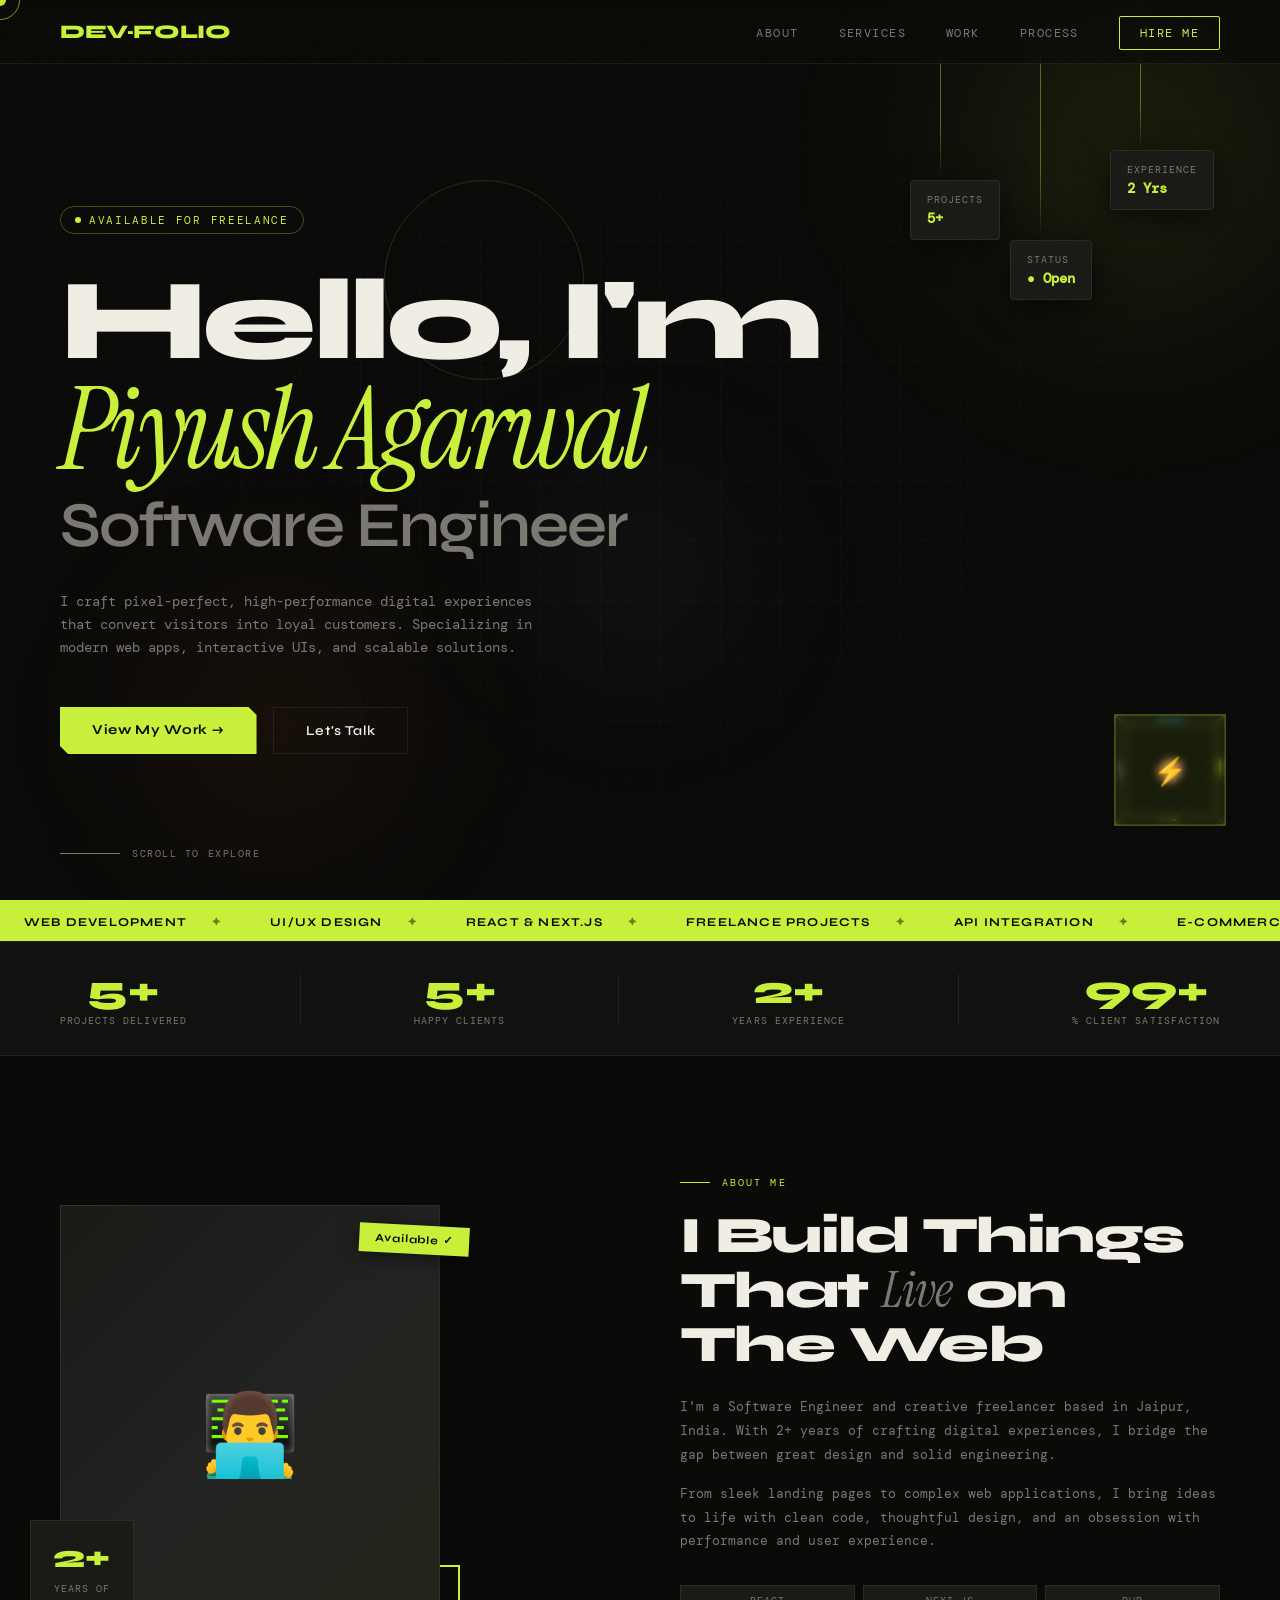
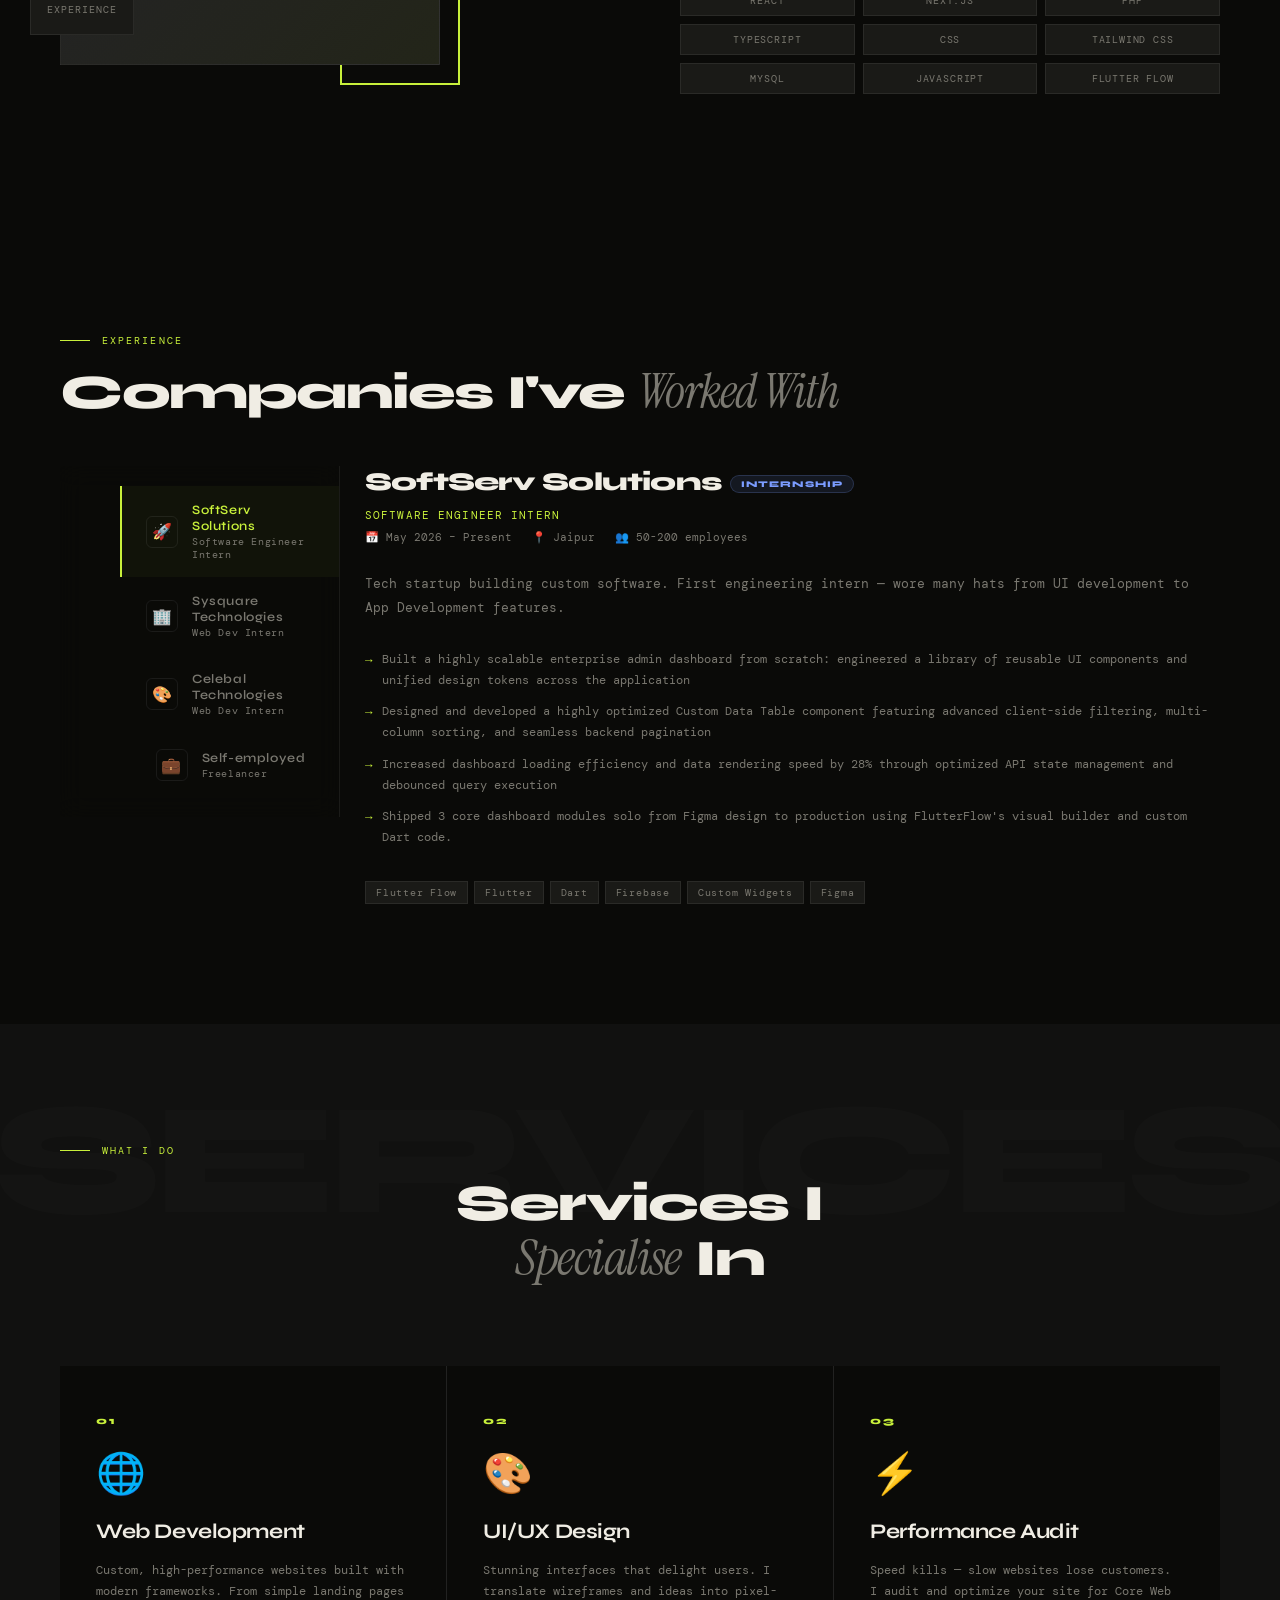
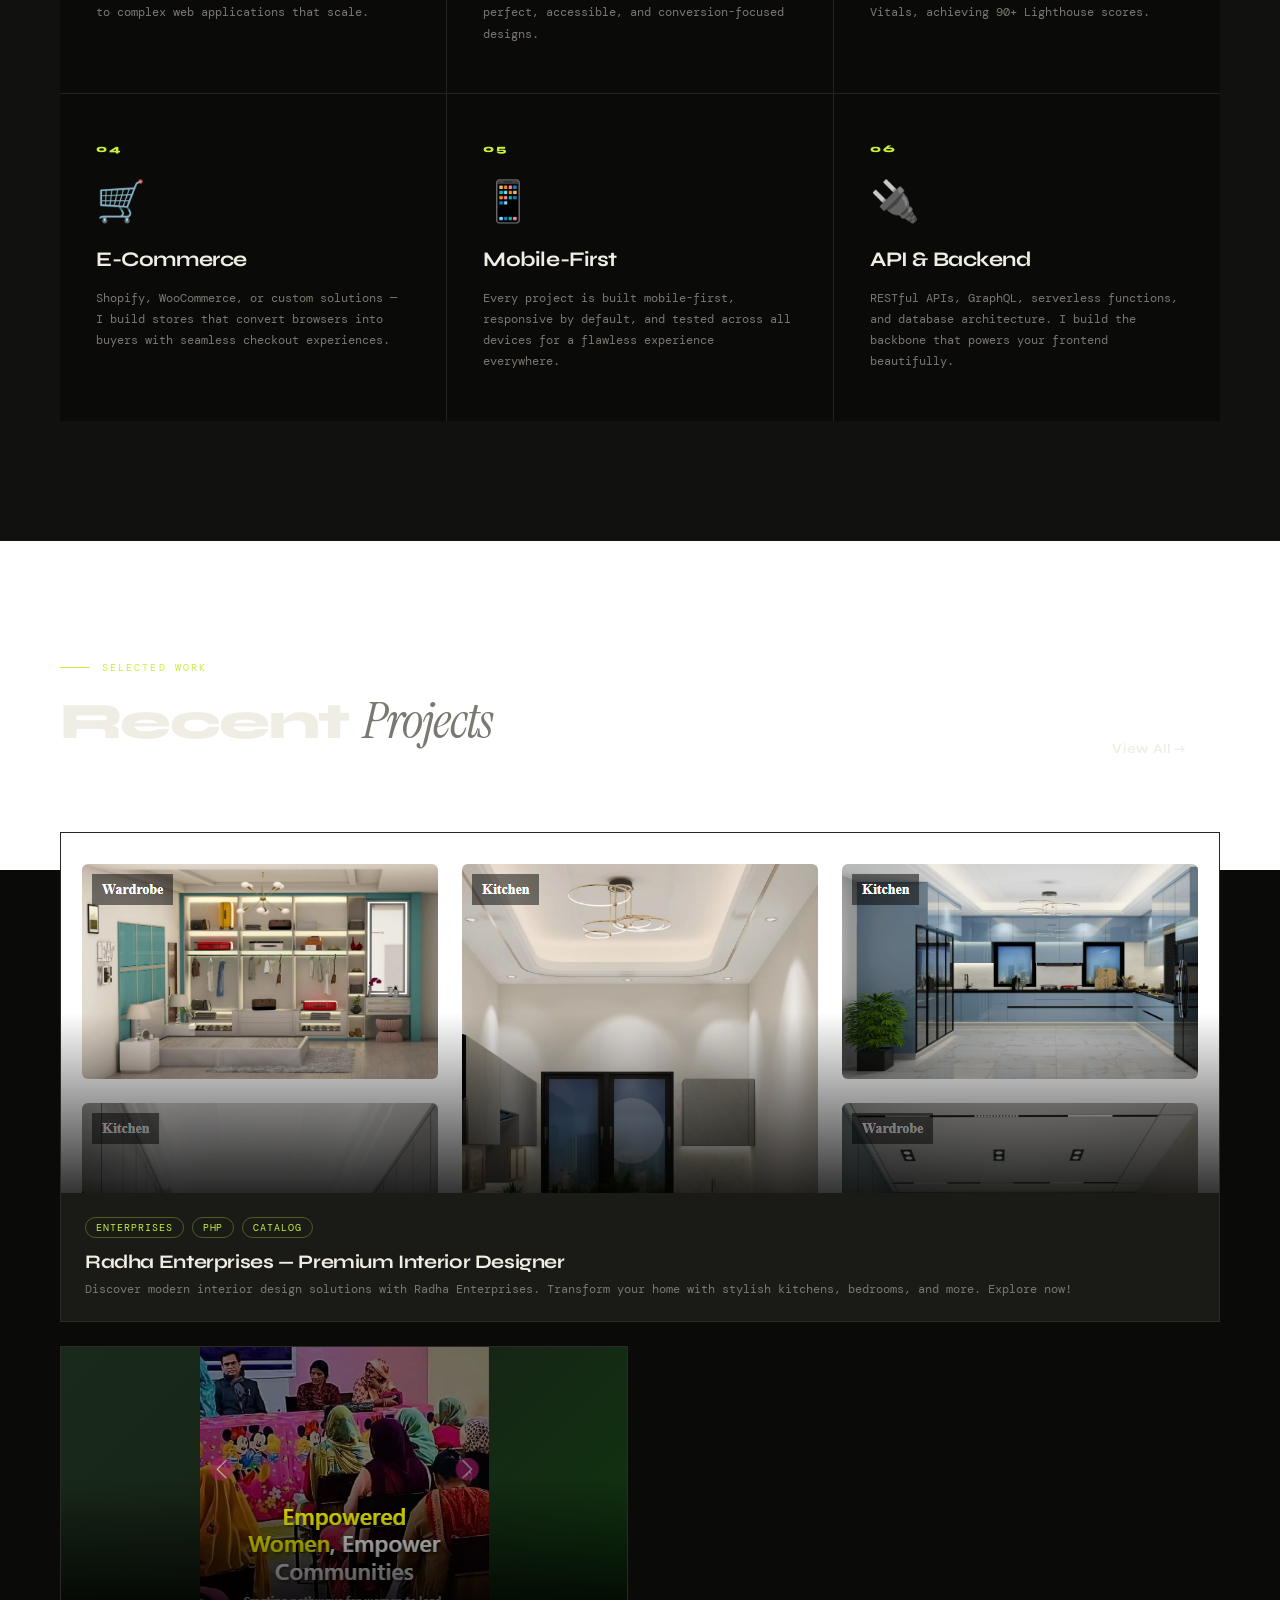
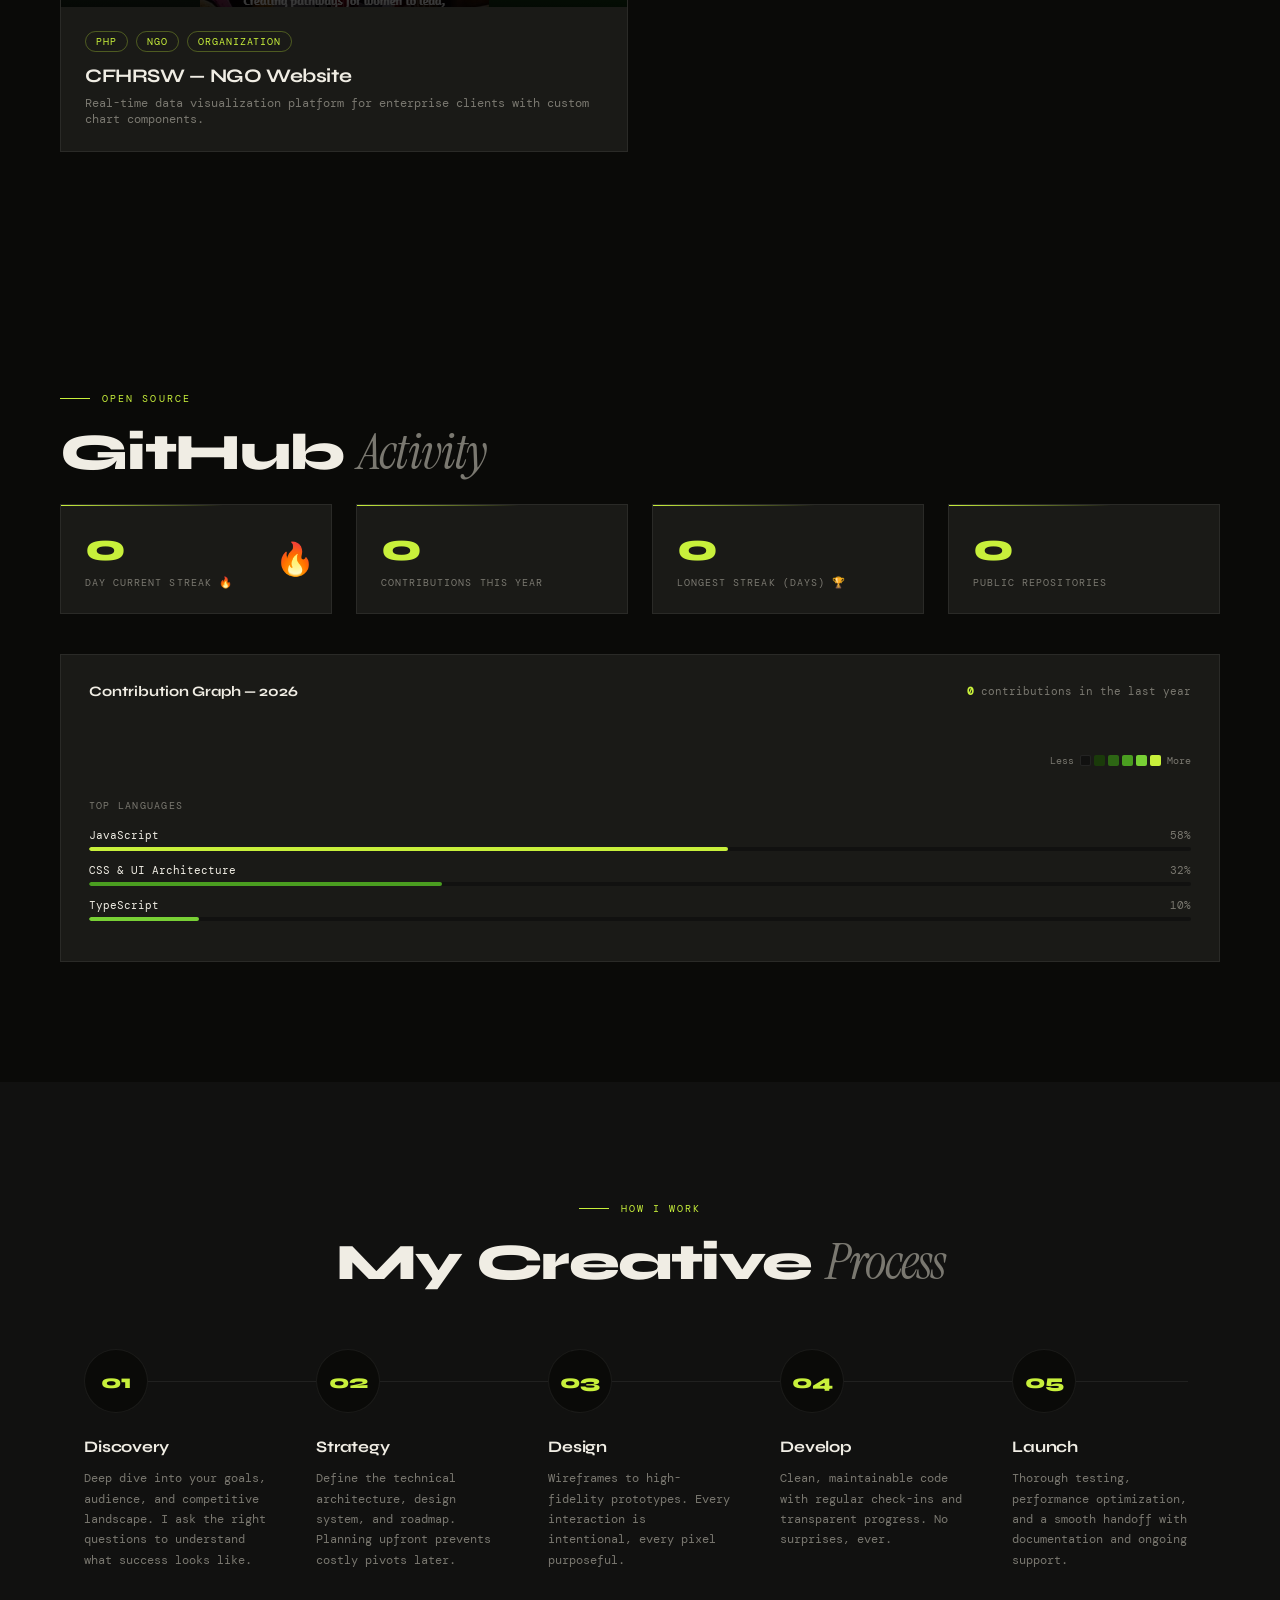
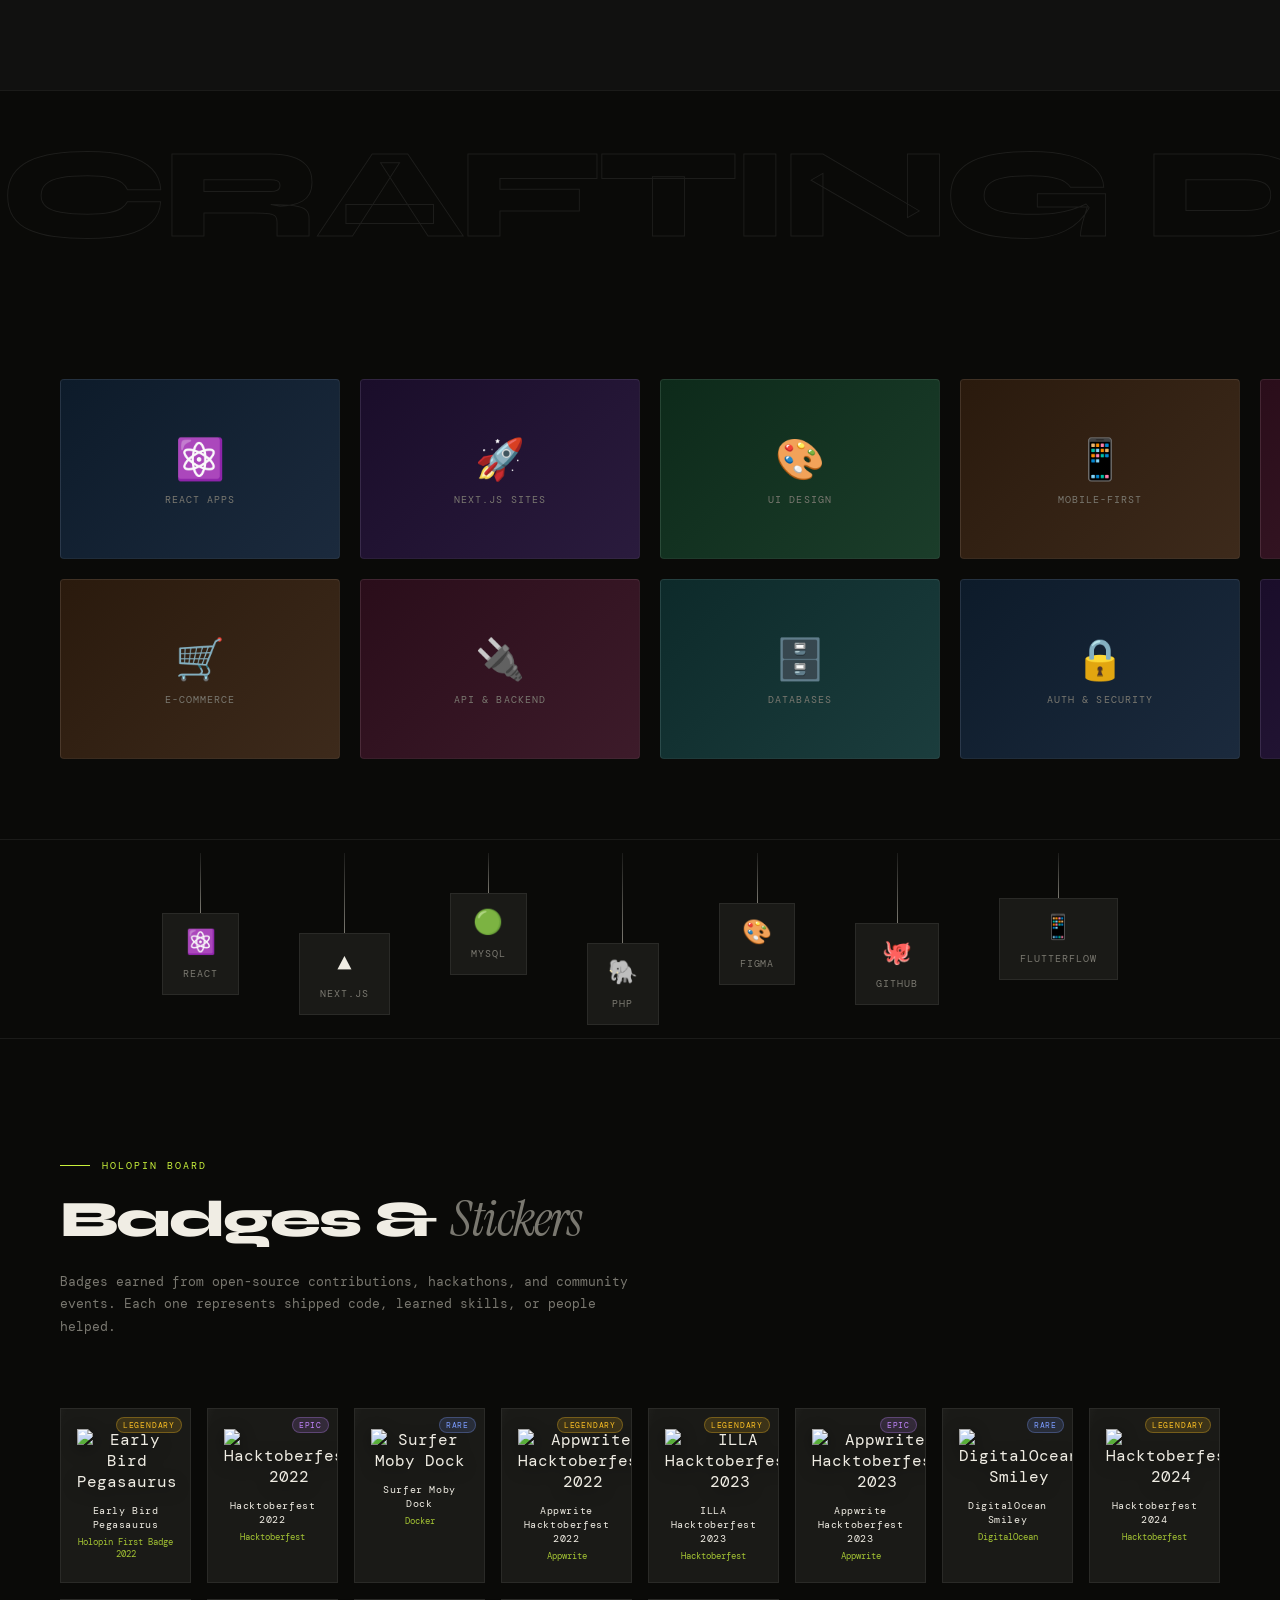
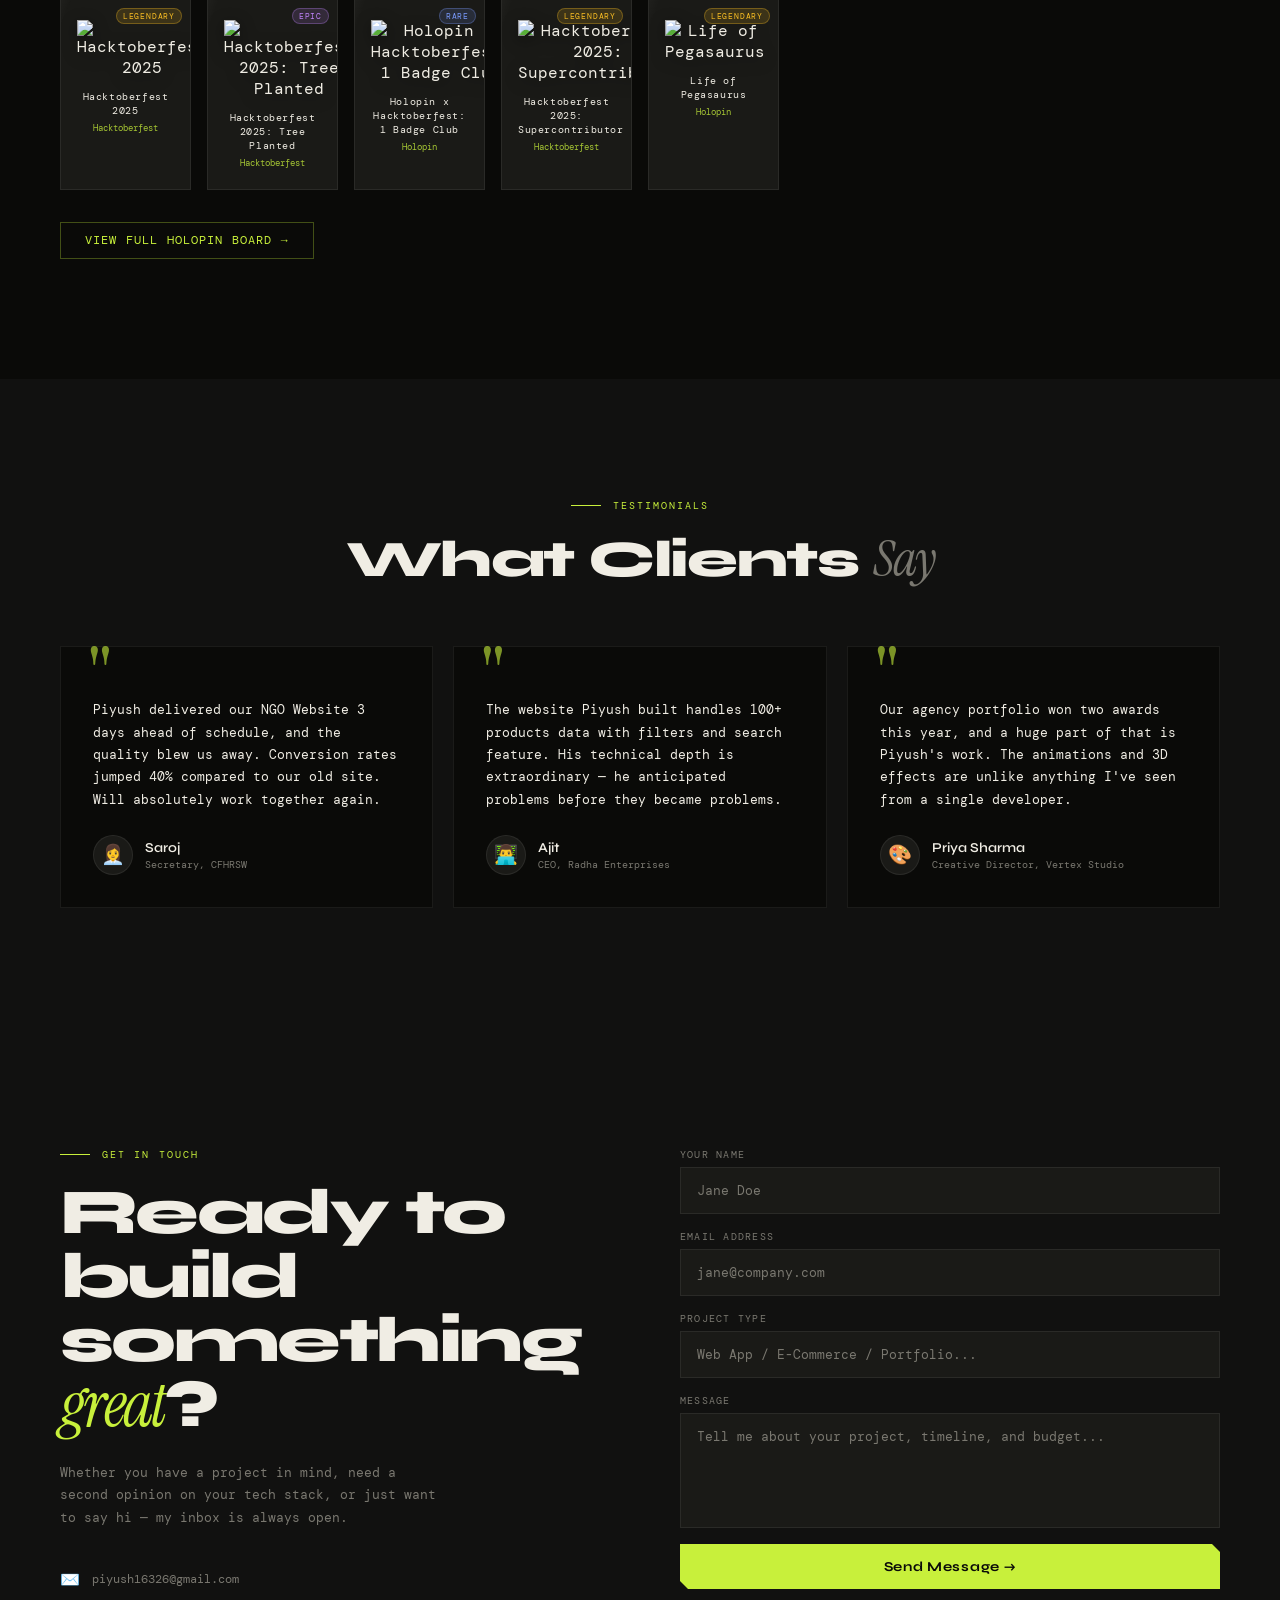
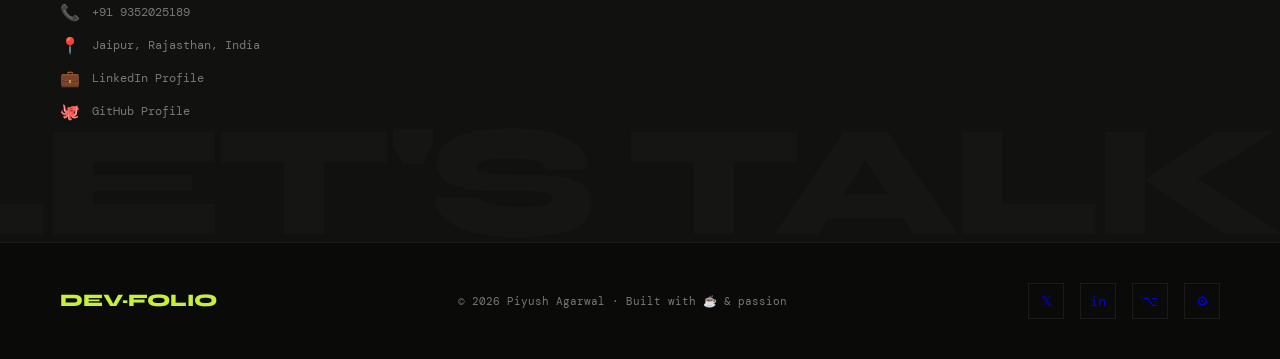
==== piyush/index.html @ 048ce0f9 "Update index.html" ====
<!DOCTYPE html>
<html lang="en">
<head>
<meta charset="UTF-8">
<meta name="viewport" content="width=device-width, initial-scale=1.0">
<title>Portfolio — Web Developer & Freelancer</title>
<link href="https://fonts.googleapis.com/css2?family=Syne:wght@400;600;700;800&family=DM+Mono:ital,wght@0,300;0,400;1,300&family=Instrument+Serif:ital@0;1&display=swap" rel="stylesheet">
<link rel="stylesheet" href="index.css">

<style>
  /* ============================================================
   WORK EXPERIENCE MODULE (ISOLATED & SAFELY SCOPED)
   ============================================================ */

/* Main Section Background & Padding */
.exp-section-wrap {
  padding: 120px 60px;
  position: relative;
  background: var(--bg);
}
.exp-section-wrap.alt {
  background: var(--surface);
}

/* Section Header Typography & Decorators */
.exp-section-tag {
  font-size: .65rem;
  letter-spacing: .2em;
  text-transform: uppercase;
  color: var(--accent);
  margin-bottom: 20px;
  display: flex;
  align-items: center;
  gap: 12px;
}
.exp-section-tag::before {
  content: '';
  width: 30px;
  height: 1px;
  background: var(--accent);
}

.exp-section-heading {
  font-family: 'Syne', sans-serif;
  font-weight: 800;
  font-size: clamp(2rem, 4vw, 3rem);
  letter-spacing: -.03em;
  line-height: 1.05;
  margin-bottom: 48px;
}
.exp-section-heading em {
  font-family: 'Instrument Serif', serif;
  font-style: italic;
  color: var(--muted);
  font-weight: 400;
}

/* Core Two-Column Layout Grid */
.exp-layout {
  display: grid;
  grid-template-columns: 280px 1fr;
  gap: 0;
  align-items: start;
}

/* Left Sidebar Navigation (Vertical Stack) */
.exp-nav {
  display: flex;
  flex-direction: column;
  border-right: 1px solid var(--border);
  padding-right: 0;
  position: sticky;
  top: 40px;
  border-bottom: 0px;
}

/* Individual Navigation Tabs */
.exp-tab {
  display: flex;
  align-items: center;
  gap: 14px;
  padding: 16px 24px;
  cursor: pointer;
  border-left: 2px solid transparent;
  transition: all .3s;
  position: relative;
  font-size: .75rem;
  letter-spacing: .05em;
  color: var(--muted);
}
.exp-tab:hover {
  color: var(--text);
  border-left-color: rgba(200,240,59,.3);
  background: rgba(255,255,255,.02);
}
.exp-tab.active {
  color: var(--accent);
  border-left-color: var(--accent);
  background: rgba(200,240,59,.04);
}

/* Logo Box Inside Tab Link */
.exp-tab-logo {
  width: 32px;
  height: 32px;
  border-radius: 6px;
  display: flex;
  align-items: center;
  justify-content: center;
  font-size: 1rem;
  flex-shrink: 0;
  border: 1px solid var(--border);
}
.exp-tab-co {
  display: block;
  font-family: 'Syne', sans-serif;
  font-weight: 600;
  font-size: .8rem;
}
.exp-tab-role {
  display: block;
  font-size: .6rem;
  color: var(--muted);
  margin-top: 1px;
}

/* Content Container & Center Alignment Mechanism */
.exp-panels {
  padding-left: 25px;
  justify-content: center;
}
.exp-panel {
  display: none;
  animation: panel-in .4s ease both;
  width: 100%;
  max-width: 100%; /* Restricts word width for optimized scannability */
}
.exp-panel.active {
  display: block;
}

@keyframes panel-in {
  from { opacity: 0; transform: translateY(12px); }
  to { opacity: 1; transform: translateY(0); }
}

/* Experience Metadata Header */
.exp-header {
  margin-bottom: 28px;
}
.exp-company {
  font-family: 'Syne', sans-serif;
  font-weight: 800;
  font-size: 1.6rem;
  letter-spacing: -.03em;
  margin-bottom: 6px;
}
.exp-role-tag {
  display: inline-flex;
  align-items: center;
  gap: 8px;
  font-size: .7rem;
  letter-spacing: .1em;
  text-transform: uppercase;
  color: var(--accent);
  margin-bottom: 8px;
}
.exp-meta {
  display: flex;
  gap: 20px;
  font-size: .7rem;
  color: var(--muted);
}
.exp-meta span {
  display: flex;
  align-items: center;
  gap: 6px;
}
.exp-desc {
  font-size: .82rem;
  line-height: 1.8;
  color: var(--muted);
  margin-bottom: 24px;
}

/* Experience Bullet Lists */
.exp-bullets {
  list-style: none;
  margin-bottom: 28px;
}
.exp-bullets li {
  font-size: .78rem;
  line-height: 1.7;
  color: var(--muted);
  padding: 5px 0;
  display: flex;
  align-items: flex-start;
  gap: 10px;
}
.exp-bullets li::before {
  content: '→';
  color: var(--accent);
  flex-shrink: 0;
  margin-top: 1px;
}

/* Tech Stack Tool Pills */
.exp-tech {
  display: flex;
  flex-wrap: wrap;
  gap: 6px;
}
.exp-pill {
  background: var(--card);
  border: 1px solid var(--border);
  font-size: .6rem;
  letter-spacing: .08em;
  padding: 4px 10px;
  color: var(--muted);
  transition: all .3s;
  cursor: default;
}
.exp-pill:hover {
  border-color: var(--accent);
  color: var(--accent);
}

/* Contextual Employment Status Badges */
.exp-type-badge {
  display: inline-block;
  font-size: .55rem;
  letter-spacing: .12em;
  text-transform: uppercase;
  padding: 3px 10px;
  border-radius: 100px;
  margin-left: 8px;
  vertical-align: middle;
}
.full-time { background: rgba(74,222,128,.1); color: var(--green); border: 1px solid rgba(74,222,128,.2); }
.freelance { background: rgba(200,240,59,.1); color: var(--accent); border: 1px solid rgba(200,240,59,.2); }
.intern { background: rgba(123,156,255,.1); color: var(--accent3); border: 1px solid rgba(123,156,255,.2); }


/* ============================================================
   RESPONSIVE DESIGN (BREAKPOINT: 900PX)
   ============================================================ */
@media (max-width: 900px) {
  .exp-section-wrap {
    padding: 80px 24px;
  }
  .exp-layout {
    grid-template-columns: 1fr; /* Drop multi-column structure */
  }
  .exp-nav {
    flex-direction: row; /* Turn sidebar layout into a touch sliding row wrapper */
    border-right: none;
    border-bottom: 1px solid var(--border);
    overflow-x: auto;
    padding-bottom: 0;
    margin-bottom: 32px;
    position: static;
    -webkit-overflow-scrolling: touch; /* Enable smooth iOS momentum scrolling */
  }
  .exp-tab {
    flex-shrink: 0;
    border-left: none;
    border-bottom: 2px solid transparent; /* Move active indicator accent line to bottom edge */
    padding: 12px 20px;
  }
  .exp-tab.active {
    border-left: none;
    border-bottom-color: var(--accent);
  }
  .exp-panels {
    padding-left: 0;
  }
  .exp-panel {
    max-width: 100%; /* Drop page constraints on small phone layouts */
  }
}
</style>

<style>

  /* ============================================================
   2. GITHUB CONTRIBUTION STREAK MAP
   ============================================================ */
#github{}
.github-layout{display:grid;grid-template-columns:1fr 1fr;gap:40px;margin-bottom:40px;}
.github-card{background:var(--card);border:1px solid var(--border);padding:28px;position:relative;overflow:hidden;}
.github-card::before{content:'';position:absolute;top:0;left:0;right:0;height:1px;background:linear-gradient(to right,var(--accent),transparent 60%);}
.gh-stat-num{font-family:'Syne',sans-serif;font-weight:800;font-size:2.8rem;color:var(--accent);line-height:1;display:block;}
.gh-stat-label{font-size:.65rem;letter-spacing:.1em;text-transform:uppercase;color:var(--muted);display:block;margin-top:6px;}
.gh-streak-fire{position:absolute;right:20px;top:50%;transform:translateY(-50%);font-size:2.5rem;animation:fire-pulse 2s ease-in-out infinite;}
@keyframes fire-pulse{0%,100%{transform:translateY(-50%) scale(1);}50%{transform:translateY(-55%) scale(1.08);}}

/* Contribution grid */
.contrib-section{background:var(--card);border:1px solid var(--border);padding:28px;overflow:hidden;}
.contrib-header{display:flex;justify-content:space-between;align-items:center;margin-bottom:20px;}
.contrib-title{font-family:'Syne',sans-serif;font-weight:700;font-size:.9rem;}
.contrib-count{font-size:.7rem;color:var(--muted);}
.contrib-count strong{color:var(--accent);}

.contrib-grid-wrap{overflow-x:auto;padding-bottom:8px;}
.contrib-grid{display:flex;gap:3px;align-items:flex-start;}
.contrib-week{display:flex;flex-direction:column;gap:3px;}
.contrib-day{
  width:11px;height:11px;border-radius:2px;
  background:var(--surface);border:1px solid rgba(255,255,255,.04);
  cursor:pointer;transition:transform .15s;position:relative;
}
.contrib-day:hover{transform:scale(1.4);z-index:10;}
.contrib-day[data-level="1"]{background:#1a3a0a;border-color:#2a5a10;}
.contrib-day[data-level="2"]{background:#2d6614;border-color:#3d8a1c;}
.contrib-day[data-level="3"]{background:#4a9e20;border-color:#5ab82a;}
.contrib-day[data-level="4"]{background:#78d035;border-color:#9ae048;}
.contrib-day[data-level="5"]{background:#c8f03b;border-color:#d8f860;box-shadow:0 0 6px rgba(200,240,59,.4);}

.contrib-months{display:flex;gap:3px;margin-bottom:6px;padding-left:0;}
.contrib-month-label{font-size:.55rem;color:var(--muted);letter-spacing:.05em;text-align:center;}

.contrib-legend{display:flex;align-items:center;gap:6px;margin-top:12px;justify-content:flex-end;}
.contrib-legend span{font-size:.6rem;color:var(--muted);}
.legend-boxes{display:flex;gap:3px;}
.legend-box{width:11px;height:11px;border-radius:2px;}

/* Tooltip */
.contrib-tooltip{
  position:fixed;background:var(--card2);border:1px solid var(--border2);
  padding:6px 10px;font-size:.62rem;color:var(--text);pointer-events:none;
  z-index:1000;white-space:nowrap;opacity:0;transition:opacity .15s;
  box-shadow:0 4px 20px rgba(0,0,0,.6);
}
.contrib-tooltip.show{opacity:1;}

/* Language bars */
.lang-section{margin-top:24px;}
.lang-title{font-size:.65rem;letter-spacing:.12em;text-transform:uppercase;color:var(--muted);margin-bottom:16px;}
.lang-bar-row{margin-bottom:12px;}
.lang-bar-header{display:flex;justify-content:space-between;margin-bottom:5px;font-size:.7rem;}
.lang-name{color:var(--text);}
.lang-pct{color:var(--muted);}
.lang-bar-track{height:4px;background:var(--surface);border-radius:2px;overflow:hidden;}
.lang-bar-fill{height:100%;border-radius:2px;width:0;transition:width 1.2s cubic-bezier(.4,0,.2,1);}

/* ============================================================
   3. HOLOPIN BADGES
   ============================================================ */
#badges{}
.badges-intro{font-size:.82rem;line-height:1.7;color:var(--muted);max-width:580px;margin-bottom:48px;}
.badges-grid{display:grid;grid-template-columns:repeat(auto-fill,minmax(130px,1fr));gap:16px;}
.badge-card{
  background:var(--card);border:1px solid var(--border);
  padding:20px 16px;text-align:center;
  position:relative;overflow:hidden;cursor:pointer;
  transition:transform .3s,border-color .3s,box-shadow .3s;
  group:true;
}
.badge-card:hover{transform:translateY(-6px) scale(1.02);border-color:rgba(255,255,255,.15);box-shadow:0 16px 40px rgba(0,0,0,.5);}
.badge-card::after{content:'';position:absolute;inset:0;background:linear-gradient(135deg,rgba(255,255,255,.04),transparent);opacity:0;transition:opacity .3s;}
.badge-card:hover::after{opacity:1;}

.badge-shine{
  position:absolute;top:-50%;left:-60%;width:40%;height:200%;
  background:linear-gradient(to right,transparent,rgba(255,255,255,.06),transparent);
  transform:rotate(20deg);transition:left .5s;pointer-events:none;
}
.badge-card:hover .badge-shine{left:120%;}

.badge-icon{font-size:2.5rem;display:block;margin-bottom:10px;filter:drop-shadow(0 4px 8px rgba(0,0,0,.4));}
.badge-name{font-size:.62rem;letter-spacing:.06em;color:var(--muted);display:block;line-height:1.4;}
.badge-event{font-size:.58rem;color:var(--accent);display:block;margin-top:3px;opacity:.8;}
.badge-rarity{
  position:absolute;top:8px;right:8px;
  font-size:.5rem;letter-spacing:.1em;text-transform:uppercase;
  padding:2px 6px;border-radius:100px;
}
.rarity-common{background:rgba(122,120,112,.2);color:var(--muted);border:1px solid rgba(122,120,112,.3);}
.rarity-rare{background:rgba(123,156,255,.15);color:var(--accent3);border:1px solid rgba(123,156,255,.3);}
.rarity-epic{background:rgba(192,132,252,.15);color:var(--accent4);border:1px solid rgba(192,132,252,.3);}
.rarity-legendary{background:rgba(251,191,36,.15);color:var(--yellow);border:1px solid rgba(251,191,36,.3);}

.badges-board-link{
  display:inline-flex;align-items:center;gap:10px;margin-top:32px;
  font-size:.72rem;letter-spacing:.1em;text-transform:uppercase;
  color:var(--accent);border:1px solid rgba(200,240,59,.3);
  padding:10px 24px;text-decoration:none;transition:all .3s;
}
.badges-board-link:hover{background:var(--accent);color:var(--bg);}
</style>

<style>
  /* ============================================================
   2. GITHUB CONTRIBUTION STREAK MAP (Integrated)
   ============================================================ */
#github {
  padding: 120px 60px; /* Aligns with desktop spacing implicit in your media query */
  position: relative;
}

.github-layout {
  display: grid;
  grid-template-columns: repeat(4, 1fr); /* 4 columns on desktop instead of 2 for a cleaner horizontal row */
  gap: 24px;
  margin-bottom: 40px;
}

.github-card {
  background: var(--card);
  border: 1px solid var(--border);
  padding: 24px;
  position: relative;
  overflow: hidden;
  display: flex;
  flex-direction: column;
  justify-content: center;
}

.github-card::before {
  content: '';
  position: absolute;
  top: 0;
  left: 0;
  right: 0;
  height: 1px;
  background: linear-gradient(to right, var(--accent), transparent 60%);
}

.gh-stat-num {
  font-family: 'Syne', sans-serif;
  font-weight: 800;
  font-size: clamp(2rem, 3vw, 2.8rem); /* Prevent overlapping on medium tablet screens */
  color: var(--accent);
  line-height: 1;
  display: block;
}

.gh-stat-label {
  font-size: .65rem;
  letter-spacing: .1em;
  text-transform: uppercase;
  color: var(--muted);
  display: block;
  margin-top: 8px;
}

.gh-streak-fire {
  position: absolute;
  right: 16px;
  top: 50%;
  transform: translateY(-50%);
  font-size: 2rem;
  animation: fire-pulse 2s ease-in-out infinite;
}

@keyframes fire-pulse {
  0%, 100% { transform: translateY(-50%) scale(1); }
  50% { transform: translateY(-53%) scale(1.08); }
}

/* --- Contribution grid --- */
.contrib-section {
  background: var(--card);
  border: 1px solid var(--border);
  padding: 28px;
  overflow: hidden;
}

.contrib-header {
  display: flex;
  justify-content: space-between;
  align-items: center;
  margin-bottom: 20px;
  flex-wrap: wrap;
  gap: 12px;
}

.contrib-title {
  font-family: 'Syne', sans-serif;
  font-weight: 700;
  font-size: .9rem;
}

.contrib-count {
  font-size: .7rem;
  color: var(--muted);
}

.contrib-count strong {
  color: var(--accent);
}

.contrib-grid-wrap {
  overflow-x: auto;
  padding-bottom: 12px;
  margin-bottom: 8px;
}

.contrib-grid {
  display: flex;
  gap: 3px;
  align-items: flex-start;
  min-width: max-content; /* Prevents grid deformation when scrolling horizontally */
}

.contrib-week {
  display: flex;
  flex-direction: column;
  gap: 3px;
}

.contrib-day {
  width: 11px;
  height: 11px;
  border-radius: 2px;
  background: var(--surface);
  border: 1px solid rgba(255, 255, 255, .04);
  cursor: pointer;
  transition: transform .15s;
  position: relative;
}

.contrib-day:hover {
  transform: scale(1.4);
  z-index: 10;
}

/* Color levels matching your design system */
.contrib-day[data-level="1"] { background: #1a3a0a; border-color: #2a5a10; }
.contrib-day[data-level="2"] { background: #2d6614; border-color: #3d8a1c; }
.contrib-day[data-level="3"] { background: #4a9e20; border-color: #5ab82a; }
.contrib-day[data-level="4"] { background: #78d035; border-color: #9ae048; }
.contrib-day[data-level="5"] { background: #c8f03b; border-color: #d8f860; box-shadow: 0 0 6px rgba(200, 240, 59, .4); }

.contrib-months {
  display: flex;
  gap: 3px;
  margin-bottom: 6px;
  padding-left: 0;
}

.contrib-month-label {
  font-size: .55rem;
  color: var(--muted);
  letter-spacing: .05em;
}

.contrib-legend {
  display: flex;
  align-items: center;
  gap: 6px;
  margin-top: 16px;
  justify-content: flex-end;
}

.contrib-legend span {
  font-size: .6rem;
  color: var(--muted);
}

.legend-boxes {
  display: flex;
  gap: 3px;
}

.legend-box {
  width: 11px;
  height: 11px;
  border-radius: 2px;
}

/* --- Tooltip --- */
.contrib-tooltip {
  position: fixed;
  background: var(--card2, #161616); /* Added fallback standard syntax */
  border: 1px solid var(--border2, var(--border));
  padding: 6px 10px;
  font-size: .62rem;
  color: var(--text);
  pointer-events: none;
  z-index: 1000;
  white-space: nowrap;
  opacity: 0;
  transition: opacity .15s;
  box-shadow: 0 4px 20px rgba(0, 0, 0, .6);
}

.contrib-tooltip.show {
  opacity: 1;
}

/* --- Language bars --- */
.lang-section {
  margin-top: 32px;
}

.lang-title {
  font-size: .65rem;
  letter-spacing: .12em;
  text-transform: uppercase;
  color: var(--muted);
  margin-bottom: 16px;
}

.lang-bar-row {
  margin-bottom: 12px;
}

.lang-bar-header {
  display: flex;
  justify-content: space-between;
  margin-bottom: 5px;
  font-size: .7rem;
}

.lang-name {
  color: var(--text);
}

.lang-pct {
  color: var(--muted);
}

.lang-bar-track {
  height: 4px;
  background: var(--surface);
  border-radius: 2px;
  overflow: hidden;
}

.lang-bar-fill {
  height: 100%;
  border-radius: 2px;
  width: 0;
  transition: width 1.2s cubic-bezier(.4, 0, .2, 1);
}

/* ============================================================
   RESPONSIVE OVERRIDES (Fits smoothly inside your existing MQ)
   ============================================================ */
@media (max-width: 900px) {
  #github {
    padding: 80px 24px; /* Matches your other section paddings */
  }
  
  .github-layout {
    grid-template-columns: repeat(2, 1fr); /* Snaps neatly to a 2x2 grid on tablets/mobile */
    gap: 16px;
  }
}

@media (max-width: 480px) {
  .github-layout {
    grid-template-columns: 1fr; /* 1 vertical stack on ultra-small viewports */
  }
}
</style>

<style>
  /* ============================================================
   HOLOPIN BADGES
============================================================ */

:root{
  --accent4:#c084fc;
  --yellow:#fbbf24;
}

/* Section */
#badges{
  padding:120px 60px;
  position:relative;
  overflow:hidden;
}

/* Intro */
#badges .badges-intro{
  font-size:.82rem;
  line-height:1.7;
  color:var(--muted);
  max-width:580px;
  margin-bottom:48px;
}

/* Grid */
#badges .badges-grid{
  display:grid;
  grid-template-columns:repeat(auto-fill,minmax(130px,1fr));
  gap:16px;
}

/* Card */
#badges .badge-card{
  background:var(--card);
  border:1px solid var(--border);
  padding:20px 16px;
  text-align:center;
  position:relative;
  overflow:hidden;
  cursor:pointer;
  transition:
    transform .3s,
    border-color .3s,
    box-shadow .3s;
}

/* Hover */
#badges .badge-card:hover{
  transform:translateY(-6px) scale(1.02);
  border-color:rgba(255,255,255,.15);
  box-shadow:0 16px 40px rgba(0,0,0,.5);
}

#badges .badge-card::after{
  content:'';
  position:absolute;
  inset:0;
  background:
    linear-gradient(
      135deg,
      rgba(255,255,255,.04),
      transparent
    );
  opacity:0;
  transition:opacity .3s;
}

#badges .badge-card:hover::after{
  opacity:1;
}

/* Shine Effect */
#badges .badge-shine{
  position:absolute;
  top:-50%;
  left:-60%;
  width:40%;
  height:200%;
  background:
    linear-gradient(
      to right,
      transparent,
      rgba(255,255,255,.06),
      transparent
    );

  transform:rotate(20deg);
  transition:left .5s;
  pointer-events:none;
}

#badges .badge-card:hover .badge-shine{
  left:120%;
}

/* Image */
#badges .badge-img{
  width:72px;
  height:72px;
  object-fit:contain;
  margin-bottom:12px;
  filter:drop-shadow(0 4px 8px rgba(0,0,0,.4));
}

/* Name */
#badges .badge-name{
  font-size:.62rem;
  letter-spacing:.06em;
  color:var(--text);
  display:block;
  line-height:1.4;
}

/* Event */
#badges .badge-event{
  font-size:.58rem;
  color:var(--accent);
  display:block;
  margin-top:4px;
  opacity:.8;
}

/* Rarity */
#badges .badge-rarity{
  position:absolute;
  top:8px;
  right:8px;

  font-size:.5rem;
  letter-spacing:.1em;
  text-transform:uppercase;

  padding:2px 6px;
  border-radius:100px;
}

/* Rarity Colors */
#badges .rarity-common{
  background:rgba(122,120,112,.2);
  color:var(--muted);
  border:1px solid rgba(122,120,112,.3);
}

#badges .rarity-rare{
  background:rgba(123,156,255,.15);
  color:var(--accent3);
  border:1px solid rgba(123,156,255,.3);
}

#badges .rarity-epic{
  background:rgba(192,132,252,.15);
  color:var(--accent4);
  border:1px solid rgba(192,132,252,.3);
}

#badges .rarity-legendary{
  background:rgba(251,191,36,.15);
  color:var(--yellow);
  border:1px solid rgba(251,191,36,.3);
}

/* Button */
#badges .badges-board-link{
  display:inline-flex;
  align-items:center;
  gap:10px;
  margin-top:32px;

  font-size:.72rem;
  letter-spacing:.1em;
  text-transform:uppercase;

  color:var(--accent);

  border:1px solid rgba(200,240,59,.3);

  padding:10px 24px;

  text-decoration:none;
  transition:all .3s;
}

#badges .badges-board-link:hover{
  background:var(--accent);
  color:var(--bg);
}

/* Mobile */
@media (max-width:900px){

  #badges{
    padding:80px 24px;
  }

  #badges .badges-grid{
    grid-template-columns:
      repeat(auto-fill,minmax(120px,1fr));
  }
}
</style>
</head>
<body>

<!-- Custom Cursor -->
<div class="cursor" id="cursor"></div>
<div class="cursor-ring" id="cursorRing"></div>

<!-- NAV -->
<nav>
  <a href="#" class="nav-logo">DEV·FOLIO</a>
  <ul class="nav-links">
    <li><a href="#about">About</a></li>
    <li><a href="#services">Services</a></li>
    <li><a href="#work">Work</a></li>
    <li><a href="#process">Process</a></li>
    <li><a href="hire.html" class="nav-cta">Hire Me</a></li>
  </ul>
</nav>

<!-- ===== HERO ===== -->
<section id="hero">
  <div class="hero-grid"></div>
  <div class="orb orb-1"></div>
  <div class="orb orb-2"></div>
  <div class="orb orb-3"></div>

  <!-- Floating shapes -->
  <div class="float-shape shape-ring" style="top: 20%; left: 30%; animation-delay: -2s;"></div>

  <div class="hero-content">
    <div class="hero-tag">Available for freelance</div> 
    <h1 class="hero-name">
      Hello, I'm<br>
      <span class="line-accent">Piyush Agarwal</span>
    </h1>
    <h2 class="hero-title">Software Engineer</h2>
    <p class="hero-desc">
      I craft pixel-perfect, high-performance digital experiences that convert visitors into loyal customers. Specializing in modern web apps, interactive UIs, and scalable solutions.
    </p>
    <div class="hero-btns">
      <a href="#work" class="btn-primary">View My Work →</a>
      <a href="hire.html" class="btn-secondary">Let's Talk</a>
    </div>
  </div>

  <!-- Hanging props -->
  <div class="hanging-zone">
    <div class="string string-1"></div>
    <div class="string string-2"></div>
    <div class="string string-3"></div>
    <div class="hang-item hang-item-1">
      <div class="hang-card">
        <span class="label">Projects</span>
        <span class="value">5+</span>
      </div>
    </div>
    <div class="hang-item hang-item-2">
      <div class="hang-card">
        <span class="label">Status</span>
        <span class="value" style="color: var(--accent);">● Open</span>
      </div>
    </div>
    <div class="hang-item hang-item-3">
      <div class="hang-card">
        <span class="label">Experience</span>
        <span class="value">2 Yrs</span>
      </div>
    </div>
  </div>

  <!-- 3D Rotating Cube -->
  <div class="cube-wrapper">
    <div class="cube">
      <div class="cube-face front">⚡</div>
      <div class="cube-face back">🎨</div>
      <div class="cube-face left">🚀</div>
      <div class="cube-face right">💡</div>
      <div class="cube-face top">🌐</div>
      <div class="cube-face bottom">✨</div>
    </div>
  </div>

  <div class="scroll-indicator">
    <div class="scroll-line"></div>
    Scroll to explore
  </div>
</section>

<!-- TICKER -->
<div class="ticker-wrap">
  <div class="ticker">
    <span>Web Development</span>
    <span>UI/UX Design</span>
    <span>React & Next.js</span>
    <span>Freelance Projects</span>
    <span>API Integration</span>
    <span>E-Commerce</span>
    <span>Mobile-First Design</span>
    <span>Performance Optimization</span>
    <span>Web Development</span>
    <span>UI/UX Design</span>
    <span>React & Next.js</span>
    <span>Freelance Projects</span>
    <span>API Integration</span>
    <span>E-Commerce</span>
    <span>Mobile-First Design</span>
    <span>Performance Optimization</span>
  </div>
</div>

<!-- STATS BAR -->
<div class="stats-bar">
  <div class="stat-item">
    <span class="stat-num" data-count="5">0</span>
    <span class="stat-label">Projects Delivered</span>
  </div>
  <div class="stat-divider"></div>
  <div class="stat-item">
    <span class="stat-num" data-count="5">0</span>
    <span class="stat-label">Happy Clients</span>
  </div>
  <div class="stat-divider"></div>
  <div class="stat-item">
    <span class="stat-num" data-count="2">0</span>
    <span class="stat-label">Years Experience</span>
  </div>
  <div class="stat-divider"></div>
  <div class="stat-item">
    <span class="stat-num" data-count="99">0</span>
    <span class="stat-label">% Client Satisfaction</span>
  </div>
</div>

<!-- ===== ABOUT ===== -->
<section id="about">
  <div class="about-left reveal">
    <div class="about-photo-wrap">
      <div class="about-photo-placeholder">
        <div class="photo-emoji-display">👨‍💻</div>
      </div>
      <div class="about-photo-deco"></div>
      <div class="about-photo-tag">Available ✓</div>
      <div class="about-exp-badge">
        <span class="num">2+</span>
        <span class="txt">Years of<br>Experience</span>
      </div>
    </div>
  </div>
  <div class="about-right reveal">
    <div class="section-tag">About Me</div>
    <h2 class="section-heading">
      I Build Things<br>That <em>Live</em> on<br>The Web
    </h2>
    <p class="about-text">
      I'm a Software Engineer and creative freelancer based in Jaipur, India. With 2+ years of crafting digital experiences, I bridge the gap between great design and solid engineering.
    </p>
    <p class="about-text">
      From sleek landing pages to complex web applications, I bring ideas to life with clean code, thoughtful design, and an obsession with performance and user experience.
    </p>
    <div class="skills-grid">
      <div class="skill-tag">React</div>
      <div class="skill-tag">Next.js</div>
      <div class="skill-tag">PHP</div>
      <div class="skill-tag">TypeScript</div>
      <div class="skill-tag">CSS</div>
      <div class="skill-tag">Tailwind CSS</div>
      <div class="skill-tag">MySql</div>
      <div class="skill-tag">JavaScript</div>
      <div class="skill-tag">Flutter Flow</div>
    </div>
  </div>
</section>

<!-- Experience -->
<section class="exp-section-wrap" id="experience">
  <div class="exp-section-tag reveal">Experience</div>
  <h2 class="exp-section-heading reveal">Companies I've <em>Worked With</em></h2>

  <div class="exp-layout reveal">

    <!-- TAB NAVIGATION -->
    <nav class="exp-nav">
      <div class="exp-tab active" onclick="switchExp(this,'exp-startup')">
        <div class="exp-tab-logo">🚀</div>
        <div class="exp-tab-info">
          <span class="exp-tab-co">SoftServ Solutions</span>
          <span class="exp-tab-role">Software Engineer Intern</span>
        </div>
      </div>
      <div class="exp-tab" onclick="switchExp(this,'exp-techcorp')">
        <div class="exp-tab-logo">🏢</div>
        <div class="exp-tab-info">
          <span class="exp-tab-co">Sysquare Technologies</span>
          <span class="exp-tab-role">Web Dev Intern</span>
        </div>
      </div>
      <div class="exp-tab" onclick="switchExp(this,'exp-studio')">
        <div class="exp-tab-logo">🎨</div>
        <div class="exp-tab-info">
          <span class="exp-tab-co">Celebal Technologies</span>
          <span class="exp-tab-role">Web Dev Intern</span>
        </div>
      </div>
      <div class="exp-tab" onclick="switchExp(this,'exp-freelance')">
        <div class="exp-tab-logo">💼</div>
        <div class="exp-tab-info">
          <span class="exp-tab-co">Self-employed</span>
          <span class="exp-tab-role">Freelancer</span>
        </div>
      </div>
    </nav>

    <!-- CONTENT PANELS -->
    <div class="exp-panels">

      <!-- PANEL 1 -->
      <div class="exp-panel active" id="exp-startup">
        <div class="exp-header">
          <div class="exp-company">SoftServ Solutions<span class="exp-type-badge intern">Internship</span></div>
          <div class="exp-role-tag">Software Engineer Intern</div>
          <div class="exp-meta">
            <span>📅 May 2026 – Present</span>
            <span>📍 Jaipur</span>
            <span>👥 50-200 employees</span>
          </div>
        </div>
        <p class="exp-desc">Tech startup building custom software. First engineering intern — wore many hats from UI development to App Development features.</p>
        <ul class="exp-bullets">
          <li>Built a highly scalable enterprise admin dashboard from scratch: engineered a library of reusable UI components and unified design tokens across the application</li>
          <li>Designed and developed a highly optimized Custom Data Table component featuring advanced client-side filtering, multi-column sorting, and seamless backend pagination</li>
          <li>Increased dashboard loading efficiency and data rendering speed by 28% through optimized API state management and debounced query execution</li>
          <li>Shipped 3 core dashboard modules solo from Figma design to production using FlutterFlow's visual builder and custom Dart code.</li>
        </ul>
        <div class="exp-tech">
          <span class="exp-pill">Flutter Flow</span><span class="exp-pill">Flutter</span><span class="exp-pill">Dart</span>
          <span class="exp-pill">Firebase</span><span class="exp-pill">Custom Widgets</span><span class="exp-pill">Figma</span>
        </div>
      </div>

      <!-- PANEL 2 -->
      <div class="exp-panel" id="exp-techcorp">
        <div class="exp-header">
          <div class="exp-company">Sysquare Technologies <span class="exp-type-badge full-time">Intern</span></div>
          <div class="exp-role-tag">Web Dev Intern</div>
          <div class="exp-meta">
            <span>📅 Oct 2024 – April 2025</span>
            <span>📍 Jaipur, Rajasthan</span>
            <span>👥 11-50 employees</span>
          </div>
        </div>
        <p class="exp-desc">Expert in engineering high-concurrency Inventory Management Systems and scalable SPAs for the Export/Manufacturing sector. Proven track record of improving web performance by 50% and delivering data-driven UI solutions.</p>
        <ul class="exp-bullets">
          <li>Inventory SPA (JC Home Tex): Developed a high-concurrency React SPA for garment inventory; implemented complex state logic for 5,000+ SKUs, reducing data errors by 40%.</li>
          <li>Performance: Optimized API polling and asset rendering, improving dashboard load speed by 50% for warehouse operations.</li>
          <li>System Design: Built 20+ reusable UI components, accelerating feature deployment by 20%.</li>
          <li>Collaboration: Integrated 25+ RESTful endpoints and resolved 50+ cross-browser UI defects.</li>
        </ul>
        <div class="exp-tech">
          <span class="exp-pill">React.js</span><span class="exp-pill">TypeScript</span><span class="exp-pill">jQuery</span>
          <span class="exp-pill">MySQL</span><span class="exp-pill">Postman</span><span class="exp-pill">REST API</span>
          <span class="exp-pill">MUI</span><span class="exp-pill">AG Grid</span><span class="exp-pill">Git</span>
        </div>
      </div>

      <!-- PANEL 3 -->
      <div class="exp-panel" id="exp-studio">
        <div class="exp-header">
          <div class="exp-company">Celebal Technologies <span class="exp-type-badge freelance">Intern</span></div>
          <div class="exp-role-tag">Web Developer Intern</div>
          <div class="exp-meta">
            <span>📅 Jun 2023 – Aug 2023</span>
            <span>📍 Remote</span>
            <span>👥 1000-5000 employees</span>
          </div>
        </div>
        <p class="exp-desc">Boutique creative agency specializing in award-winning websites for luxury brands and funded startups. Delivered 18 client projects across 22 months, with 3 winning Awwwards recognitions.</p>
        <ul class="exp-bullets">
          <li>Built 18 client websites from Figma to production, including 3 that won Awwwards / CSS Design Awards</li>
          <li>Developed reusable GSAP animation library used across all agency projects, saving 40% dev time</li>
          <li>Integrated WebGL / Three.js experiences for 6 clients — including a luxury car configurator</li>
          <li>Collaborated directly with creative directors to translate abstract concepts into working interactions</li>
          <li>Maintained 100% on-time delivery record across all 18 projects</li>
        </ul>
        <div class="exp-tech">
          <span class="exp-pill">GSAP</span><span class="exp-pill">Three.js</span><span class="exp-pill">GLSL</span>
          <span class="exp-pill">Next.js</span><span class="exp-pill">Webflow</span><span class="exp-pill">Lenis</span>
          <span class="exp-pill">Barba.js</span><span class="exp-pill">Sanity CMS</span>
        </div>
      </div>

      <!-- PANEL 4 -->
      <div class="exp-panel" id="exp-freelance">
        <div class="exp-header">
          <div class="exp-company">Self-employed <span class="exp-type-badge freelance">Freelance</span></div>
          <div class="exp-role-tag">Independent Web Developer</div>
          <div class="exp-meta">
            <span>📅 2024 – Present</span>
            <span>📍 Jaipur + Remote</span>
            <span>👥 2 clients served</span>
          </div>
        </div>
        <p class="exp-desc">Running a boutique freelance practice alongside full-time work. Specialize in high-conversion landing pages, custom web apps, and performance rescues for small–medium businesses across India and internationally.</p>
        <ul class="exp-bullets">
          <li>Completed 80+ projects for 50+ clients across India, US, UK, and UAE</li>
          <li>Maintained 4.9/5 average rating across Toptal, Upwork, and direct clients</li>
          <li>Built e-commerce stores that collectively process ₹2Cr+ in annual transactions</li>
          <li>Speciality: taking existing sites from sub-50 Lighthouse scores to 90+ within 2 weeks</li>
          <li>5 clients have been on retainer for 2+ years continuously</li>
        </ul>
        <div class="exp-tech">
          <span class="exp-pill">Next.js</span><span class="exp-pill">Shopify</span><span class="exp-pill">WordPress</span>
          <span class="exp-pill">WooCommerce</span><span class="exp-pill">Stripe</span><span class="exp-pill">Vercel</span>
          <span class="exp-pill">Netlify</span><span class="exp-pill">Cloudflare</span>
        </div>
      </div>

    </div>
  </div>
</section>

<!-- ===== SERVICES ===== -->
<section id="services">
  <div class="services-header reveal">
    <div class="section-tag">What I Do</div>
    <h2 class="section-heading">Services I<br><em>Specialise</em> In</h2>
  </div>
  <div class="services-grid">
    <div class="service-card">
      <span class="service-num">01</span>
      <span class="service-icon">🌐</span>
      <h3 class="service-title">Web Development</h3>
      <p class="service-desc">Custom, high-performance websites built with modern frameworks. From simple landing pages to complex web applications that scale.</p>
    </div>
    <div class="service-card" style="transition-delay: 0.1s">
      <span class="service-num">02</span>
      <span class="service-icon">🎨</span>
      <h3 class="service-title">UI/UX Design</h3>
      <p class="service-desc">Stunning interfaces that delight users. I translate wireframes and ideas into pixel-perfect, accessible, and conversion-focused designs.</p>
    </div>
    <div class="service-card" style="transition-delay: 0.2s">
      <span class="service-num">03</span>
      <span class="service-icon">⚡</span>
      <h3 class="service-title">Performance Audit</h3>
      <p class="service-desc">Speed kills — slow websites lose customers. I audit and optimize your site for Core Web Vitals, achieving 90+ Lighthouse scores.</p>
    </div>
    <div class="service-card" style="transition-delay: 0.3s">
      <span class="service-num">04</span>
      <span class="service-icon">🛒</span>
      <h3 class="service-title">E-Commerce</h3>
      <p class="service-desc">Shopify, WooCommerce, or custom solutions — I build stores that convert browsers into buyers with seamless checkout experiences.</p>
    </div>
    <div class="service-card" style="transition-delay: 0.4s">
      <span class="service-num">05</span>
      <span class="service-icon">📱</span>
      <h3 class="service-title">Mobile-First</h3>
      <p class="service-desc">Every project is built mobile-first, responsive by default, and tested across all devices for a flawless experience everywhere.</p>
    </div>
    <div class="service-card" style="transition-delay: 0.5s">
      <span class="service-num">06</span>
      <span class="service-icon">🔌</span>
      <h3 class="service-title">API & Backend</h3>
      <p class="service-desc">RESTful APIs, GraphQL, serverless functions, and database architecture. I build the backbone that powers your frontend beautifully.</p>
    </div>
  </div>
</section>

<!-- ===== WORK ===== -->
<section id="work">
  <div class="work-header">
    <div>
      <div class="section-tag">Selected Work</div>
      <h2 class="section-heading reveal">Recent <em>Projects</em></h2>
    </div>
    <a href="case-study.html" class="btn-secondary">View All →</a>
  </div>
  <div class="projects-grid">
    <!-- Featured Project -->
    <div class="project-card featured">
      <div class="project-thumb">
        <div class="project-thumb-bg project-thumb-1">
          <div style="font-size: 5rem; animation: float-orb 4s ease-in-out infinite;">
            <img src="image/home.png" alt="interiordesign">
          </div>
        </div>
        <div class="project-overlay">
          <a style="text-decoration: none;" href="/case-study.html?id=radhaenterprises">
          <div class="project-arrow">View Case Study →</div> </a>
        </div>
      </div>
      <div class="project-info">
        <div class="project-tags">
          <span class="project-tag">Enterprises</span>
          <span class="project-tag">PHP</span>
          <span class="project-tag">Catalog</span>
        </div>
        <h3 class="project-title">Radha Enterprises — Premium Interior Designer</h3>
        <p class="project-sub">Discover modern interior design solutions with Radha Enterprises. Transform your home with stylish kitchens, bedrooms, and more. Explore now!</p>
      </div>
    </div>

    <div class="project-card">
      <div class="project-thumb">
        <div class="project-thumb-bg project-thumb-2">
          <div style="font-size: 4rem; animation: bounce-custom 2.5s ease-in-out infinite;">
            <img src="image/ngo2.png" alt="ngo">
          </div>
        </div>
        <div class="project-overlay">
          <a style="text-decoration: none;" href="/case-study.html?id=cfhrsw">
          <div class="project-arrow">View Case Study →</div>
          </a>
        </div>
      </div>
      <div class="project-info">
        <div class="project-tags">
          <span class="project-tag">PHP</span>
          <span class="project-tag">NGO</span>
          <span class="project-tag">Organization</span>
        </div>
        <h3 class="project-title">CFHRSW — NGO Website</h3>
        <p class="project-sub">Real-time data visualization platform for enterprise clients with custom chart components.</p>
      </div>
    </div>

    <!-- <div class="project-card">
      <div class="project-thumb">
        <div class="project-thumb-bg project-thumb-3">
          <div style="font-size: 4rem; animation: pulse-slow 3s ease-in-out infinite;">🎯</div>
        </div>
        <div class="project-overlay">
          <div class="project-arrow">View Case Study →</div>
        </div>
      </div>
      <div class="project-info">
        <div class="project-tags">
          <span class="project-tag">Agency</span>
          <span class="project-tag">GSAP</span>
          <span class="project-tag">Three.js</span>
        </div>
        <h3 class="project-title">Vertex Studio — Creative Agency</h3>
        <p class="project-sub">Award-winning agency portfolio with 3D animations, WebGL effects, and cinematic scroll experiences.</p>
      </div>
    </div>

    <div class="project-card" style="transition-delay: 0.3s">
      <div class="project-thumb">
        <div class="project-thumb-bg project-thumb-4">
          <div style="font-size: 4rem; animation: wiggle 2s ease-in-out infinite;">🏠</div>
        </div>
        <div class="project-overlay">
          <div class="project-arrow">View Case Study →</div>
        </div>
      </div>
      <div class="project-info">
        <div class="project-tags">
          <span class="project-tag">Real Estate</span>
          <span class="project-tag">Maps API</span>
          <span class="project-tag">Node.js</span>
        </div>
        <h3 class="project-title">NestFind — Real Estate Platform</h3>
        <p class="project-sub">Property listing platform with virtual tours, neighbourhood insights, and intelligent search.</p>
      </div>
    </div> -->
  </div>
</section>

<!-- ════════════════════════════════════════════════════════════
     2. GITHUB CONTRIBUTION MAP
     ════════════════════════════════════════════════════════════ -->
<section class="section-wrap alt" id="github">
  <div class="section-tag reveal">Open Source</div>
  <h2 class="section-heading reveal">GitHub <em>Activity</em></h2>

  <!-- Stats row -->
  <div class="github-layout reveal">
    <div class="github-card">
      <span class="gh-stat-num" id="streakCount">0</span>
      <span class="gh-stat-label">Day Current Streak 🔥</span>
      <div class="gh-streak-fire">🔥</div>
    </div>
    <div class="github-card">
      <span class="gh-stat-num" id="totalContribs">0</span>
      <span class="gh-stat-label">Contributions This Year</span>
    </div>
    <div class="github-card">
      <span class="gh-stat-num" id="longestStreak">0</span>
      <span class="gh-stat-label">Longest Streak (days) 🏆</span>
    </div>
    <div class="github-card">
      <span class="gh-stat-num" id="repoCount">0</span>
      <span class="gh-stat-label">Public Repositories</span>
    </div>
  </div>

  <!-- Contribution heatmap -->
  <div class="contrib-section reveal">
    <div class="contrib-header">
      <span class="contrib-title">Contribution Graph — 2026</span>
      <span class="contrib-count"><strong id="totalContribsInline">0</strong> contributions in the last year</span>
    </div>
    
    <!-- JavaScript will dynamically inject the months here -->
    <div class="contrib-months" id="monthLabels"></div>
    
    <!-- JavaScript will dynamically inject the 53-week contribution blocks here -->
    <div class="contrib-grid-wrap">
      <div class="contrib-grid" id="contribGrid"></div>
    </div>
    
    <!-- Complete 5-Stage Color Intensity Legend -->
    <div class="contrib-legend">
      <span>Less</span>
      <div class="legend-boxes">
        <div class="legend-box" style="background: var(--surface); border: 1px solid rgba(255,255,255,.08);"></div>
        <div class="legend-box" data-level="1" style="background: #1a3a0a;"></div>
        <div class="legend-box" data-level="2" style="background: #2d6614;"></div>
        <div class="legend-box" data-level="3" style="background: #4a9e20;"></div>
        <div class="legend-box" data-level="4" style="background: #78d035;"></div>
        <div class="legend-box" data-level="5" style="background: #c8f03b;"></div>
      </div>
      <span>More</span>
    </div>

    <!-- Language breakdown (Populated via JavaScript or manually written below) -->
    <div class="lang-section">
      <div class="lang-title">Top Languages</div>
      
      <!-- Example Language Row: JavaScript -->
      <div class="lang-bar-row">
        <div class="lang-bar-header">
          <span class="lang-name">JavaScript</span>
          <span class="lang-pct">58%</span>
        </div>
        <div class="lang-bar-track">
          <div class="lang-bar-fill" style="width: 58%; background: var(--accent);"></div>
        </div>
      </div>

      <!-- Example Language Row: HTML/CSS -->
      <div class="lang-bar-row">
        <div class="lang-bar-header">
          <span class="lang-name">CSS & UI Architecture</span>
          <span class="lang-pct">32%</span>
        </div>
        <div class="lang-bar-track">
          <div class="lang-bar-fill" style="width: 32%; background: #4a9e20;"></div>
        </div>
      </div>

      <!-- Example Language Row: TypeScript / Python -->
      <div class="lang-bar-row">
        <div class="lang-bar-header">
          <span class="lang-name">TypeScript</span>
          <span class="lang-pct">10%</span>
        </div>
        <div class="lang-bar-track">
          <div class="lang-bar-fill" style="width: 10%; background: #78d035;"></div>
        </div>
      </div>

    </div>
  </div>
</section>

<!-- Section Separator Line -->
<div class="page-divider"></div>



<!-- ===== PROCESS ===== -->
<section id="process">
  <div class="reveal" style="text-align: center; margin-bottom: 20px;">
    <div class="section-tag" style="justify-content: center;">How I Work</div>
    <h2 class="section-heading">My Creative <em>Process</em></h2>
  </div>
  <div class="process-steps">
    <div class="process-step">
      <div class="step-num">01</div>
      <h3 class="step-title">Discovery</h3>
      <p class="step-desc">Deep dive into your goals, audience, and competitive landscape. I ask the right questions to understand what success looks like.</p>
    </div>
    <div class="process-step">
      <div class="step-num">02</div>
      <h3 class="step-title">Strategy</h3>
      <p class="step-desc">Define the technical architecture, design system, and roadmap. Planning upfront prevents costly pivots later.</p>
    </div>
    <div class="process-step">
      <div class="step-num">03</div>
      <h3 class="step-title">Design</h3>
      <p class="step-desc">Wireframes to high-fidelity prototypes. Every interaction is intentional, every pixel purposeful.</p>
    </div>
    <div class="process-step">
      <div class="step-num">04</div>
      <h3 class="step-title">Develop</h3>
      <p class="step-desc">Clean, maintainable code with regular check-ins and transparent progress. No surprises, ever.</p>
    </div>
    <div class="process-step">
      <div class="step-num">05</div>
      <h3 class="step-title">Launch</h3>
      <p class="step-desc">Thorough testing, performance optimization, and a smooth handoff with documentation and ongoing support.</p>
    </div>
  </div>
</section>

<!-- ===== PARALLAX TEXT ===== -->
<div class="parallax-section">
  <div class="parallax-text" id="parallaxText">CRAFTING DIGITAL EXPERIENCES SINCE 2024 · CRAFTING DIGITAL EXPERIENCES SINCE 2024 ·</div>
</div>

<!-- ===== SCROLLING SHOWCASE ===== -->
<section id="showcase">
  <div class="showcase-row">
    <div class="showcase-item sc-1">
      <div class="showcase-item-inner">
        <span class="showcase-emoji animate-spin">⚛️</span>
        <span class="showcase-label">React Apps</span>
      </div>
    </div>
    <div class="showcase-item sc-2">
      <div class="showcase-item-inner">
        <span class="showcase-emoji animate-bounce">🚀</span>
        <span class="showcase-label">Next.js Sites</span>
      </div>
    </div>
    <div class="showcase-item sc-3">
      <div class="showcase-item-inner">
        <span class="showcase-emoji animate-pulse-slow">🎨</span>
        <span class="showcase-label">UI Design</span>
      </div>
    </div>
    <div class="showcase-item sc-4">
      <div class="showcase-item-inner">
        <span class="showcase-emoji animate-wiggle">📱</span>
        <span class="showcase-label">Mobile-First</span>
      </div>
    </div>
    <div class="showcase-item sc-5">
      <div class="showcase-item-inner">
        <span class="showcase-emoji animate-spin" style="animation-direction: reverse;">🌐</span>
        <span class="showcase-label">Web Apps</span>
      </div>
    </div>
    <div class="showcase-item sc-6">
      <div class="showcase-item-inner">
        <span class="showcase-emoji animate-bounce">⚡</span>
        <span class="showcase-label">Performance</span>
      </div>
    </div>
    <!-- Duplicate for infinite scroll -->
    <div class="showcase-item sc-1">
      <div class="showcase-item-inner">
        <span class="showcase-emoji animate-spin">⚛️</span>
        <span class="showcase-label">React Apps</span>
      </div>
    </div>
    <div class="showcase-item sc-2">
      <div class="showcase-item-inner">
        <span class="showcase-emoji animate-bounce">🚀</span>
        <span class="showcase-label">Next.js Sites</span>
      </div>
    </div>
    <div class="showcase-item sc-3">
      <div class="showcase-item-inner">
        <span class="showcase-emoji animate-pulse-slow">🎨</span>
        <span class="showcase-label">UI Design</span>
      </div>
    </div>
    <div class="showcase-item sc-4">
      <div class="showcase-item-inner">
        <span class="showcase-emoji animate-wiggle">📱</span>
        <span class="showcase-label">Mobile-First</span>
      </div>
    </div>
    <div class="showcase-item sc-5">
      <div class="showcase-item-inner">
        <span class="showcase-emoji animate-spin" style="animation-direction: reverse;">🌐</span>
        <span class="showcase-label">Web Apps</span>
      </div>
    </div>
    <div class="showcase-item sc-6">
      <div class="showcase-item-inner">
        <span class="showcase-emoji animate-bounce">⚡</span>
        <span class="showcase-label">Performance</span>
      </div>
    </div>
  </div>
  <div class="showcase-row reverse" style="margin-top: 20px;">
    <div class="showcase-item sc-4">
      <div class="showcase-item-inner">
        <span class="showcase-emoji animate-wiggle">🛒</span>
        <span class="showcase-label">E-Commerce</span>
      </div>
    </div>
    <div class="showcase-item sc-5">
      <div class="showcase-item-inner">
        <span class="showcase-emoji animate-bounce">🔌</span>
        <span class="showcase-label">API & Backend</span>
      </div>
    </div>
    <div class="showcase-item sc-6">
      <div class="showcase-item-inner">
        <span class="showcase-emoji animate-pulse-slow">🗄️</span>
        <span class="showcase-label">Databases</span>
      </div>
    </div>
    <div class="showcase-item sc-1">
      <div class="showcase-item-inner">
        <span class="showcase-emoji animate-spin">🔒</span>
        <span class="showcase-label">Auth & Security</span>
      </div>
    </div>
    <div class="showcase-item sc-2">
      <div class="showcase-item-inner">
        <span class="showcase-emoji animate-wiggle">☁️</span>
        <span class="showcase-label">Cloud Deploy</span>
      </div>
    </div>
    <div class="showcase-item sc-3">
      <div class="showcase-item-inner">
        <span class="showcase-emoji animate-bounce">🎯</span>
        <span class="showcase-label">SEO & Core Web</span>
      </div>
    </div>
    <!-- Duplicate -->
    <div class="showcase-item sc-4">
      <div class="showcase-item-inner">
        <span class="showcase-emoji animate-wiggle">🛒</span>
        <span class="showcase-label">E-Commerce</span>
      </div>
    </div>
    <div class="showcase-item sc-5">
      <div class="showcase-item-inner">
        <span class="showcase-emoji animate-bounce">🔌</span>
        <span class="showcase-label">API & Backend</span>
      </div>
    </div>
    <div class="showcase-item sc-6">
      <div class="showcase-item-inner">
        <span class="showcase-emoji animate-pulse-slow">🗄️</span>
        <span class="showcase-label">Databases</span>
      </div>
    </div>
    <div class="showcase-item sc-1">
      <div class="showcase-item-inner">
        <span class="showcase-emoji animate-spin">🔒</span>
        <span class="showcase-label">Auth & Security</span>
      </div>
    </div>
    <div class="showcase-item sc-2">
      <div class="showcase-item-inner">
        <span class="showcase-emoji animate-wiggle">☁️</span>
        <span class="showcase-label">Cloud Deploy</span>
      </div>
    </div>
    <div class="showcase-item sc-3">
      <div class="showcase-item-inner">
        <span class="showcase-emoji animate-bounce">🎯</span>
        <span class="showcase-label">SEO & Core Web</span>
      </div>
    </div>
  </div>
</section>

<!-- ===== HANGING TECH PROPS ===== -->
<div class="hanging-section">
  <div class="hang-container">
    <div class="hang-prop">
      <div class="hang-rope"></div>
      <div class="hang-box">
        <span class="icon">⚛️</span>
        <span class="name">React</span>
      </div>
    </div>
    <div class="hang-prop">
      <div class="hang-rope" style="height: 80px;"></div>
      <div class="hang-box">
        <span class="icon">▲</span>
        <span class="name">Next.js</span>
      </div>
    </div>
    <div class="hang-prop">
      <div class="hang-rope" style="height: 40px;"></div>
      <div class="hang-box">
        <span class="icon">🟢</span>
        <span class="name">Mysql</span>
      </div>
    </div>
    <div class="hang-prop">
      <div class="hang-rope" style="height: 90px;"></div>
      <div class="hang-box">
        <span class="icon">🐘</span>
        <span class="name">Php</span>
      </div>
    </div>
    <div class="hang-prop">
      <div class="hang-rope" style="height: 50px;"></div>
      <div class="hang-box">
        <span class="icon">🎨</span>
        <span class="name">Figma</span>
      </div>
    </div>
    <div class="hang-prop">
      <div class="hang-rope" style="height: 70px;"></div>
      <div class="hang-box">
        <span class="icon">🐙</span>
        <span class="name">GitHub</span>
      </div>
    </div>
    <div class="hang-prop">
      <div class="hang-rope" style="height: 45px;"></div>
      <div class="hang-box">
        <span class="icon">📱</span>
        <span class="name">FlutterFlow</span>
      </div>
    </div>
  </div>
</div>

<!-- ════════════════════════════════════════════════════════════
     3.  HOLOPIN BADGES
     ════════════════════════════════════════════════════════════ -->
<section class="section-wrap" id="badges">
  <div class="section-tag reveal">Holopin Board</div>
  <h2 class="section-heading reveal">Badges &amp; <em>Stickers</em></h2>
  <p class="badges-intro reveal">
    Badges earned from open-source contributions, hackathons, and community events. Each one represents shipped code, learned skills, or people helped.
    <br><br>
    <!--
      HOW TO EMBED YOUR REAL HOLOPIN BOARD:
      Replace the badges below with your actual Holopin widget:
      <a href="https://holopin.io/@YOURUSERNAME">
        <img src="https://holopin.me/YOURUSERNAME" alt="Holopin board" style="max-width:100%">
      </a>
      Or keep the custom grid below and just update the data.
    -->
  </p>

<div class="badges-grid reveal" id="badgesContainer">
  </div>

  <a href="https://holopin.io/@piyushagarwal" target="_blank" class="badges-board-link reveal">
    View Full Holopin Board →
  </a>
</section>

<div class="page-divider"></div>

<!-- ===== VIDEO SECTION ===== -->
<!-- <section id="video-section">
  <div class="section-tag reveal" style="justify-content: center;">Watch</div>
  <h2 class="section-heading reveal">See How I <em>Work</em></h2>
  <p class="reveal" style="color: var(--muted); font-size: 0.82rem; margin-top: 8px;">A quick look at my workflow and design process</p>
  <div class="video-wrapper reveal" onclick="this.innerHTML='<iframe width=\'100%\' height=\'100%\' src=\'https://www.youtube.com/embed/dQw4w9WgXcQ?autoplay=1\' frameborder=\'0\' allowfullscreen style=\'position:absolute;inset:0\'></iframe>'">
    <div class="video-placeholder">
      <div class="video-bg-anim"></div>
      <div class="play-btn">▶</div>
      <div class="video-caption">My Design-to-Code Workflow · 4 min</div>
    </div>
  </div>
</section> -->

<!-- ===== TESTIMONIALS ===== -->
<section id="testimonials">
  <div class="reveal" style="text-align: center;">
    <div class="section-tag" style="justify-content: center;">Testimonials</div>
    <h2 class="section-heading">What Clients <em>Say</em></h2>
  </div>
  <div class="testimonials-grid">
    <div class="testimonial-card">
      <div class="testimonial-text">Piyush delivered our NGO Website 3 days ahead of schedule, and the quality blew us away. Conversion rates jumped 40% compared to our old site. Will absolutely work together again.</div>
      <div class="testimonial-author">
        <div class="author-avatar">👩‍💼</div>
        <div>
          <span class="author-name">Saroj</span>
          <span class="author-role">Secretary, CFHRSW</span>
        </div>
      </div>
    </div>
    <div class="testimonial-card" style="transition-delay: 0.1s">
      <div class="testimonial-text">The website Piyush built handles 100+ products data with filters and search feature. His technical depth is extraordinary — he anticipated problems before they became problems.</div>
      <div class="testimonial-author">
        <div class="author-avatar">👨‍💻</div>
        <div>
          <span class="author-name">Ajit</span>
          <span class="author-role">CEO, Radha Enterprises</span>
        </div>
      </div>
    </div>
    <div class="testimonial-card" style="transition-delay: 0.2s">
      <div class="testimonial-text">Our agency portfolio won two awards this year, and a huge part of that is Piyush's work. The animations and 3D effects are unlike anything I've seen from a single developer.</div>
      <div class="testimonial-author">
        <div class="author-avatar">🎨</div>
        <div>
          <span class="author-name">Priya Sharma</span>
          <span class="author-role">Creative Director, Vertex Studio</span>
        </div>
      </div>
    </div>
  </div>
</section>

<!-- ===== CONTACT ===== -->
<section id="contact">
  <div class="contact-inner">
    <div class="contact-left reveal">
      <div class="section-tag">Get In Touch</div>
      <h2 class="contact-big">
        Ready to build<br>something <em>great</em>?
      </h2>
      <p style="font-size: 0.82rem; color: var(--muted); line-height: 1.7; max-width: 380px;">
        Whether you have a project in mind, need a second opinion on your tech stack, or just want to say hi — my inbox is always open.
      </p>
      <div class="contact-links">
        <a href="mailto:piyush16326@gmail.com" class="contact-link">
          <span class="icon">✉️</span>
          piyush16326@gmail.com
        </a>
        <a href="tel:+919352025189" class="contact-link">
          <span class="icon">📞</span>
          +91 9352025189
        </a>
        <a href="#" class="contact-link">
          <span class="icon">📍</span>
          Jaipur, Rajasthan, India
        </a>
        <a href="https://github.com/piyush16326-sys" class="contact-link">
          <span class="icon">💼</span>
          LinkedIn Profile
        </a>
        <a href="https://github.com/piyush16326-sys" class="contact-link">
          <span class="icon">🐙</span>
          GitHub Profile
        </a>
      </div>
    </div>
    <form action="https://formspree.io/f/xdabovqa" method="POST" class="contact-form reveal">
  
  <div class="form-group">
    <label class="form-label">Your Name</label>
    <input type="text" name="name" class="form-input" placeholder="Jane Doe" required>
  </div>

  <div class="form-group">
    <label class="form-label">Email Address</label>
    <input type="email" name="email" class="form-input" placeholder="jane@company.com" required>
  </div>

  <div class="form-group">
    <label class="form-label">Project Type</label>
    <input type="text" name="project_type" class="form-input" placeholder="Web App / E-Commerce / Portfolio...">
  </div>

  <div class="form-group">
    <label class="form-label">Message</label>
    <textarea name="message" class="form-textarea" rows="5" placeholder="Tell me about your project, timeline, and budget..." required></textarea>
  </div>

  <button type="submit" class="btn-primary" style="width: 100%; text-align: center; cursor: pointer; border: none;">
    Send Message →
  </button>

</form>
  </div>
</section>


<!-- FOOTER -->
<footer>
  <a href="#" class="footer-logo">DEV·FOLIO</a>
  <span class="footer-text">© 2026 Piyush Agarwal · Built with ☕ & passion</span>
  <div class="footer-socials">
    <a href="#" class="footer-social">𝕏</a>
    <a href="https://github.com/piyush16326-sys" class="footer-social">in</a>
    <a href="#" class="footer-social">⌥</a>
    <a href="#" class="footer-social">⚙</a>
  </div>
</footer>

 
<script>
/* ─── Scroll reveal ─── */
const obs = new IntersectionObserver(entries => {
  entries.forEach(e => { if (e.isIntersecting) e.target.classList.add('visible'); });
}, { threshold: 0.1 });
document.querySelectorAll('.reveal').forEach(el => obs.observe(el));

/* ─── Experience tabs ─── */
function switchExp(tab, panelId) {
  document.querySelectorAll('.exp-tab').forEach(t => t.classList.remove('active'));
  document.querySelectorAll('.exp-panel').forEach(p => p.classList.remove('active'));
  tab.classList.add('active');
  document.getElementById(panelId).classList.add('active');
}

/* ─── GitHub stats counters ─── */
// Replace these with your real numbers
/* ─── Configuration ─── */
const GITHUB_USERNAME = 'piyush16326-sys'; // <--- CHANGE THIS TO YOUR ACTUAL USERNAME

/* ─── Global Scroll Reveal ─── */

{const obs = new IntersectionObserver(entries => {
  entries.forEach(e => { if (e.isIntersecting) e.target.classList.add('visible'); });
}, { threshold: 0.1 });
document.querySelectorAll('.reveal').forEach(el => obs.observe(el));
}
/* ─── Experience tabs ─── */
function switchExp(tab, panelId) {
  document.querySelectorAll('.exp-tab').forEach(t => t.classList.remove('active'));
  document.querySelectorAll('.exp-panel').forEach(p => p.classList.remove('active'));
  tab.classList.add('active');
  document.getElementById(panelId).classList.add('active');
}

/* ─── GitHub Logic ─── */
async function initGitHub() {
  const tooltip = document.getElementById('tooltip');
  
  try {
    const [userResp, contribResp] = await Promise.all([
      fetch(`https://api.github.com/users/${GITHUB_USERNAME}`),
      fetch(`https://github-contributions-api.deno.dev/${GITHUB_USERNAME}.json`)
    ]);

    const userData = await userResp.json();
    const rawData = await contribResp.json(); 
    
    // 1. Calculate Stats
    const allDays = rawData.contributions.flat();
    let totalYear = 0, currentStreak = 0, longestStreak = 0, tempStreak = 0;
    const todayStr = new Date().toISOString().split('T')[0];
    const currentYear = new Date().getFullYear();

    allDays.forEach(day => {
      if (day.date.includes(currentYear)) totalYear += day.contributionCount;
      if (day.contributionCount > 0) {
        tempStreak++;
        if (tempStreak > longestStreak) longestStreak = tempStreak;
      } else {
        if (day.date < todayStr) tempStreak = 0;
      }
    });
    currentStreak = tempStreak;

    // 2. Update UI & Animations
    document.getElementById('totalContribsInline').textContent = totalYear;
    
    const ghObs = new IntersectionObserver(entries => {
      if (!entries[0].isIntersecting) return;
      animateCount(document.getElementById('streakCount'), currentStreak);
      animateCount(document.getElementById('totalContribs'), totalYear);
      animateCount(document.getElementById('longestStreak'), longestStreak);
      animateCount(document.getElementById('repoCount'), userData.public_repos);
      ghObs.disconnect();
    }, { threshold: 0.3 });
    ghObs.observe(document.getElementById('github'));

    // 3. Render Heatmap
    renderHeatmap(rawData.contributions, tooltip);

    // 4. CALL THE LANGUAGE FUNCTION HERE
    await calculateRealLanguages();

  } catch (err) {
    console.error("GitHub Error:", err);
  }
}

/* ─── Language Logic (Moved outside for better structure) ─── */
async function calculateRealLanguages() {
  try {
    const response = await fetch(`https://api.github.com/users/${GITHUB_USERNAME}/repos?per_page=100`);
    const repos = await response.json();

    const langCounts = {};
    let totalReposWithLang = 0;

    repos.forEach(repo => {
      if (repo.language) {
        langCounts[repo.language] = (langCounts[repo.language] || 0) + 1;
        totalReposWithLang++;
      }
    });

    const sortedLangs = Object.entries(langCounts)
      .map(([name, count]) => ({
        name: name,
        percent: Math.round((count / totalReposWithLang) * 100)
      }))
      .sort((a, b) => b.percent - a.percent);

    const langSection = document.querySelector('.lang-section');
    if (!langSection) return;

    let html = `<div class="lang-title">Top Languages</div>`;
    sortedLangs.slice(0, 5).forEach(lang => {
      html += `
        <div class="lang-bar-row">
          <div class="lang-bar-header">
            <span class="lang-name">${lang.name}</span>
            <span class="lang-pct">${lang.percent}%</span>
          </div>
          <div class="lang-bar-track">
            <div class="lang-bar-fill" 
                 style="width: ${lang.percent}%; background: ${getColorForLanguage(lang.name)}">
            </div>
          </div>
        </div>`;
    });

    langSection.innerHTML = html;
  } catch (err) {
    console.error("Error calculating real languages:", err);
  }
}

function getColorForLanguage(lang) {
  const brandColors = {
    'TypeScript': 'var(--accent3)',
    'JavaScript': 'var(--yellow)',
    'Python': '#4ade80',
    'CSS': 'var(--accent2)',
    'HTML': '#e34c26',
    'PHP': '#4F5D95',
    'Java': '#b07219',
    'C#': '#178600',
    'Go': '#00ADD8'
  };
  return brandColors[lang] || 'var(--muted)';
}

// Don't forget to actually run the init function!
initGitHub();

function renderHeatmap(weeks, tooltip) {
  const grid = document.getElementById('contribGrid');
  const months = document.getElementById('monthLabels');
  grid.innerHTML = '';
  months.innerHTML = '';

  const monthNames = ['Jan','Feb','Mar','Apr','May','Jun','Jul','Aug','Sep','Oct','Nov','Dec'];
  let lastMonth = -1;

  weeks.forEach((week, wIndex) => {
    const weekEl = document.createElement('div');
    weekEl.className = 'contrib-week';

    week.forEach(day => {
      const dayEl = document.createElement('div');
      dayEl.className = 'contrib-day';
      
      // Map contributionLevel to your data-level attributes
      const levelMap = { "NONE": 0, "FIRST_QUARTILE": 1, "SECOND_QUARTILE": 2, "THIRD_QUARTILE": 3, "FOURTH_QUARTILE": 4 };
      const level = levelMap[day.contributionLevel] || 0;
      if (level > 0) dayEl.dataset.level = level;

      // Tooltip
      dayEl.addEventListener('mouseenter', () => {
        tooltip.textContent = `${day.contributionCount} contributions on ${day.date}`;
        tooltip.style.opacity = '1';
      });
      dayEl.addEventListener('mouseleave', () => tooltip.style.opacity = '0');
      dayEl.addEventListener('mousemove', (e) => {
        tooltip.style.left = (e.clientX + 15) + 'px';
        tooltip.style.top = (e.clientY - 35) + 'px';
      });

      weekEl.appendChild(dayEl);

      // Month Labeling logic
      const d = new Date(day.date);
      const m = d.getMonth();
      if (m !== lastMonth && day.date.split('-')[2] <= "07") {
        lastMonth = m;
        const label = document.createElement('div');
        label.className = 'contrib-month-label';
        label.textContent = monthNames[m];
        months.appendChild(label);
      }
    });
    grid.appendChild(weekEl);
  });
}

function animateCount(el, target) {
  if(!el) return;
  let v = 0;
  const step = Math.max(target / 50, 1);
  const t = setInterval(() => {
    v += step;
    if (v >= target) {
      el.textContent = Math.floor(target);
      clearInterval(t);
    } else {
      el.textContent = Math.floor(v);
    }
  }, 20);
}

// Initializers
const langObs = new IntersectionObserver(entries => {
  if (!entries[0].isIntersecting) return;
  document.querySelectorAll('.lang-bar-fill').forEach(bar => {
    bar.style.width = bar.dataset.w + '%';
  });
  langObs.disconnect();
}, { threshold: 0.4 });
if(document.querySelector('.lang-section')) langObs.observe(document.querySelector('.lang-section'));

initGitHub();

/* ─── Newsletter ─── */
function subscribeNewsletter() {
  const email = document.getElementById('nlEmail').value.trim();
  const btn = document.querySelector('.newsletter-btn');
  if (!email || !email.includes('@')) {
    btn.textContent = 'Enter valid email!';
    btn.style.background = '#f87171';
    setTimeout(() => { btn.textContent = 'Subscribe →'; btn.style.background = ''; }, 2000);
    return;
  }
  btn.textContent = 'Subscribed! ✓';
  btn.style.background = '#4ade80';
  btn.style.color = '#0a0a08';
  document.getElementById('nlEmail').value = '';
  // 
  // To actually save emails, use one of these free services on GitHub Pages:
  // 1. Formspree:  POST to https://formspree.io/f/YOUR_ID  with { email }
  // 2. ConvertKit: embed their form action URL
  // 3. Mailchimp:  use their embedded form endpoint
  
}

const badgeData = [
  { 
    rarity: 'legendary', 
    url: 'https://assets.holopin.io/eyJidWNrZXQiOiJob2xvcGluLWFzc2V0cyIsImtleSI6ImFzc2V0cy9jbDd0ZDhncDUwMTMyMDlrMHd1OHFlNHg5IiwiZWRpdHMiOnsicm90YXRlIjpudWxsfX0=', 
    name: 'Early Bird Pegasaurus', 
    event: 'Holopin First Badge 2022' 
  },
  { 
    rarity: 'epic', 
    url: 'https://assets.holopin.io/eyJidWNrZXQiOiJob2xvcGluLWFzc2V0cyIsImtleSI6ImFzc2V0cy9jbDhkOHVrb3MwMDk0MDlqbnVuaGRhcDd3IiwiZWRpdHMiOnsicm90YXRlIjpudWxsfX0=', 
    name: 'Hacktoberfest 2022', 
    event: 'Hacktoberfest' 
  },
  { 
    rarity: 'rare', 
    url: 'https://assets.holopin.io/eyJidWNrZXQiOiJob2xvcGluLWFzc2V0cyIsImtleSI6ImFzc2V0cy9jbDlmczZqdWgxNjI1ODA5bWkyNXAyNjRtbiIsImVkaXRzIjp7InJvdGF0ZSI6bnVsbH19', 
    name: 'Surfer Moby Dock', 
    event: 'Docker' 
  },
  { 
    rarity: 'legendary', 
    url: 'https://assets.holopin.io/eyJidWNrZXQiOiJob2xvcGluLWFzc2V0cyIsImtleSI6ImFzc2V0cy9jbGFqeHF4eTUwNDMzMDhqc3k3bXp1NmlwIiwiZWRpdHMiOnsicm90YXRlIjpudWxsfX0=', 
    name: 'Appwrite Hacktoberfest 2022', 
    event: 'Appwrite' 
  },
  { 
    rarity: 'legendary', 
    url: 'https://assets.holopin.io/eyJidWNrZXQiOiJob2xvcGluLWFzc2V0cyIsImtleSI6ImFzc2V0cy9jbG16MW5neWQwMjM3bTN6am50c2V6Yng2IiwiZWRpdHMiOnsicm90YXRlIjpudWxsfX0=', 
    name: 'ILLA Hacktoberfest 2023', 
    event: 'Hacktoberfest' 
  },
  { 
    rarity: 'epic', 
    url: 'https://assets.holopin.io/eyJidWNrZXQiOiJob2xvcGluLWFzc2V0cyIsImtleSI6ImFzc2V0cy9jbG15cWdyMGUwMjI1enV6amdxZmYwbmhsIiwiZWRpdHMiOnsicm90YXRlIjpudWxsfX0=', 
    name: 'Appwrite Hacktoberfest 2023', 
    event: 'Appwrite' 
  },
  { 
    rarity: 'rare', 
    url: 'https://assets.holopin.io/eyJidWNrZXQiOiJob2xvcGluLWFzc2V0cyIsImtleSI6ImFzc2V0cy9jbG16YzVpdWYxMDA0ODBma3V6dTBxYnpxOCIsImVkaXRzIjp7InJvdGF0ZSI6bnVsbH19', 
    name: 'DigitalOcean Smiley', 
    event: 'DigitalOcean' 
  },
  { 
    rarity: 'legendary', 
    url: 'https://assets.holopin.io/hf2024levels/level0-sloth-code-0-0-0-0.webp', 
    name: 'Hacktoberfest 2024', 
    event: 'Hacktoberfest' 
  },
  { 
    rarity: 'legendary', 
    url: 'https://assets.holopin.io/hf2025levels/lvl4-human.webp', 
    name: 'Hacktoberfest 2025', 
    event: 'Hacktoberfest' 
  },
  { 
    rarity: 'epic', 
    url: 'https://assets.holopin.io/eyJidWNrZXQiOiJob2xvcGluLWFzc2V0cyIsImtleSI6ImFzc2V0cy9jbWY2NmlrajQwMDAwaWUwNG8xaGRsZGF1IiwiZWRpdHMiOnsicm90YXRlIjpudWxsfX0=', 
    name: 'Hacktoberfest 2025: Tree Planted', 
    event: 'Hacktoberfest' 
  },
  { 
    rarity: 'rare', 
    url: 'https://assets.holopin.io/eyJidWNrZXQiOiJob2xvcGluLWFzc2V0cyIsImtleSI6ImFzc2V0cy9jbWcyejhoMW4wMDAwanUwNGJxOHUzdWw2IiwiZWRpdHMiOnsicm90YXRlIjpudWxsfX0=', 
    name: 'Holopin x Hacktoberfest: 1 Badge Club', 
    event: 'Holopin' 
  },
  { 
    rarity: 'legendary', 
    url: 'https://assets.holopin.io/hf2025levels/lvl5-human.webp', 
    name: 'Hacktoberfest 2025: Supercontributor', 
    event: 'Hacktoberfest' 
  },
  { 
    rarity: 'legendary', 
    url: 'https://assets.holopin.io/eyJidWNrZXQiOiJob2xvcGluLWFzc2V0cyIsImtleSI6ImFzc2V0cy9jbGJ2ZGRhZWE4MTk3MDhsaTdqZ2Y2cHRyIiwiZWRpdHMiOnsicm90YXRlIjpudWxsfX0=', 
    name: 'Life of Pegasaurus', 
    event: 'Holopin' 
  }
];

function renderBadges() {
  const container = document.getElementById('badgesContainer');
  if (!container) return;

  container.innerHTML = badgeData.map(badge => `
    <div class="badge-card">
      <div class="badge-shine"></div>
      <span class="badge-rarity rarity-${badge.rarity}">${badge.rarity}</span>
      <div class="badge-icon-wrap">
        <img src="${badge.url}" alt="${badge.name}" class="badge-img" loading="lazy">
      </div>
      <span class="badge-name">${badge.name}</span>
      <span class="badge-event">${badge.event}</span>
    </div>
  `).join('');
}

// Execute the render
renderBadges();
</script>

<script>
function switchExp(tabElement, panelId) {
  // Remove active state from all tabs
  document.querySelectorAll('.exp-tab').forEach(tab => {
    tab.classList.remove('active');
  });
  
  // Hide all panels
  document.querySelectorAll('.exp-panel').forEach(panel => {
    panel.classList.remove('active');
  });
  
  // Add active state to selected elements
  tabElement.classList.add('active');
  document.getElementById(panelId).classList.add('active');
}
</script>

<script>
/* =========================================================
   CONFIG
========================================================= */
const GITHUB_USERNAME = 'piyush16326-sys';

/* =========================================================
   GLOBAL SCROLL REVEAL
========================================================= */
const revealObserver = new IntersectionObserver((entries) => {
  entries.forEach(entry => {
    if (entry.isIntersecting) {
      entry.target.classList.add('visible');
    }
  });
}, { threshold: 0.1 });

document.querySelectorAll('.reveal').forEach(el => {
  revealObserver.observe(el);
});

/* =========================================================
   EXPERIENCE TABS
========================================================= */
function switchExp(tab, panelId) {
  document.querySelectorAll('.exp-tab')
    .forEach(t => t.classList.remove('active'));

  document.querySelectorAll('.exp-panel')
    .forEach(p => p.classList.remove('active'));

  tab.classList.add('active');

  const panel = document.getElementById(panelId);
  if (panel) panel.classList.add('active');
}

/* =========================================================
   ANIMATE COUNTERS
========================================================= */
function animateCount(el, target) {
  if (!el) return;

  let current = 0;
  const increment = Math.max(target / 50, 1);

  const timer = setInterval(() => {
    current += increment;

    if (current >= target) {
      el.textContent = target;
      clearInterval(timer);
    } else {
      el.textContent = Math.floor(current);
    }
  }, 20);
}

/* =========================================================
   LANGUAGE COLORS
========================================================= */
function getColorForLanguage(lang) {
  const colors = {
    TypeScript: '#3178c6',
    JavaScript: '#f7df1e',
    Python: '#4ade80',
    CSS: '#38bdf8',
    HTML: '#e34c26',
    PHP: '#777bb4',
    Java: '#b07219',
    'C#': '#178600',
    Go: '#00ADD8'
  };

  return colors[lang] || '#888';
}

/* =========================================================
   GITHUB LANGUAGE STATS
========================================================= */
async function calculateRealLanguages() {
  try {
    const response = await fetch(
      `https://api.github.com/users/${GITHUB_USERNAME}/repos?per_page=100`
    );

    const repos = await response.json();

    const langCounts = {};
    let total = 0;

    repos.forEach(repo => {
      if (repo.language) {
        langCounts[repo.language] =
          (langCounts[repo.language] || 0) + 1;

        total++;
      }
    });

    const sorted = Object.entries(langCounts)
      .map(([name, count]) => ({
        name,
        percent: Math.round((count / total) * 100)
      }))
      .sort((a, b) => b.percent - a.percent);

    const section = document.querySelector('.lang-section');
    if (!section) return;

    section.innerHTML = `
      <div class="lang-title">Top Languages</div>
      ${sorted.slice(0, 5).map(lang => `
        <div class="lang-bar-row">
          <div class="lang-bar-header">
            <span>${lang.name}</span>
            <span>${lang.percent}%</span>
          </div>

          <div class="lang-bar-track">
            <div 
              class="lang-bar-fill"
              style="
                width:${lang.percent}%;
                background:${getColorForLanguage(lang.name)}
              ">
            </div>
          </div>
        </div>
      `).join('')}
    `;

  } catch (err) {
    console.error('Language Error:', err);
  }
}

/* =========================================================
   CONTRIBUTION HEATMAP
========================================================= */
function renderHeatmap(weeks, tooltip) {
  const grid = document.getElementById('contribGrid');
  const months = document.getElementById('monthLabels');

  if (!grid || !months) return;

  grid.innerHTML = '';
  months.innerHTML = '';

  const monthNames = [
    'Jan','Feb','Mar','Apr','May','Jun',
    'Jul','Aug','Sep','Oct','Nov','Dec'
  ];

  let lastMonth = -1;

  weeks.forEach(week => {

    const weekEl = document.createElement('div');
    weekEl.className = 'contrib-week';

    week.forEach(day => {

      const dayEl = document.createElement('div');
      dayEl.className = 'contrib-day';

      const levelMap = {
        NONE: 0,
        FIRST_QUARTILE: 1,
        SECOND_QUARTILE: 2,
        THIRD_QUARTILE: 3,
        FOURTH_QUARTILE: 4
      };

      const level = levelMap[day.contributionLevel] || 0;

      if (level > 0) {
        dayEl.dataset.level = level;
      }

      /* Tooltip */
      dayEl.addEventListener('mouseenter', () => {
        tooltip.textContent =
          `${day.contributionCount} contributions on ${day.date}`;

        tooltip.style.opacity = '1';
      });

      dayEl.addEventListener('mouseleave', () => {
        tooltip.style.opacity = '0';
      });

      dayEl.addEventListener('mousemove', (e) => {
        tooltip.style.left = `${e.clientX + 15}px`;
        tooltip.style.top = `${e.clientY - 35}px`;
      });

      weekEl.appendChild(dayEl);

      /* Month labels */
      const date = new Date(day.date);
      const month = date.getMonth();

      if (month !== lastMonth && date.getDate() <= 7) {
        lastMonth = month;

        const label = document.createElement('div');
        label.className = 'contrib-month-label';
        label.textContent = monthNames[month];

        months.appendChild(label);
      }
    });

    grid.appendChild(weekEl);
  });
}

/* =========================================================
   MAIN GITHUB INIT
========================================================= */
async function initGitHub() {

  const tooltip = document.getElementById('tooltip');

  try {

    const [userResp, contribResp] = await Promise.all([
      fetch(`https://api.github.com/users/${GITHUB_USERNAME}`),
      fetch(`https://github-contributions-api.deno.dev/${GITHUB_USERNAME}.json`)
    ]);

    const userData = await userResp.json();
    const contribData = await contribResp.json();

    /* Flatten safely */
    const allDays = contribData.contributions.reduce(
      (acc, week) => acc.concat(week),
      []
    );

    /* Stats */
    let totalYear = 0;
    let currentStreak = 0;
    let longestStreak = 0;
    let streak = 0;

    const currentYear = new Date().getFullYear();

    allDays.forEach(day => {

      if (day.date.includes(currentYear)) {
        totalYear += day.contributionCount;
      }

      if (day.contributionCount > 0) {
        streak++;
        longestStreak = Math.max(longestStreak, streak);
      } else {
        streak = 0;
      }
    });

    /* Current streak */
    for (let i = allDays.length - 1; i >= 0; i--) {

      if (allDays[i].contributionCount > 0) {
        currentStreak++;
      } else {
        break;
      }
    }

    /* Inline total */
    const inline = document.getElementById('totalContribsInline');
    if (inline) {
      inline.textContent = totalYear;
    }

    /* Animate when visible */
    const githubSection = document.getElementById('github');

    if (githubSection) {

      const statsObserver = new IntersectionObserver((entries) => {

        if (!entries[0].isIntersecting) return;

        animateCount(
          document.getElementById('streakCount'),
          currentStreak
        );

        animateCount(
          document.getElementById('totalContribs'),
          totalYear
        );

        animateCount(
          document.getElementById('longestStreak'),
          longestStreak
        );

        animateCount(
          document.getElementById('repoCount'),
          userData.public_repos
        );

        statsObserver.disconnect();

      }, { threshold: 0.3 });

      statsObserver.observe(githubSection);
    }

    /* Render heatmap */
    renderHeatmap(contribData.contributions, tooltip);

    /* Render language stats */
    await calculateRealLanguages();

  } catch (err) {
    console.error('GitHub Init Error:', err);
  }
}

/* =========================================================
   NEWSLETTER
========================================================= */
function subscribeNewsletter() {

  const emailInput = document.getElementById('nlEmail');
  const button = document.querySelector('.newsletter-btn');

  if (!emailInput || !button) return;

  const email = emailInput.value.trim();

  if (!email || !email.includes('@')) {

    button.textContent = 'Enter valid email!';
    button.style.background = '#f87171';

    setTimeout(() => {
      button.textContent = 'Subscribe →';
      button.style.background = '';
    }, 2000);

    return;
  }

  button.textContent = 'Subscribed! ✓';
  button.style.background = '#4ade80';
  button.style.color = '#000';

  emailInput.value = '';

  /*
    Connect backend service here:
    - Formspree
    - ConvertKit
    - Mailchimp
  */
}

/* =========================================================
   BADGES
========================================================= */

const badgeData = [
  {
    rarity: 'legendary',
    url: 'https://assets.holopin.io/hf2025levels/lvl5-human.webp',
    name: 'Hacktoberfest 2025: Supercontributor',
    event: 'Hacktoberfest'
  },

  {
    rarity: 'epic',
    url: 'https://assets.holopin.io/hf2024levels/level0-sloth-code-0-0-0-0.webp',
    name: 'Hacktoberfest 2024',
    event: 'Hacktoberfest'
  }
];

function renderBadges() {

  const container = document.getElementById('badgesContainer');

  if (!container) return;

  container.innerHTML = badgeData.map(badge => `
    <div class="badge-card">

      <div class="badge-shine"></div>

      <span class="badge-rarity rarity-${badge.rarity}">
        ${badge.rarity}
      </span>

      <div class="badge-icon-wrap">
        <img
          src="${badge.url}"
          alt="${badge.name}"
          class="badge-img"
          loading="lazy"
        >
      </div>

      <span class="badge-name">${badge.name}</span>
      <span class="badge-event">${badge.event}</span>

    </div>
  `).join('');
}

/* =========================================================
   START APP
========================================================= */
document.addEventListener('DOMContentLoaded', () => {
  initGitHub();
  renderBadges();
});
</script>

<script>
  // Custom Cursor
  const cursor = document.getElementById('cursor');
  const ring = document.getElementById('cursorRing');
  let mx = 0, my = 0, rx = 0, ry = 0;

  document.addEventListener('mousemove', e => {
    mx = e.clientX; my = e.clientY;
    cursor.style.left = mx + 'px';
    cursor.style.top = my + 'px';
  });

  function animRing() {
    rx += (mx - rx) * 0.12;
    ry += (my - ry) * 0.12;
    ring.style.left = rx + 'px';
    ring.style.top = ry + 'px';
    requestAnimationFrame(animRing);
  }
  animRing();

  document.querySelectorAll('a, button, .project-card, .service-card, .skill-tag').forEach(el => {
    el.addEventListener('mouseenter', () => {
      cursor.style.width = '20px';
      cursor.style.height = '20px';
      ring.style.width = '60px';
      ring.style.height = '60px';
    });
    el.addEventListener('mouseleave', () => {
      cursor.style.width = '12px';
      cursor.style.height = '12px';
      ring.style.width = '40px';
      ring.style.height = '40px';
    });
  });

  // Scroll Reveal
  const observer = new IntersectionObserver((entries) => {
    entries.forEach(entry => {
      if (entry.isIntersecting) {
        entry.target.classList.add('visible');
      }
    });
  }, { threshold: 0.15 });

  document.querySelectorAll('.reveal, .stat-item, .service-card, .project-card, .testimonial-card, .process-step').forEach(el => {
    observer.observe(el);
  });

  // Counter animation
  const counterObserver = new IntersectionObserver((entries) => {
    entries.forEach(entry => {
      if (entry.isIntersecting) {
        const el = entry.target;
        const target = parseInt(el.dataset.count);
        const suffix = el.parentElement.querySelector('.stat-label').textContent.includes('%') ? '+' : '+';
        let start = 0;
        const duration = 1500;
        const step = (target / duration) * 16;
        const timer = setInterval(() => {
          start += step;
          if (start >= target) {
            el.textContent = target + suffix;
            clearInterval(timer);
          } else {
            el.textContent = Math.floor(start) + '+';
          }
        }, 16);
        counterObserver.unobserve(el);
      }
    });
  }, { threshold: 0.5 });

  document.querySelectorAll('[data-count]').forEach(el => counterObserver.observe(el));

  // Parallax text on scroll
  const parallaxText = document.getElementById('parallaxText');
  window.addEventListener('scroll', () => {
    const scrolled = window.scrollY;
    if (parallaxText) {
      parallaxText.style.transform = `translateX(${-scrolled * 0.15}px)`;
    }
  });

  // Stagger service cards
  document.querySelectorAll('.service-card').forEach((card, i) => {
    card.style.transitionDelay = (i * 0.08) + 's';
  });

  // Process steps stagger
  document.querySelectorAll('.process-step').forEach((step, i) => {
    step.style.transitionDelay = (i * 0.1) + 's';
  });
</script>
</body>
</html>
---- piyush/index.css ----
:root {
    --bg: #0a0a08;
    --surface: #111110;
    --card: #1a1a17;
    --accent: #c8f03b;
    --accent2: #ff6b35;
    --accent3: #7b9cff;
    --text: #f0ede4;
    --muted: #7a7870;
    --border: rgba(255,255,255,0.07);
    --glow: rgba(200, 240, 59, 0.15);
  }

  *, *::before, *::after { margin: 0; padding: 0; box-sizing: border-box; }

  html { scroll-behavior: smooth; }

  body {
    background: var(--bg);
    color: var(--text);
    font-family: 'DM Mono', monospace;
    overflow-x: hidden;
    cursor: none;
  }

  /* Custom Cursor */
  .cursor {
    width: 12px; height: 12px;
    background: var(--accent);
    border-radius: 50%;
    position: fixed;
    top: 0; left: 0;
    pointer-events: none;
    z-index: 9999;
    transform: translate(-50%, -50%);
    transition: transform 0.1s ease, width 0.3s, height 0.3s, background 0.3s;
    mix-blend-mode: difference;
  }
  .cursor-ring {
    width: 40px; height: 40px;
    border: 1.5px solid var(--accent);
    border-radius: 50%;
    position: fixed;
    top: 0; left: 0;
    pointer-events: none;
    z-index: 9998;
    transform: translate(-50%, -50%);
    transition: transform 0.15s ease, width 0.3s, height 0.3s, opacity 0.3s;
    opacity: 0.6;
  }
  body:hover .cursor-ring { opacity: 1; }

  /* Noise overlay */
  body::before {
    content: '';
    position: fixed;
    inset: 0;
    background-image: url("data:image/svg+xml,%3Csvg viewBox='0 0 256 256' xmlns='http://www.w3.org/2000/svg'%3E%3Cfilter id='noise'%3E%3CfeTurbulence type='fractalNoise' baseFrequency='0.9' numOctaves='4' stitchTiles='stitch'/%3E%3C/filter%3E%3Crect width='100%25' height='100%25' filter='url(%23noise)' opacity='0.04'/%3E%3C/svg%3E");
    pointer-events: none;
    z-index: 9990;
    opacity: 0.4;
  }

  /* ===== NAVIGATION ===== */
  nav {
    position: fixed;
    top: 0; left: 0; right: 0;
    z-index: 100;
    padding: 20px 60px;
    display: flex;
    justify-content: space-between;
    align-items: center;
    backdrop-filter: blur(12px);
    border-bottom: 1px solid var(--border);
    background: rgba(10,10,8,0.7);
  }
  .nav-logo {
    font-family: 'Syne', sans-serif;
    font-weight: 800;
    font-size: 1.2rem;
    color: var(--accent);
    letter-spacing: -0.02em;
    text-decoration: none;
  }
  .nav-links {
    display: flex;
    gap: 40px;
    list-style: none;
  }
  .nav-links a {
    color: var(--muted);
    text-decoration: none;
    font-size: 0.75rem;
    letter-spacing: 0.12em;
    text-transform: uppercase;
    transition: color 0.3s;
    position: relative;
  }
  .nav-links a::after {
    content: '';
    position: absolute;
    bottom: -4px; left: 0;
    width: 0; height: 1px;
    background: var(--accent);
    transition: width 0.3s;
  }
  .nav-links a:hover { color: var(--text); }
  .nav-links a:hover::after { width: 100%; }
  .nav-cta {
    border: 1px solid var(--accent);
    color: var(--accent) !important;
    padding: 8px 20px;
    border-radius: 2px;
  }
  .nav-cta:hover { background: var(--accent); color: var(--bg) !important; }
  .nav-cta::after { display: none !important; }

  /* ===== HERO ===== */
  #hero {
    min-height: 100vh;
    display: flex;
    align-items: center;
    padding: 120px 60px 60px;
    position: relative;
    overflow: hidden;
  }

  /* 3D Floating Orbs */
  .orb {
    position: absolute;
    border-radius: 50%;
    filter: blur(80px);
    pointer-events: none;
    animation: float-orb 8s ease-in-out infinite;
  }
  .orb-1 {
    width: 500px; height: 500px;
    background: radial-gradient(circle, rgba(200,240,59,0.12), transparent 70%);
    top: -100px; right: -100px;
    animation-delay: 0s;
  }
  .orb-2 {
    width: 350px; height: 350px;
    background: radial-gradient(circle, rgba(255,107,53,0.1), transparent 70%);
    bottom: 0px; left: 100px;
    animation-delay: -3s;
  }
  .orb-3 {
    width: 250px; height: 250px;
    background: radial-gradient(circle, rgba(123,156,255,0.12), transparent 70%);
    top: 50%; left: 40%;
    animation-delay: -5s;
  }
  @keyframes float-orb {
    0%, 100% { transform: translateY(0) scale(1); }
    50% { transform: translateY(-30px) scale(1.05); }
  }

  /* Grid background */
  .hero-grid {
    position: absolute;
    inset: 0;
    background-image:
      linear-gradient(rgba(255,255,255,0.02) 1px, transparent 1px),
      linear-gradient(90deg, rgba(255,255,255,0.02) 1px, transparent 1px);
    background-size: 60px 60px;
    mask-image: radial-gradient(ellipse at center, black 30%, transparent 80%);
  }

  .hero-content {
    max-width: 900px;
    position: relative;
    z-index: 2;
  }

  .hero-tag {
    display: inline-flex;
    align-items: center;
    gap: 8px;
    font-size: 0.7rem;
    letter-spacing: 0.15em;
    text-transform: uppercase;
    color: var(--accent);
    border: 1px solid rgba(200,240,59,0.3);
    padding: 6px 14px;
    border-radius: 100px;
    margin-bottom: 32px;
    animation: fade-up 0.8s ease both;
  }
  .hero-tag::before {
    content: '';
    width: 6px; height: 6px;
    background: var(--accent);
    border-radius: 50%;
    animation: pulse 2s ease infinite;
  }
  @keyframes pulse {
    0%, 100% { opacity: 1; transform: scale(1); }
    50% { opacity: 0.4; transform: scale(0.8); }
  }

  .hero-name {
    font-family: 'Syne', sans-serif;
    font-weight: 800;
    font-size: clamp(3.5rem, 9vw, 8rem);
    line-height: 0.95;
    letter-spacing: -0.04em;
    margin-bottom: 8px;
    animation: fade-up 0.8s 0.1s ease both;
  }
  .hero-name .line-accent {
    color: var(--accent);
    font-family: 'Instrument Serif', serif;
    font-style: italic;
    font-weight: 400;
  }

  .hero-title {
    font-family: 'Syne', sans-serif;
    font-weight: 600;
    font-size: clamp(2rem, 5vw, 4rem);
    line-height: 1;
    letter-spacing: -0.03em;
    color: var(--muted);
    margin-bottom: 32px;
    animation: fade-up 0.8s 0.2s ease both;
  }

  .hero-desc {
    max-width: 480px;
    font-size: 0.85rem;
    line-height: 1.7;
    color: var(--muted);
    margin-bottom: 48px;
    animation: fade-up 0.8s 0.3s ease both;
  }

  .hero-btns {
    display: flex;
    gap: 16px;
    flex-wrap: wrap;
    animation: fade-up 0.8s 0.4s ease both;
  }
  .btn-primary {
    background: var(--accent);
    color: var(--bg);
    padding: 14px 32px;
    font-family: 'Syne', sans-serif;
    font-weight: 700;
    font-size: 0.85rem;
    letter-spacing: 0.05em;
    border: none;
    cursor: pointer;
    text-decoration: none;
    display: inline-block;
    position: relative;
    overflow: hidden;
    transition: transform 0.2s, box-shadow 0.2s;
    clip-path: polygon(0 0, calc(100% - 8px) 0, 100% 8px, 100% 100%, 8px 100%, 0 calc(100% - 8px));
  }
  .btn-primary:hover {
    transform: translateY(-2px);
    box-shadow: 0 8px 30px rgba(200,240,59,0.3);
  }
  .btn-secondary {
    background: transparent;
    color: var(--text);
    padding: 14px 32px;
    font-family: 'Syne', sans-serif;
    font-weight: 600;
    font-size: 0.85rem;
    letter-spacing: 0.05em;
    border: 1px solid var(--border);
    cursor: pointer;
    text-decoration: none;
    display: inline-block;
    transition: border-color 0.3s, background 0.3s;
  }
  .btn-secondary:hover {
    border-color: var(--muted);
    background: rgba(255,255,255,0.04);
  }

  /* Hanging props — right side */
  .hanging-zone {
    position: absolute;
    right: 60px;
    top: 0;
    bottom: 0;
    width: 360px;
    display: flex;
    flex-direction: column;
    align-items: center;
    justify-content: center;
    gap: 0;
    pointer-events: none;
    z-index: 3;
  }

  /* String from top */
  .string {
    width: 1px;
    background: linear-gradient(to bottom, transparent, rgba(200,240,59,0.4) 30%, rgba(200,240,59,0.4) 70%, transparent);
    position: absolute;
    top: 0;
    animation: sway 4s ease-in-out infinite;
  }
  .string-1 { height: 180px; left: 80px; animation-delay: 0s; }
  .string-2 { height: 240px; left: 180px; animation-delay: -1.5s; }
  .string-3 { height: 150px; left: 280px; animation-delay: -2.5s; }

  @keyframes sway {
    0%, 100% { transform: rotate(-3deg); }
    50% { transform: rotate(3deg); }
  }

  .hang-item {
    position: absolute;
    animation: hang-sway 4s ease-in-out infinite;
    transform-origin: top center;
  }
  .hang-item-1 {
    top: 180px; left: 50px;
    animation-delay: 0s;
  }
  .hang-item-2 {
    top: 240px; left: 150px;
    animation-delay: -1.5s;
  }
  .hang-item-3 {
    top: 150px; left: 250px;
    animation-delay: -2.5s;
  }
  @keyframes hang-sway {
    0%, 100% { transform: rotate(-5deg); }
    50% { transform: rotate(5deg); }
  }

  .hang-card {
    background: var(--card);
    border: 1px solid var(--border);
    border-radius: 4px;
    padding: 12px 16px;
    font-size: 0.65rem;
    white-space: nowrap;
    box-shadow: 0 8px 32px rgba(0,0,0,0.6);
    backdrop-filter: blur(8px);
  }
  .hang-card .label {
    color: var(--muted);
    text-transform: uppercase;
    letter-spacing: 0.1em;
    display: block;
    margin-bottom: 4px;
  }
  .hang-card .value {
    color: var(--accent);
    font-weight: 600;
    font-size: 0.85rem;
  }

  /* 3D Cube */
  .cube-wrapper {
    position: absolute;
    right: 60px;
    bottom: 80px;
    width: 100px;
    height: 100px;
    perspective: 500px;
    animation: fade-up 1s 0.5s ease both;
  }
  .cube {
    width: 100%;
    height: 100%;
    position: relative;
    transform-style: preserve-3d;
    animation: rotate-cube 12s linear infinite;
  }
  @keyframes rotate-cube {
    from { transform: rotateX(15deg) rotateY(0deg); }
    to { transform: rotateX(15deg) rotateY(360deg); }
  }
  .cube-face {
    position: absolute;
    width: 100px;
    height: 100px;
    border: 1px solid rgba(200,240,59,0.3);
    background: rgba(200,240,59,0.04);
    display: flex;
    align-items: center;
    justify-content: center;
    font-size: 1.5rem;
    backdrop-filter: blur(4px);
  }
  .cube-face.front  { transform: translateZ(50px); }
  .cube-face.back   { transform: rotateY(180deg) translateZ(50px); }
  .cube-face.left   { transform: rotateY(-90deg) translateZ(50px); }
  .cube-face.right  { transform: rotateY(90deg) translateZ(50px); }
  .cube-face.top    { transform: rotateX(90deg) translateZ(50px); }
  .cube-face.bottom { transform: rotateX(-90deg) translateZ(50px); }

  /* Scroll indicator */
  .scroll-indicator {
    position: absolute;
    bottom: 40px;
    left: 60px;
    display: flex;
    align-items: center;
    gap: 12px;
    font-size: 0.65rem;
    letter-spacing: 0.15em;
    text-transform: uppercase;
    color: var(--muted);
    animation: fade-up 1s 0.6s ease both;
  }
  .scroll-line {
    width: 60px;
    height: 1px;
    background: var(--muted);
    position: relative;
    overflow: hidden;
  }
  .scroll-line::after {
    content: '';
    position: absolute;
    top: 0; left: -100%;
    width: 100%; height: 100%;
    background: var(--accent);
    animation: scroll-anim 2s ease infinite;
  }
  @keyframes scroll-anim {
    0% { left: -100%; }
    100% { left: 100%; }
  }

  @keyframes fade-up {
    from { opacity: 0; transform: translateY(30px); }
    to { opacity: 1; transform: translateY(0); }
  }

  /* ===== STATS BAR ===== */
  .stats-bar {
    border-top: 1px solid var(--border);
    border-bottom: 1px solid var(--border);
    padding: 28px 60px;
    display: flex;
    justify-content: space-between;
    align-items: center;
    background: var(--surface);
    overflow: hidden;
    position: relative;
  }
  .stat-item {
    text-align: center;
    opacity: 0;
    transform: translateY(20px);
    transition: opacity 0.5s, transform 0.5s;
  }
  .stat-item.visible { opacity: 1; transform: translateY(0); }
  .stat-num {
    font-family: 'Syne', sans-serif;
    font-weight: 800;
    font-size: 2.5rem;
    color: var(--accent);
    display: block;
    line-height: 1;
  }
  .stat-label {
    font-size: 0.65rem;
    color: var(--muted);
    text-transform: uppercase;
    letter-spacing: 0.1em;
    margin-top: 4px;
    display: block;
  }
  .stat-divider {
    width: 1px;
    height: 50px;
    background: var(--border);
  }

  /* Running text ticker */
  .ticker-wrap {
    background: var(--accent);
    padding: 10px 0;
    overflow: hidden;
    white-space: nowrap;
  }
  .ticker {
    display: inline-flex;
    animation: ticker 20s linear infinite;
  }
  .ticker span {
    font-family: 'Syne', sans-serif;
    font-weight: 700;
    font-size: 0.75rem;
    letter-spacing: 0.1em;
    text-transform: uppercase;
    color: var(--bg);
    padding: 0 24px;
  }
  .ticker span::after {
    content: '✦';
    margin-left: 24px;
    opacity: 0.5;
  }
  @keyframes ticker {
    from { transform: translateX(0); }
    to { transform: translateX(-50%); }
  }

  /* ===== ABOUT ===== */
  #about {
    padding: 120px 60px;
    display: grid;
    grid-template-columns: 1fr 1fr;
    gap: 80px;
    align-items: center;
  }
  .about-left { position: relative; }
  .about-photo-wrap {
    position: relative;
    width: 380px;
    height: 460px;
  }
  .about-photo {
    width: 100%;
    height: 100%;
    object-fit: cover;
    background: var(--card);
    border: 1px solid var(--border);
    display: flex;
    align-items: center;
    justify-content: center;
    font-size: 6rem;
    position: relative;
    overflow: hidden;
  }
  /* Animated placeholder for photo */
  .about-photo-placeholder {
    width: 100%;
    height: 100%;
    background: linear-gradient(135deg, var(--card) 0%, #222 50%, var(--card) 100%);
    display: flex;
    align-items: center;
    justify-content: center;
    font-size: 5rem;
    color: var(--muted);
    position: relative;
    overflow: hidden;
    border: 1px solid var(--border);
  }
  .about-photo-placeholder::after {
    content: '';
    position: absolute;
    inset: 0;
    background: linear-gradient(135deg, transparent 40%, rgba(200,240,59,0.05) 100%);
  }
  .photo-emoji-display {
    font-size: 80px;
    animation: float-photo 3s ease-in-out infinite;
  }
  @keyframes float-photo {
    0%, 100% { transform: translateY(0) rotate(-5deg); }
    50% { transform: translateY(-12px) rotate(5deg); }
  }
  .about-photo-deco {
    position: absolute;
    bottom: -20px; right: -20px;
    width: 120px; height: 120px;
    border: 2px solid var(--accent);
    background: transparent;
    z-index: -1;
  }
  .about-photo-tag {
    position: absolute;
    top: 20px; right: -30px;
    background: var(--accent);
    color: var(--bg);
    font-family: 'Syne', sans-serif;
    font-weight: 700;
    font-size: 0.7rem;
    padding: 8px 16px;
    letter-spacing: 0.08em;
    transform: rotate(3deg);
    animation: hang-sway 4s ease-in-out infinite;
    transform-origin: top center;
    box-shadow: 0 4px 20px rgba(0,0,0,0.5);
  }
  .about-exp-badge {
    position: absolute;
    bottom: 30px; left: -30px;
    background: var(--card);
    border: 1px solid var(--border);
    padding: 16px;
    text-align: center;
    animation: float-orb 5s ease-in-out infinite;
  }
  .about-exp-badge .num {
    font-family: 'Syne', sans-serif;
    font-weight: 800;
    font-size: 2rem;
    color: var(--accent);
    display: block;
  }
  .about-exp-badge .txt {
    font-size: 0.6rem;
    color: var(--muted);
    text-transform: uppercase;
    letter-spacing: 0.1em;
  }

  .about-right {}
  .section-tag {
    font-size: 0.65rem;
    letter-spacing: 0.2em;
    text-transform: uppercase;
    color: var(--accent);
    margin-bottom: 20px;
    display: flex;
    align-items: center;
    gap: 12px;
  }
  .section-tag::before {
    content: '';
    width: 30px;
    height: 1px;
    background: var(--accent);
  }
  .section-heading {
    font-family: 'Syne', sans-serif;
    font-weight: 800;
    font-size: clamp(2rem, 4vw, 3.5rem);
    line-height: 1.05;
    letter-spacing: -0.03em;
    margin-bottom: 24px;
  }
  .section-heading em {
    font-family: 'Instrument Serif', serif;
    font-style: italic;
    color: var(--muted);
    font-weight: 400;
  }
  .about-text {
    font-size: 0.82rem;
    line-height: 1.8;
    color: var(--muted);
    margin-bottom: 16px;
  }
  .skills-grid {
    display: grid;
    grid-template-columns: repeat(3, 1fr);
    gap: 8px;
    margin-top: 32px;
  }
  .skill-tag {
    background: var(--card);
    border: 1px solid var(--border);
    padding: 8px 12px;
    font-size: 0.65rem;
    letter-spacing: 0.08em;
    color: var(--muted);
    text-transform: uppercase;
    transition: all 0.3s;
    cursor: default;
    text-align: center;
  }
  .skill-tag:hover {
    border-color: var(--accent);
    color: var(--accent);
    background: rgba(200,240,59,0.05);
  }

  /* ===== SERVICES ===== */
  #services {
    padding: 120px 60px;
    background: var(--surface);
    position: relative;
    overflow: hidden;
  }
  #services::before {
    content: 'SERVICES';
    position: absolute;
    top: 40px;
    left: 50%;
    transform: translateX(-50%);
    font-family: 'Syne', sans-serif;
    font-weight: 800;
    font-size: 10rem;
    color: rgba(255,255,255,0.015);
    white-space: nowrap;
    pointer-events: none;
    letter-spacing: -0.05em;
  }
  .services-header {
    text-align: center;
    margin-bottom: 80px;
  }
  .services-grid {
    display: grid;
    grid-template-columns: repeat(3, 1fr);
    gap: 1px;
    background: var(--border);
  }
  .service-card {
    background: var(--bg);
    padding: 48px 36px;
    position: relative;
    overflow: hidden;
    transition: background 0.4s;
    opacity: 0;
    transform: translateY(30px);
    transition: opacity 0.5s, transform 0.5s, background 0.4s;
  }
  .service-card.visible { opacity: 1; transform: translateY(0); }
  .service-card:hover { background: var(--card); }
  .service-card::before {
    content: '';
    position: absolute;
    bottom: 0; left: 0;
    width: 0; height: 2px;
    background: var(--accent);
    transition: width 0.4s;
  }
  .service-card:hover::before { width: 100%; }
  .service-num {
    font-family: 'Syne', sans-serif;
    font-weight: 800;
    font-size: 0.65rem;
    color: var(--accent);
    letter-spacing: 0.2em;
    margin-bottom: 20px;
    display: block;
  }
  .service-icon {
    font-size: 2.5rem;
    margin-bottom: 20px;
    display: block;
    transition: transform 0.3s;
  }
  .service-card:hover .service-icon { transform: scale(1.1) rotate(5deg); }
  .service-title {
    font-family: 'Syne', sans-serif;
    font-weight: 700;
    font-size: 1.3rem;
    letter-spacing: -0.02em;
    margin-bottom: 16px;
  }
  .service-desc {
    font-size: 0.78rem;
    line-height: 1.7;
    color: var(--muted);
  }

  /* ===== WORK / PROJECTS ===== */
  #work {
    padding: 120px 60px;
    position: relative;
  }
  .work-header {
    display: flex;
    justify-content: space-between;
    align-items: flex-end;
    margin-bottom: 60px;
  }
  .projects-grid {
    display: grid;
    grid-template-columns: repeat(2, 1fr);
    gap: 24px;
  }
  .project-card {
    background: var(--card);
    border: 1px solid var(--border);
    overflow: hidden;
    position: relative;
    cursor: pointer;
    group: true;
    opacity: 0;
    transform: translateY(40px);
    transition: opacity 0.6s, transform 0.6s;
  }
  .project-card.visible { opacity: 1; transform: translateY(0); }
  .project-card:nth-child(2) { transition-delay: 0.1s; }
  .project-card:nth-child(3) { transition-delay: 0.2s; }
  .project-card:nth-child(4) { transition-delay: 0.3s; }

  .project-thumb {
    height: 260px;
    position: relative;
    overflow: hidden;
    background: var(--surface);
    display: flex;
    align-items: center;
    justify-content: center;
    font-size: 4rem;
  }
  .project-thumb::after {
    content: '';
    position: absolute;
    inset: 0;
    background: linear-gradient(to bottom, transparent 50%, rgba(0,0,0,0.8));
  }
  .project-thumb-bg {
    position: absolute;
    inset: 0;
    transition: transform 0.6s ease;
    display: flex;
    align-items: center;
    justify-content: center;
  }
  .project-card:hover .project-thumb-bg { transform: scale(1.08); }

  .project-thumb-1 { background: linear-gradient(135deg, #1a1a2e, #16213e, #0f3460); }
  .project-thumb-2 { background: linear-gradient(135deg, #1a2a1a, #162516, #0f350f); }
  .project-thumb-3 { background: linear-gradient(135deg, #2a1a1a, #251616, #350f0f); }
  .project-thumb-4 { background: linear-gradient(135deg, #1a1a2a, #16162a, #0f0f3a); }

  .project-overlay {
    position: absolute;
    bottom: 0; left: 0; right: 0;
    padding: 24px;
    background: linear-gradient(to top, rgba(0,0,0,0.95), transparent);
    transform: translateY(40px);
    opacity: 0;
    transition: all 0.4s;
    z-index: 2;
  }
  .project-card:hover .project-overlay {
    transform: translateY(0);
    opacity: 1;
  }

  .project-info { padding: 24px; }
  .project-tags {
    display: flex;
    gap: 8px;
    flex-wrap: wrap;
    margin-bottom: 12px;
  }
  .project-tag {
    font-size: 0.6rem;
    letter-spacing: 0.1em;
    text-transform: uppercase;
    color: var(--accent);
    border: 1px solid rgba(200,240,59,0.3);
    padding: 3px 10px;
    border-radius: 100px;
  }
  .project-title {
    font-family: 'Syne', sans-serif;
    font-weight: 700;
    font-size: 1.2rem;
    letter-spacing: -0.02em;
    margin-bottom: 8px;
  }
  .project-sub {
    font-size: 0.75rem;
    color: var(--muted);
  }
  .project-arrow {
    display: flex;
    align-items: center;
    gap: 8px;
    font-size: 0.7rem;
    color: var(--accent);
    text-transform: uppercase;
    letter-spacing: 0.1em;
    margin-top: 16px;
    font-family: 'Syne', sans-serif;
    font-weight: 600;
  }

  /* Larger featured project */
  .project-card.featured {
    grid-column: span 2;
  }
  .project-card.featured .project-thumb {
    height: 360px;
  }

  /* ===== PROCESS ===== */
  #process {
    padding: 120px 60px;
    background: var(--surface);
  }
  .process-steps {
    display: flex;
    gap: 0;
    margin-top: 60px;
    position: relative;
  }
  .process-steps::before {
    content: '';
    position: absolute;
    top: 32px; left: 32px;
    right: 32px; height: 1px;
    background: var(--border);
  }
  .process-step {
    flex: 1;
    padding: 0 24px;
    opacity: 0;
    transform: translateY(20px);
    transition: opacity 0.5s, transform 0.5s;
  }
  .process-step.visible { opacity: 1; transform: translateY(0); }
  .step-num {
    width: 64px; height: 64px;
    background: var(--bg);
    border: 1px solid var(--border);
    border-radius: 50%;
    display: flex;
    align-items: center;
    justify-content: center;
    font-family: 'Syne', sans-serif;
    font-weight: 800;
    font-size: 1.2rem;
    color: var(--accent);
    margin-bottom: 24px;
    position: relative;
    z-index: 1;
    transition: all 0.3s;
  }
  .process-step:hover .step-num {
    background: var(--accent);
    color: var(--bg);
    border-color: var(--accent);
  }
  .step-title {
    font-family: 'Syne', sans-serif;
    font-weight: 700;
    font-size: 1rem;
    letter-spacing: -0.01em;
    margin-bottom: 12px;
  }
  .step-desc {
    font-size: 0.75rem;
    line-height: 1.7;
    color: var(--muted);
  }

  /* ===== ANIMATED GIF SECTION ===== */
  #showcase {
    padding: 80px 60px;
    overflow: hidden;
  }
  .showcase-row {
    display: flex;
    gap: 20px;
    animation: showcase-scroll 30s linear infinite;
    width: max-content;
  }
  .showcase-row.reverse {
    animation-direction: reverse;
    margin-top: 20px;
  }
  @keyframes showcase-scroll {
    from { transform: translateX(0); }
    to { transform: translateX(-50%); }
  }
  .showcase-item {
    width: 280px;
    height: 180px;
    background: var(--card);
    border: 1px solid var(--border);
    display: flex;
    align-items: center;
    justify-content: center;
    font-size: 0.7rem;
    color: var(--muted);
    flex-shrink: 0;
    position: relative;
    overflow: hidden;
    border-radius: 4px;
  }
  .showcase-item-inner {
    position: absolute;
    inset: 0;
    display: flex;
    align-items: center;
    justify-content: center;
    flex-direction: column;
    gap: 8px;
  }
  .showcase-emoji { font-size: 2.5rem; }
  .showcase-label {
    font-size: 0.65rem;
    letter-spacing: 0.1em;
    text-transform: uppercase;
    color: var(--muted);
    text-align: center;
  }
  /* Animated showcase items */
  .sc-1 { background: linear-gradient(135deg, #0d1b2a, #1b2a3d); }
  .sc-2 { background: linear-gradient(135deg, #1a0d2a, #2a1b3d); }
  .sc-3 { background: linear-gradient(135deg, #0d2a1a, #1b3d2a); }
  .sc-4 { background: linear-gradient(135deg, #2a1a0d, #3d2a1b); }
  .sc-5 { background: linear-gradient(135deg, #2a0d1a, #3d1b2a); }
  .sc-6 { background: linear-gradient(135deg, #0d2a2a, #1b3d3d); }

  .animate-spin { animation: spin 8s linear infinite; }
  .animate-bounce { animation: bounce-custom 2s ease-in-out infinite; }
  .animate-pulse-slow { animation: pulse-slow 3s ease-in-out infinite; }
  .animate-wiggle { animation: wiggle 2s ease-in-out infinite; }

  @keyframes spin { from { transform: rotate(0deg); } to { transform: rotate(360deg); } }
  @keyframes bounce-custom {
    0%, 100% { transform: translateY(0); }
    50% { transform: translateY(-15px); }
  }
  @keyframes pulse-slow {
    0%, 100% { transform: scale(1); opacity: 1; }
    50% { transform: scale(1.15); opacity: 0.8; }
  }
  @keyframes wiggle {
    0%, 100% { transform: rotate(-10deg); }
    50% { transform: rotate(10deg); }
  }

  /* ===== TESTIMONIALS ===== */
  #testimonials {
    padding: 120px 60px;
    background: var(--surface);
  }
  .testimonials-grid {
    display: grid;
    grid-template-columns: repeat(3, 1fr);
    gap: 20px;
    margin-top: 60px;
  }
  .testimonial-card {
    background: var(--bg);
    border: 1px solid var(--border);
    padding: 32px;
    position: relative;
    opacity: 0;
    transform: translateY(20px);
    transition: opacity 0.5s, transform 0.5s;
  }
  .testimonial-card.visible { opacity: 1; transform: translateY(0); }
  .testimonial-card::before {
    content: '"';
    position: absolute;
    top: -10px; left: 24px;
    font-family: 'Instrument Serif', serif;
    font-size: 5rem;
    color: var(--accent);
    line-height: 1;
    opacity: 0.6;
  }
  .testimonial-text {
    font-size: 0.82rem;
    line-height: 1.7;
    color: var(--text);
    margin-bottom: 24px;
    margin-top: 20px;
  }
  .testimonial-author {
    display: flex;
    align-items: center;
    gap: 12px;
  }
  .author-avatar {
    width: 40px; height: 40px;
    border-radius: 50%;
    background: var(--card);
    display: flex;
    align-items: center;
    justify-content: center;
    font-size: 1.2rem;
    border: 1px solid var(--border);
  }
  .author-name {
    font-family: 'Syne', sans-serif;
    font-weight: 600;
    font-size: 0.85rem;
    display: block;
  }
  .author-role {
    font-size: 0.65rem;
    color: var(--muted);
    display: block;
    margin-top: 2px;
  }

  /* ===== HANGING DECORATIONS SECTION ===== */
  .hanging-section {
    position: relative;
    height: 200px;
    overflow: hidden;
    background: var(--bg);
    border-top: 1px solid var(--border);
    border-bottom: 1px solid var(--border);
    display: flex;
    align-items: center;
    justify-content: center;
  }
  .hang-container {
    display: flex;
    gap: 60px;
    align-items: flex-start;
    padding-top: 0;
  }
  .hang-prop {
    display: flex;
    flex-direction: column;
    align-items: center;
    animation: hang-sway 3s ease-in-out infinite;
  }
  .hang-prop:nth-child(2) { animation-delay: -1s; }
  .hang-prop:nth-child(3) { animation-delay: -2s; }
  .hang-prop:nth-child(4) { animation-delay: -0.5s; }
  .hang-prop:nth-child(5) { animation-delay: -1.5s; }
  .hang-rope {
    width: 1px;
    height: 60px;
    background: linear-gradient(to bottom, var(--border), var(--muted));
  }
  .hang-box {
    background: var(--card);
    border: 1px solid var(--border);
    padding: 12px 20px;
    text-align: center;
    transition: all 0.3s;
  }
  .hang-box:hover {
    border-color: var(--accent);
    background: rgba(200,240,59,0.05);
  }
  .hang-box .icon { font-size: 1.5rem; display: block; margin-bottom: 4px; }
  .hang-box .name {
    font-size: 0.6rem;
    text-transform: uppercase;
    letter-spacing: 0.1em;
    color: var(--muted);
    white-space: nowrap;
  }

  /* ===== VIDEO SECTION ===== */
  #video-section {
    padding: 120px 60px;
    text-align: center;
    position: relative;
    overflow: hidden;
  }
  .video-wrapper {
    position: relative;
    max-width: 900px;
    margin: 60px auto 0;
    border-radius: 8px;
    overflow: hidden;
    border: 1px solid var(--border);
    aspect-ratio: 16/9;
    background: var(--card);
    cursor: pointer;
  }
  .video-placeholder {
    width: 100%;
    height: 100%;
    display: flex;
    align-items: center;
    justify-content: center;
    flex-direction: column;
    gap: 20px;
    position: relative;
  }
  .video-bg-anim {
    position: absolute;
    inset: 0;
    background: linear-gradient(135deg, #0a0a08, #1a1a17, #0a0a08);
    background-size: 400% 400%;
    animation: gradient-shift 6s ease infinite;
  }
  @keyframes gradient-shift {
    0%, 100% { background-position: 0% 50%; }
    50% { background-position: 100% 50%; }
  }
  .play-btn {
    width: 80px; height: 80px;
    border-radius: 50%;
    background: var(--accent);
    display: flex;
    align-items: center;
    justify-content: center;
    font-size: 2rem;
    cursor: pointer;
    transition: transform 0.3s, box-shadow 0.3s;
    position: relative;
    z-index: 2;
  }
  .play-btn:hover {
    transform: scale(1.1);
    box-shadow: 0 0 50px rgba(200,240,59,0.4);
  }
  .play-btn::before {
    content: '';
    position: absolute;
    width: 100%; height: 100%;
    border-radius: 50%;
    border: 2px solid var(--accent);
    animation: ring-expand 2s ease infinite;
  }
  @keyframes ring-expand {
    0% { transform: scale(1); opacity: 0.6; }
    100% { transform: scale(2); opacity: 0; }
  }
  .video-caption {
    position: relative;
    z-index: 2;
    font-size: 0.75rem;
    color: var(--muted);
    letter-spacing: 0.1em;
    text-transform: uppercase;
  }

  /* ===== CONTACT ===== */
  #contact {
    padding: 120px 60px;
    background: var(--surface);
    position: relative;
    overflow: hidden;
  }
  #contact::after {
    content: 'LET\'S TALK';
    position: absolute;
    bottom: -20px; right: 0;
    font-family: 'Syne', sans-serif;
    font-weight: 800;
    font-size: 10rem;
    color: rgba(255,255,255,0.02);
    pointer-events: none;
    white-space: nowrap;
    letter-spacing: -0.05em;
    line-height: 1;
  }
  .contact-inner {
    display: grid;
    grid-template-columns: 1fr 1fr;
    gap: 80px;
    align-items: start;
  }
  .contact-left {}
  .contact-big {
    font-family: 'Syne', sans-serif;
    font-weight: 800;
    font-size: clamp(2.5rem, 5vw, 4.5rem);
    line-height: 1;
    letter-spacing: -0.04em;
    margin-bottom: 24px;
  }
  .contact-big em {
    font-family: 'Instrument Serif', serif;
    font-style: italic;
    color: var(--accent);
    font-weight: 400;
  }
  .contact-links {
    display: flex;
    flex-direction: column;
    gap: 12px;
    margin-top: 40px;
  }
  .contact-link {
    display: flex;
    align-items: center;
    gap: 12px;
    font-size: 0.78rem;
    color: var(--muted);
    text-decoration: none;
    transition: color 0.3s;
  }
  .contact-link:hover { color: var(--accent); }
  .contact-link .icon { font-size: 1rem; }

  .contact-form {
    display: flex;
    flex-direction: column;
    gap: 16px;
  }
  .form-group {
    display: flex;
    flex-direction: column;
    gap: 6px;
  }
  .form-label {
    font-size: 0.65rem;
    text-transform: uppercase;
    letter-spacing: 0.12em;
    color: var(--muted);
  }
  .form-input, .form-textarea {
    background: var(--card);
    border: 1px solid var(--border);
    color: var(--text);
    padding: 14px 16px;
    font-family: 'DM Mono', monospace;
    font-size: 0.82rem;
    outline: none;
    transition: border-color 0.3s;
    resize: none;
    width: 100%;
  }
  .form-input:focus, .form-textarea:focus {
    border-color: var(--accent);
  }
  .form-input::placeholder, .form-textarea::placeholder {
    color: var(--muted);
  }

  /* ===== FOOTER ===== */
  footer {
    padding: 40px 60px;
    border-top: 1px solid var(--border);
    display: flex;
    justify-content: space-between;
    align-items: center;
  }
  .footer-logo {
    font-family: 'Syne', sans-serif;
    font-weight: 800;
    color: var(--accent);
    text-decoration: none;
    font-size: 1.1rem;
  }
  .footer-text {
    font-size: 0.7rem;
    color: var(--muted);
  }
  .footer-socials {
    display: flex;
    gap: 16px;
  }
  .footer-social {
    width: 36px; height: 36px;
    border: 1px solid var(--border);
    display: flex;
    align-items: center;
    justify-content: center;
    font-size: 0.9rem;
    text-decoration: none;
    transition: all 0.3s;
  }
  .footer-social:hover {
    border-color: var(--accent);
    background: rgba(200,240,59,0.1);
  }

  /* ===== SCROLL REVEAL ===== */
  .reveal {
    opacity: 0;
    transform: translateY(40px);
    transition: opacity 0.7s ease, transform 0.7s ease;
  }
  .reveal.visible {
    opacity: 1;
    transform: translateY(0);
  }

  /* Floating 3D shapes */
  .float-shape {
    position: absolute;
    pointer-events: none;
    opacity: 0.15;
  }
  .shape-ring {
    width: 200px; height: 200px;
    border: 1px solid var(--accent);
    border-radius: 50%;
    animation: float-orb 6s ease-in-out infinite;
  }
  .shape-square {
    width: 100px; height: 100px;
    border: 1px solid var(--accent3);
    animation: rotate-cube 15s linear infinite, float-orb 7s ease-in-out infinite;
  }

  /* ===== PARALLAX SECTION ===== */
  .parallax-text {
    font-family: 'Syne', sans-serif;
    font-weight: 800;
    font-size: clamp(4rem, 10vw, 9rem);
    line-height: 1;
    letter-spacing: -0.04em;
    color: transparent;
    -webkit-text-stroke: 1px rgba(255,255,255,0.08);
    white-space: nowrap;
    user-select: none;
  }
  .parallax-section {
    padding: 40px 0;
    overflow: hidden;
    border-top: 1px solid var(--border);
  }

  @media (max-width: 900px) {
    nav { padding: 16px 24px; }
    .nav-links { display: none; }
    #hero, #about, #services, #work, #process, #contact, #testimonials, #video-section { padding: 80px 24px; }
    .about-right { padding: 0; }
    #about { grid-template-columns: 1fr; }
    .about-photo-wrap { width: 100%; height: 300px; margin-bottom: 40px; }
    .services-grid { grid-template-columns: 1fr; }
    .projects-grid { grid-template-columns: 1fr; }
    .project-card.featured { grid-column: span 1; }
    .contact-inner { grid-template-columns: 1fr; }
    .testimonials-grid { grid-template-columns: 1fr; }
    .process-steps { flex-direction: column; gap: 24px; }
    .process-steps::before { display: none; }
    footer { flex-direction: column; gap: 16px; text-align: center; }
    .hanging-zone { display: none; }
    .cube-wrapper { display: none; }
    .stats-bar { flex-wrap: wrap; gap: 24px; justify-content: center; }
    .stat-divider { display: none; }
  }
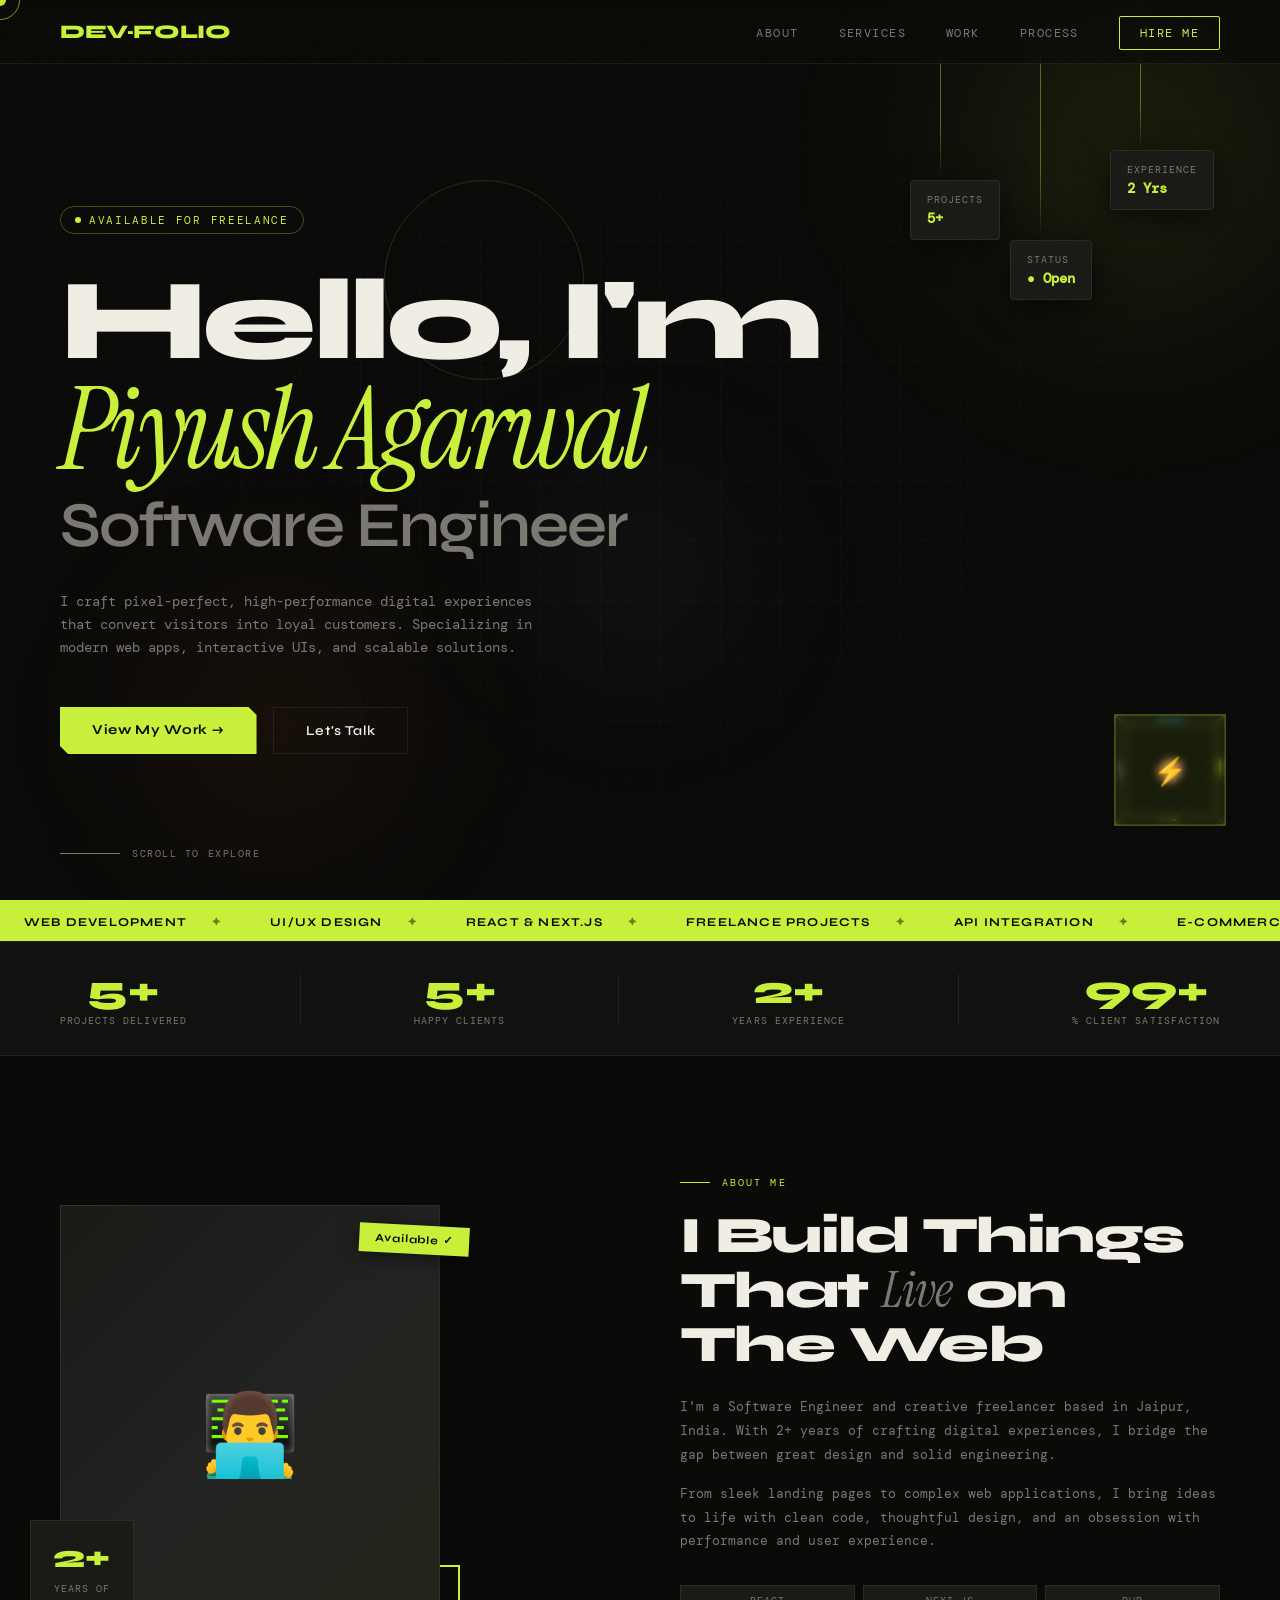
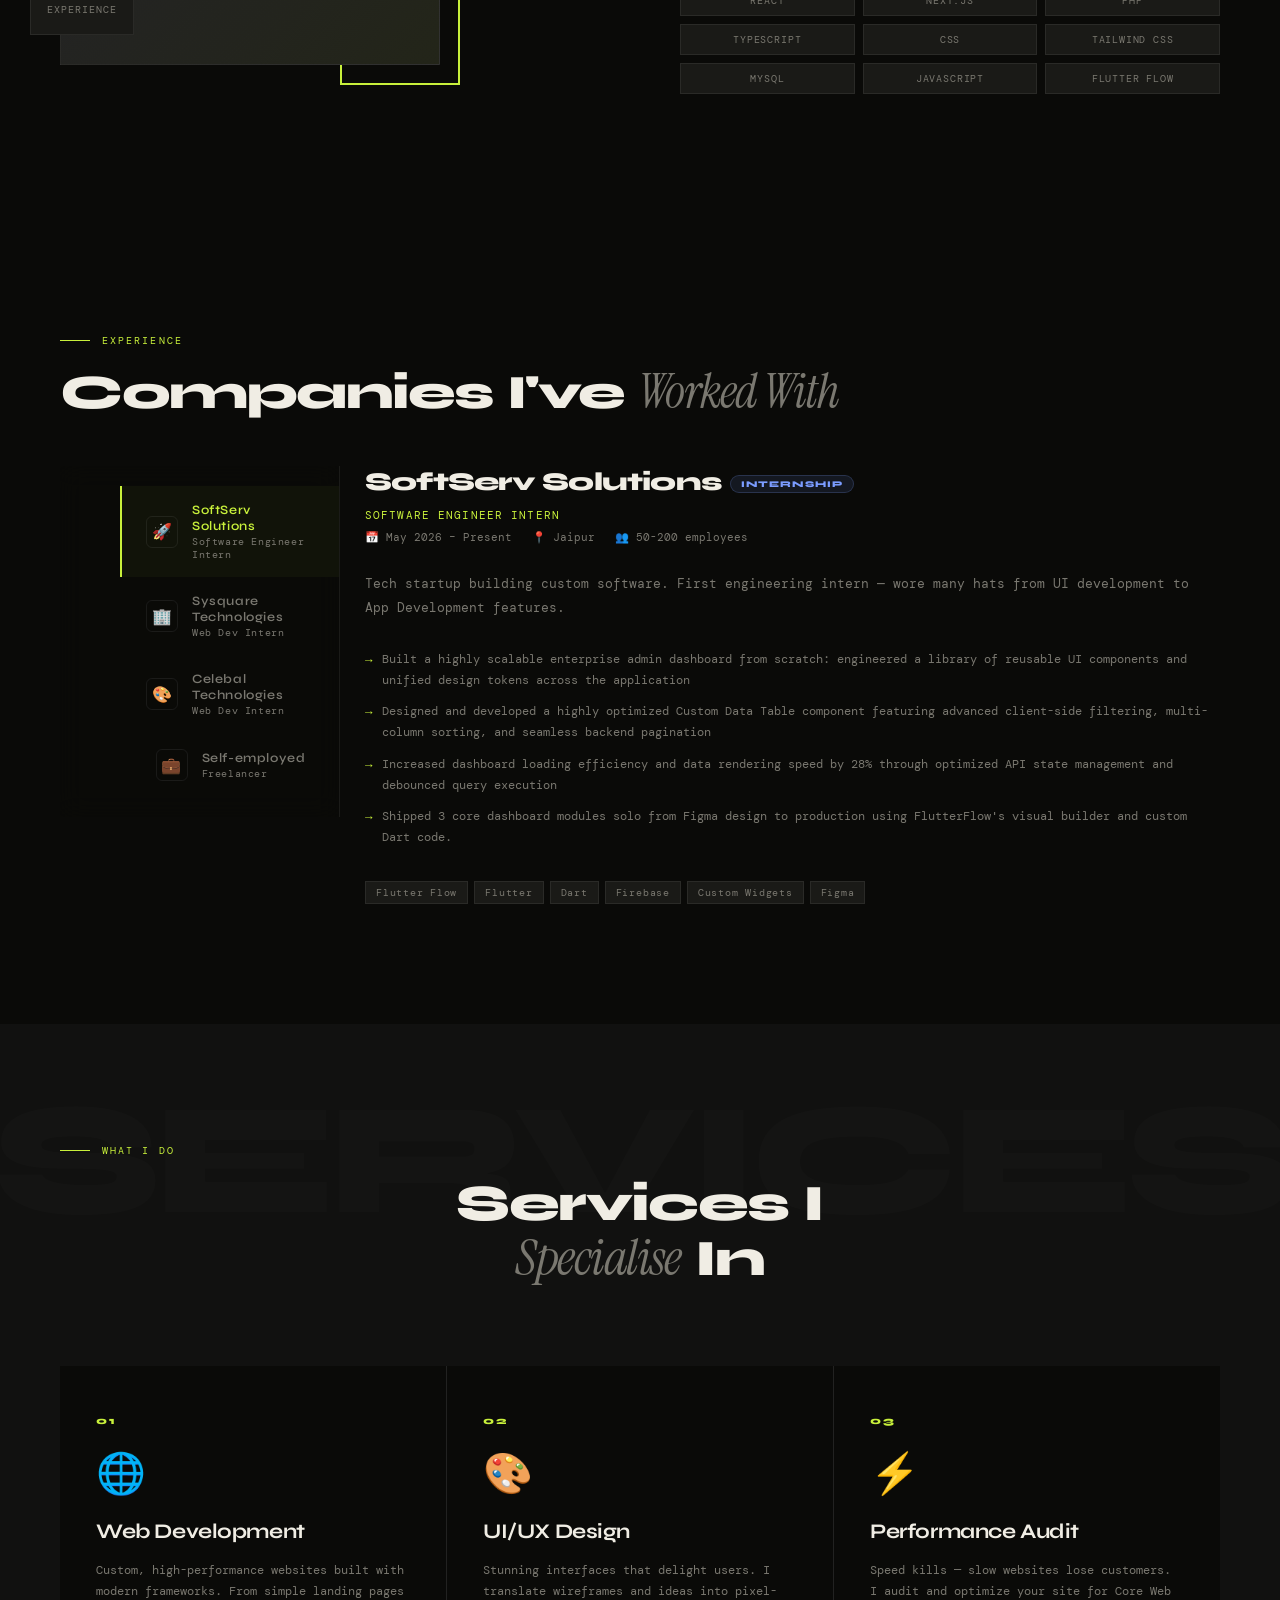
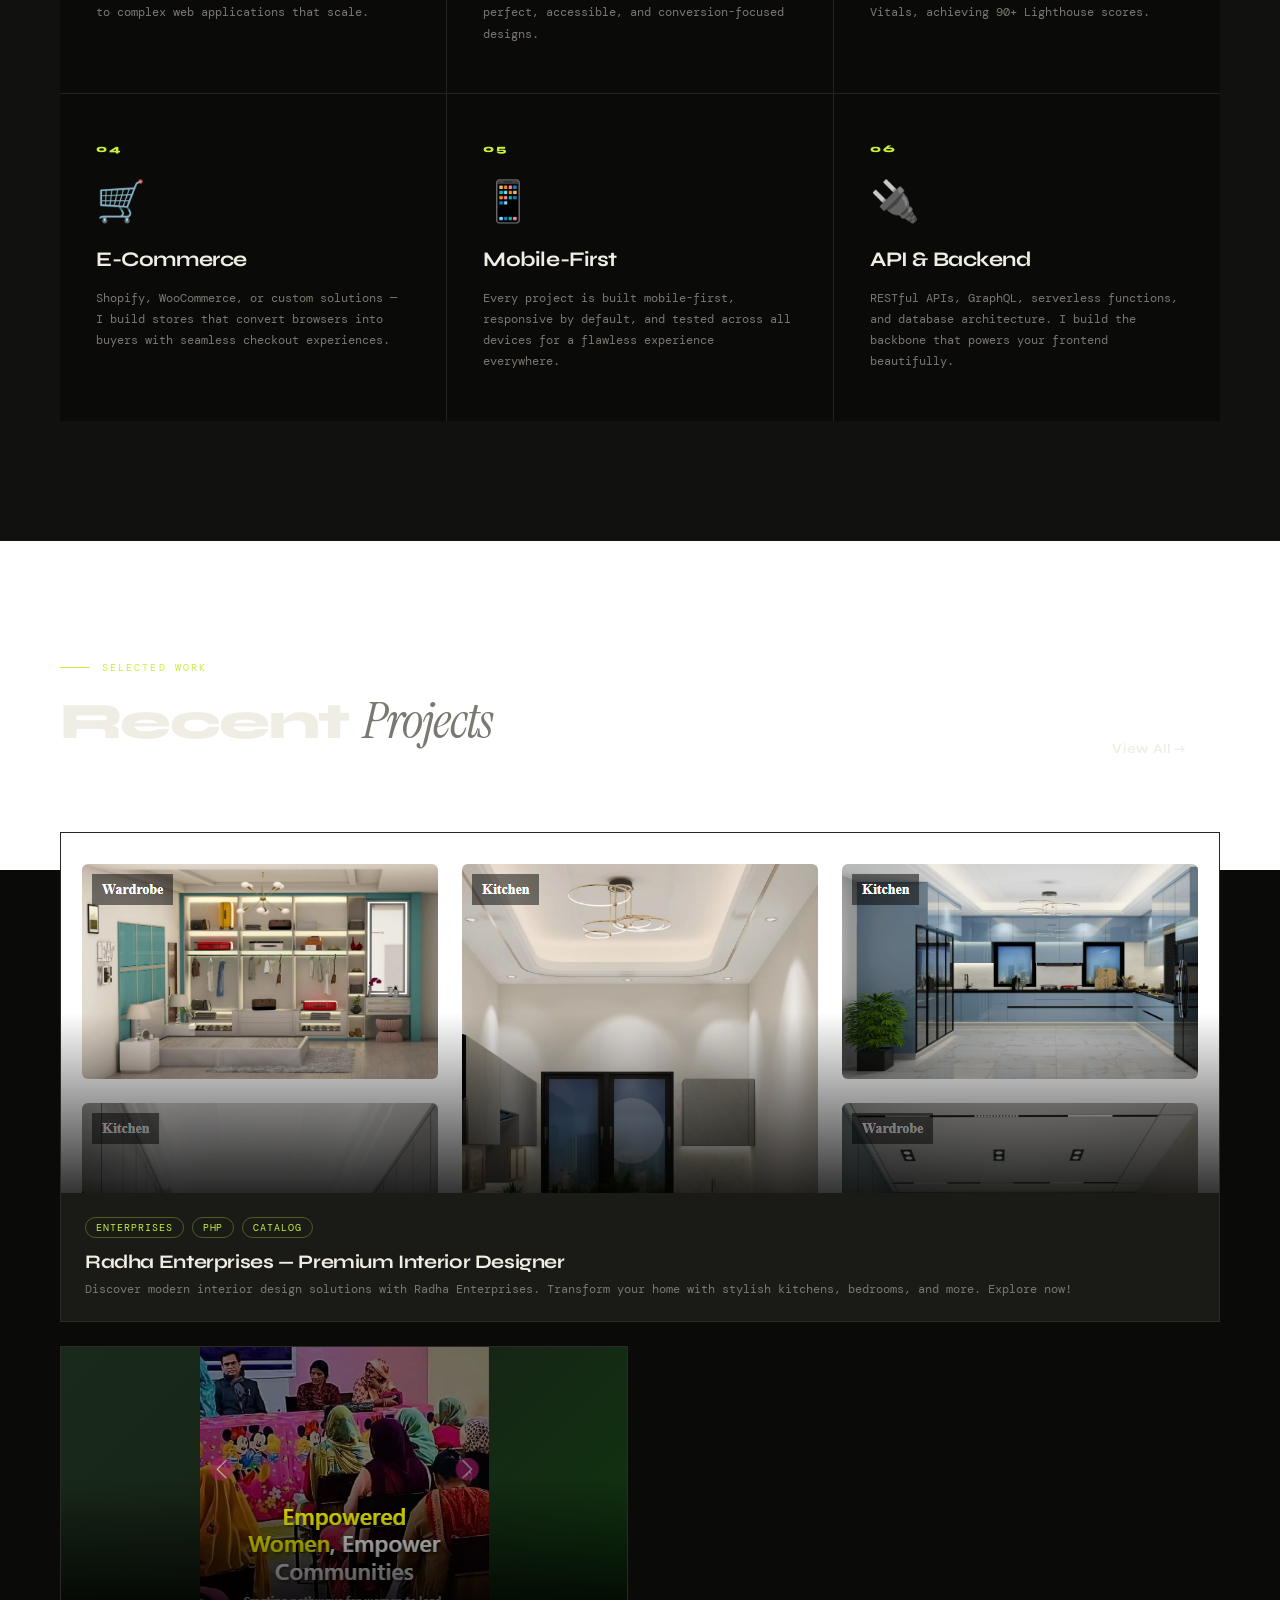
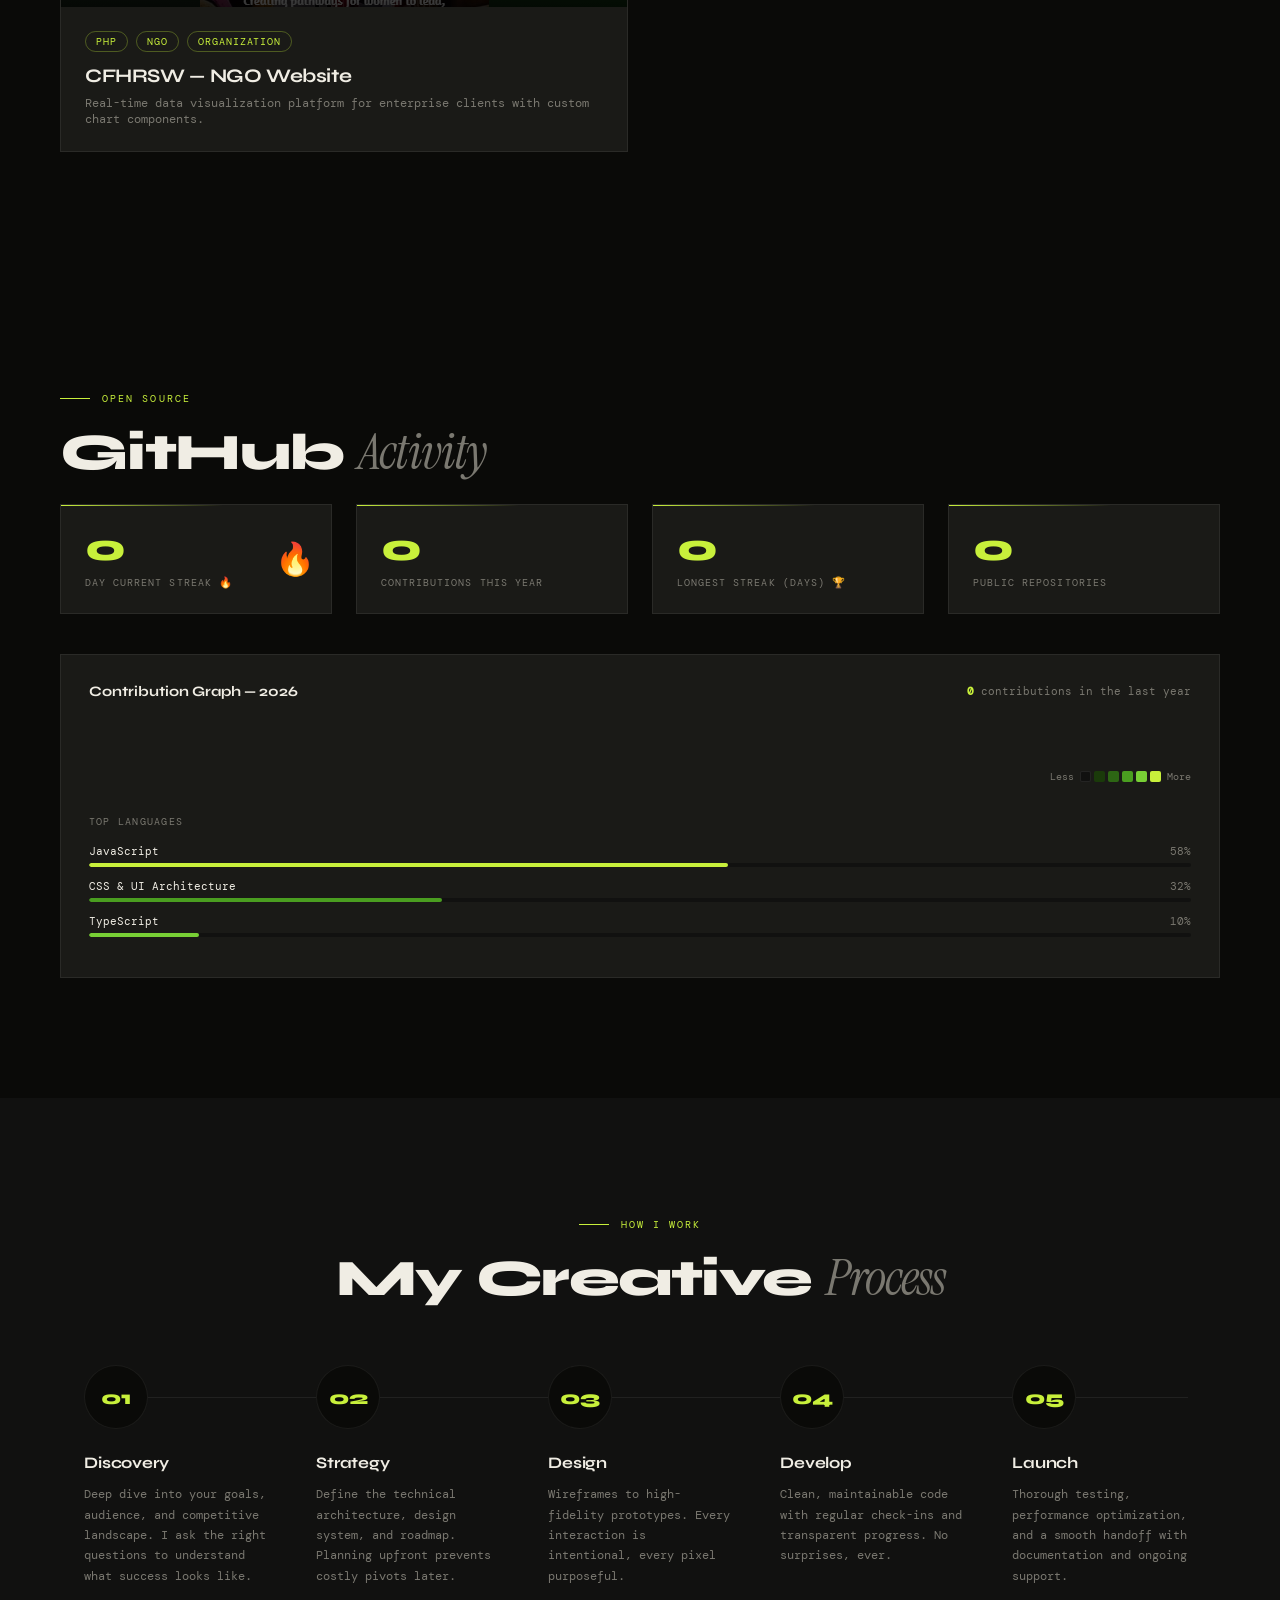
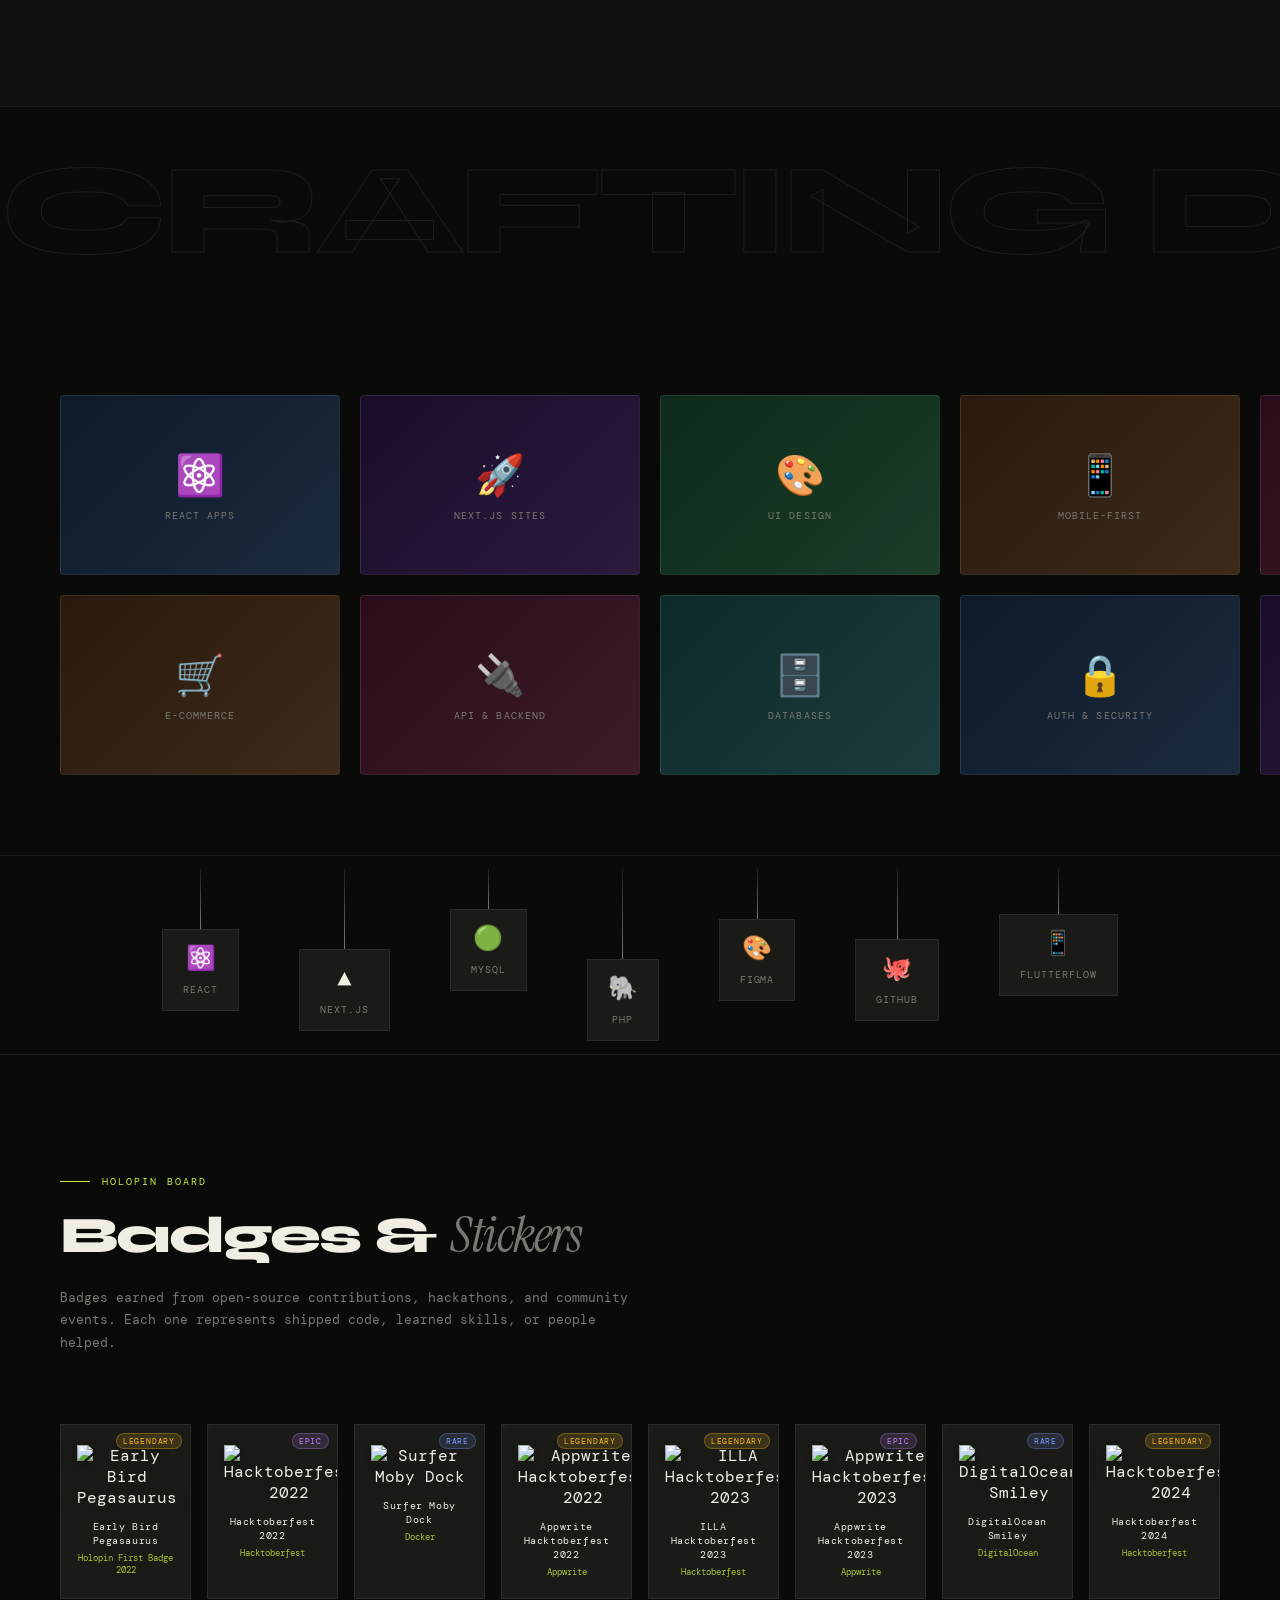
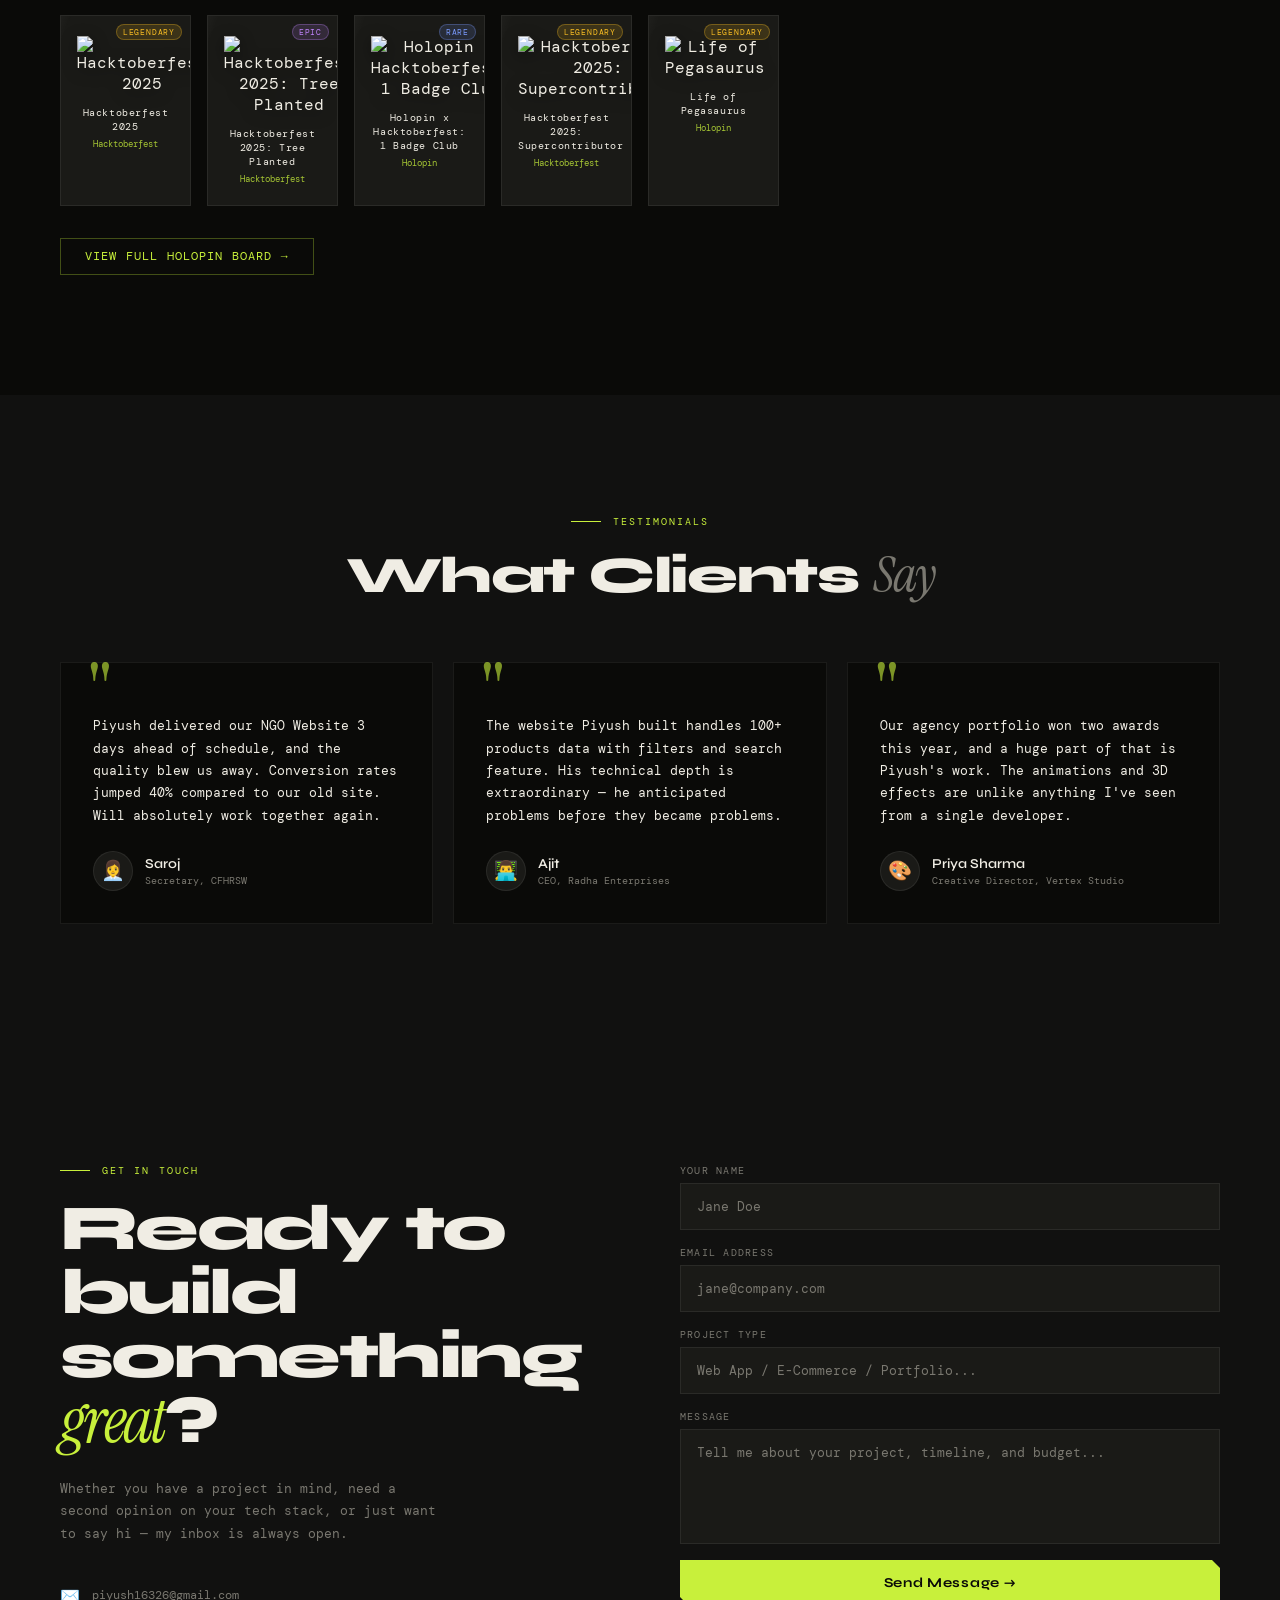
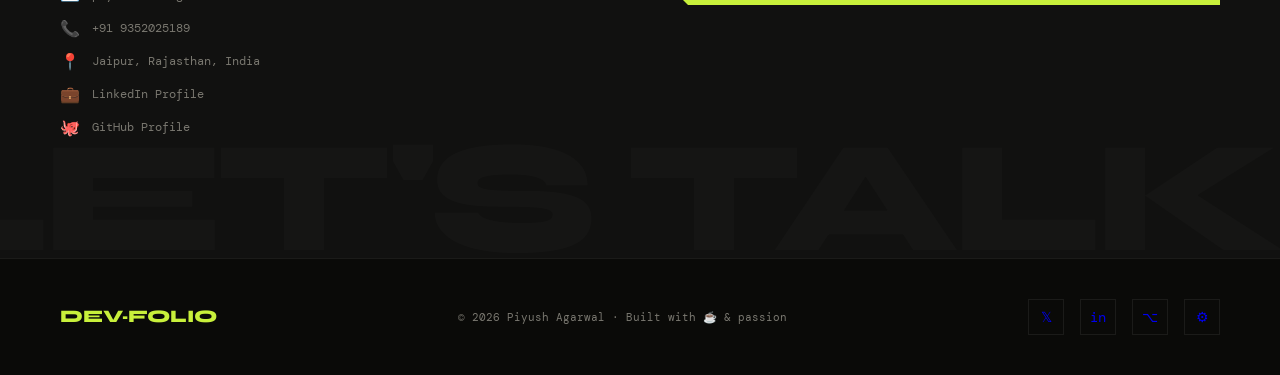
==== commit ece12035: "Update index.html" ====
--- a/piyush/index.html
+++ b/piyush/index.html
@@ -1266,7 +1266,7 @@
           </div>
         </div>
         <div class="project-overlay">
-          <a style="text-decoration: none;" href="/case-study.html?id=cfhrsw">
+          <a style="text-decoration: none;" href="portfolio/piyush/case-study.html?id=cfhrsw">
           <div class="project-arrow">View Case Study →</div>
           </a>
         </div>
--- a/piyush/index.css
+++ b/piyush/index.css
@@ -1411,4 +1411,193 @@
     .cube-wrapper { display: none; }
     .stats-bar { flex-wrap: wrap; gap: 24px; justify-content: center; }
     .stat-divider { display: none; }
-  }+  }
+
+  #tooltip{
+  position:fixed;
+  background:#161b22;
+  color:#fff;
+  padding:8px 12px;
+  border-radius:6px;
+  font-size:12px;
+  pointer-events:none;
+  opacity:0;
+  z-index:9999;
+  transition:opacity .15s;
+}
+
+.contrib-months{
+  display:flex;
+  gap:18px;
+  margin:0 0 10px 40px;
+  color:#8b949e;
+  font-size:12px;
+  min-height:16px;
+}
+
+.contrib-month-label{
+  min-width:32px;
+}
+
+.contrib-grid{
+  display:flex;
+  gap:4px;
+}
+
+.contrib-week{
+  display:flex;
+  flex-direction:column;
+  gap:4px;
+}
+
+.contrib-day{
+  width:12px;
+  height:12px;
+  border-radius:2px;
+  background:var(--surface);
+}
+
+
+
+.gh-stats{
+  display:grid;
+  grid-template-columns:repeat(4,1fr);
+  gap:12px;
+  margin-bottom:20px;
+}
+
+.gh-card{
+  background:var(--card);
+  border:1px solid var(--border);
+  border-radius:4px;
+  padding:1rem;
+  position:relative;
+}
+
+.gh-num{
+  font-size:24px;
+  font-weight:700;
+  color:var(--accent);
+  display:block;
+}
+
+.gh-lbl{
+  font-size:12px;
+  color:var(--muted);
+  margin-top:4px;
+  display:block;
+}
+
+.gh-fire{
+  position:absolute;
+  right:12px;
+  top:50%;
+  transform:translateY(-50%);
+}
+
+.contrib-box{
+  background:var(--card);
+  border:1px solid var(--border);
+  border-radius:4px;
+  padding:1.25rem;
+}
+
+.contrib-top{
+  display:flex;
+  justify-content:space-between;
+  margin-bottom:12px;
+  flex-wrap:wrap;
+}
+
+.contrib-title{
+  font-size:14px;
+  font-weight:600;
+}
+
+.contrib-count{
+  font-size:12px;
+  color:var(--muted);
+}
+
+.month-row{
+  display:flex;
+  gap:3px;
+  margin-bottom:5px;
+}
+
+.m-lbl{
+  font-size:10px;
+  color:var(--muted);
+  width:28px;
+}
+
+.grid{
+  display:flex;
+  gap:3px;
+}
+
+.week{
+  display:flex;
+  flex-direction:column;
+  gap:3px;
+}
+
+.day{
+  width:11px;
+  height:11px;
+  border-radius:2px;
+  background:var(--border);
+}
+
+.day[data-l="1"]{background:#1a3a0a}
+.day[data-l="2"]{background:#2d6614}
+.day[data-l="3"]{background:#4a9e20}
+.day[data-l="4"]{background:#78d035}
+.day[data-l="5"]{background:#c8f03b}
+
+.legend{
+  display:flex;
+  justify-content:flex-end;
+  gap:6px;
+  margin-top:12px;
+}
+
+.tip{
+  position:fixed;
+  background:#111;
+  color:#fff;
+  padding:6px 10px;
+  font-size:11px;
+  border-radius:6px;
+  pointer-events:none;
+  opacity:0;
+  z-index:9999;
+}
+.tip.show{opacity:1}
+
+.lang-row { margin-bottom: 10px; }
+
+.lang-header{
+  display:flex;
+  justify-content:space-between;
+  font-size:12px;
+  margin-bottom:4px;
+  color:var(--text);
+}
+
+.lang-track{
+  height:4px;
+  background:var(--border);
+  border-radius:2px;
+  overflow:hidden;
+}
+
+.lang-fill{
+  height:100%;
+  border-radius:2px;
+  transition:width 1s ease;
+}
+
+.lang-pct{
+  color:var(--muted);
+}
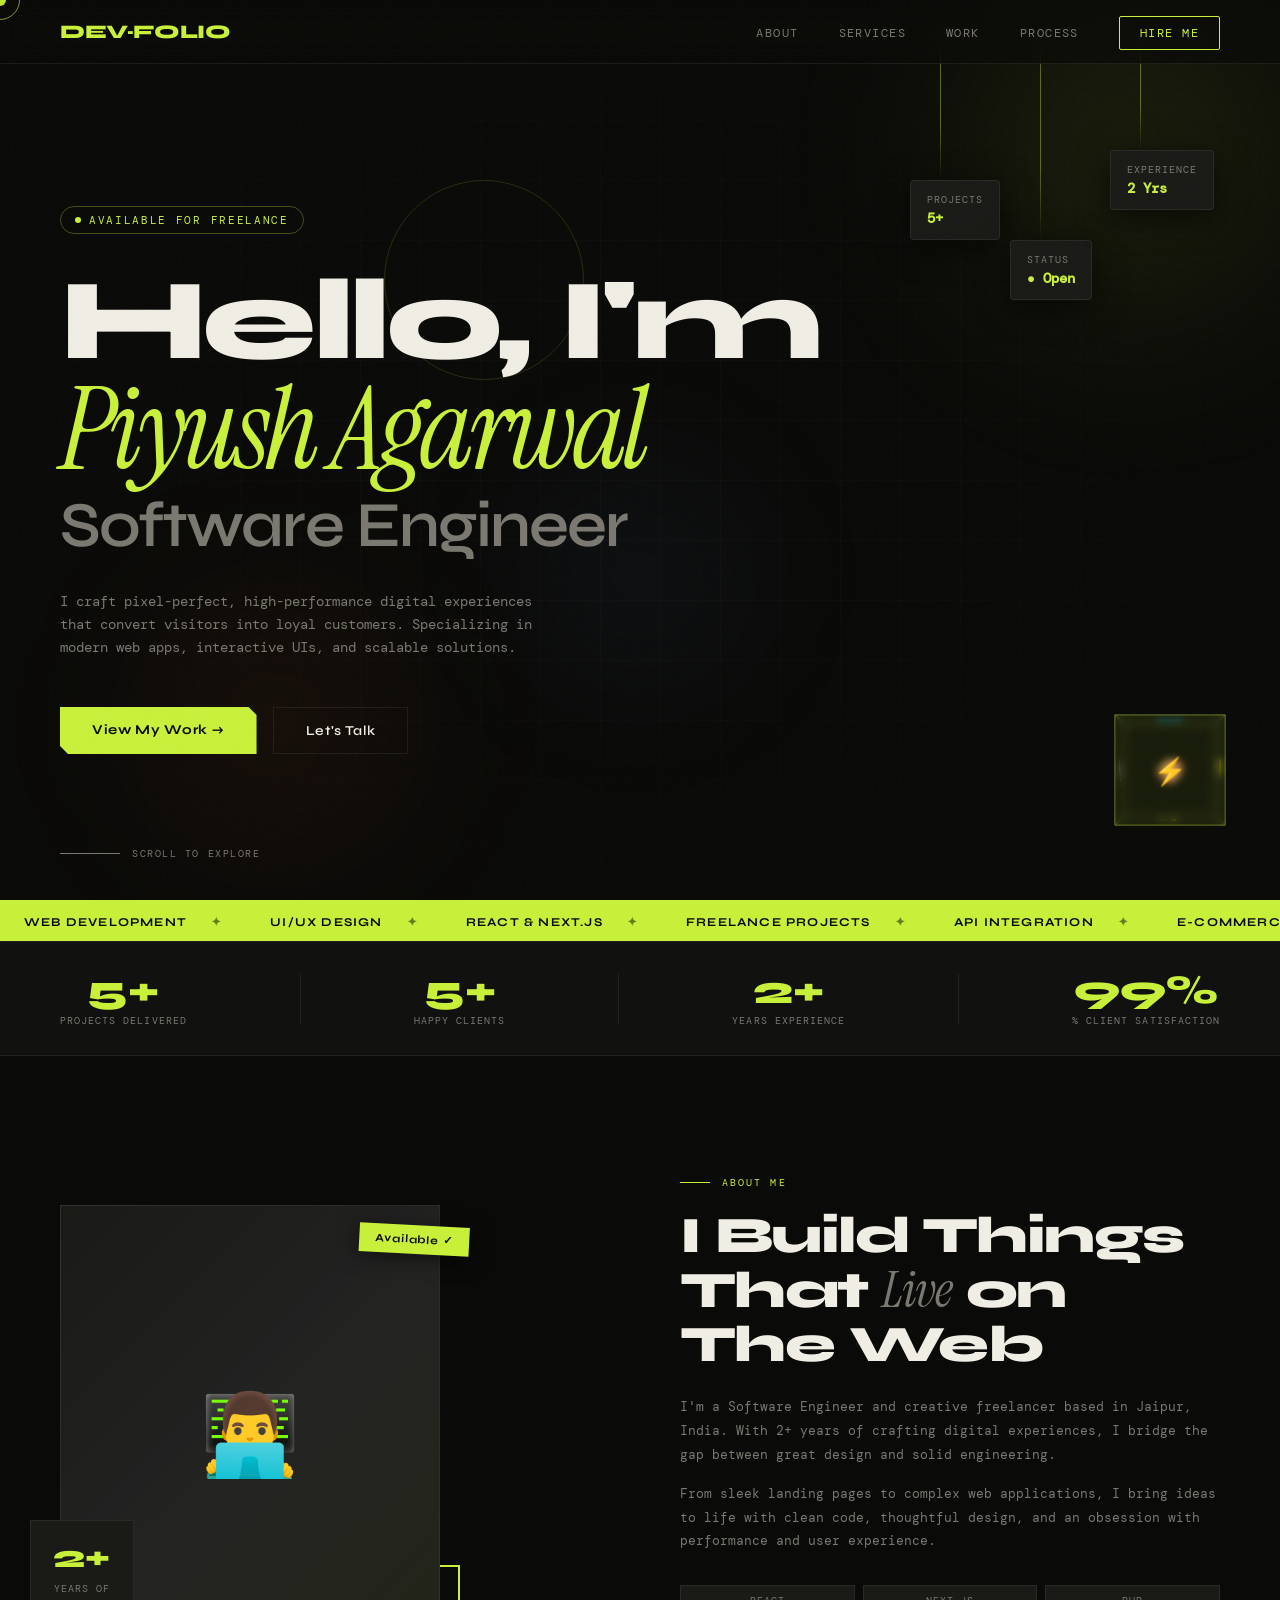
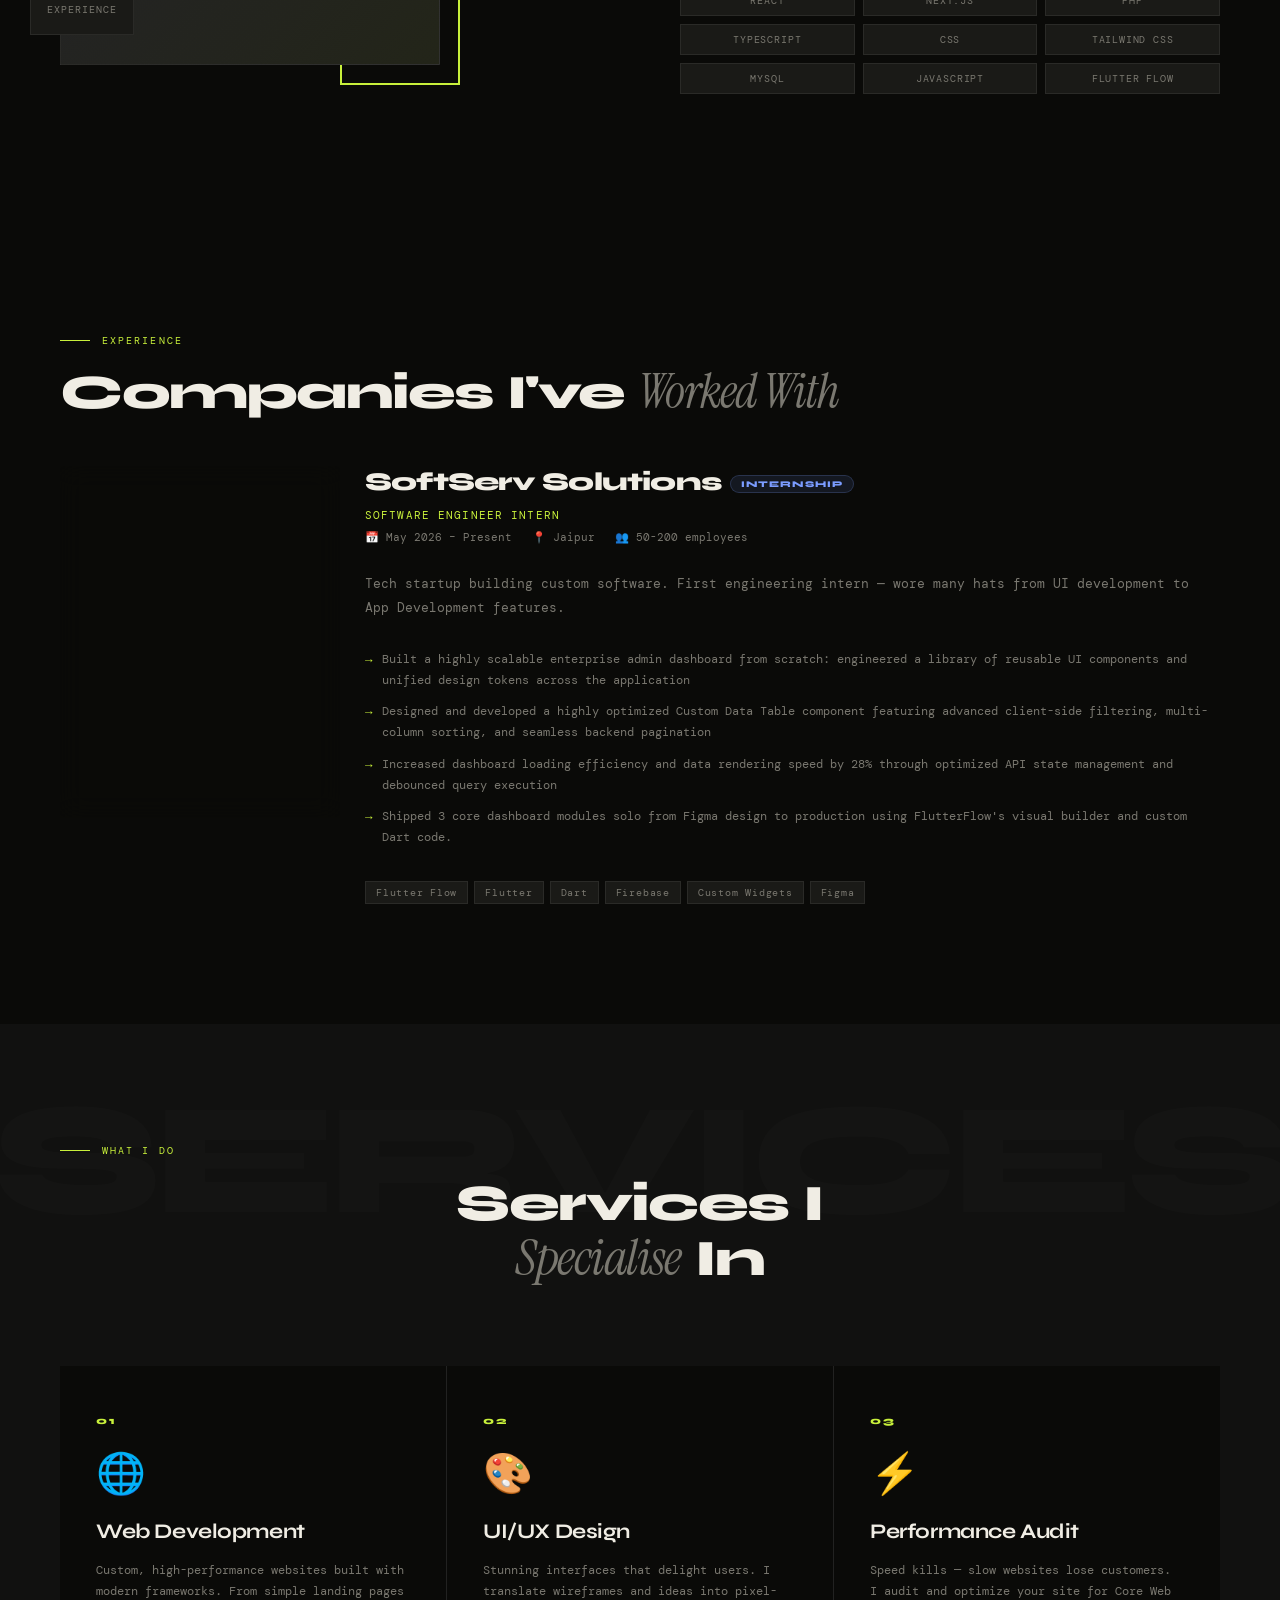
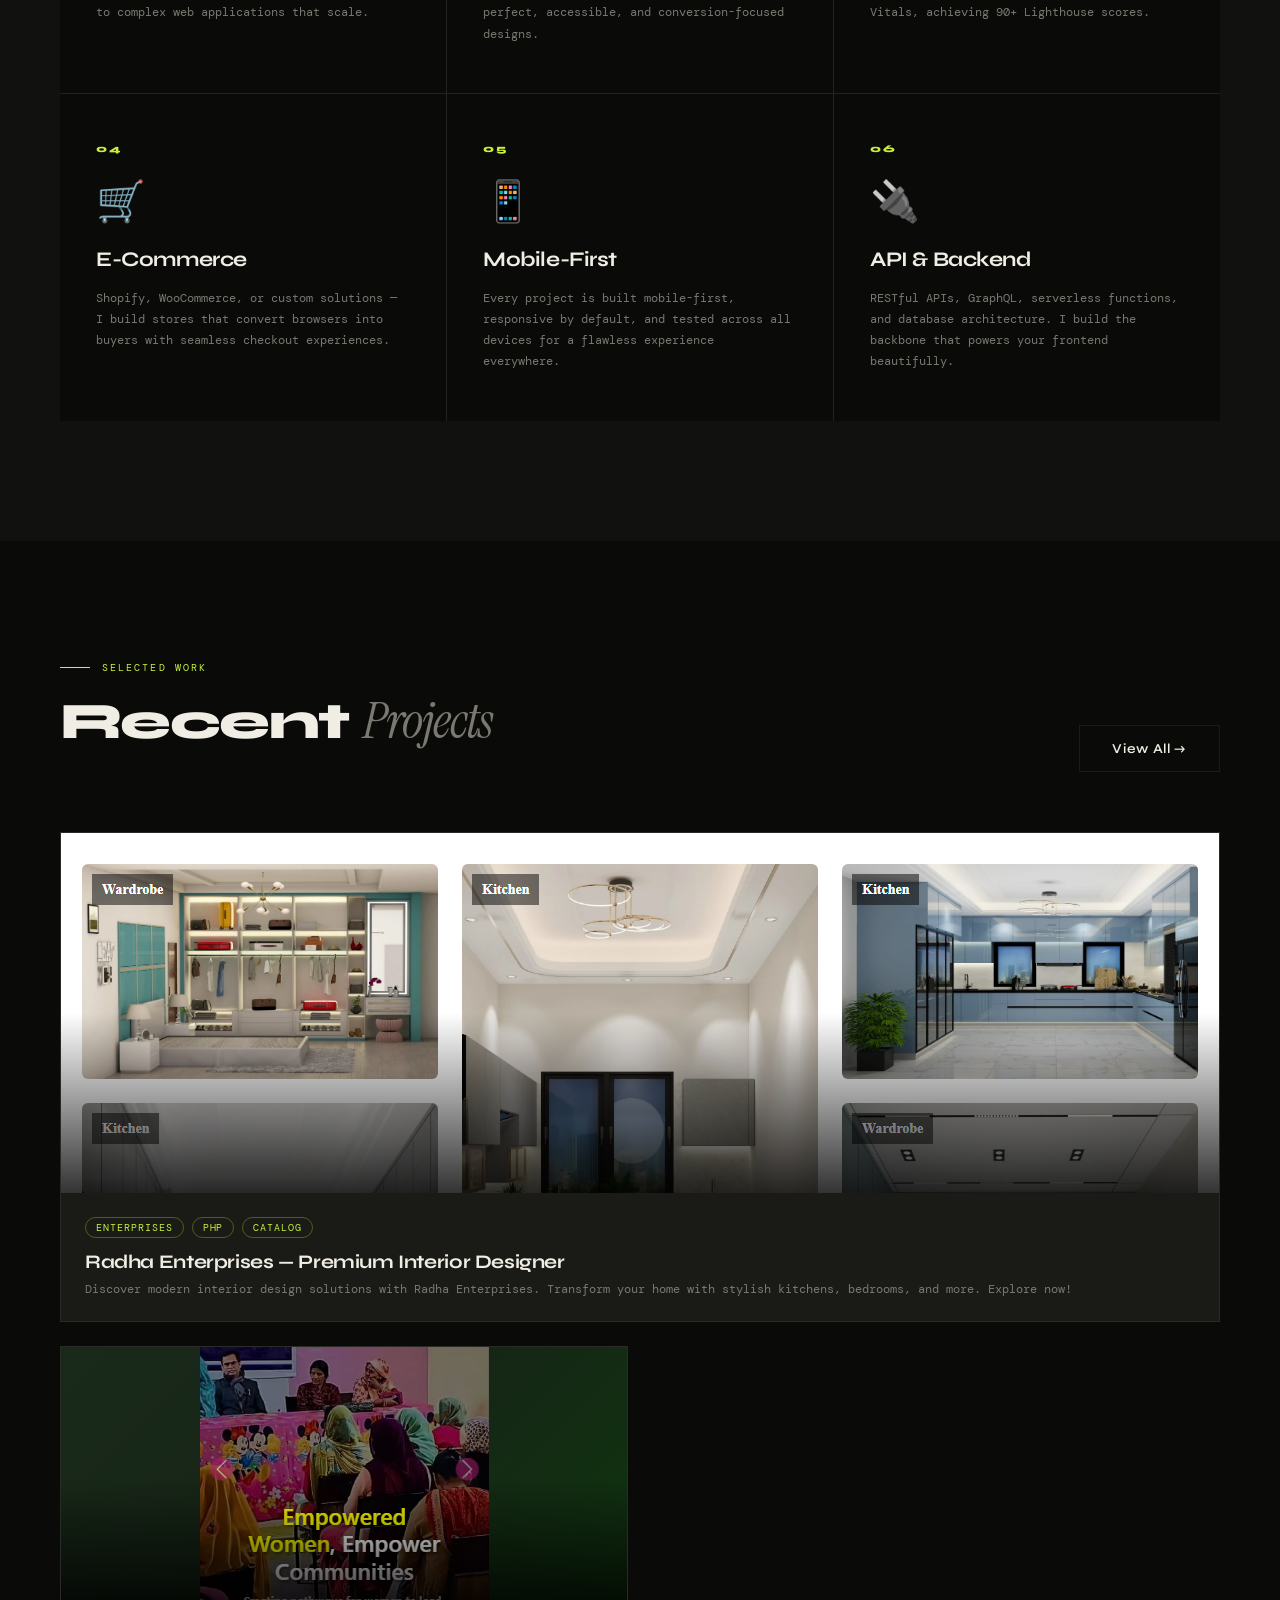
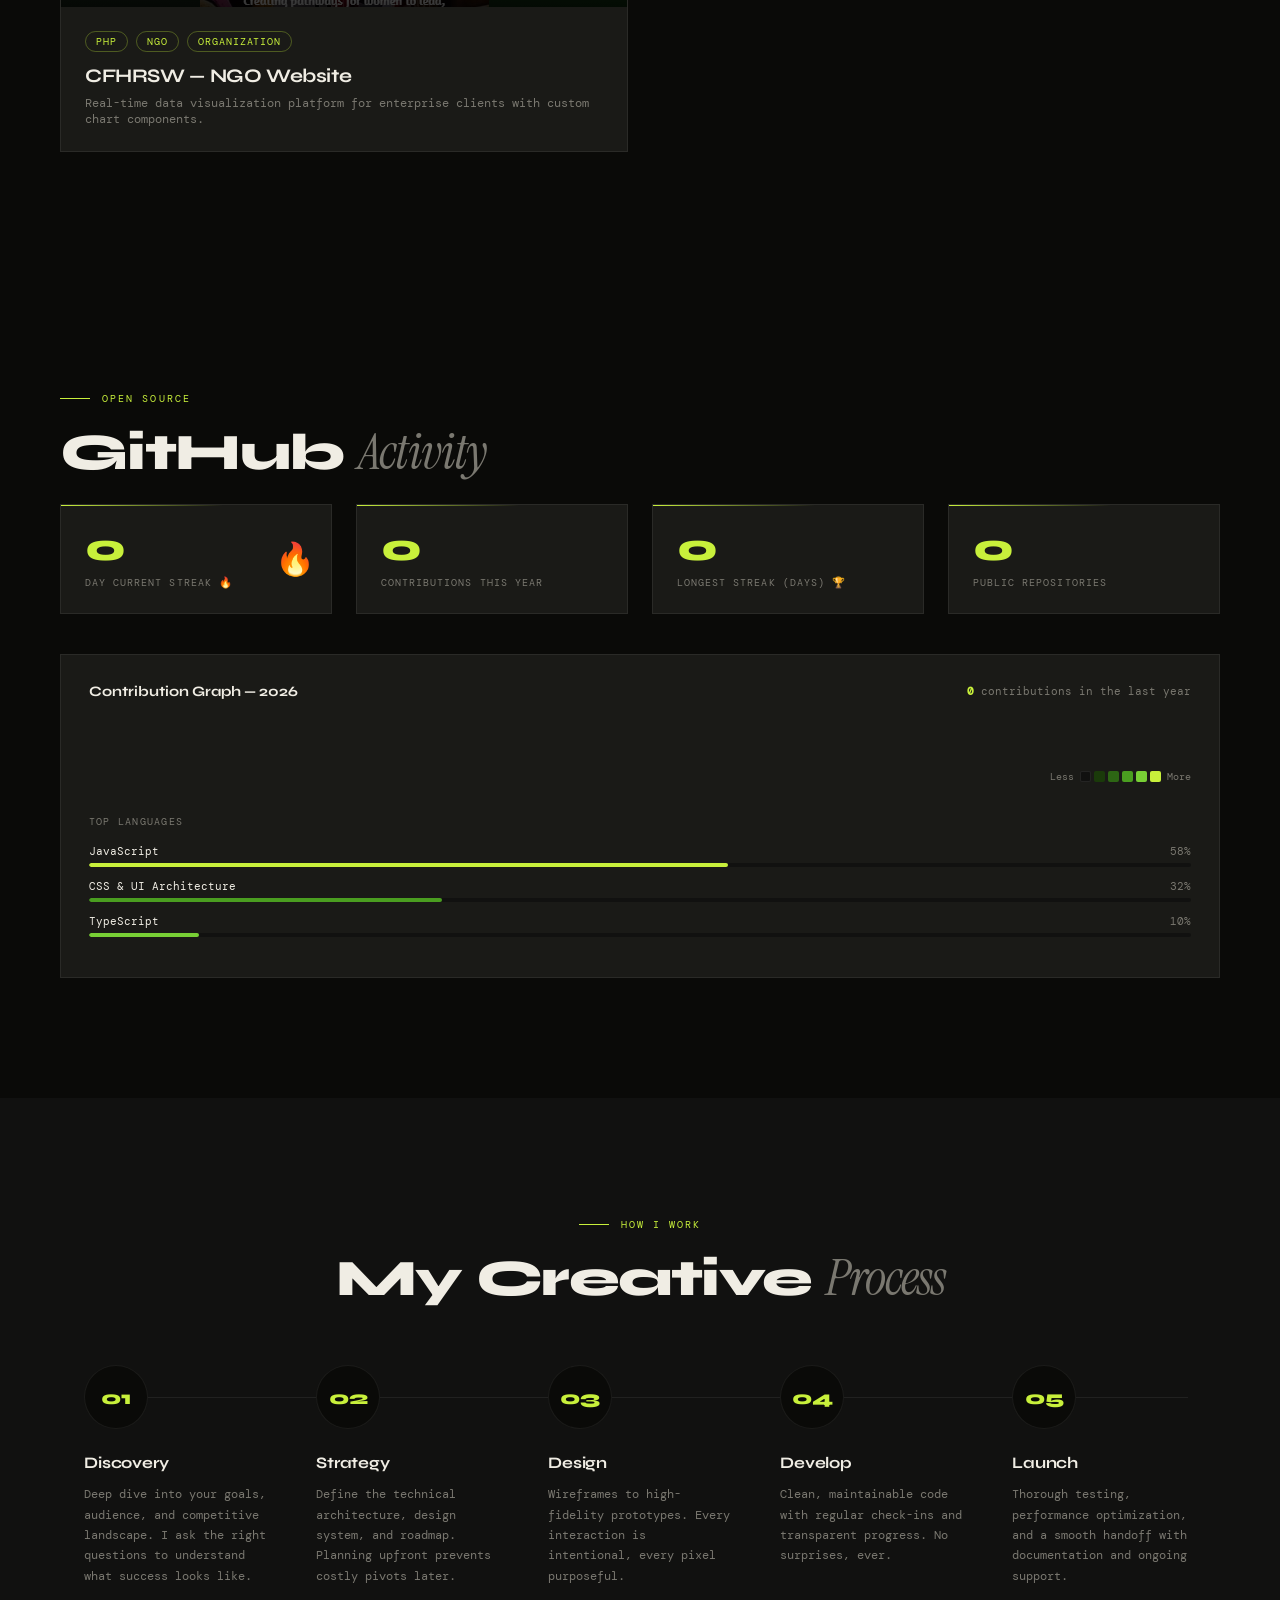
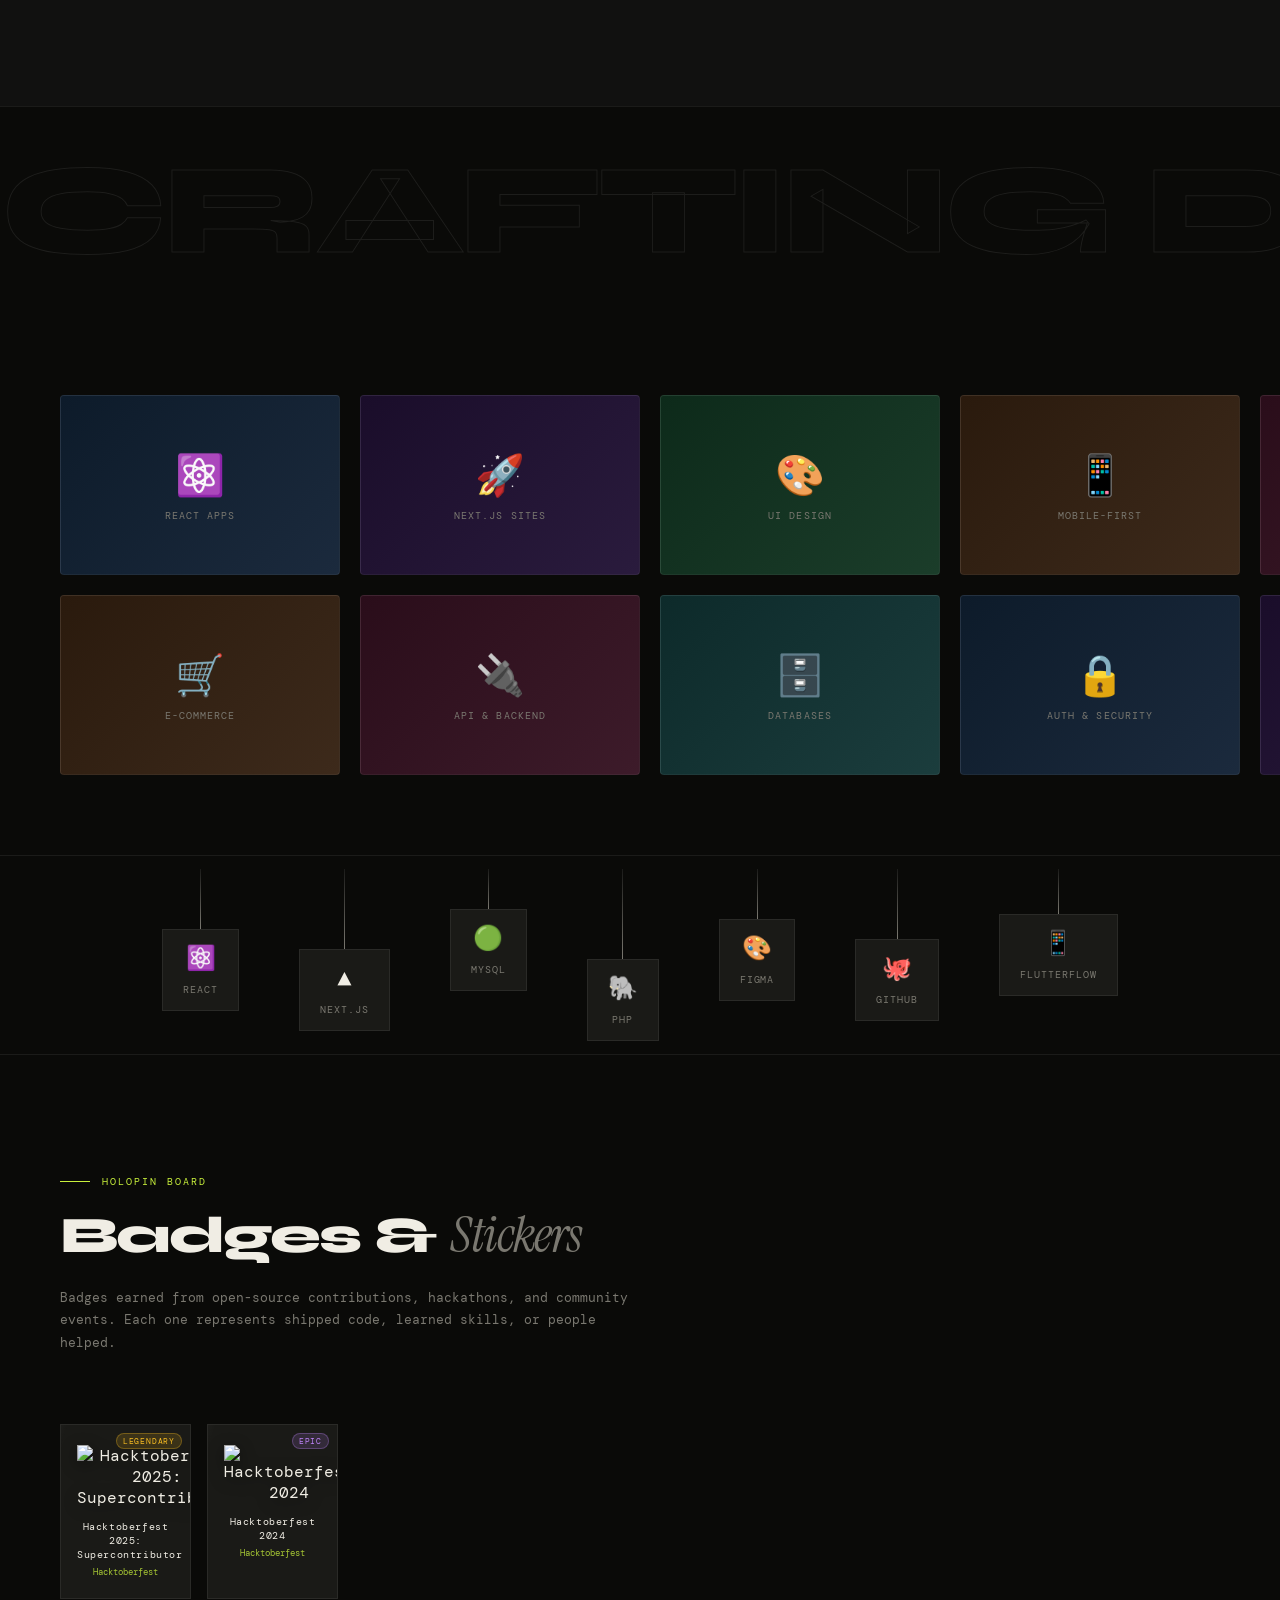
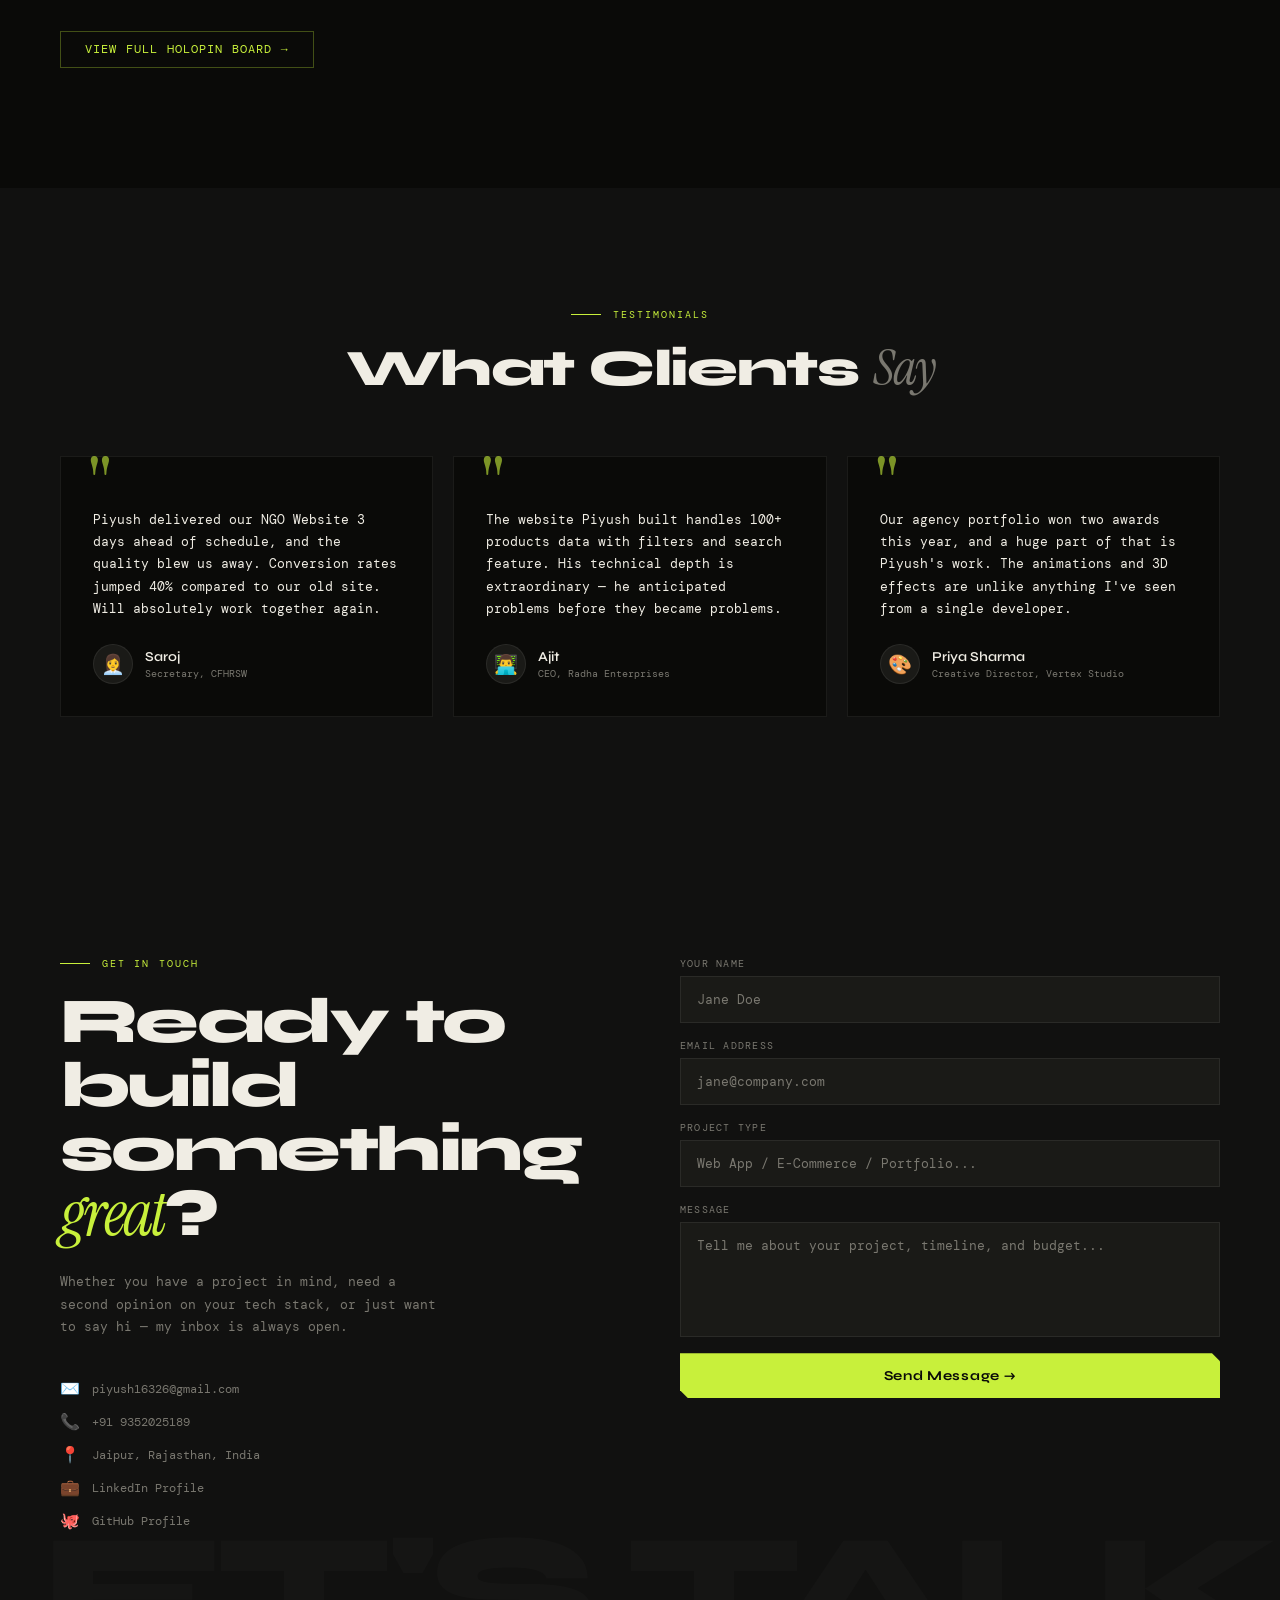
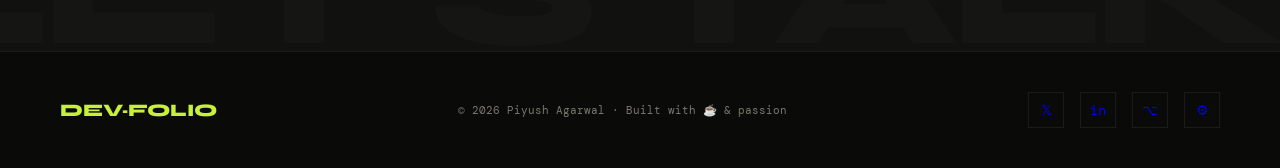
==== commit ac857b78: "fix_streak_map" ====
--- a/piyush/index.html
+++ b/piyush/index.html
@@ -1243,7 +1243,7 @@
           </div>
         </div>
         <div class="project-overlay">
-          <a style="text-decoration: none;" href="/case-study.html?id=radhaenterprises">
+          <a style="text-decoration: none;" href="https://piyush16326-sys.github.io/portfolio/piyush/case-study.html?id=radhaenterprises">
           <div class="project-arrow">View Case Study →</div> </a>
         </div>
       </div>
@@ -1266,7 +1266,7 @@
           </div>
         </div>
         <div class="project-overlay">
-          <a style="text-decoration: none;" href="portfolio/piyush/case-study.html?id=cfhrsw">
+          <a style="text-decoration: none;" href="https://piyush16326-sys.github.io/portfolio/piyush/case-study.html?id=cfhrsw">
           <div class="project-arrow">View Case Study →</div>
           </a>
         </div>
@@ -1620,7 +1620,7 @@
     </div>
   </div>
 </section>
-
+  
 <!-- ===== HANGING TECH PROPS ===== -->
 <div class="hanging-section">
   <div class="hang-container">
@@ -1837,379 +1837,6 @@
 </footer>
 
  
-<script>
-/* ─── Scroll reveal ─── */
-const obs = new IntersectionObserver(entries => {
-  entries.forEach(e => { if (e.isIntersecting) e.target.classList.add('visible'); });
-}, { threshold: 0.1 });
-document.querySelectorAll('.reveal').forEach(el => obs.observe(el));
-
-/* ─── Experience tabs ─── */
-function switchExp(tab, panelId) {
-  document.querySelectorAll('.exp-tab').forEach(t => t.classList.remove('active'));
-  document.querySelectorAll('.exp-panel').forEach(p => p.classList.remove('active'));
-  tab.classList.add('active');
-  document.getElementById(panelId).classList.add('active');
-}
-
-/* ─── GitHub stats counters ─── */
-// Replace these with your real numbers
-/* ─── Configuration ─── */
-const GITHUB_USERNAME = 'piyush16326-sys'; // <--- CHANGE THIS TO YOUR ACTUAL USERNAME
-
-/* ─── Global Scroll Reveal ─── */
-
-{const obs = new IntersectionObserver(entries => {
-  entries.forEach(e => { if (e.isIntersecting) e.target.classList.add('visible'); });
-}, { threshold: 0.1 });
-document.querySelectorAll('.reveal').forEach(el => obs.observe(el));
-}
-/* ─── Experience tabs ─── */
-function switchExp(tab, panelId) {
-  document.querySelectorAll('.exp-tab').forEach(t => t.classList.remove('active'));
-  document.querySelectorAll('.exp-panel').forEach(p => p.classList.remove('active'));
-  tab.classList.add('active');
-  document.getElementById(panelId).classList.add('active');
-}
-
-/* ─── GitHub Logic ─── */
-async function initGitHub() {
-  const tooltip = document.getElementById('tooltip');
-  
-  try {
-    const [userResp, contribResp] = await Promise.all([
-      fetch(`https://api.github.com/users/${GITHUB_USERNAME}`),
-      fetch(`https://github-contributions-api.deno.dev/${GITHUB_USERNAME}.json`)
-    ]);
-
-    const userData = await userResp.json();
-    const rawData = await contribResp.json(); 
-    
-    // 1. Calculate Stats
-    const allDays = rawData.contributions.flat();
-    let totalYear = 0, currentStreak = 0, longestStreak = 0, tempStreak = 0;
-    const todayStr = new Date().toISOString().split('T')[0];
-    const currentYear = new Date().getFullYear();
-
-    allDays.forEach(day => {
-      if (day.date.includes(currentYear)) totalYear += day.contributionCount;
-      if (day.contributionCount > 0) {
-        tempStreak++;
-        if (tempStreak > longestStreak) longestStreak = tempStreak;
-      } else {
-        if (day.date < todayStr) tempStreak = 0;
-      }
-    });
-    currentStreak = tempStreak;
-
-    // 2. Update UI & Animations
-    document.getElementById('totalContribsInline').textContent = totalYear;
-    
-    const ghObs = new IntersectionObserver(entries => {
-      if (!entries[0].isIntersecting) return;
-      animateCount(document.getElementById('streakCount'), currentStreak);
-      animateCount(document.getElementById('totalContribs'), totalYear);
-      animateCount(document.getElementById('longestStreak'), longestStreak);
-      animateCount(document.getElementById('repoCount'), userData.public_repos);
-      ghObs.disconnect();
-    }, { threshold: 0.3 });
-    ghObs.observe(document.getElementById('github'));
-
-    // 3. Render Heatmap
-    renderHeatmap(rawData.contributions, tooltip);
-
-    // 4. CALL THE LANGUAGE FUNCTION HERE
-    await calculateRealLanguages();
-
-  } catch (err) {
-    console.error("GitHub Error:", err);
-  }
-}
-
-/* ─── Language Logic (Moved outside for better structure) ─── */
-async function calculateRealLanguages() {
-  try {
-    const response = await fetch(`https://api.github.com/users/${GITHUB_USERNAME}/repos?per_page=100`);
-    const repos = await response.json();
-
-    const langCounts = {};
-    let totalReposWithLang = 0;
-
-    repos.forEach(repo => {
-      if (repo.language) {
-        langCounts[repo.language] = (langCounts[repo.language] || 0) + 1;
-        totalReposWithLang++;
-      }
-    });
-
-    const sortedLangs = Object.entries(langCounts)
-      .map(([name, count]) => ({
-        name: name,
-        percent: Math.round((count / totalReposWithLang) * 100)
-      }))
-      .sort((a, b) => b.percent - a.percent);
-
-    const langSection = document.querySelector('.lang-section');
-    if (!langSection) return;
-
-    let html = `<div class="lang-title">Top Languages</div>`;
-    sortedLangs.slice(0, 5).forEach(lang => {
-      html += `
-        <div class="lang-bar-row">
-          <div class="lang-bar-header">
-            <span class="lang-name">${lang.name}</span>
-            <span class="lang-pct">${lang.percent}%</span>
-          </div>
-          <div class="lang-bar-track">
-            <div class="lang-bar-fill" 
-                 style="width: ${lang.percent}%; background: ${getColorForLanguage(lang.name)}">
-            </div>
-          </div>
-        </div>`;
-    });
-
-    langSection.innerHTML = html;
-  } catch (err) {
-    console.error("Error calculating real languages:", err);
-  }
-}
-
-function getColorForLanguage(lang) {
-  const brandColors = {
-    'TypeScript': 'var(--accent3)',
-    'JavaScript': 'var(--yellow)',
-    'Python': '#4ade80',
-    'CSS': 'var(--accent2)',
-    'HTML': '#e34c26',
-    'PHP': '#4F5D95',
-    'Java': '#b07219',
-    'C#': '#178600',
-    'Go': '#00ADD8'
-  };
-  return brandColors[lang] || 'var(--muted)';
-}
-
-// Don't forget to actually run the init function!
-initGitHub();
-
-function renderHeatmap(weeks, tooltip) {
-  const grid = document.getElementById('contribGrid');
-  const months = document.getElementById('monthLabels');
-  grid.innerHTML = '';
-  months.innerHTML = '';
-
-  const monthNames = ['Jan','Feb','Mar','Apr','May','Jun','Jul','Aug','Sep','Oct','Nov','Dec'];
-  let lastMonth = -1;
-
-  weeks.forEach((week, wIndex) => {
-    const weekEl = document.createElement('div');
-    weekEl.className = 'contrib-week';
-
-    week.forEach(day => {
-      const dayEl = document.createElement('div');
-      dayEl.className = 'contrib-day';
-      
-      // Map contributionLevel to your data-level attributes
-      const levelMap = { "NONE": 0, "FIRST_QUARTILE": 1, "SECOND_QUARTILE": 2, "THIRD_QUARTILE": 3, "FOURTH_QUARTILE": 4 };
-      const level = levelMap[day.contributionLevel] || 0;
-      if (level > 0) dayEl.dataset.level = level;
-
-      // Tooltip
-      dayEl.addEventListener('mouseenter', () => {
-        tooltip.textContent = `${day.contributionCount} contributions on ${day.date}`;
-        tooltip.style.opacity = '1';
-      });
-      dayEl.addEventListener('mouseleave', () => tooltip.style.opacity = '0');
-      dayEl.addEventListener('mousemove', (e) => {
-        tooltip.style.left = (e.clientX + 15) + 'px';
-        tooltip.style.top = (e.clientY - 35) + 'px';
-      });
-
-      weekEl.appendChild(dayEl);
-
-      // Month Labeling logic
-      const d = new Date(day.date);
-      const m = d.getMonth();
-      if (m !== lastMonth && day.date.split('-')[2] <= "07") {
-        lastMonth = m;
-        const label = document.createElement('div');
-        label.className = 'contrib-month-label';
-        label.textContent = monthNames[m];
-        months.appendChild(label);
-      }
-    });
-    grid.appendChild(weekEl);
-  });
-}
-
-function animateCount(el, target) {
-  if(!el) return;
-  let v = 0;
-  const step = Math.max(target / 50, 1);
-  const t = setInterval(() => {
-    v += step;
-    if (v >= target) {
-      el.textContent = Math.floor(target);
-      clearInterval(t);
-    } else {
-      el.textContent = Math.floor(v);
-    }
-  }, 20);
-}
-
-// Initializers
-const langObs = new IntersectionObserver(entries => {
-  if (!entries[0].isIntersecting) return;
-  document.querySelectorAll('.lang-bar-fill').forEach(bar => {
-    bar.style.width = bar.dataset.w + '%';
-  });
-  langObs.disconnect();
-}, { threshold: 0.4 });
-if(document.querySelector('.lang-section')) langObs.observe(document.querySelector('.lang-section'));
-
-initGitHub();
-
-/* ─── Newsletter ─── */
-function subscribeNewsletter() {
-  const email = document.getElementById('nlEmail').value.trim();
-  const btn = document.querySelector('.newsletter-btn');
-  if (!email || !email.includes('@')) {
-    btn.textContent = 'Enter valid email!';
-    btn.style.background = '#f87171';
-    setTimeout(() => { btn.textContent = 'Subscribe →'; btn.style.background = ''; }, 2000);
-    return;
-  }
-  btn.textContent = 'Subscribed! ✓';
-  btn.style.background = '#4ade80';
-  btn.style.color = '#0a0a08';
-  document.getElementById('nlEmail').value = '';
-  // 
-  // To actually save emails, use one of these free services on GitHub Pages:
-  // 1. Formspree:  POST to https://formspree.io/f/YOUR_ID  with { email }
-  // 2. ConvertKit: embed their form action URL
-  // 3. Mailchimp:  use their embedded form endpoint
-  
-}
-
-const badgeData = [
-  { 
-    rarity: 'legendary', 
-    url: 'https://assets.holopin.io/eyJidWNrZXQiOiJob2xvcGluLWFzc2V0cyIsImtleSI6ImFzc2V0cy9jbDd0ZDhncDUwMTMyMDlrMHd1OHFlNHg5IiwiZWRpdHMiOnsicm90YXRlIjpudWxsfX0=', 
-    name: 'Early Bird Pegasaurus', 
-    event: 'Holopin First Badge 2022' 
-  },
-  { 
-    rarity: 'epic', 
-    url: 'https://assets.holopin.io/eyJidWNrZXQiOiJob2xvcGluLWFzc2V0cyIsImtleSI6ImFzc2V0cy9jbDhkOHVrb3MwMDk0MDlqbnVuaGRhcDd3IiwiZWRpdHMiOnsicm90YXRlIjpudWxsfX0=', 
-    name: 'Hacktoberfest 2022', 
-    event: 'Hacktoberfest' 
-  },
-  { 
-    rarity: 'rare', 
-    url: 'https://assets.holopin.io/eyJidWNrZXQiOiJob2xvcGluLWFzc2V0cyIsImtleSI6ImFzc2V0cy9jbDlmczZqdWgxNjI1ODA5bWkyNXAyNjRtbiIsImVkaXRzIjp7InJvdGF0ZSI6bnVsbH19', 
-    name: 'Surfer Moby Dock', 
-    event: 'Docker' 
-  },
-  { 
-    rarity: 'legendary', 
-    url: 'https://assets.holopin.io/eyJidWNrZXQiOiJob2xvcGluLWFzc2V0cyIsImtleSI6ImFzc2V0cy9jbGFqeHF4eTUwNDMzMDhqc3k3bXp1NmlwIiwiZWRpdHMiOnsicm90YXRlIjpudWxsfX0=', 
-    name: 'Appwrite Hacktoberfest 2022', 
-    event: 'Appwrite' 
-  },
-  { 
-    rarity: 'legendary', 
-    url: 'https://assets.holopin.io/eyJidWNrZXQiOiJob2xvcGluLWFzc2V0cyIsImtleSI6ImFzc2V0cy9jbG16MW5neWQwMjM3bTN6am50c2V6Yng2IiwiZWRpdHMiOnsicm90YXRlIjpudWxsfX0=', 
-    name: 'ILLA Hacktoberfest 2023', 
-    event: 'Hacktoberfest' 
-  },
-  { 
-    rarity: 'epic', 
-    url: 'https://assets.holopin.io/eyJidWNrZXQiOiJob2xvcGluLWFzc2V0cyIsImtleSI6ImFzc2V0cy9jbG15cWdyMGUwMjI1enV6amdxZmYwbmhsIiwiZWRpdHMiOnsicm90YXRlIjpudWxsfX0=', 
-    name: 'Appwrite Hacktoberfest 2023', 
-    event: 'Appwrite' 
-  },
-  { 
-    rarity: 'rare', 
-    url: 'https://assets.holopin.io/eyJidWNrZXQiOiJob2xvcGluLWFzc2V0cyIsImtleSI6ImFzc2V0cy9jbG16YzVpdWYxMDA0ODBma3V6dTBxYnpxOCIsImVkaXRzIjp7InJvdGF0ZSI6bnVsbH19', 
-    name: 'DigitalOcean Smiley', 
-    event: 'DigitalOcean' 
-  },
-  { 
-    rarity: 'legendary', 
-    url: 'https://assets.holopin.io/hf2024levels/level0-sloth-code-0-0-0-0.webp', 
-    name: 'Hacktoberfest 2024', 
-    event: 'Hacktoberfest' 
-  },
-  { 
-    rarity: 'legendary', 
-    url: 'https://assets.holopin.io/hf2025levels/lvl4-human.webp', 
-    name: 'Hacktoberfest 2025', 
-    event: 'Hacktoberfest' 
-  },
-  { 
-    rarity: 'epic', 
-    url: 'https://assets.holopin.io/eyJidWNrZXQiOiJob2xvcGluLWFzc2V0cyIsImtleSI6ImFzc2V0cy9jbWY2NmlrajQwMDAwaWUwNG8xaGRsZGF1IiwiZWRpdHMiOnsicm90YXRlIjpudWxsfX0=', 
-    name: 'Hacktoberfest 2025: Tree Planted', 
-    event: 'Hacktoberfest' 
-  },
-  { 
-    rarity: 'rare', 
-    url: 'https://assets.holopin.io/eyJidWNrZXQiOiJob2xvcGluLWFzc2V0cyIsImtleSI6ImFzc2V0cy9jbWcyejhoMW4wMDAwanUwNGJxOHUzdWw2IiwiZWRpdHMiOnsicm90YXRlIjpudWxsfX0=', 
-    name: 'Holopin x Hacktoberfest: 1 Badge Club', 
-    event: 'Holopin' 
-  },
-  { 
-    rarity: 'legendary', 
-    url: 'https://assets.holopin.io/hf2025levels/lvl5-human.webp', 
-    name: 'Hacktoberfest 2025: Supercontributor', 
-    event: 'Hacktoberfest' 
-  },
-  { 
-    rarity: 'legendary', 
-    url: 'https://assets.holopin.io/eyJidWNrZXQiOiJob2xvcGluLWFzc2V0cyIsImtleSI6ImFzc2V0cy9jbGJ2ZGRhZWE4MTk3MDhsaTdqZ2Y2cHRyIiwiZWRpdHMiOnsicm90YXRlIjpudWxsfX0=', 
-    name: 'Life of Pegasaurus', 
-    event: 'Holopin' 
-  }
-];
-
-function renderBadges() {
-  const container = document.getElementById('badgesContainer');
-  if (!container) return;
-
-  container.innerHTML = badgeData.map(badge => `
-    <div class="badge-card">
-      <div class="badge-shine"></div>
-      <span class="badge-rarity rarity-${badge.rarity}">${badge.rarity}</span>
-      <div class="badge-icon-wrap">
-        <img src="${badge.url}" alt="${badge.name}" class="badge-img" loading="lazy">
-      </div>
-      <span class="badge-name">${badge.name}</span>
-      <span class="badge-event">${badge.event}</span>
-    </div>
-  `).join('');
-}
-
-// Execute the render
-renderBadges();
-</script>
-
-<script>
-function switchExp(tabElement, panelId) {
-  // Remove active state from all tabs
-  document.querySelectorAll('.exp-tab').forEach(tab => {
-    tab.classList.remove('active');
-  });
-  
-  // Hide all panels
-  document.querySelectorAll('.exp-panel').forEach(panel => {
-    panel.classList.remove('active');
-  });
-  
-  // Add active state to selected elements
-  tabElement.classList.add('active');
-  document.getElementById(panelId).classList.add('active');
-}
-</script>
 
 <script>
 /* =========================================================
@@ -2217,8 +1844,23 @@
 ========================================================= */
 const GITHUB_USERNAME = 'piyush16326-sys';
 
+const badgeData = [
+  {
+    rarity: 'legendary',
+    url: 'https://assets.holopin.io/hf2025levels/lvl5-human.webp',
+    name: 'Hacktoberfest 2025: Supercontributor',
+    event: 'Hacktoberfest'
+  },
+  {
+    rarity: 'epic',
+    url: 'https://assets.holopin.io/hf2024levels/level0-sloth-code-0-0-0-0.webp',
+    name: 'Hacktoberfest 2024',
+    event: 'Hacktoberfest'
+  }
+];
+
 /* =========================================================
-   GLOBAL SCROLL REVEAL
+   GLOBAL INTERSECTION OBSERVERS (Scroll Reveal)
 ========================================================= */
 const revealObserver = new IntersectionObserver((entries) => {
   entries.forEach(entry => {
@@ -2226,24 +1868,16 @@
       entry.target.classList.add('visible');
     }
   });
-}, { threshold: 0.1 });
-
-document.querySelectorAll('.reveal').forEach(el => {
-  revealObserver.observe(el);
-});
+}, { threshold: 0.15 });
 
 /* =========================================================
    EXPERIENCE TABS
 ========================================================= */
 function switchExp(tab, panelId) {
-  document.querySelectorAll('.exp-tab')
-    .forEach(t => t.classList.remove('active'));
-
-  document.querySelectorAll('.exp-panel')
-    .forEach(p => p.classList.remove('active'));
+  document.querySelectorAll('.exp-tab').forEach(t => t.classList.remove('active'));
+  document.querySelectorAll('.exp-panel').forEach(p => p.classList.remove('active'));
 
   tab.classList.add('active');
-
   const panel = document.getElementById(panelId);
   if (panel) panel.classList.add('active');
 }
@@ -2253,15 +1887,13 @@
 ========================================================= */
 function animateCount(el, target) {
   if (!el) return;
-
   let current = 0;
   const increment = Math.max(target / 50, 1);
 
   const timer = setInterval(() => {
     current += increment;
-
     if (current >= target) {
-      el.textContent = target;
+      el.textContent = Math.floor(target);
       clearInterval(timer);
     } else {
       el.textContent = Math.floor(current);
@@ -2270,7 +1902,7 @@
 }
 
 /* =========================================================
-   LANGUAGE COLORS
+   GITHUB LANGUAGE STATS
 ========================================================= */
 function getColorForLanguage(lang) {
   const colors = {
@@ -2284,19 +1916,12 @@
     'C#': '#178600',
     Go: '#00ADD8'
   };
-
   return colors[lang] || '#888';
 }
 
-/* =========================================================
-   GITHUB LANGUAGE STATS
-========================================================= */
 async function calculateRealLanguages() {
   try {
-    const response = await fetch(
-      `https://api.github.com/users/${GITHUB_USERNAME}/repos?per_page=100`
-    );
-
+    const response = await fetch(`https://api.github.com/users/${GITHUB_USERNAME}/repos?per_page=100`);
     const repos = await response.json();
 
     const langCounts = {};
@@ -2304,9 +1929,7 @@
 
     repos.forEach(repo => {
       if (repo.language) {
-        langCounts[repo.language] =
-          (langCounts[repo.language] || 0) + 1;
-
+        langCounts[repo.language] = (langCounts[repo.language] || 0) + 1;
         total++;
       }
     });
@@ -2329,102 +1952,77 @@
             <span>${lang.name}</span>
             <span>${lang.percent}%</span>
           </div>
-
           <div class="lang-bar-track">
-            <div 
-              class="lang-bar-fill"
-              style="
-                width:${lang.percent}%;
-                background:${getColorForLanguage(lang.name)}
-              ">
-            </div>
+            <div class="lang-bar-fill" style="width:${lang.percent}%; background:${getColorForLanguage(lang.name)}"></div>
           </div>
         </div>
       `).join('')}
     `;
-
   } catch (err) {
     console.error('Language Error:', err);
   }
 }
 
 /* =========================================================
-   CONTRIBUTION HEATMAP
+   CONTRIBUTION HEATMAP & TOOLTIP
 ========================================================= */
 function renderHeatmap(weeks, tooltip) {
   const grid = document.getElementById('contribGrid');
   const months = document.getElementById('monthLabels');
 
   if (!grid || !months) return;
-
   grid.innerHTML = '';
   months.innerHTML = '';
 
-  const monthNames = [
-    'Jan','Feb','Mar','Apr','May','Jun',
-    'Jul','Aug','Sep','Oct','Nov','Dec'
-  ];
-
+  const monthNames = ['Jan','Feb','Mar','Apr','May','Jun','Jul','Aug','Sep','Oct','Nov','Dec'];
   let lastMonth = -1;
 
   weeks.forEach(week => {
-
     const weekEl = document.createElement('div');
     weekEl.className = 'contrib-week';
 
     week.forEach(day => {
-
       const dayEl = document.createElement('div');
       dayEl.className = 'contrib-day';
 
-      const levelMap = {
-        NONE: 0,
-        FIRST_QUARTILE: 1,
-        SECOND_QUARTILE: 2,
-        THIRD_QUARTILE: 3,
-        FOURTH_QUARTILE: 4
-      };
-
+      const levelMap = { NONE: 0, FIRST_QUARTILE: 1, SECOND_QUARTILE: 2, THIRD_QUARTILE: 3, FOURTH_QUARTILE: 4 };
       const level = levelMap[day.contributionLevel] || 0;
-
-      if (level > 0) {
-        dayEl.dataset.level = level;
+      if (level > 0) dayEl.dataset.level = level;
+
+      // Tooltip Text Template
+      const tooltipText = `${day.contributionCount} contributions on ${day.date}`;
+      
+      // Fallback Native Tooltip 
+      dayEl.setAttribute('title', tooltipText);
+
+      // Custom Floating Tooltip Logic
+      if (tooltip) {
+        dayEl.addEventListener('mouseenter', () => {
+          tooltip.textContent = tooltipText;
+          tooltip.style.opacity = '1';
+        });
+        dayEl.addEventListener('mouseleave', () => {
+          tooltip.style.opacity = '0';
+        });
+        dayEl.addEventListener('mousemove', (e) => {
+          tooltip.style.left = `${e.clientX + 15}px`;
+          tooltip.style.top = `${e.clientY - 35}px`;
+        });
       }
 
-      /* Tooltip */
-      dayEl.addEventListener('mouseenter', () => {
-        tooltip.textContent =
-          `${day.contributionCount} contributions on ${day.date}`;
-
-        tooltip.style.opacity = '1';
-      });
-
-      dayEl.addEventListener('mouseleave', () => {
-        tooltip.style.opacity = '0';
-      });
-
-      dayEl.addEventListener('mousemove', (e) => {
-        tooltip.style.left = `${e.clientX + 15}px`;
-        tooltip.style.top = `${e.clientY - 35}px`;
-      });
-
       weekEl.appendChild(dayEl);
 
-      /* Month labels */
+      /* Month labels rendering */
       const date = new Date(day.date);
       const month = date.getMonth();
-
       if (month !== lastMonth && date.getDate() <= 7) {
         lastMonth = month;
-
         const label = document.createElement('div');
         label.className = 'contrib-month-label';
         label.textContent = monthNames[month];
-
         months.appendChild(label);
       }
     });
-
     grid.appendChild(weekEl);
   });
 }
@@ -2433,11 +2031,9 @@
    MAIN GITHUB INIT
 ========================================================= */
 async function initGitHub() {
-
   const tooltip = document.getElementById('tooltip');
 
   try {
-
     const [userResp, contribResp] = await Promise.all([
       fetch(`https://api.github.com/users/${GITHUB_USERNAME}`),
       fetch(`https://github-contributions-api.deno.dev/${GITHUB_USERNAME}.json`)
@@ -2446,26 +2042,13 @@
     const userData = await userResp.json();
     const contribData = await contribResp.json();
 
-    /* Flatten safely */
-    const allDays = contribData.contributions.reduce(
-      (acc, week) => acc.concat(week),
-      []
-    );
-
-    /* Stats */
-    let totalYear = 0;
-    let currentStreak = 0;
-    let longestStreak = 0;
-    let streak = 0;
-
+    const allDays = contribData.contributions.reduce((acc, week) => acc.concat(week), []);
+
+    let totalYear = 0, currentStreak = 0, longestStreak = 0, streak = 0;
     const currentYear = new Date().getFullYear();
 
     allDays.forEach(day => {
-
-      if (day.date.includes(currentYear)) {
-        totalYear += day.contributionCount;
-      }
-
+      if (day.date.includes(currentYear)) totalYear += day.contributionCount;
       if (day.contributionCount > 0) {
         streak++;
         longestStreak = Math.max(longestStreak, streak);
@@ -2474,62 +2057,28 @@
       }
     });
 
-    /* Current streak */
     for (let i = allDays.length - 1; i >= 0; i--) {
-
-      if (allDays[i].contributionCount > 0) {
-        currentStreak++;
-      } else {
-        break;
-      }
+      if (allDays[i].contributionCount > 0) currentStreak++;
+      else break;
     }
 
-    /* Inline total */
     const inline = document.getElementById('totalContribsInline');
-    if (inline) {
-      inline.textContent = totalYear;
-    }
-
-    /* Animate when visible */
+    if (inline) inline.textContent = totalYear;
+
     const githubSection = document.getElementById('github');
-
     if (githubSection) {
-
       const statsObserver = new IntersectionObserver((entries) => {
-
         if (!entries[0].isIntersecting) return;
-
-        animateCount(
-          document.getElementById('streakCount'),
-          currentStreak
-        );
-
-        animateCount(
-          document.getElementById('totalContribs'),
-          totalYear
-        );
-
-        animateCount(
-          document.getElementById('longestStreak'),
-          longestStreak
-        );
-
-        animateCount(
-          document.getElementById('repoCount'),
-          userData.public_repos
-        );
-
+        animateCount(document.getElementById('streakCount'), currentStreak);
+        animateCount(document.getElementById('totalContribs'), totalYear);
+        animateCount(document.getElementById('longestStreak'), longestStreak);
+        animateCount(document.getElementById('repoCount'), userData.public_repos);
         statsObserver.disconnect();
-
       }, { threshold: 0.3 });
-
       statsObserver.observe(githubSection);
     }
 
-    /* Render heatmap */
     renderHeatmap(contribData.contributions, tooltip);
-
-    /* Render language stats */
     await calculateRealLanguages();
 
   } catch (err) {
@@ -2538,108 +2087,54 @@
 }
 
 /* =========================================================
-   NEWSLETTER
+   NEWSLETTER & BADGES
 ========================================================= */
 function subscribeNewsletter() {
-
   const emailInput = document.getElementById('nlEmail');
   const button = document.querySelector('.newsletter-btn');
-
   if (!emailInput || !button) return;
 
   const email = emailInput.value.trim();
-
   if (!email || !email.includes('@')) {
-
     button.textContent = 'Enter valid email!';
     button.style.background = '#f87171';
-
     setTimeout(() => {
       button.textContent = 'Subscribe →';
       button.style.background = '';
     }, 2000);
-
     return;
   }
-
   button.textContent = 'Subscribed! ✓';
   button.style.background = '#4ade80';
   button.style.color = '#000';
-
   emailInput.value = '';
-
-  /*
-    Connect backend service here:
-    - Formspree
-    - ConvertKit
-    - Mailchimp
-  */
-}
-
-/* =========================================================
-   BADGES
-========================================================= */
-
-const badgeData = [
-  {
-    rarity: 'legendary',
-    url: 'https://assets.holopin.io/hf2025levels/lvl5-human.webp',
-    name: 'Hacktoberfest 2025: Supercontributor',
-    event: 'Hacktoberfest'
-  },
-
-  {
-    rarity: 'epic',
-    url: 'https://assets.holopin.io/hf2024levels/level0-sloth-code-0-0-0-0.webp',
-    name: 'Hacktoberfest 2024',
-    event: 'Hacktoberfest'
-  }
-];
+}
 
 function renderBadges() {
-
   const container = document.getElementById('badgesContainer');
-
   if (!container) return;
 
   container.innerHTML = badgeData.map(badge => `
     <div class="badge-card">
-
       <div class="badge-shine"></div>
-
-      <span class="badge-rarity rarity-${badge.rarity}">
-        ${badge.rarity}
-      </span>
-
+      <span class="badge-rarity rarity-${badge.rarity}">${badge.rarity}</span>
       <div class="badge-icon-wrap">
-        <img
-          src="${badge.url}"
-          alt="${badge.name}"
-          class="badge-img"
-          loading="lazy"
-        >
-      </div>
-
+        <img src="${badge.url}" alt="${badge.name}" class="badge-img" loading="lazy">
+      </div>
       <span class="badge-name">${badge.name}</span>
       <span class="badge-event">${badge.event}</span>
-
     </div>
   `).join('');
 }
 
 /* =========================================================
-   START APP
+   CUSTOM CURSOR & AUXILIARY ANIMATIONS
 ========================================================= */
-document.addEventListener('DOMContentLoaded', () => {
-  initGitHub();
-  renderBadges();
-});
-</script>
-
-<script>
-  // Custom Cursor
+function initCustomCursor() {
   const cursor = document.getElementById('cursor');
   const ring = document.getElementById('cursorRing');
+  if (!cursor || !ring) return;
+
   let mx = 0, my = 0, rx = 0, ry = 0;
 
   document.addEventListener('mousemove', e => {
@@ -2659,42 +2154,31 @@
 
   document.querySelectorAll('a, button, .project-card, .service-card, .skill-tag').forEach(el => {
     el.addEventListener('mouseenter', () => {
-      cursor.style.width = '20px';
-      cursor.style.height = '20px';
-      ring.style.width = '60px';
-      ring.style.height = '60px';
+      cursor.style.width = '20px'; cursor.style.height = '20px';
+      ring.style.width = '60px'; ring.style.height = '60px';
     });
     el.addEventListener('mouseleave', () => {
-      cursor.style.width = '12px';
-      cursor.style.height = '12px';
-      ring.style.width = '40px';
-      ring.style.height = '40px';
+      cursor.style.width = '12px'; cursor.style.height = '12px';
+      ring.style.width = '40px'; ring.style.height = '40px';
     });
   });
-
-  // Scroll Reveal
-  const observer = new IntersectionObserver((entries) => {
-    entries.forEach(entry => {
-      if (entry.isIntersecting) {
-        entry.target.classList.add('visible');
-      }
-    });
-  }, { threshold: 0.15 });
-
+}
+
+function initMiscellaneous() {
+  // Global elements observation
   document.querySelectorAll('.reveal, .stat-item, .service-card, .project-card, .testimonial-card, .process-step').forEach(el => {
-    observer.observe(el);
+    revealObserver.observe(el);
   });
 
-  // Counter animation
+  // Auxiliary data counters observer
   const counterObserver = new IntersectionObserver((entries) => {
     entries.forEach(entry => {
       if (entry.isIntersecting) {
         const el = entry.target;
         const target = parseInt(el.dataset.count);
-        const suffix = el.parentElement.querySelector('.stat-label').textContent.includes('%') ? '+' : '+';
+        const suffix = el.parentElement.querySelector('.stat-label')?.textContent.includes('%') ? '%' : '+';
         let start = 0;
-        const duration = 1500;
-        const step = (target / duration) * 16;
+        const step = (target / 1500) * 16;
         const timer = setInterval(() => {
           start += step;
           if (start >= target) {
@@ -2711,24 +2195,28 @@
 
   document.querySelectorAll('[data-count]').forEach(el => counterObserver.observe(el));
 
-  // Parallax text on scroll
+  // Parallax text
   const parallaxText = document.getElementById('parallaxText');
   window.addEventListener('scroll', () => {
-    const scrolled = window.scrollY;
     if (parallaxText) {
-      parallaxText.style.transform = `translateX(${-scrolled * 0.15}px)`;
+      parallaxText.style.transform = `translateX(${-window.scrollY * 0.15}px)`;
     }
   });
 
-  // Stagger service cards
-  document.querySelectorAll('.service-card').forEach((card, i) => {
-    card.style.transitionDelay = (i * 0.08) + 's';
-  });
-
-  // Process steps stagger
-  document.querySelectorAll('.process-step').forEach((step, i) => {
-    step.style.transitionDelay = (i * 0.1) + 's';
-  });
+  // Staggers
+  document.querySelectorAll('.service-card').forEach((card, i) => card.style.transitionDelay = (i * 0.08) + 's');
+  document.querySelectorAll('.process-step').forEach((step, i) => step.style.transitionDelay = (i * 0.1) + 's');
+}
+
+/* =========================================================
+   INITIALIZATION TRIGGER ON DOM READY
+========================================================= */
+document.addEventListener('DOMContentLoaded', () => {
+  initGitHub();
+  renderBadges();
+  initCustomCursor();
+  initMiscellaneous();
+});
 </script>
 </body>
 </html>
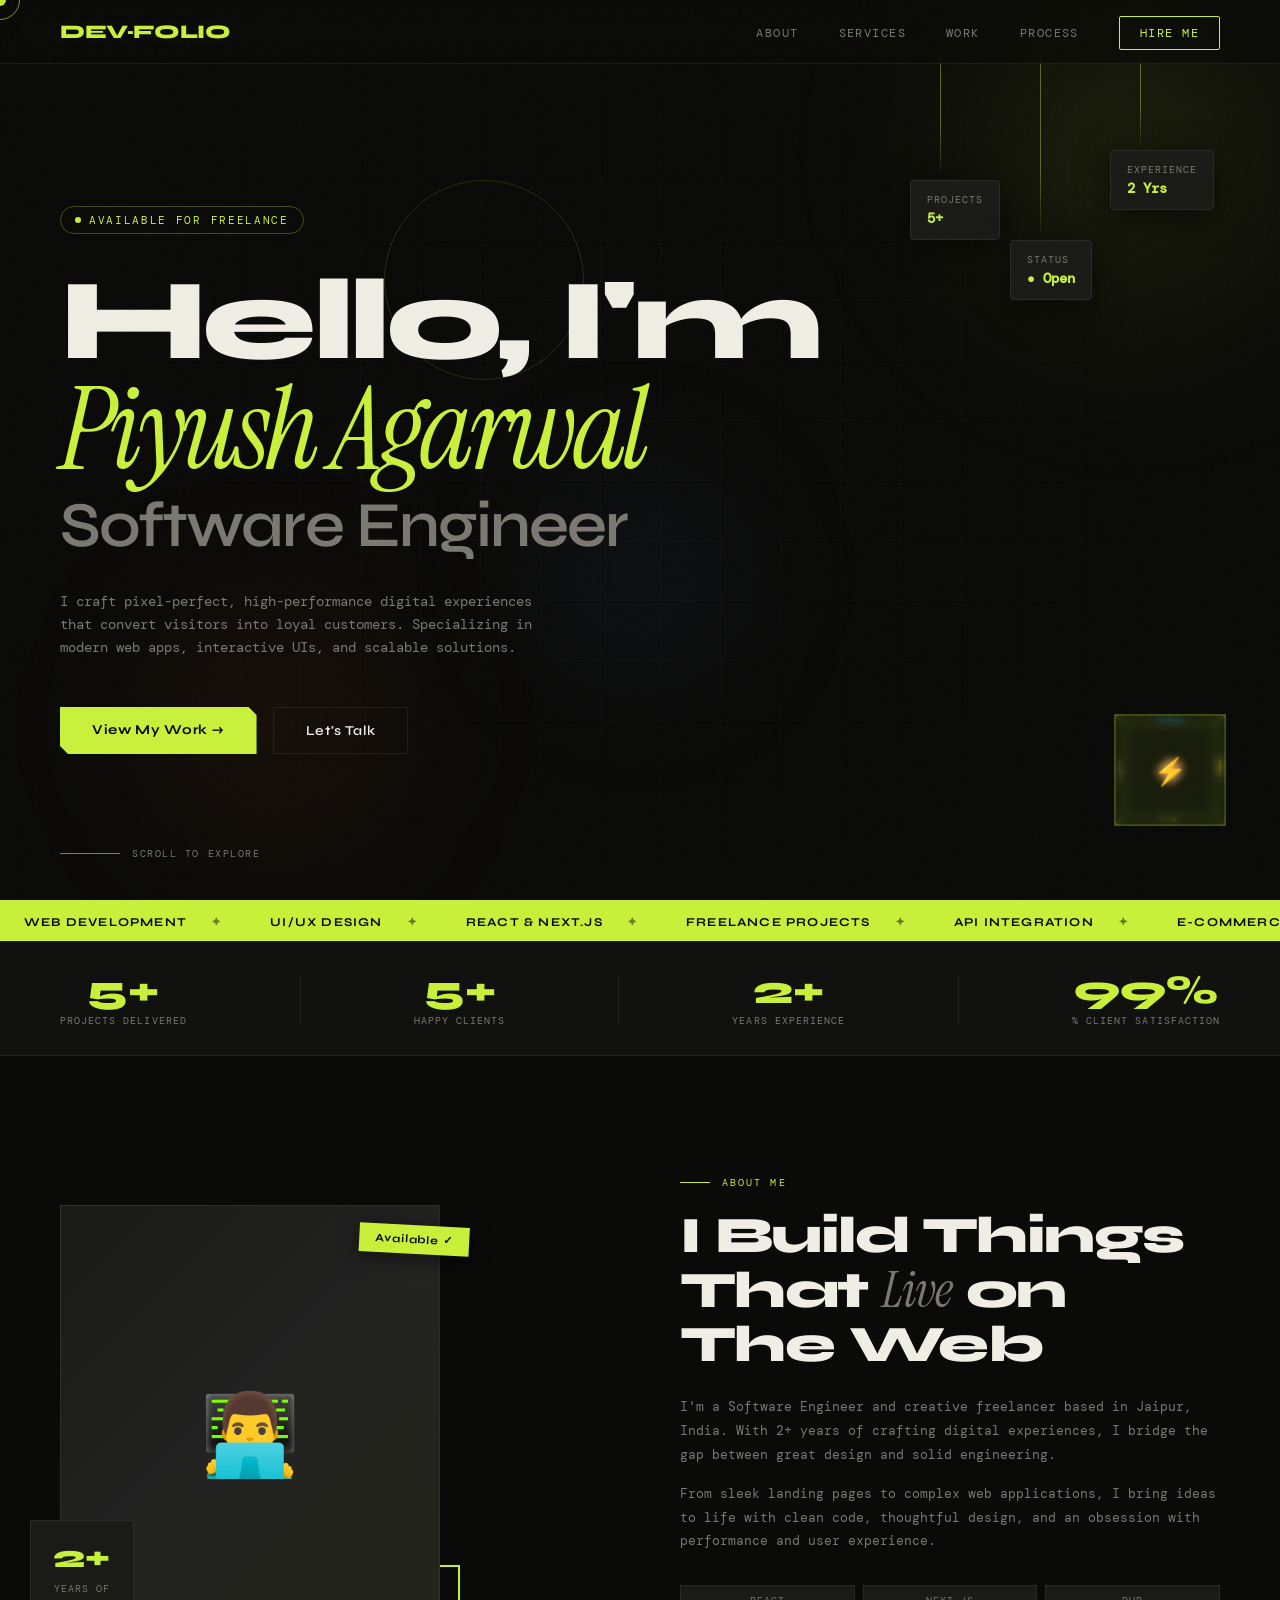
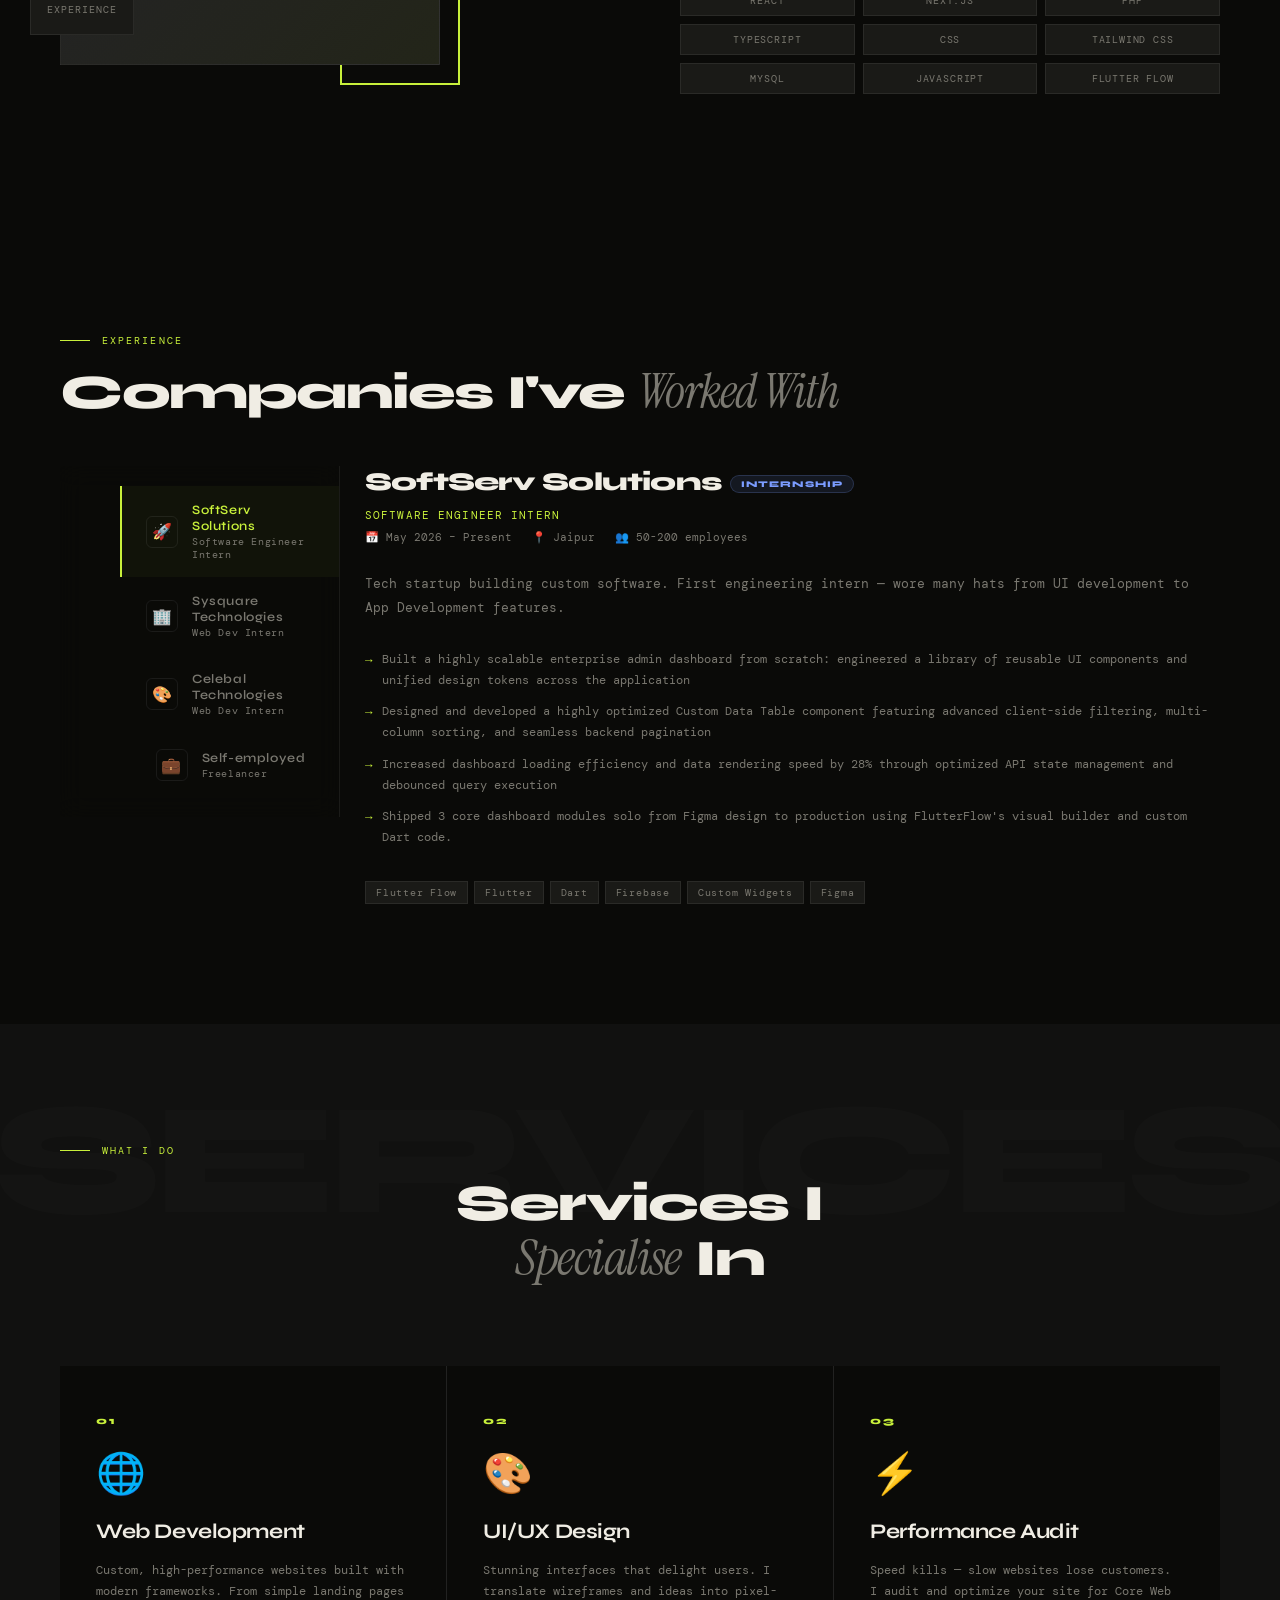
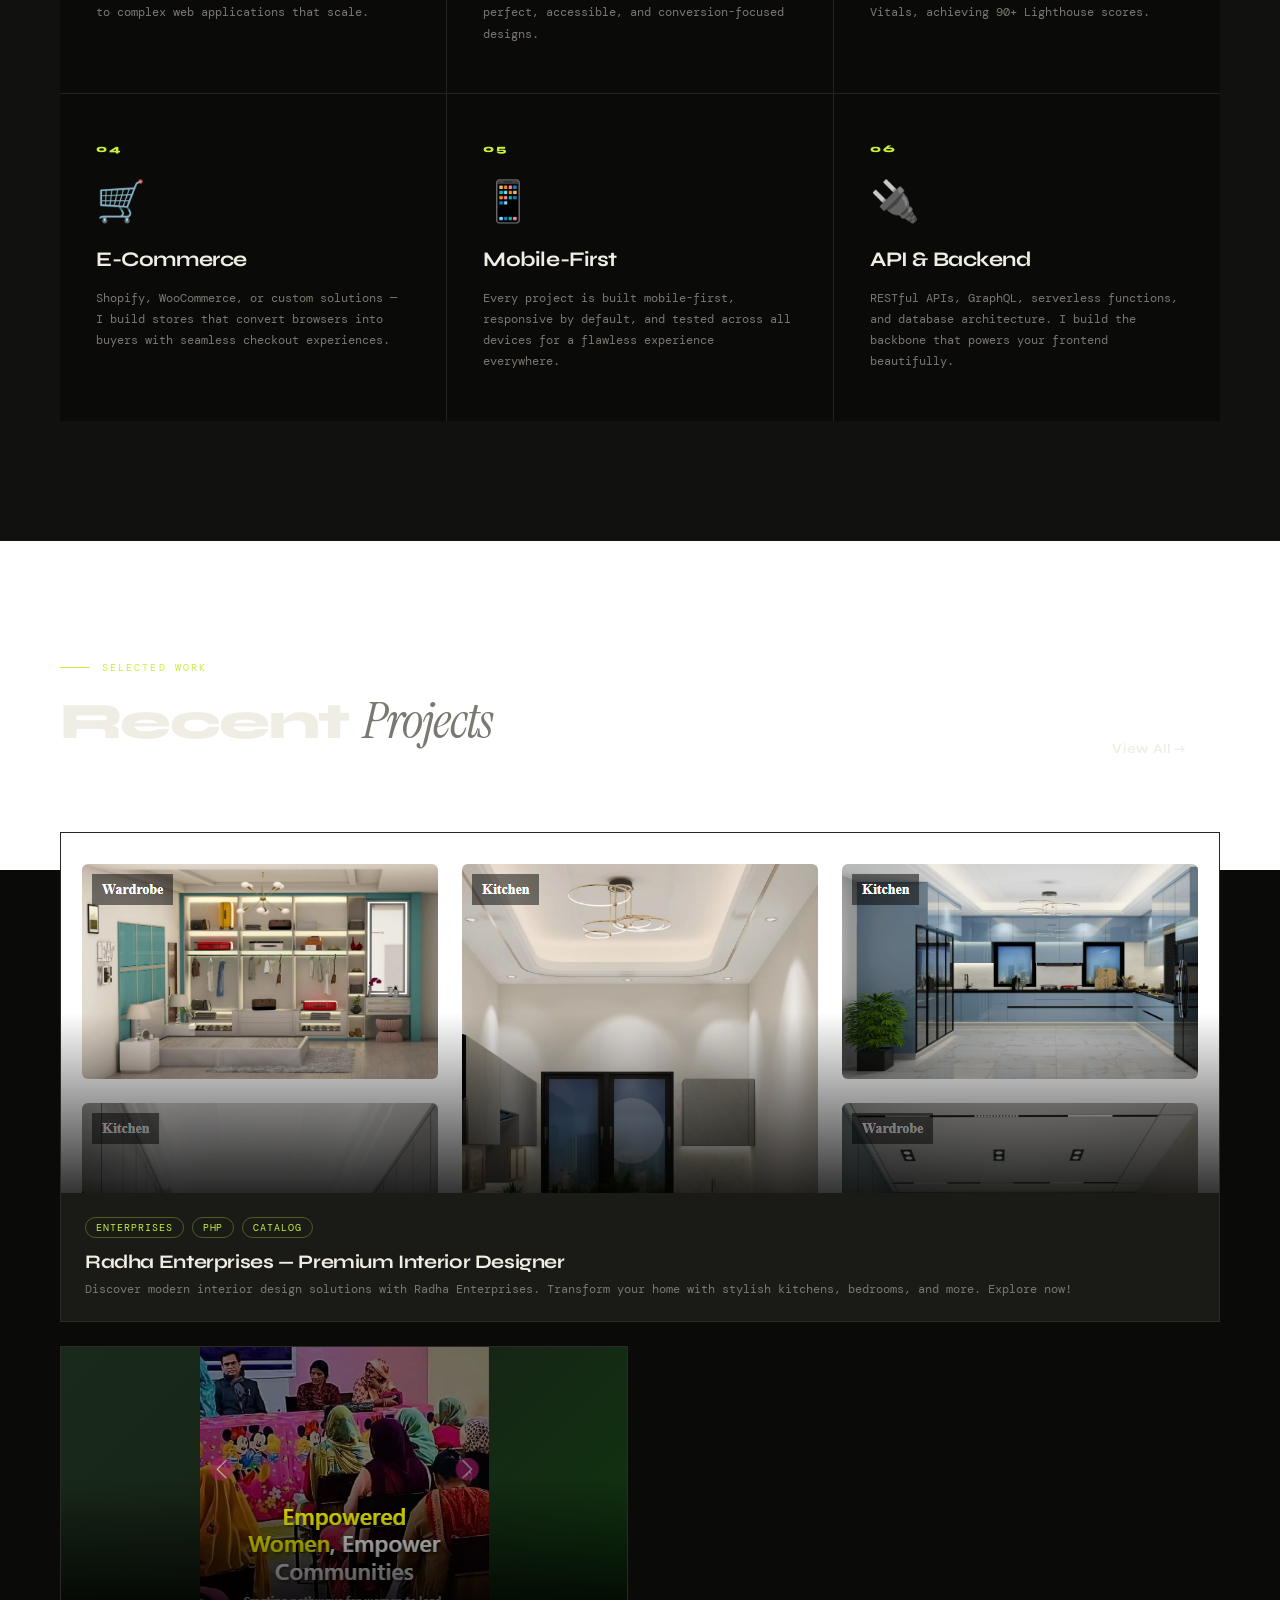
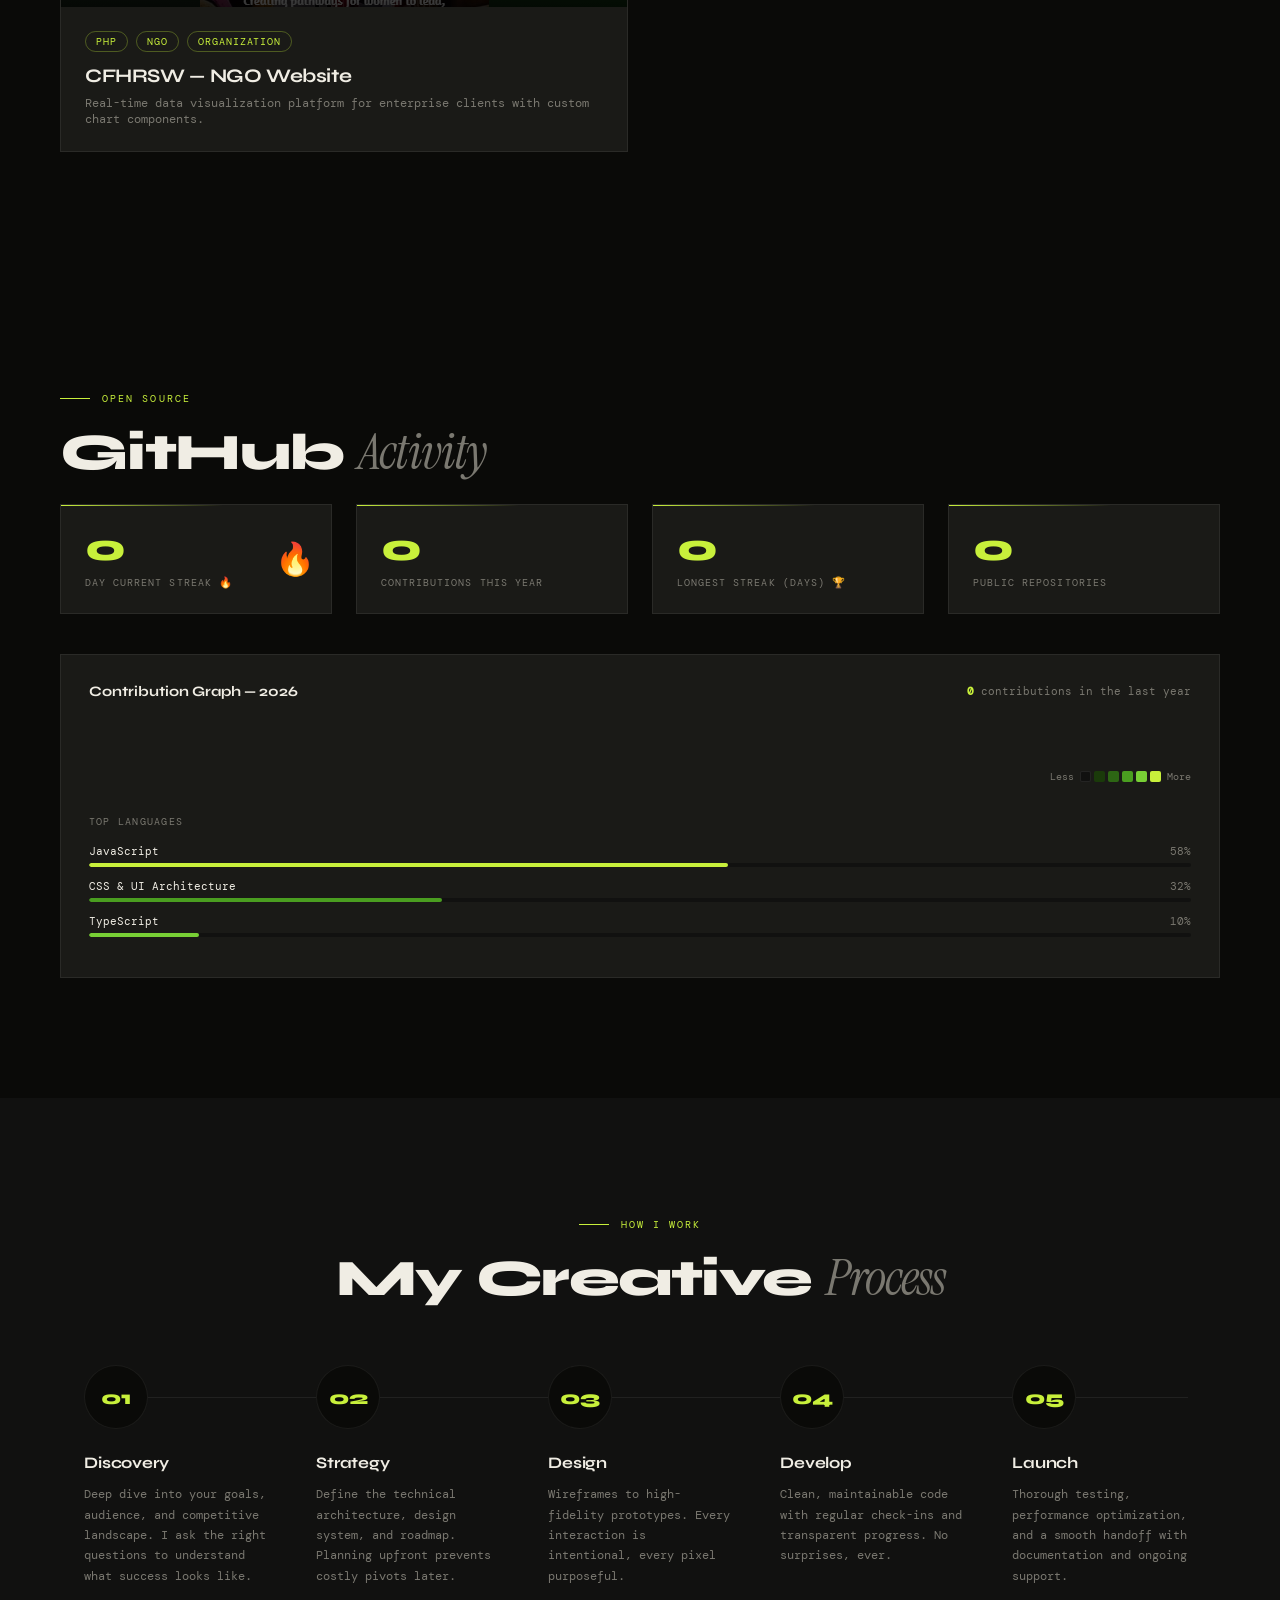
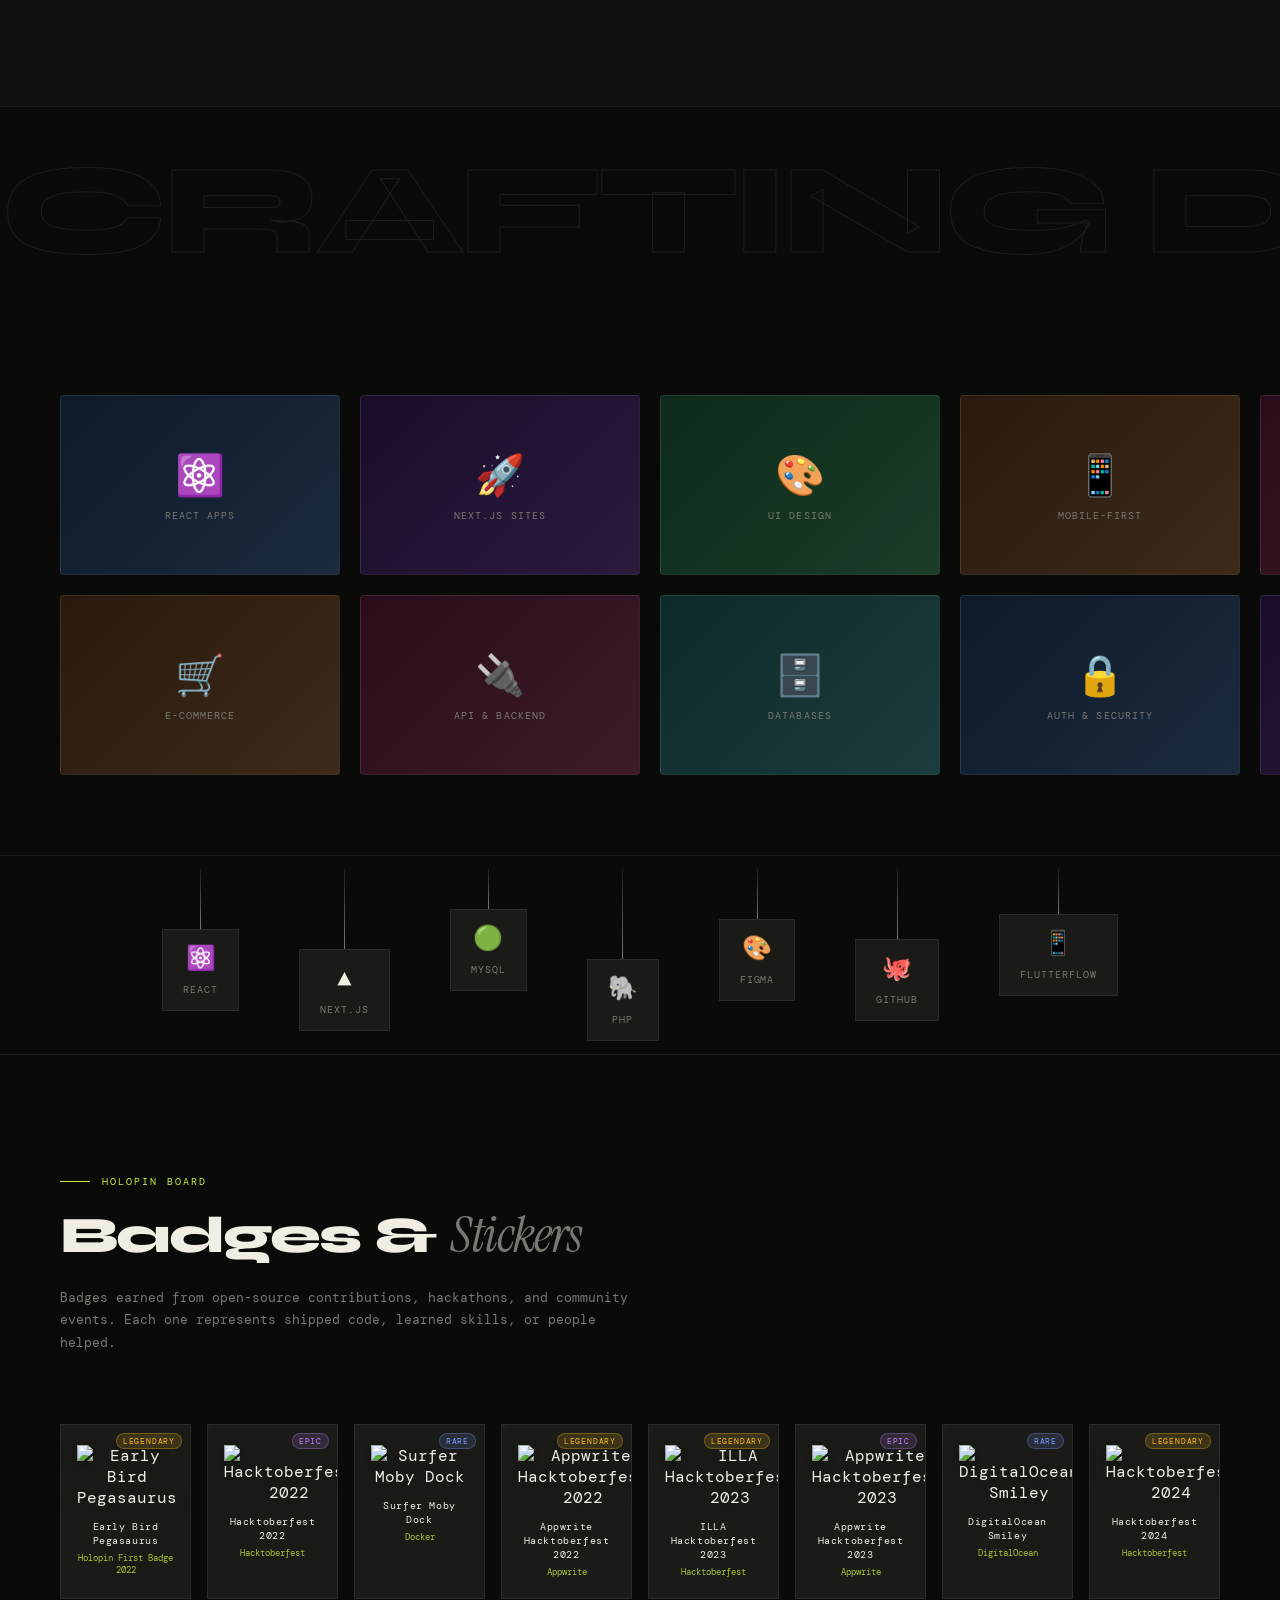
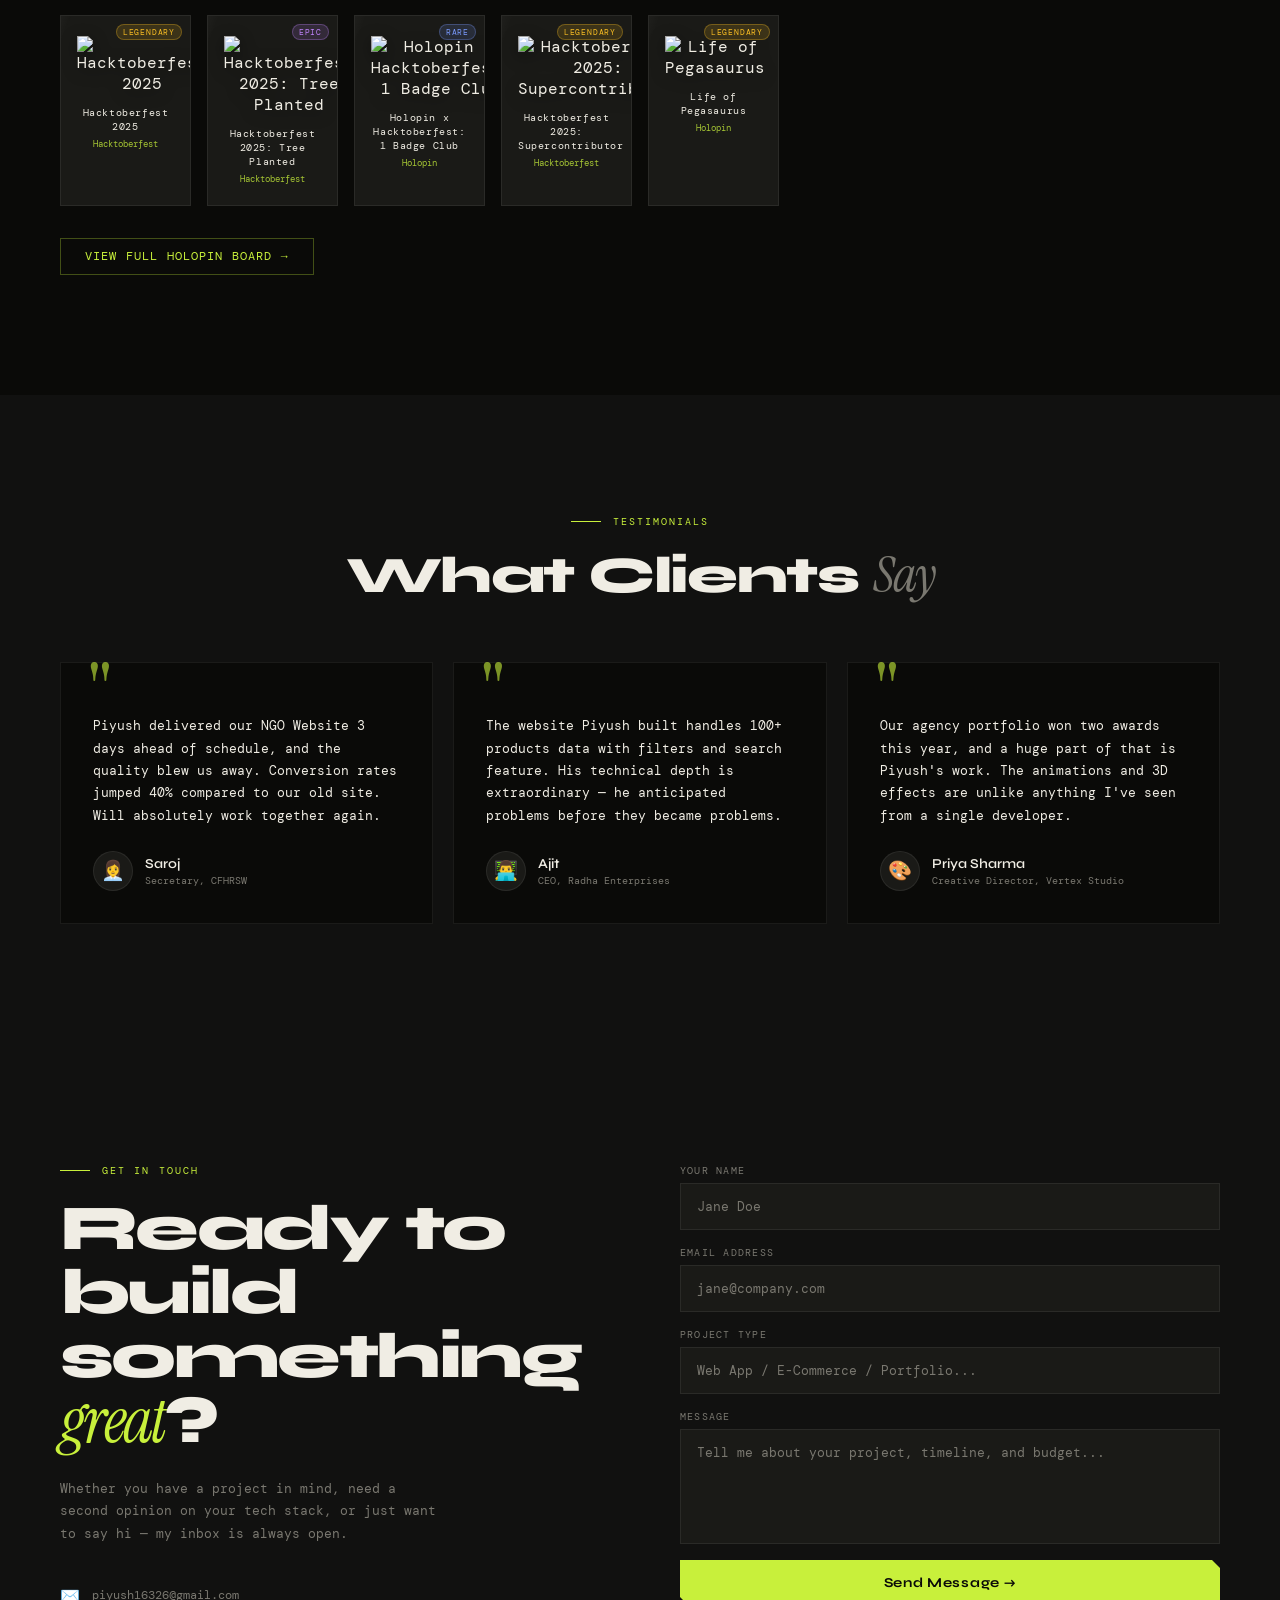
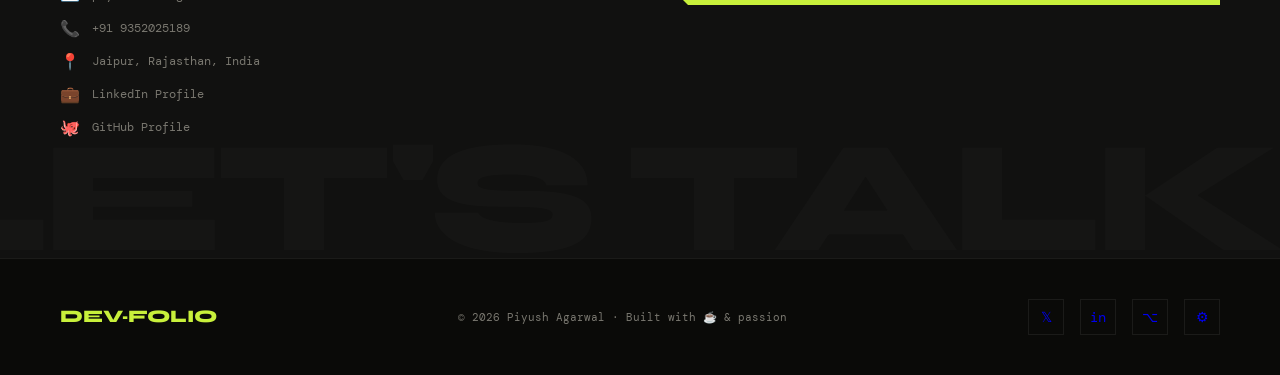
==== commit 3c729641: "badge" ====
--- a/piyush/index.html
+++ b/piyush/index.html
@@ -1,1288 +1,1709 @@
 <!DOCTYPE html>
 <html lang="en">
+
 <head>
-<meta charset="UTF-8">
-<meta name="viewport" content="width=device-width, initial-scale=1.0">
-<title>Portfolio — Web Developer & Freelancer</title>
-<link href="https://fonts.googleapis.com/css2?family=Syne:wght@400;600;700;800&family=DM+Mono:ital,wght@0,300;0,400;1,300&family=Instrument+Serif:ital@0;1&display=swap" rel="stylesheet">
-<link rel="stylesheet" href="index.css">
-
-<style>
-  /* ============================================================
+  <meta charset="UTF-8">
+  <meta name="viewport" content="width=device-width, initial-scale=1.0">
+  <title>Portfolio — Web Developer & Freelancer</title>
+  <link
+    href="https://fonts.googleapis.com/css2?family=Syne:wght@400;600;700;800&family=DM+Mono:ital,wght@0,300;0,400;1,300&family=Instrument+Serif:ital@0;1&display=swap"
+    rel="stylesheet">
+  <link rel="stylesheet" href="index.css">
+
+  <style>
+    /* ============================================================
    WORK EXPERIENCE MODULE (ISOLATED & SAFELY SCOPED)
    ============================================================ */
 
-/* Main Section Background & Padding */
-.exp-section-wrap {
-  padding: 120px 60px;
-  position: relative;
-  background: var(--bg);
-}
-.exp-section-wrap.alt {
-  background: var(--surface);
-}
-
-/* Section Header Typography & Decorators */
-.exp-section-tag {
-  font-size: .65rem;
-  letter-spacing: .2em;
-  text-transform: uppercase;
-  color: var(--accent);
-  margin-bottom: 20px;
-  display: flex;
-  align-items: center;
-  gap: 12px;
-}
-.exp-section-tag::before {
-  content: '';
-  width: 30px;
-  height: 1px;
-  background: var(--accent);
-}
-
-.exp-section-heading {
-  font-family: 'Syne', sans-serif;
-  font-weight: 800;
-  font-size: clamp(2rem, 4vw, 3rem);
-  letter-spacing: -.03em;
-  line-height: 1.05;
-  margin-bottom: 48px;
-}
-.exp-section-heading em {
-  font-family: 'Instrument Serif', serif;
-  font-style: italic;
-  color: var(--muted);
-  font-weight: 400;
-}
-
-/* Core Two-Column Layout Grid */
-.exp-layout {
-  display: grid;
-  grid-template-columns: 280px 1fr;
-  gap: 0;
-  align-items: start;
-}
-
-/* Left Sidebar Navigation (Vertical Stack) */
-.exp-nav {
-  display: flex;
-  flex-direction: column;
-  border-right: 1px solid var(--border);
-  padding-right: 0;
-  position: sticky;
-  top: 40px;
-  border-bottom: 0px;
-}
-
-/* Individual Navigation Tabs */
-.exp-tab {
-  display: flex;
-  align-items: center;
-  gap: 14px;
-  padding: 16px 24px;
-  cursor: pointer;
-  border-left: 2px solid transparent;
-  transition: all .3s;
-  position: relative;
-  font-size: .75rem;
-  letter-spacing: .05em;
-  color: var(--muted);
-}
-.exp-tab:hover {
-  color: var(--text);
-  border-left-color: rgba(200,240,59,.3);
-  background: rgba(255,255,255,.02);
-}
-.exp-tab.active {
-  color: var(--accent);
-  border-left-color: var(--accent);
-  background: rgba(200,240,59,.04);
-}
-
-/* Logo Box Inside Tab Link */
-.exp-tab-logo {
-  width: 32px;
-  height: 32px;
-  border-radius: 6px;
-  display: flex;
-  align-items: center;
-  justify-content: center;
-  font-size: 1rem;
-  flex-shrink: 0;
-  border: 1px solid var(--border);
-}
-.exp-tab-co {
-  display: block;
-  font-family: 'Syne', sans-serif;
-  font-weight: 600;
-  font-size: .8rem;
-}
-.exp-tab-role {
-  display: block;
-  font-size: .6rem;
-  color: var(--muted);
-  margin-top: 1px;
-}
-
-/* Content Container & Center Alignment Mechanism */
-.exp-panels {
-  padding-left: 25px;
-  justify-content: center;
-}
-.exp-panel {
-  display: none;
-  animation: panel-in .4s ease both;
-  width: 100%;
-  max-width: 100%; /* Restricts word width for optimized scannability */
-}
-.exp-panel.active {
-  display: block;
-}
-
-@keyframes panel-in {
-  from { opacity: 0; transform: translateY(12px); }
-  to { opacity: 1; transform: translateY(0); }
-}
-
-/* Experience Metadata Header */
-.exp-header {
-  margin-bottom: 28px;
-}
-.exp-company {
-  font-family: 'Syne', sans-serif;
-  font-weight: 800;
-  font-size: 1.6rem;
-  letter-spacing: -.03em;
-  margin-bottom: 6px;
-}
-.exp-role-tag {
-  display: inline-flex;
-  align-items: center;
-  gap: 8px;
-  font-size: .7rem;
-  letter-spacing: .1em;
-  text-transform: uppercase;
-  color: var(--accent);
-  margin-bottom: 8px;
-}
-.exp-meta {
-  display: flex;
-  gap: 20px;
-  font-size: .7rem;
-  color: var(--muted);
-}
-.exp-meta span {
-  display: flex;
-  align-items: center;
-  gap: 6px;
-}
-.exp-desc {
-  font-size: .82rem;
-  line-height: 1.8;
-  color: var(--muted);
-  margin-bottom: 24px;
-}
-
-/* Experience Bullet Lists */
-.exp-bullets {
-  list-style: none;
-  margin-bottom: 28px;
-}
-.exp-bullets li {
-  font-size: .78rem;
-  line-height: 1.7;
-  color: var(--muted);
-  padding: 5px 0;
-  display: flex;
-  align-items: flex-start;
-  gap: 10px;
-}
-.exp-bullets li::before {
-  content: '→';
-  color: var(--accent);
-  flex-shrink: 0;
-  margin-top: 1px;
-}
-
-/* Tech Stack Tool Pills */
-.exp-tech {
-  display: flex;
-  flex-wrap: wrap;
-  gap: 6px;
-}
-.exp-pill {
-  background: var(--card);
-  border: 1px solid var(--border);
-  font-size: .6rem;
-  letter-spacing: .08em;
-  padding: 4px 10px;
-  color: var(--muted);
-  transition: all .3s;
-  cursor: default;
-}
-.exp-pill:hover {
-  border-color: var(--accent);
-  color: var(--accent);
-}
-
-/* Contextual Employment Status Badges */
-.exp-type-badge {
-  display: inline-block;
-  font-size: .55rem;
-  letter-spacing: .12em;
-  text-transform: uppercase;
-  padding: 3px 10px;
-  border-radius: 100px;
-  margin-left: 8px;
-  vertical-align: middle;
-}
-.full-time { background: rgba(74,222,128,.1); color: var(--green); border: 1px solid rgba(74,222,128,.2); }
-.freelance { background: rgba(200,240,59,.1); color: var(--accent); border: 1px solid rgba(200,240,59,.2); }
-.intern { background: rgba(123,156,255,.1); color: var(--accent3); border: 1px solid rgba(123,156,255,.2); }
-
-
-/* ============================================================
+    /* Main Section Background & Padding */
+    .exp-section-wrap {
+      padding: 120px 60px;
+      position: relative;
+      background: var(--bg);
+    }
+
+    .exp-section-wrap.alt {
+      background: var(--surface);
+    }
+
+    /* Section Header Typography & Decorators */
+    .exp-section-tag {
+      font-size: .65rem;
+      letter-spacing: .2em;
+      text-transform: uppercase;
+      color: var(--accent);
+      margin-bottom: 20px;
+      display: flex;
+      align-items: center;
+      gap: 12px;
+    }
+
+    .exp-section-tag::before {
+      content: '';
+      width: 30px;
+      height: 1px;
+      background: var(--accent);
+    }
+
+    .exp-section-heading {
+      font-family: 'Syne', sans-serif;
+      font-weight: 800;
+      font-size: clamp(2rem, 4vw, 3rem);
+      letter-spacing: -.03em;
+      line-height: 1.05;
+      margin-bottom: 48px;
+    }
+
+    .exp-section-heading em {
+      font-family: 'Instrument Serif', serif;
+      font-style: italic;
+      color: var(--muted);
+      font-weight: 400;
+    }
+
+    /* Core Two-Column Layout Grid */
+    .exp-layout {
+      display: grid;
+      grid-template-columns: 280px 1fr;
+      gap: 0;
+      align-items: start;
+    }
+
+    /* Left Sidebar Navigation (Vertical Stack) */
+    .exp-nav {
+      display: flex;
+      flex-direction: column;
+      border-right: 1px solid var(--border);
+      padding-right: 0;
+      position: sticky;
+      top: 40px;
+      border-bottom: 0px;
+    }
+
+    /* Individual Navigation Tabs */
+    .exp-tab {
+      display: flex;
+      align-items: center;
+      gap: 14px;
+      padding: 16px 24px;
+      cursor: pointer;
+      border-left: 2px solid transparent;
+      transition: all .3s;
+      position: relative;
+      font-size: .75rem;
+      letter-spacing: .05em;
+      color: var(--muted);
+    }
+
+    .exp-tab:hover {
+      color: var(--text);
+      border-left-color: rgba(200, 240, 59, .3);
+      background: rgba(255, 255, 255, .02);
+    }
+
+    .exp-tab.active {
+      color: var(--accent);
+      border-left-color: var(--accent);
+      background: rgba(200, 240, 59, .04);
+    }
+
+    /* Logo Box Inside Tab Link */
+    .exp-tab-logo {
+      width: 32px;
+      height: 32px;
+      border-radius: 6px;
+      display: flex;
+      align-items: center;
+      justify-content: center;
+      font-size: 1rem;
+      flex-shrink: 0;
+      border: 1px solid var(--border);
+    }
+
+    .exp-tab-co {
+      display: block;
+      font-family: 'Syne', sans-serif;
+      font-weight: 600;
+      font-size: .8rem;
+    }
+
+    .exp-tab-role {
+      display: block;
+      font-size: .6rem;
+      color: var(--muted);
+      margin-top: 1px;
+    }
+
+    /* Content Container & Center Alignment Mechanism */
+    .exp-panels {
+      padding-left: 25px;
+      justify-content: center;
+    }
+
+    .exp-panel {
+      display: none;
+      animation: panel-in .4s ease both;
+      width: 100%;
+      max-width: 100%;
+      /* Restricts word width for optimized scannability */
+    }
+
+    .exp-panel.active {
+      display: block;
+    }
+
+    @keyframes panel-in {
+      from {
+        opacity: 0;
+        transform: translateY(12px);
+      }
+
+      to {
+        opacity: 1;
+        transform: translateY(0);
+      }
+    }
+
+    /* Experience Metadata Header */
+    .exp-header {
+      margin-bottom: 28px;
+    }
+
+    .exp-company {
+      font-family: 'Syne', sans-serif;
+      font-weight: 800;
+      font-size: 1.6rem;
+      letter-spacing: -.03em;
+      margin-bottom: 6px;
+    }
+
+    .exp-role-tag {
+      display: inline-flex;
+      align-items: center;
+      gap: 8px;
+      font-size: .7rem;
+      letter-spacing: .1em;
+      text-transform: uppercase;
+      color: var(--accent);
+      margin-bottom: 8px;
+    }
+
+    .exp-meta {
+      display: flex;
+      gap: 20px;
+      font-size: .7rem;
+      color: var(--muted);
+    }
+
+    .exp-meta span {
+      display: flex;
+      align-items: center;
+      gap: 6px;
+    }
+
+    .exp-desc {
+      font-size: .82rem;
+      line-height: 1.8;
+      color: var(--muted);
+      margin-bottom: 24px;
+    }
+
+    /* Experience Bullet Lists */
+    .exp-bullets {
+      list-style: none;
+      margin-bottom: 28px;
+    }
+
+    .exp-bullets li {
+      font-size: .78rem;
+      line-height: 1.7;
+      color: var(--muted);
+      padding: 5px 0;
+      display: flex;
+      align-items: flex-start;
+      gap: 10px;
+    }
+
+    .exp-bullets li::before {
+      content: '→';
+      color: var(--accent);
+      flex-shrink: 0;
+      margin-top: 1px;
+    }
+
+    /* Tech Stack Tool Pills */
+    .exp-tech {
+      display: flex;
+      flex-wrap: wrap;
+      gap: 6px;
+    }
+
+    .exp-pill {
+      background: var(--card);
+      border: 1px solid var(--border);
+      font-size: .6rem;
+      letter-spacing: .08em;
+      padding: 4px 10px;
+      color: var(--muted);
+      transition: all .3s;
+      cursor: default;
+    }
+
+    .exp-pill:hover {
+      border-color: var(--accent);
+      color: var(--accent);
+    }
+
+    /* Contextual Employment Status Badges */
+    .exp-type-badge {
+      display: inline-block;
+      font-size: .55rem;
+      letter-spacing: .12em;
+      text-transform: uppercase;
+      padding: 3px 10px;
+      border-radius: 100px;
+      margin-left: 8px;
+      vertical-align: middle;
+    }
+
+    .full-time {
+      background: rgba(74, 222, 128, .1);
+      color: var(--green);
+      border: 1px solid rgba(74, 222, 128, .2);
+    }
+
+    .freelance {
+      background: rgba(200, 240, 59, .1);
+      color: var(--accent);
+      border: 1px solid rgba(200, 240, 59, .2);
+    }
+
+    .intern {
+      background: rgba(123, 156, 255, .1);
+      color: var(--accent3);
+      border: 1px solid rgba(123, 156, 255, .2);
+    }
+
+
+    /* ============================================================
    RESPONSIVE DESIGN (BREAKPOINT: 900PX)
    ============================================================ */
-@media (max-width: 900px) {
-  .exp-section-wrap {
-    padding: 80px 24px;
-  }
-  .exp-layout {
-    grid-template-columns: 1fr; /* Drop multi-column structure */
-  }
-  .exp-nav {
-    flex-direction: row; /* Turn sidebar layout into a touch sliding row wrapper */
-    border-right: none;
-    border-bottom: 1px solid var(--border);
-    overflow-x: auto;
-    padding-bottom: 0;
-    margin-bottom: 32px;
-    position: static;
-    -webkit-overflow-scrolling: touch; /* Enable smooth iOS momentum scrolling */
-  }
-  .exp-tab {
-    flex-shrink: 0;
-    border-left: none;
-    border-bottom: 2px solid transparent; /* Move active indicator accent line to bottom edge */
-    padding: 12px 20px;
-  }
-  .exp-tab.active {
-    border-left: none;
-    border-bottom-color: var(--accent);
-  }
-  .exp-panels {
-    padding-left: 0;
-  }
-  .exp-panel {
-    max-width: 100%; /* Drop page constraints on small phone layouts */
-  }
-}
-</style>
-
-<style>
-
-  /* ============================================================
+    @media (max-width: 900px) {
+      .exp-section-wrap {
+        padding: 80px 24px;
+      }
+
+      .exp-layout {
+        grid-template-columns: 1fr;
+        /* Drop multi-column structure */
+      }
+
+      .exp-nav {
+        flex-direction: row;
+        /* Turn sidebar layout into a touch sliding row wrapper */
+        border-right: none;
+        border-bottom: 1px solid var(--border);
+        overflow-x: auto;
+        padding-bottom: 0;
+        margin-bottom: 32px;
+        position: static;
+        -webkit-overflow-scrolling: touch;
+        /* Enable smooth iOS momentum scrolling */
+      }
+
+      .exp-tab {
+        flex-shrink: 0;
+        border-left: none;
+        border-bottom: 2px solid transparent;
+        /* Move active indicator accent line to bottom edge */
+        padding: 12px 20px;
+      }
+
+      .exp-tab.active {
+        border-left: none;
+        border-bottom-color: var(--accent);
+      }
+
+      .exp-panels {
+        padding-left: 0;
+      }
+
+      .exp-panel {
+        max-width: 100%;
+        /* Drop page constraints on small phone layouts */
+      }
+    }
+  </style>
+
+  <style>
+    /* ============================================================
    2. GITHUB CONTRIBUTION STREAK MAP
    ============================================================ */
-#github{}
-.github-layout{display:grid;grid-template-columns:1fr 1fr;gap:40px;margin-bottom:40px;}
-.github-card{background:var(--card);border:1px solid var(--border);padding:28px;position:relative;overflow:hidden;}
-.github-card::before{content:'';position:absolute;top:0;left:0;right:0;height:1px;background:linear-gradient(to right,var(--accent),transparent 60%);}
-.gh-stat-num{font-family:'Syne',sans-serif;font-weight:800;font-size:2.8rem;color:var(--accent);line-height:1;display:block;}
-.gh-stat-label{font-size:.65rem;letter-spacing:.1em;text-transform:uppercase;color:var(--muted);display:block;margin-top:6px;}
-.gh-streak-fire{position:absolute;right:20px;top:50%;transform:translateY(-50%);font-size:2.5rem;animation:fire-pulse 2s ease-in-out infinite;}
-@keyframes fire-pulse{0%,100%{transform:translateY(-50%) scale(1);}50%{transform:translateY(-55%) scale(1.08);}}
-
-/* Contribution grid */
-.contrib-section{background:var(--card);border:1px solid var(--border);padding:28px;overflow:hidden;}
-.contrib-header{display:flex;justify-content:space-between;align-items:center;margin-bottom:20px;}
-.contrib-title{font-family:'Syne',sans-serif;font-weight:700;font-size:.9rem;}
-.contrib-count{font-size:.7rem;color:var(--muted);}
-.contrib-count strong{color:var(--accent);}
-
-.contrib-grid-wrap{overflow-x:auto;padding-bottom:8px;}
-.contrib-grid{display:flex;gap:3px;align-items:flex-start;}
-.contrib-week{display:flex;flex-direction:column;gap:3px;}
-.contrib-day{
-  width:11px;height:11px;border-radius:2px;
-  background:var(--surface);border:1px solid rgba(255,255,255,.04);
-  cursor:pointer;transition:transform .15s;position:relative;
-}
-.contrib-day:hover{transform:scale(1.4);z-index:10;}
-.contrib-day[data-level="1"]{background:#1a3a0a;border-color:#2a5a10;}
-.contrib-day[data-level="2"]{background:#2d6614;border-color:#3d8a1c;}
-.contrib-day[data-level="3"]{background:#4a9e20;border-color:#5ab82a;}
-.contrib-day[data-level="4"]{background:#78d035;border-color:#9ae048;}
-.contrib-day[data-level="5"]{background:#c8f03b;border-color:#d8f860;box-shadow:0 0 6px rgba(200,240,59,.4);}
-
-.contrib-months{display:flex;gap:3px;margin-bottom:6px;padding-left:0;}
-.contrib-month-label{font-size:.55rem;color:var(--muted);letter-spacing:.05em;text-align:center;}
-
-.contrib-legend{display:flex;align-items:center;gap:6px;margin-top:12px;justify-content:flex-end;}
-.contrib-legend span{font-size:.6rem;color:var(--muted);}
-.legend-boxes{display:flex;gap:3px;}
-.legend-box{width:11px;height:11px;border-radius:2px;}
-
-/* Tooltip */
-.contrib-tooltip{
-  position:fixed;background:var(--card2);border:1px solid var(--border2);
-  padding:6px 10px;font-size:.62rem;color:var(--text);pointer-events:none;
-  z-index:1000;white-space:nowrap;opacity:0;transition:opacity .15s;
-  box-shadow:0 4px 20px rgba(0,0,0,.6);
-}
-.contrib-tooltip.show{opacity:1;}
-
-/* Language bars */
-.lang-section{margin-top:24px;}
-.lang-title{font-size:.65rem;letter-spacing:.12em;text-transform:uppercase;color:var(--muted);margin-bottom:16px;}
-.lang-bar-row{margin-bottom:12px;}
-.lang-bar-header{display:flex;justify-content:space-between;margin-bottom:5px;font-size:.7rem;}
-.lang-name{color:var(--text);}
-.lang-pct{color:var(--muted);}
-.lang-bar-track{height:4px;background:var(--surface);border-radius:2px;overflow:hidden;}
-.lang-bar-fill{height:100%;border-radius:2px;width:0;transition:width 1.2s cubic-bezier(.4,0,.2,1);}
-
-/* ============================================================
+    #github {}
+
+    .github-layout {
+      display: grid;
+      grid-template-columns: 1fr 1fr;
+      gap: 40px;
+      margin-bottom: 40px;
+    }
+
+    .github-card {
+      background: var(--card);
+      border: 1px solid var(--border);
+      padding: 28px;
+      position: relative;
+      overflow: hidden;
+    }
+
+    .github-card::before {
+      content: '';
+      position: absolute;
+      top: 0;
+      left: 0;
+      right: 0;
+      height: 1px;
+      background: linear-gradient(to right, var(--accent), transparent 60%);
+    }
+
+    .gh-stat-num {
+      font-family: 'Syne', sans-serif;
+      font-weight: 800;
+      font-size: 2.8rem;
+      color: var(--accent);
+      line-height: 1;
+      display: block;
+    }
+
+    .gh-stat-label {
+      font-size: .65rem;
+      letter-spacing: .1em;
+      text-transform: uppercase;
+      color: var(--muted);
+      display: block;
+      margin-top: 6px;
+    }
+
+    .gh-streak-fire {
+      position: absolute;
+      right: 20px;
+      top: 50%;
+      transform: translateY(-50%);
+      font-size: 2.5rem;
+      animation: fire-pulse 2s ease-in-out infinite;
+    }
+
+    @keyframes fire-pulse {
+
+      0%,
+      100% {
+        transform: translateY(-50%) scale(1);
+      }
+
+      50% {
+        transform: translateY(-55%) scale(1.08);
+      }
+    }
+
+    /* Contribution grid */
+    .contrib-section {
+      background: var(--card);
+      border: 1px solid var(--border);
+      padding: 28px;
+      overflow: hidden;
+    }
+
+    .contrib-header {
+      display: flex;
+      justify-content: space-between;
+      align-items: center;
+      margin-bottom: 20px;
+    }
+
+    .contrib-title {
+      font-family: 'Syne', sans-serif;
+      font-weight: 700;
+      font-size: .9rem;
+    }
+
+    .contrib-count {
+      font-size: .7rem;
+      color: var(--muted);
+    }
+
+    .contrib-count strong {
+      color: var(--accent);
+    }
+
+    .contrib-grid-wrap {
+      overflow-x: auto;
+      padding-bottom: 8px;
+    }
+
+    .contrib-grid {
+      display: flex;
+      gap: 3px;
+      align-items: flex-start;
+    }
+
+    .contrib-week {
+      display: flex;
+      flex-direction: column;
+      gap: 3px;
+    }
+
+    .contrib-day {
+      width: 11px;
+      height: 11px;
+      border-radius: 2px;
+      background: var(--surface);
+      border: 1px solid rgba(255, 255, 255, .04);
+      cursor: pointer;
+      transition: transform .15s;
+      position: relative;
+    }
+
+    .contrib-day:hover {
+      transform: scale(1.4);
+      z-index: 10;
+    }
+
+    .contrib-day[data-level="1"] {
+      background: #1a3a0a;
+      border-color: #2a5a10;
+    }
+
+    .contrib-day[data-level="2"] {
+      background: #2d6614;
+      border-color: #3d8a1c;
+    }
+
+    .contrib-day[data-level="3"] {
+      background: #4a9e20;
+      border-color: #5ab82a;
+    }
+
+    .contrib-day[data-level="4"] {
+      background: #78d035;
+      border-color: #9ae048;
+    }
+
+    .contrib-day[data-level="5"] {
+      background: #c8f03b;
+      border-color: #d8f860;
+      box-shadow: 0 0 6px rgba(200, 240, 59, .4);
+    }
+
+    .contrib-months {
+      display: flex;
+      gap: 3px;
+      margin-bottom: 6px;
+      padding-left: 0;
+    }
+
+    .contrib-month-label {
+      font-size: .55rem;
+      color: var(--muted);
+      letter-spacing: .05em;
+      text-align: center;
+    }
+
+    .contrib-legend {
+      display: flex;
+      align-items: center;
+      gap: 6px;
+      margin-top: 12px;
+      justify-content: flex-end;
+    }
+
+    .contrib-legend span {
+      font-size: .6rem;
+      color: var(--muted);
+    }
+
+    .legend-boxes {
+      display: flex;
+      gap: 3px;
+    }
+
+    .legend-box {
+      width: 11px;
+      height: 11px;
+      border-radius: 2px;
+    }
+
+    /* Tooltip */
+    .contrib-tooltip {
+      position: fixed;
+      background: var(--card2);
+      border: 1px solid var(--border2);
+      padding: 6px 10px;
+      font-size: .62rem;
+      color: var(--text);
+      pointer-events: none;
+      z-index: 1000;
+      white-space: nowrap;
+      opacity: 0;
+      transition: opacity .15s;
+      box-shadow: 0 4px 20px rgba(0, 0, 0, .6);
+    }
+
+    .contrib-tooltip.show {
+      opacity: 1;
+    }
+
+    /* Language bars */
+    .lang-section {
+      margin-top: 24px;
+    }
+
+    .lang-title {
+      font-size: .65rem;
+      letter-spacing: .12em;
+      text-transform: uppercase;
+      color: var(--muted);
+      margin-bottom: 16px;
+    }
+
+    .lang-bar-row {
+      margin-bottom: 12px;
+    }
+
+    .lang-bar-header {
+      display: flex;
+      justify-content: space-between;
+      margin-bottom: 5px;
+      font-size: .7rem;
+    }
+
+    .lang-name {
+      color: var(--text);
+    }
+
+    .lang-pct {
+      color: var(--muted);
+    }
+
+    .lang-bar-track {
+      height: 4px;
+      background: var(--surface);
+      border-radius: 2px;
+      overflow: hidden;
+    }
+
+    .lang-bar-fill {
+      height: 100%;
+      border-radius: 2px;
+      width: 0;
+      transition: width 1.2s cubic-bezier(.4, 0, .2, 1);
+    }
+
+    /* ============================================================
    3. HOLOPIN BADGES
    ============================================================ */
-#badges{}
-.badges-intro{font-size:.82rem;line-height:1.7;color:var(--muted);max-width:580px;margin-bottom:48px;}
-.badges-grid{display:grid;grid-template-columns:repeat(auto-fill,minmax(130px,1fr));gap:16px;}
-.badge-card{
-  background:var(--card);border:1px solid var(--border);
-  padding:20px 16px;text-align:center;
-  position:relative;overflow:hidden;cursor:pointer;
-  transition:transform .3s,border-color .3s,box-shadow .3s;
-  group:true;
-}
-.badge-card:hover{transform:translateY(-6px) scale(1.02);border-color:rgba(255,255,255,.15);box-shadow:0 16px 40px rgba(0,0,0,.5);}
-.badge-card::after{content:'';position:absolute;inset:0;background:linear-gradient(135deg,rgba(255,255,255,.04),transparent);opacity:0;transition:opacity .3s;}
-.badge-card:hover::after{opacity:1;}
-
-.badge-shine{
-  position:absolute;top:-50%;left:-60%;width:40%;height:200%;
-  background:linear-gradient(to right,transparent,rgba(255,255,255,.06),transparent);
-  transform:rotate(20deg);transition:left .5s;pointer-events:none;
-}
-.badge-card:hover .badge-shine{left:120%;}
-
-.badge-icon{font-size:2.5rem;display:block;margin-bottom:10px;filter:drop-shadow(0 4px 8px rgba(0,0,0,.4));}
-.badge-name{font-size:.62rem;letter-spacing:.06em;color:var(--muted);display:block;line-height:1.4;}
-.badge-event{font-size:.58rem;color:var(--accent);display:block;margin-top:3px;opacity:.8;}
-.badge-rarity{
-  position:absolute;top:8px;right:8px;
-  font-size:.5rem;letter-spacing:.1em;text-transform:uppercase;
-  padding:2px 6px;border-radius:100px;
-}
-.rarity-common{background:rgba(122,120,112,.2);color:var(--muted);border:1px solid rgba(122,120,112,.3);}
-.rarity-rare{background:rgba(123,156,255,.15);color:var(--accent3);border:1px solid rgba(123,156,255,.3);}
-.rarity-epic{background:rgba(192,132,252,.15);color:var(--accent4);border:1px solid rgba(192,132,252,.3);}
-.rarity-legendary{background:rgba(251,191,36,.15);color:var(--yellow);border:1px solid rgba(251,191,36,.3);}
-
-.badges-board-link{
-  display:inline-flex;align-items:center;gap:10px;margin-top:32px;
-  font-size:.72rem;letter-spacing:.1em;text-transform:uppercase;
-  color:var(--accent);border:1px solid rgba(200,240,59,.3);
-  padding:10px 24px;text-decoration:none;transition:all .3s;
-}
-.badges-board-link:hover{background:var(--accent);color:var(--bg);}
-</style>
-
-<style>
-  /* ============================================================
+    #badges {}
+
+    .badges-intro {
+      font-size: .82rem;
+      line-height: 1.7;
+      color: var(--muted);
+      max-width: 580px;
+      margin-bottom: 48px;
+    }
+
+    .badges-grid {
+      display: grid;
+      grid-template-columns: repeat(auto-fill, minmax(130px, 1fr));
+      gap: 16px;
+    }
+
+    .badge-card {
+      background: var(--card);
+      border: 1px solid var(--border);
+      padding: 20px 16px;
+      text-align: center;
+      position: relative;
+      overflow: hidden;
+      cursor: pointer;
+      transition: transform .3s, border-color .3s, box-shadow .3s;
+      group: true;
+    }
+
+    .badge-card:hover {
+      transform: translateY(-6px) scale(1.02);
+      border-color: rgba(255, 255, 255, .15);
+      box-shadow: 0 16px 40px rgba(0, 0, 0, .5);
+    }
+
+    .badge-card::after {
+      content: '';
+      position: absolute;
+      inset: 0;
+      background: linear-gradient(135deg, rgba(255, 255, 255, .04), transparent);
+      opacity: 0;
+      transition: opacity .3s;
+    }
+
+    .badge-card:hover::after {
+      opacity: 1;
+    }
+
+    .badge-shine {
+      position: absolute;
+      top: -50%;
+      left: -60%;
+      width: 40%;
+      height: 200%;
+      background: linear-gradient(to right, transparent, rgba(255, 255, 255, .06), transparent);
+      transform: rotate(20deg);
+      transition: left .5s;
+      pointer-events: none;
+    }
+
+    .badge-card:hover .badge-shine {
+      left: 120%;
+    }
+
+    .badge-icon {
+      font-size: 2.5rem;
+      display: block;
+      margin-bottom: 10px;
+      filter: drop-shadow(0 4px 8px rgba(0, 0, 0, .4));
+    }
+
+    .badge-name {
+      font-size: .62rem;
+      letter-spacing: .06em;
+      color: var(--muted);
+      display: block;
+      line-height: 1.4;
+    }
+
+    .badge-event {
+      font-size: .58rem;
+      color: var(--accent);
+      display: block;
+      margin-top: 3px;
+      opacity: .8;
+    }
+
+    .badge-rarity {
+      position: absolute;
+      top: 8px;
+      right: 8px;
+      font-size: .5rem;
+      letter-spacing: .1em;
+      text-transform: uppercase;
+      padding: 2px 6px;
+      border-radius: 100px;
+    }
+
+    .rarity-common {
+      background: rgba(122, 120, 112, .2);
+      color: var(--muted);
+      border: 1px solid rgba(122, 120, 112, .3);
+    }
+
+    .rarity-rare {
+      background: rgba(123, 156, 255, .15);
+      color: var(--accent3);
+      border: 1px solid rgba(123, 156, 255, .3);
+    }
+
+    .rarity-epic {
+      background: rgba(192, 132, 252, .15);
+      color: var(--accent4);
+      border: 1px solid rgba(192, 132, 252, .3);
+    }
+
+    .rarity-legendary {
+      background: rgba(251, 191, 36, .15);
+      color: var(--yellow);
+      border: 1px solid rgba(251, 191, 36, .3);
+    }
+
+    .badges-board-link {
+      display: inline-flex;
+      align-items: center;
+      gap: 10px;
+      margin-top: 32px;
+      font-size: .72rem;
+      letter-spacing: .1em;
+      text-transform: uppercase;
+      color: var(--accent);
+      border: 1px solid rgba(200, 240, 59, .3);
+      padding: 10px 24px;
+      text-decoration: none;
+      transition: all .3s;
+    }
+
+    .badges-board-link:hover {
+      background: var(--accent);
+      color: var(--bg);
+    }
+  </style>
+
+  <style>
+    /* ============================================================
    2. GITHUB CONTRIBUTION STREAK MAP (Integrated)
    ============================================================ */
-#github {
-  padding: 120px 60px; /* Aligns with desktop spacing implicit in your media query */
-  position: relative;
-}
-
-.github-layout {
-  display: grid;
-  grid-template-columns: repeat(4, 1fr); /* 4 columns on desktop instead of 2 for a cleaner horizontal row */
-  gap: 24px;
-  margin-bottom: 40px;
-}
-
-.github-card {
-  background: var(--card);
-  border: 1px solid var(--border);
-  padding: 24px;
-  position: relative;
-  overflow: hidden;
-  display: flex;
-  flex-direction: column;
-  justify-content: center;
-}
-
-.github-card::before {
-  content: '';
-  position: absolute;
-  top: 0;
-  left: 0;
-  right: 0;
-  height: 1px;
-  background: linear-gradient(to right, var(--accent), transparent 60%);
-}
-
-.gh-stat-num {
-  font-family: 'Syne', sans-serif;
-  font-weight: 800;
-  font-size: clamp(2rem, 3vw, 2.8rem); /* Prevent overlapping on medium tablet screens */
-  color: var(--accent);
-  line-height: 1;
-  display: block;
-}
-
-.gh-stat-label {
-  font-size: .65rem;
-  letter-spacing: .1em;
-  text-transform: uppercase;
-  color: var(--muted);
-  display: block;
-  margin-top: 8px;
-}
-
-.gh-streak-fire {
-  position: absolute;
-  right: 16px;
-  top: 50%;
-  transform: translateY(-50%);
-  font-size: 2rem;
-  animation: fire-pulse 2s ease-in-out infinite;
-}
-
-@keyframes fire-pulse {
-  0%, 100% { transform: translateY(-50%) scale(1); }
-  50% { transform: translateY(-53%) scale(1.08); }
-}
-
-/* --- Contribution grid --- */
-.contrib-section {
-  background: var(--card);
-  border: 1px solid var(--border);
-  padding: 28px;
-  overflow: hidden;
-}
-
-.contrib-header {
-  display: flex;
-  justify-content: space-between;
-  align-items: center;
-  margin-bottom: 20px;
-  flex-wrap: wrap;
-  gap: 12px;
-}
-
-.contrib-title {
-  font-family: 'Syne', sans-serif;
-  font-weight: 700;
-  font-size: .9rem;
-}
-
-.contrib-count {
-  font-size: .7rem;
-  color: var(--muted);
-}
-
-.contrib-count strong {
-  color: var(--accent);
-}
-
-.contrib-grid-wrap {
-  overflow-x: auto;
-  padding-bottom: 12px;
-  margin-bottom: 8px;
-}
-
-.contrib-grid {
-  display: flex;
-  gap: 3px;
-  align-items: flex-start;
-  min-width: max-content; /* Prevents grid deformation when scrolling horizontally */
-}
-
-.contrib-week {
-  display: flex;
-  flex-direction: column;
-  gap: 3px;
-}
-
-.contrib-day {
-  width: 11px;
-  height: 11px;
-  border-radius: 2px;
-  background: var(--surface);
-  border: 1px solid rgba(255, 255, 255, .04);
-  cursor: pointer;
-  transition: transform .15s;
-  position: relative;
-}
-
-.contrib-day:hover {
-  transform: scale(1.4);
-  z-index: 10;
-}
-
-/* Color levels matching your design system */
-.contrib-day[data-level="1"] { background: #1a3a0a; border-color: #2a5a10; }
-.contrib-day[data-level="2"] { background: #2d6614; border-color: #3d8a1c; }
-.contrib-day[data-level="3"] { background: #4a9e20; border-color: #5ab82a; }
-.contrib-day[data-level="4"] { background: #78d035; border-color: #9ae048; }
-.contrib-day[data-level="5"] { background: #c8f03b; border-color: #d8f860; box-shadow: 0 0 6px rgba(200, 240, 59, .4); }
-
-.contrib-months {
-  display: flex;
-  gap: 3px;
-  margin-bottom: 6px;
-  padding-left: 0;
-}
-
-.contrib-month-label {
-  font-size: .55rem;
-  color: var(--muted);
-  letter-spacing: .05em;
-}
-
-.contrib-legend {
-  display: flex;
-  align-items: center;
-  gap: 6px;
-  margin-top: 16px;
-  justify-content: flex-end;
-}
-
-.contrib-legend span {
-  font-size: .6rem;
-  color: var(--muted);
-}
-
-.legend-boxes {
-  display: flex;
-  gap: 3px;
-}
-
-.legend-box {
-  width: 11px;
-  height: 11px;
-  border-radius: 2px;
-}
-
-/* --- Tooltip --- */
-.contrib-tooltip {
-  position: fixed;
-  background: var(--card2, #161616); /* Added fallback standard syntax */
-  border: 1px solid var(--border2, var(--border));
-  padding: 6px 10px;
-  font-size: .62rem;
-  color: var(--text);
-  pointer-events: none;
-  z-index: 1000;
-  white-space: nowrap;
-  opacity: 0;
-  transition: opacity .15s;
-  box-shadow: 0 4px 20px rgba(0, 0, 0, .6);
-}
-
-.contrib-tooltip.show {
-  opacity: 1;
-}
-
-/* --- Language bars --- */
-.lang-section {
-  margin-top: 32px;
-}
-
-.lang-title {
-  font-size: .65rem;
-  letter-spacing: .12em;
-  text-transform: uppercase;
-  color: var(--muted);
-  margin-bottom: 16px;
-}
-
-.lang-bar-row {
-  margin-bottom: 12px;
-}
-
-.lang-bar-header {
-  display: flex;
-  justify-content: space-between;
-  margin-bottom: 5px;
-  font-size: .7rem;
-}
-
-.lang-name {
-  color: var(--text);
-}
-
-.lang-pct {
-  color: var(--muted);
-}
-
-.lang-bar-track {
-  height: 4px;
-  background: var(--surface);
-  border-radius: 2px;
-  overflow: hidden;
-}
-
-.lang-bar-fill {
-  height: 100%;
-  border-radius: 2px;
-  width: 0;
-  transition: width 1.2s cubic-bezier(.4, 0, .2, 1);
-}
-
-/* ============================================================
+    #github {
+      padding: 120px 60px;
+      /* Aligns with desktop spacing implicit in your media query */
+      position: relative;
+    }
+
+    .github-layout {
+      display: grid;
+      grid-template-columns: repeat(4, 1fr);
+      /* 4 columns on desktop instead of 2 for a cleaner horizontal row */
+      gap: 24px;
+      margin-bottom: 40px;
+    }
+
+    .github-card {
+      background: var(--card);
+      border: 1px solid var(--border);
+      padding: 24px;
+      position: relative;
+      overflow: hidden;
+      display: flex;
+      flex-direction: column;
+      justify-content: center;
+    }
+
+    .github-card::before {
+      content: '';
+      position: absolute;
+      top: 0;
+      left: 0;
+      right: 0;
+      height: 1px;
+      background: linear-gradient(to right, var(--accent), transparent 60%);
+    }
+
+    .gh-stat-num {
+      font-family: 'Syne', sans-serif;
+      font-weight: 800;
+      font-size: clamp(2rem, 3vw, 2.8rem);
+      /* Prevent overlapping on medium tablet screens */
+      color: var(--accent);
+      line-height: 1;
+      display: block;
+    }
+
+    .gh-stat-label {
+      font-size: .65rem;
+      letter-spacing: .1em;
+      text-transform: uppercase;
+      color: var(--muted);
+      display: block;
+      margin-top: 8px;
+    }
+
+    .gh-streak-fire {
+      position: absolute;
+      right: 16px;
+      top: 50%;
+      transform: translateY(-50%);
+      font-size: 2rem;
+      animation: fire-pulse 2s ease-in-out infinite;
+    }
+
+    @keyframes fire-pulse {
+
+      0%,
+      100% {
+        transform: translateY(-50%) scale(1);
+      }
+
+      50% {
+        transform: translateY(-53%) scale(1.08);
+      }
+    }
+
+    /* --- Contribution grid --- */
+    .contrib-section {
+      background: var(--card);
+      border: 1px solid var(--border);
+      padding: 28px;
+      overflow: hidden;
+    }
+
+    .contrib-header {
+      display: flex;
+      justify-content: space-between;
+      align-items: center;
+      margin-bottom: 20px;
+      flex-wrap: wrap;
+      gap: 12px;
+    }
+
+    .contrib-title {
+      font-family: 'Syne', sans-serif;
+      font-weight: 700;
+      font-size: .9rem;
+    }
+
+    .contrib-count {
+      font-size: .7rem;
+      color: var(--muted);
+    }
+
+    .contrib-count strong {
+      color: var(--accent);
+    }
+
+    .contrib-grid-wrap {
+      overflow-x: auto;
+      padding-bottom: 12px;
+      margin-bottom: 8px;
+    }
+
+    .contrib-grid {
+      display: flex;
+      gap: 3px;
+      align-items: flex-start;
+      min-width: max-content;
+      /* Prevents grid deformation when scrolling horizontally */
+    }
+
+    .contrib-week {
+      display: flex;
+      flex-direction: column;
+      gap: 3px;
+    }
+
+    .contrib-day {
+      width: 11px;
+      height: 11px;
+      border-radius: 2px;
+      background: var(--surface);
+      border: 1px solid rgba(255, 255, 255, .04);
+      cursor: pointer;
+      transition: transform .15s;
+      position: relative;
+    }
+
+    .contrib-day:hover {
+      transform: scale(1.4);
+      z-index: 10;
+    }
+
+    /* Color levels matching your design system */
+    .contrib-day[data-level="1"] {
+      background: #1a3a0a;
+      border-color: #2a5a10;
+    }
+
+    .contrib-day[data-level="2"] {
+      background: #2d6614;
+      border-color: #3d8a1c;
+    }
+
+    .contrib-day[data-level="3"] {
+      background: #4a9e20;
+      border-color: #5ab82a;
+    }
+
+    .contrib-day[data-level="4"] {
+      background: #78d035;
+      border-color: #9ae048;
+    }
+
+    .contrib-day[data-level="5"] {
+      background: #c8f03b;
+      border-color: #d8f860;
+      box-shadow: 0 0 6px rgba(200, 240, 59, .4);
+    }
+
+    .contrib-months {
+      display: flex;
+      gap: 3px;
+      margin-bottom: 6px;
+      padding-left: 0;
+    }
+
+    .contrib-month-label {
+      font-size: .55rem;
+      color: var(--muted);
+      letter-spacing: .05em;
+    }
+
+    .contrib-legend {
+      display: flex;
+      align-items: center;
+      gap: 6px;
+      margin-top: 16px;
+      justify-content: flex-end;
+    }
+
+    .contrib-legend span {
+      font-size: .6rem;
+      color: var(--muted);
+    }
+
+    .legend-boxes {
+      display: flex;
+      gap: 3px;
+    }
+
+    .legend-box {
+      width: 11px;
+      height: 11px;
+      border-radius: 2px;
+    }
+
+    /* --- Tooltip --- */
+    .contrib-tooltip {
+      position: fixed;
+      background: var(--card2, #161616);
+      /* Added fallback standard syntax */
+      border: 1px solid var(--border2, var(--border));
+      padding: 6px 10px;
+      font-size: .62rem;
+      color: var(--text);
+      pointer-events: none;
+      z-index: 1000;
+      white-space: nowrap;
+      opacity: 0;
+      transition: opacity .15s;
+      box-shadow: 0 4px 20px rgba(0, 0, 0, .6);
+    }
+
+    .contrib-tooltip.show {
+      opacity: 1;
+    }
+
+    /* --- Language bars --- */
+    .lang-section {
+      margin-top: 32px;
+    }
+
+    .lang-title {
+      font-size: .65rem;
+      letter-spacing: .12em;
+      text-transform: uppercase;
+      color: var(--muted);
+      margin-bottom: 16px;
+    }
+
+    .lang-bar-row {
+      margin-bottom: 12px;
+    }
+
+    .lang-bar-header {
+      display: flex;
+      justify-content: space-between;
+      margin-bottom: 5px;
+      font-size: .7rem;
+    }
+
+    .lang-name {
+      color: var(--text);
+    }
+
+    .lang-pct {
+      color: var(--muted);
+    }
+
+    .lang-bar-track {
+      height: 4px;
+      background: var(--surface);
+      border-radius: 2px;
+      overflow: hidden;
+    }
+
+    .lang-bar-fill {
+      height: 100%;
+      border-radius: 2px;
+      width: 0;
+      transition: width 1.2s cubic-bezier(.4, 0, .2, 1);
+    }
+
+    /* ============================================================
    RESPONSIVE OVERRIDES (Fits smoothly inside your existing MQ)
    ============================================================ */
-@media (max-width: 900px) {
-  #github {
-    padding: 80px 24px; /* Matches your other section paddings */
-  }
-  
-  .github-layout {
-    grid-template-columns: repeat(2, 1fr); /* Snaps neatly to a 2x2 grid on tablets/mobile */
-    gap: 16px;
-  }
-}
-
-@media (max-width: 480px) {
-  .github-layout {
-    grid-template-columns: 1fr; /* 1 vertical stack on ultra-small viewports */
-  }
-}
-</style>
-
-<style>
-  /* ============================================================
+    @media (max-width: 900px) {
+      #github {
+        padding: 80px 24px;
+        /* Matches your other section paddings */
+      }
+
+      .github-layout {
+        grid-template-columns: repeat(2, 1fr);
+        /* Snaps neatly to a 2x2 grid on tablets/mobile */
+        gap: 16px;
+      }
+    }
+
+    @media (max-width: 480px) {
+      .github-layout {
+        grid-template-columns: 1fr;
+        /* 1 vertical stack on ultra-small viewports */
+      }
+    }
+  </style>
+
+  <style>
+    /* ============================================================
    HOLOPIN BADGES
 ============================================================ */
 
-:root{
-  --accent4:#c084fc;
-  --yellow:#fbbf24;
-}
-
-/* Section */
-#badges{
-  padding:120px 60px;
-  position:relative;
-  overflow:hidden;
-}
-
-/* Intro */
-#badges .badges-intro{
-  font-size:.82rem;
-  line-height:1.7;
-  color:var(--muted);
-  max-width:580px;
-  margin-bottom:48px;
-}
-
-/* Grid */
-#badges .badges-grid{
-  display:grid;
-  grid-template-columns:repeat(auto-fill,minmax(130px,1fr));
-  gap:16px;
-}
-
-/* Card */
-#badges .badge-card{
-  background:var(--card);
-  border:1px solid var(--border);
-  padding:20px 16px;
-  text-align:center;
-  position:relative;
-  overflow:hidden;
-  cursor:pointer;
-  transition:
-    transform .3s,
-    border-color .3s,
-    box-shadow .3s;
-}
-
-/* Hover */
-#badges .badge-card:hover{
-  transform:translateY(-6px) scale(1.02);
-  border-color:rgba(255,255,255,.15);
-  box-shadow:0 16px 40px rgba(0,0,0,.5);
-}
-
-#badges .badge-card::after{
-  content:'';
-  position:absolute;
-  inset:0;
-  background:
-    linear-gradient(
-      135deg,
-      rgba(255,255,255,.04),
-      transparent
-    );
-  opacity:0;
-  transition:opacity .3s;
-}
-
-#badges .badge-card:hover::after{
-  opacity:1;
-}
-
-/* Shine Effect */
-#badges .badge-shine{
-  position:absolute;
-  top:-50%;
-  left:-60%;
-  width:40%;
-  height:200%;
-  background:
-    linear-gradient(
-      to right,
-      transparent,
-      rgba(255,255,255,.06),
-      transparent
-    );
-
-  transform:rotate(20deg);
-  transition:left .5s;
-  pointer-events:none;
-}
-
-#badges .badge-card:hover .badge-shine{
-  left:120%;
-}
-
-/* Image */
-#badges .badge-img{
-  width:72px;
-  height:72px;
-  object-fit:contain;
-  margin-bottom:12px;
-  filter:drop-shadow(0 4px 8px rgba(0,0,0,.4));
-}
-
-/* Name */
-#badges .badge-name{
-  font-size:.62rem;
-  letter-spacing:.06em;
-  color:var(--text);
-  display:block;
-  line-height:1.4;
-}
-
-/* Event */
-#badges .badge-event{
-  font-size:.58rem;
-  color:var(--accent);
-  display:block;
-  margin-top:4px;
-  opacity:.8;
-}
-
-/* Rarity */
-#badges .badge-rarity{
-  position:absolute;
-  top:8px;
-  right:8px;
-
-  font-size:.5rem;
-  letter-spacing:.1em;
-  text-transform:uppercase;
-
-  padding:2px 6px;
-  border-radius:100px;
-}
-
-/* Rarity Colors */
-#badges .rarity-common{
-  background:rgba(122,120,112,.2);
-  color:var(--muted);
-  border:1px solid rgba(122,120,112,.3);
-}
-
-#badges .rarity-rare{
-  background:rgba(123,156,255,.15);
-  color:var(--accent3);
-  border:1px solid rgba(123,156,255,.3);
-}
-
-#badges .rarity-epic{
-  background:rgba(192,132,252,.15);
-  color:var(--accent4);
-  border:1px solid rgba(192,132,252,.3);
-}
-
-#badges .rarity-legendary{
-  background:rgba(251,191,36,.15);
-  color:var(--yellow);
-  border:1px solid rgba(251,191,36,.3);
-}
-
-/* Button */
-#badges .badges-board-link{
-  display:inline-flex;
-  align-items:center;
-  gap:10px;
-  margin-top:32px;
-
-  font-size:.72rem;
-  letter-spacing:.1em;
-  text-transform:uppercase;
-
-  color:var(--accent);
-
-  border:1px solid rgba(200,240,59,.3);
-
-  padding:10px 24px;
-
-  text-decoration:none;
-  transition:all .3s;
-}
-
-#badges .badges-board-link:hover{
-  background:var(--accent);
-  color:var(--bg);
-}
-
-/* Mobile */
-@media (max-width:900px){
-
-  #badges{
-    padding:80px 24px;
-  }
-
-  #badges .badges-grid{
-    grid-template-columns:
-      repeat(auto-fill,minmax(120px,1fr));
-  }
-}
-</style>
+    :root {
+      --accent4: #c084fc;
+      --yellow: #fbbf24;
+    }
+
+    /* Section */
+    #badges {
+      padding: 120px 60px;
+      position: relative;
+      overflow: hidden;
+    }
+
+    /* Intro */
+    #badges .badges-intro {
+      font-size: .82rem;
+      line-height: 1.7;
+      color: var(--muted);
+      max-width: 580px;
+      margin-bottom: 48px;
+    }
+
+    /* Grid */
+    #badges .badges-grid {
+      display: grid;
+      grid-template-columns: repeat(auto-fill, minmax(130px, 1fr));
+      gap: 16px;
+    }
+
+    /* Card */
+    #badges .badge-card {
+      background: var(--card);
+      border: 1px solid var(--border);
+      padding: 20px 16px;
+      text-align: center;
+      position: relative;
+      overflow: hidden;
+      cursor: pointer;
+      transition:
+        transform .3s,
+        border-color .3s,
+        box-shadow .3s;
+    }
+
+    /* Hover */
+    #badges .badge-card:hover {
+      transform: translateY(-6px) scale(1.02);
+      border-color: rgba(255, 255, 255, .15);
+      box-shadow: 0 16px 40px rgba(0, 0, 0, .5);
+    }
+
+    #badges .badge-card::after {
+      content: '';
+      position: absolute;
+      inset: 0;
+      background:
+        linear-gradient(135deg,
+          rgba(255, 255, 255, .04),
+          transparent);
+      opacity: 0;
+      transition: opacity .3s;
+    }
+
+    #badges .badge-card:hover::after {
+      opacity: 1;
+    }
+
+    /* Shine Effect */
+    #badges .badge-shine {
+      position: absolute;
+      top: -50%;
+      left: -60%;
+      width: 40%;
+      height: 200%;
+      background:
+        linear-gradient(to right,
+          transparent,
+          rgba(255, 255, 255, .06),
+          transparent);
+
+      transform: rotate(20deg);
+      transition: left .5s;
+      pointer-events: none;
+    }
+
+    #badges .badge-card:hover .badge-shine {
+      left: 120%;
+    }
+
+    /* Image */
+    #badges .badge-img {
+      width: 72px;
+      height: 72px;
+      object-fit: contain;
+      margin-bottom: 12px;
+      filter: drop-shadow(0 4px 8px rgba(0, 0, 0, .4));
+    }
+
+    /* Name */
+    #badges .badge-name {
+      font-size: .62rem;
+      letter-spacing: .06em;
+      color: var(--text);
+      display: block;
+      line-height: 1.4;
+    }
+
+    /* Event */
+    #badges .badge-event {
+      font-size: .58rem;
+      color: var(--accent);
+      display: block;
+      margin-top: 4px;
+      opacity: .8;
+    }
+
+    /* Rarity */
+    #badges .badge-rarity {
+      position: absolute;
+      top: 8px;
+      right: 8px;
+
+      font-size: .5rem;
+      letter-spacing: .1em;
+      text-transform: uppercase;
+
+      padding: 2px 6px;
+      border-radius: 100px;
+    }
+
+    /* Rarity Colors */
+    #badges .rarity-common {
+      background: rgba(122, 120, 112, .2);
+      color: var(--muted);
+      border: 1px solid rgba(122, 120, 112, .3);
+    }
+
+    #badges .rarity-rare {
+      background: rgba(123, 156, 255, .15);
+      color: var(--accent3);
+      border: 1px solid rgba(123, 156, 255, .3);
+    }
+
+    #badges .rarity-epic {
+      background: rgba(192, 132, 252, .15);
+      color: var(--accent4);
+      border: 1px solid rgba(192, 132, 252, .3);
+    }
+
+    #badges .rarity-legendary {
+      background: rgba(251, 191, 36, .15);
+      color: var(--yellow);
+      border: 1px solid rgba(251, 191, 36, .3);
+    }
+
+    /* Button */
+    #badges .badges-board-link {
+      display: inline-flex;
+      align-items: center;
+      gap: 10px;
+      margin-top: 32px;
+
+      font-size: .72rem;
+      letter-spacing: .1em;
+      text-transform: uppercase;
+
+      color: var(--accent);
+
+      border: 1px solid rgba(200, 240, 59, .3);
+
+      padding: 10px 24px;
+
+      text-decoration: none;
+      transition: all .3s;
+    }
+
+    #badges .badges-board-link:hover {
+      background: var(--accent);
+      color: var(--bg);
+    }
+
+    /* Mobile */
+    @media (max-width:900px) {
+
+      #badges {
+        padding: 80px 24px;
+      }
+
+      #badges .badges-grid {
+        grid-template-columns:
+          repeat(auto-fill, minmax(120px, 1fr));
+      }
+    }
+  </style>
 </head>
+
 <body>
 
-<!-- Custom Cursor -->
-<div class="cursor" id="cursor"></div>
-<div class="cursor-ring" id="cursorRing"></div>
-
-<!-- NAV -->
-<nav>
-  <a href="#" class="nav-logo">DEV·FOLIO</a>
-  <ul class="nav-links">
-    <li><a href="#about">About</a></li>
-    <li><a href="#services">Services</a></li>
-    <li><a href="#work">Work</a></li>
-    <li><a href="#process">Process</a></li>
-    <li><a href="hire.html" class="nav-cta">Hire Me</a></li>
-  </ul>
-</nav>
-
-<!-- ===== HERO ===== -->
-<section id="hero">
-  <div class="hero-grid"></div>
-  <div class="orb orb-1"></div>
-  <div class="orb orb-2"></div>
-  <div class="orb orb-3"></div>
-
-  <!-- Floating shapes -->
-  <div class="float-shape shape-ring" style="top: 20%; left: 30%; animation-delay: -2s;"></div>
-
-  <div class="hero-content">
-    <div class="hero-tag">Available for freelance</div> 
-    <h1 class="hero-name">
-      Hello, I'm<br>
-      <span class="line-accent">Piyush Agarwal</span>
-    </h1>
-    <h2 class="hero-title">Software Engineer</h2>
-    <p class="hero-desc">
-      I craft pixel-perfect, high-performance digital experiences that convert visitors into loyal customers. Specializing in modern web apps, interactive UIs, and scalable solutions.
-    </p>
-    <div class="hero-btns">
-      <a href="#work" class="btn-primary">View My Work →</a>
-      <a href="hire.html" class="btn-secondary">Let's Talk</a>
+  <!-- Custom Cursor -->
+  <div class="cursor" id="cursor"></div>
+  <div class="cursor-ring" id="cursorRing"></div>
+
+  <!-- NAV -->
+  <nav>
+    <a href="#" class="nav-logo">DEV·FOLIO</a>
+    <ul class="nav-links">
+      <li><a href="#about">About</a></li>
+      <li><a href="#services">Services</a></li>
+      <li><a href="#work">Work</a></li>
+      <li><a href="#process">Process</a></li>
+      <li><a href="hire.html" class="nav-cta">Hire Me</a></li>
+    </ul>
+  </nav>
+
+  <!-- ===== HERO ===== -->
+  <section id="hero">
+    <div class="hero-grid"></div>
+    <div class="orb orb-1"></div>
+    <div class="orb orb-2"></div>
+    <div class="orb orb-3"></div>
+
+    <!-- Floating shapes -->
+    <div class="float-shape shape-ring" style="top: 20%; left: 30%; animation-delay: -2s;"></div>
+
+    <div class="hero-content">
+      <div class="hero-tag">Available for freelance</div>
+      <h1 class="hero-name">
+        Hello, I'm<br>
+        <span class="line-accent">Piyush Agarwal</span>
+      </h1>
+      <h2 class="hero-title">Software Engineer</h2>
+      <p class="hero-desc">
+        I craft pixel-perfect, high-performance digital experiences that convert visitors into loyal customers.
+        Specializing in modern web apps, interactive UIs, and scalable solutions.
+      </p>
+      <div class="hero-btns">
+        <a href="#work" class="btn-primary">View My Work →</a>
+        <a href="hire.html" class="btn-secondary">Let's Talk</a>
+      </div>
+    </div>
+
+    <!-- Hanging props -->
+    <div class="hanging-zone">
+      <div class="string string-1"></div>
+      <div class="string string-2"></div>
+      <div class="string string-3"></div>
+      <div class="hang-item hang-item-1">
+        <div class="hang-card">
+          <span class="label">Projects</span>
+          <span class="value">5+</span>
+        </div>
+      </div>
+      <div class="hang-item hang-item-2">
+        <div class="hang-card">
+          <span class="label">Status</span>
+          <span class="value" style="color: var(--accent);">● Open</span>
+        </div>
+      </div>
+      <div class="hang-item hang-item-3">
+        <div class="hang-card">
+          <span class="label">Experience</span>
+          <span class="value">2 Yrs</span>
+        </div>
+      </div>
+    </div>
+
+    <!-- 3D Rotating Cube -->
+    <div class="cube-wrapper">
+      <div class="cube">
+        <div class="cube-face front">⚡</div>
+        <div class="cube-face back">🎨</div>
+        <div class="cube-face left">🚀</div>
+        <div class="cube-face right">💡</div>
+        <div class="cube-face top">🌐</div>
+        <div class="cube-face bottom">✨</div>
+      </div>
+    </div>
+
+    <div class="scroll-indicator">
+      <div class="scroll-line"></div>
+      Scroll to explore
+    </div>
+  </section>
+
+  <!-- TICKER -->
+  <div class="ticker-wrap">
+    <div class="ticker">
+      <span>Web Development</span>
+      <span>UI/UX Design</span>
+      <span>React & Next.js</span>
+      <span>Freelance Projects</span>
+      <span>API Integration</span>
+      <span>E-Commerce</span>
+      <span>Mobile-First Design</span>
+      <span>Performance Optimization</span>
+      <span>Web Development</span>
+      <span>UI/UX Design</span>
+      <span>React & Next.js</span>
+      <span>Freelance Projects</span>
+      <span>API Integration</span>
+      <span>E-Commerce</span>
+      <span>Mobile-First Design</span>
+      <span>Performance Optimization</span>
     </div>
   </div>
 
-  <!-- Hanging props -->
-  <div class="hanging-zone">
-    <div class="string string-1"></div>
-    <div class="string string-2"></div>
-    <div class="string string-3"></div>
-    <div class="hang-item hang-item-1">
-      <div class="hang-card">
-        <span class="label">Projects</span>
-        <span class="value">5+</span>
-      </div>
-    </div>
-    <div class="hang-item hang-item-2">
-      <div class="hang-card">
-        <span class="label">Status</span>
-        <span class="value" style="color: var(--accent);">● Open</span>
-      </div>
-    </div>
-    <div class="hang-item hang-item-3">
-      <div class="hang-card">
-        <span class="label">Experience</span>
-        <span class="value">2 Yrs</span>
-      </div>
+  <!-- STATS BAR -->
+  <div class="stats-bar">
+    <div class="stat-item">
+      <span class="stat-num" data-count="5">0</span>
+      <span class="stat-label">Projects Delivered</span>
+    </div>
+    <div class="stat-divider"></div>
+    <div class="stat-item">
+      <span class="stat-num" data-count="5">0</span>
+      <span class="stat-label">Happy Clients</span>
+    </div>
+    <div class="stat-divider"></div>
+    <div class="stat-item">
+      <span class="stat-num" data-count="2">0</span>
+      <span class="stat-label">Years Experience</span>
+    </div>
+    <div class="stat-divider"></div>
+    <div class="stat-item">
+      <span class="stat-num" data-count="99">0</span>
+      <span class="stat-label">% Client Satisfaction</span>
     </div>
   </div>
 
-  <!-- 3D Rotating Cube -->
-  <div class="cube-wrapper">
-    <div class="cube">
-      <div class="cube-face front">⚡</div>
-      <div class="cube-face back">🎨</div>
-      <div class="cube-face left">🚀</div>
-      <div class="cube-face right">💡</div>
-      <div class="cube-face top">🌐</div>
-      <div class="cube-face bottom">✨</div>
-    </div>
-  </div>
-
-  <div class="scroll-indicator">
-    <div class="scroll-line"></div>
-    Scroll to explore
-  </div>
-</section>
-
-<!-- TICKER -->
-<div class="ticker-wrap">
-  <div class="ticker">
-    <span>Web Development</span>
-    <span>UI/UX Design</span>
-    <span>React & Next.js</span>
-    <span>Freelance Projects</span>
-    <span>API Integration</span>
-    <span>E-Commerce</span>
-    <span>Mobile-First Design</span>
-    <span>Performance Optimization</span>
-    <span>Web Development</span>
-    <span>UI/UX Design</span>
-    <span>React & Next.js</span>
-    <span>Freelance Projects</span>
-    <span>API Integration</span>
-    <span>E-Commerce</span>
-    <span>Mobile-First Design</span>
-    <span>Performance Optimization</span>
-  </div>
-</div>
-
-<!-- STATS BAR -->
-<div class="stats-bar">
-  <div class="stat-item">
-    <span class="stat-num" data-count="5">0</span>
-    <span class="stat-label">Projects Delivered</span>
-  </div>
-  <div class="stat-divider"></div>
-  <div class="stat-item">
-    <span class="stat-num" data-count="5">0</span>
-    <span class="stat-label">Happy Clients</span>
-  </div>
-  <div class="stat-divider"></div>
-  <div class="stat-item">
-    <span class="stat-num" data-count="2">0</span>
-    <span class="stat-label">Years Experience</span>
-  </div>
-  <div class="stat-divider"></div>
-  <div class="stat-item">
-    <span class="stat-num" data-count="99">0</span>
-    <span class="stat-label">% Client Satisfaction</span>
-  </div>
-</div>
-
-<!-- ===== ABOUT ===== -->
-<section id="about">
-  <div class="about-left reveal">
-    <div class="about-photo-wrap">
-      <div class="about-photo-placeholder">
-        <div class="photo-emoji-display">👨‍💻</div>
-      </div>
-      <div class="about-photo-deco"></div>
-      <div class="about-photo-tag">Available ✓</div>
-      <div class="about-exp-badge">
-        <span class="num">2+</span>
-        <span class="txt">Years of<br>Experience</span>
-      </div>
-    </div>
-  </div>
-  <div class="about-right reveal">
-    <div class="section-tag">About Me</div>
-    <h2 class="section-heading">
-      I Build Things<br>That <em>Live</em> on<br>The Web
-    </h2>
-    <p class="about-text">
-      I'm a Software Engineer and creative freelancer based in Jaipur, India. With 2+ years of crafting digital experiences, I bridge the gap between great design and solid engineering.
-    </p>
-    <p class="about-text">
-      From sleek landing pages to complex web applications, I bring ideas to life with clean code, thoughtful design, and an obsession with performance and user experience.
-    </p>
-    <div class="skills-grid">
-      <div class="skill-tag">React</div>
-      <div class="skill-tag">Next.js</div>
-      <div class="skill-tag">PHP</div>
-      <div class="skill-tag">TypeScript</div>
-      <div class="skill-tag">CSS</div>
-      <div class="skill-tag">Tailwind CSS</div>
-      <div class="skill-tag">MySql</div>
-      <div class="skill-tag">JavaScript</div>
-      <div class="skill-tag">Flutter Flow</div>
-    </div>
-  </div>
-</section>
-
-<!-- Experience -->
-<section class="exp-section-wrap" id="experience">
-  <div class="exp-section-tag reveal">Experience</div>
-  <h2 class="exp-section-heading reveal">Companies I've <em>Worked With</em></h2>
-
-  <div class="exp-layout reveal">
-
-    <!-- TAB NAVIGATION -->
-    <nav class="exp-nav">
-      <div class="exp-tab active" onclick="switchExp(this,'exp-startup')">
-        <div class="exp-tab-logo">🚀</div>
-        <div class="exp-tab-info">
-          <span class="exp-tab-co">SoftServ Solutions</span>
-          <span class="exp-tab-role">Software Engineer Intern</span>
-        </div>
-      </div>
-      <div class="exp-tab" onclick="switchExp(this,'exp-techcorp')">
-        <div class="exp-tab-logo">🏢</div>
-        <div class="exp-tab-info">
-          <span class="exp-tab-co">Sysquare Technologies</span>
-          <span class="exp-tab-role">Web Dev Intern</span>
-        </div>
-      </div>
-      <div class="exp-tab" onclick="switchExp(this,'exp-studio')">
-        <div class="exp-tab-logo">🎨</div>
-        <div class="exp-tab-info">
-          <span class="exp-tab-co">Celebal Technologies</span>
-          <span class="exp-tab-role">Web Dev Intern</span>
-        </div>
-      </div>
-      <div class="exp-tab" onclick="switchExp(this,'exp-freelance')">
-        <div class="exp-tab-logo">💼</div>
-        <div class="exp-tab-info">
-          <span class="exp-tab-co">Self-employed</span>
-          <span class="exp-tab-role">Freelancer</span>
-        </div>
-      </div>
-    </nav>
-
-    <!-- CONTENT PANELS -->
-    <div class="exp-panels">
-
-      <!-- PANEL 1 -->
-      <div class="exp-panel active" id="exp-startup">
-        <div class="exp-header">
-          <div class="exp-company">SoftServ Solutions<span class="exp-type-badge intern">Internship</span></div>
-          <div class="exp-role-tag">Software Engineer Intern</div>
-          <div class="exp-meta">
-            <span>📅 May 2026 – Present</span>
-            <span>📍 Jaipur</span>
-            <span>👥 50-200 employees</span>
-          </div>
-        </div>
-        <p class="exp-desc">Tech startup building custom software. First engineering intern — wore many hats from UI development to App Development features.</p>
-        <ul class="exp-bullets">
-          <li>Built a highly scalable enterprise admin dashboard from scratch: engineered a library of reusable UI components and unified design tokens across the application</li>
-          <li>Designed and developed a highly optimized Custom Data Table component featuring advanced client-side filtering, multi-column sorting, and seamless backend pagination</li>
-          <li>Increased dashboard loading efficiency and data rendering speed by 28% through optimized API state management and debounced query execution</li>
-          <li>Shipped 3 core dashboard modules solo from Figma design to production using FlutterFlow's visual builder and custom Dart code.</li>
-        </ul>
-        <div class="exp-tech">
-          <span class="exp-pill">Flutter Flow</span><span class="exp-pill">Flutter</span><span class="exp-pill">Dart</span>
-          <span class="exp-pill">Firebase</span><span class="exp-pill">Custom Widgets</span><span class="exp-pill">Figma</span>
-        </div>
-      </div>
-
-      <!-- PANEL 2 -->
-      <div class="exp-panel" id="exp-techcorp">
-        <div class="exp-header">
-          <div class="exp-company">Sysquare Technologies <span class="exp-type-badge full-time">Intern</span></div>
-          <div class="exp-role-tag">Web Dev Intern</div>
-          <div class="exp-meta">
-            <span>📅 Oct 2024 – April 2025</span>
-            <span>📍 Jaipur, Rajasthan</span>
-            <span>👥 11-50 employees</span>
-          </div>
-        </div>
-        <p class="exp-desc">Expert in engineering high-concurrency Inventory Management Systems and scalable SPAs for the Export/Manufacturing sector. Proven track record of improving web performance by 50% and delivering data-driven UI solutions.</p>
-        <ul class="exp-bullets">
-          <li>Inventory SPA (JC Home Tex): Developed a high-concurrency React SPA for garment inventory; implemented complex state logic for 5,000+ SKUs, reducing data errors by 40%.</li>
-          <li>Performance: Optimized API polling and asset rendering, improving dashboard load speed by 50% for warehouse operations.</li>
-          <li>System Design: Built 20+ reusable UI components, accelerating feature deployment by 20%.</li>
-          <li>Collaboration: Integrated 25+ RESTful endpoints and resolved 50+ cross-browser UI defects.</li>
-        </ul>
-        <div class="exp-tech">
-          <span class="exp-pill">React.js</span><span class="exp-pill">TypeScript</span><span class="exp-pill">jQuery</span>
-          <span class="exp-pill">MySQL</span><span class="exp-pill">Postman</span><span class="exp-pill">REST API</span>
-          <span class="exp-pill">MUI</span><span class="exp-pill">AG Grid</span><span class="exp-pill">Git</span>
-        </div>
-      </div>
-
-      <!-- PANEL 3 -->
-      <div class="exp-panel" id="exp-studio">
-        <div class="exp-header">
-          <div class="exp-company">Celebal Technologies <span class="exp-type-badge freelance">Intern</span></div>
-          <div class="exp-role-tag">Web Developer Intern</div>
-          <div class="exp-meta">
-            <span>📅 Jun 2023 – Aug 2023</span>
-            <span>📍 Remote</span>
-            <span>👥 1000-5000 employees</span>
-          </div>
-        </div>
-        <p class="exp-desc">Boutique creative agency specializing in award-winning websites for luxury brands and funded startups. Delivered 18 client projects across 22 months, with 3 winning Awwwards recognitions.</p>
-        <ul class="exp-bullets">
-          <li>Built 18 client websites from Figma to production, including 3 that won Awwwards / CSS Design Awards</li>
-          <li>Developed reusable GSAP animation library used across all agency projects, saving 40% dev time</li>
-          <li>Integrated WebGL / Three.js experiences for 6 clients — including a luxury car configurator</li>
-          <li>Collaborated directly with creative directors to translate abstract concepts into working interactions</li>
-          <li>Maintained 100% on-time delivery record across all 18 projects</li>
-        </ul>
-        <div class="exp-tech">
-          <span class="exp-pill">GSAP</span><span class="exp-pill">Three.js</span><span class="exp-pill">GLSL</span>
-          <span class="exp-pill">Next.js</span><span class="exp-pill">Webflow</span><span class="exp-pill">Lenis</span>
-          <span class="exp-pill">Barba.js</span><span class="exp-pill">Sanity CMS</span>
-        </div>
-      </div>
-
-      <!-- PANEL 4 -->
-      <div class="exp-panel" id="exp-freelance">
-        <div class="exp-header">
-          <div class="exp-company">Self-employed <span class="exp-type-badge freelance">Freelance</span></div>
-          <div class="exp-role-tag">Independent Web Developer</div>
-          <div class="exp-meta">
-            <span>📅 2024 – Present</span>
-            <span>📍 Jaipur + Remote</span>
-            <span>👥 2 clients served</span>
-          </div>
-        </div>
-        <p class="exp-desc">Running a boutique freelance practice alongside full-time work. Specialize in high-conversion landing pages, custom web apps, and performance rescues for small–medium businesses across India and internationally.</p>
-        <ul class="exp-bullets">
-          <li>Completed 80+ projects for 50+ clients across India, US, UK, and UAE</li>
-          <li>Maintained 4.9/5 average rating across Toptal, Upwork, and direct clients</li>
-          <li>Built e-commerce stores that collectively process ₹2Cr+ in annual transactions</li>
-          <li>Speciality: taking existing sites from sub-50 Lighthouse scores to 90+ within 2 weeks</li>
-          <li>5 clients have been on retainer for 2+ years continuously</li>
-        </ul>
-        <div class="exp-tech">
-          <span class="exp-pill">Next.js</span><span class="exp-pill">Shopify</span><span class="exp-pill">WordPress</span>
-          <span class="exp-pill">WooCommerce</span><span class="exp-pill">Stripe</span><span class="exp-pill">Vercel</span>
-          <span class="exp-pill">Netlify</span><span class="exp-pill">Cloudflare</span>
-        </div>
-      </div>
-
-    </div>
-  </div>
-</section>
-
-<!-- ===== SERVICES ===== -->
-<section id="services">
-  <div class="services-header reveal">
-    <div class="section-tag">What I Do</div>
-    <h2 class="section-heading">Services I<br><em>Specialise</em> In</h2>
-  </div>
-  <div class="services-grid">
-    <div class="service-card">
-      <span class="service-num">01</span>
-      <span class="service-icon">🌐</span>
-      <h3 class="service-title">Web Development</h3>
-      <p class="service-desc">Custom, high-performance websites built with modern frameworks. From simple landing pages to complex web applications that scale.</p>
-    </div>
-    <div class="service-card" style="transition-delay: 0.1s">
-      <span class="service-num">02</span>
-      <span class="service-icon">🎨</span>
-      <h3 class="service-title">UI/UX Design</h3>
-      <p class="service-desc">Stunning interfaces that delight users. I translate wireframes and ideas into pixel-perfect, accessible, and conversion-focused designs.</p>
-    </div>
-    <div class="service-card" style="transition-delay: 0.2s">
-      <span class="service-num">03</span>
-      <span class="service-icon">⚡</span>
-      <h3 class="service-title">Performance Audit</h3>
-      <p class="service-desc">Speed kills — slow websites lose customers. I audit and optimize your site for Core Web Vitals, achieving 90+ Lighthouse scores.</p>
-    </div>
-    <div class="service-card" style="transition-delay: 0.3s">
-      <span class="service-num">04</span>
-      <span class="service-icon">🛒</span>
-      <h3 class="service-title">E-Commerce</h3>
-      <p class="service-desc">Shopify, WooCommerce, or custom solutions — I build stores that convert browsers into buyers with seamless checkout experiences.</p>
-    </div>
-    <div class="service-card" style="transition-delay: 0.4s">
-      <span class="service-num">05</span>
-      <span class="service-icon">📱</span>
-      <h3 class="service-title">Mobile-First</h3>
-      <p class="service-desc">Every project is built mobile-first, responsive by default, and tested across all devices for a flawless experience everywhere.</p>
-    </div>
-    <div class="service-card" style="transition-delay: 0.5s">
-      <span class="service-num">06</span>
-      <span class="service-icon">🔌</span>
-      <h3 class="service-title">API & Backend</h3>
-      <p class="service-desc">RESTful APIs, GraphQL, serverless functions, and database architecture. I build the backbone that powers your frontend beautifully.</p>
-    </div>
-  </div>
-</section>
-
-<!-- ===== WORK ===== -->
-<section id="work">
-  <div class="work-header">
-    <div>
-      <div class="section-tag">Selected Work</div>
-      <h2 class="section-heading reveal">Recent <em>Projects</em></h2>
-    </div>
-    <a href="case-study.html" class="btn-secondary">View All →</a>
-  </div>
-  <div class="projects-grid">
-    <!-- Featured Project -->
-    <div class="project-card featured">
-      <div class="project-thumb">
-        <div class="project-thumb-bg project-thumb-1">
-          <div style="font-size: 5rem; animation: float-orb 4s ease-in-out infinite;">
-            <img src="image/home.png" alt="interiordesign">
-          </div>
-        </div>
-        <div class="project-overlay">
-          <a style="text-decoration: none;" href="https://piyush16326-sys.github.io/portfolio/piyush/case-study.html?id=radhaenterprises">
-          <div class="project-arrow">View Case Study →</div> </a>
-        </div>
-      </div>
-      <div class="project-info">
-        <div class="project-tags">
-          <span class="project-tag">Enterprises</span>
-          <span class="project-tag">PHP</span>
-          <span class="project-tag">Catalog</span>
-        </div>
-        <h3 class="project-title">Radha Enterprises — Premium Interior Designer</h3>
-        <p class="project-sub">Discover modern interior design solutions with Radha Enterprises. Transform your home with stylish kitchens, bedrooms, and more. Explore now!</p>
-      </div>
-    </div>
-
-    <div class="project-card">
-      <div class="project-thumb">
-        <div class="project-thumb-bg project-thumb-2">
-          <div style="font-size: 4rem; animation: bounce-custom 2.5s ease-in-out infinite;">
-            <img src="image/ngo2.png" alt="ngo">
-          </div>
-        </div>
-        <div class="project-overlay">
-          <a style="text-decoration: none;" href="https://piyush16326-sys.github.io/portfolio/piyush/case-study.html?id=cfhrsw">
-          <div class="project-arrow">View Case Study →</div>
-          </a>
-        </div>
-      </div>
-      <div class="project-info">
-        <div class="project-tags">
-          <span class="project-tag">PHP</span>
-          <span class="project-tag">NGO</span>
-          <span class="project-tag">Organization</span>
-        </div>
-        <h3 class="project-title">CFHRSW — NGO Website</h3>
-        <p class="project-sub">Real-time data visualization platform for enterprise clients with custom chart components.</p>
-      </div>
-    </div>
-
-    <!-- <div class="project-card">
+  <!-- ===== ABOUT ===== -->
+  <section id="about">
+    <div class="about-left reveal">
+      <div class="about-photo-wrap">
+        <div class="about-photo-placeholder">
+          <div class="photo-emoji-display">👨‍💻</div>
+        </div>
+        <div class="about-photo-deco"></div>
+        <div class="about-photo-tag">Available ✓</div>
+        <div class="about-exp-badge">
+          <span class="num">2+</span>
+          <span class="txt">Years of<br>Experience</span>
+        </div>
+      </div>
+    </div>
+    <div class="about-right reveal">
+      <div class="section-tag">About Me</div>
+      <h2 class="section-heading">
+        I Build Things<br>That <em>Live</em> on<br>The Web
+      </h2>
+      <p class="about-text">
+        I'm a Software Engineer and creative freelancer based in Jaipur, India. With 2+ years of crafting digital
+        experiences, I bridge the gap between great design and solid engineering.
+      </p>
+      <p class="about-text">
+        From sleek landing pages to complex web applications, I bring ideas to life with clean code, thoughtful design,
+        and an obsession with performance and user experience.
+      </p>
+      <div class="skills-grid">
+        <div class="skill-tag">React</div>
+        <div class="skill-tag">Next.js</div>
+        <div class="skill-tag">PHP</div>
+        <div class="skill-tag">TypeScript</div>
+        <div class="skill-tag">CSS</div>
+        <div class="skill-tag">Tailwind CSS</div>
+        <div class="skill-tag">MySql</div>
+        <div class="skill-tag">JavaScript</div>
+        <div class="skill-tag">Flutter Flow</div>
+      </div>
+    </div>
+  </section>
+
+  <!-- Experience -->
+  <section class="exp-section-wrap" id="experience">
+    <div class="exp-section-tag reveal">Experience</div>
+    <h2 class="exp-section-heading reveal">Companies I've <em>Worked With</em></h2>
+
+    <div class="exp-layout reveal">
+
+      <!-- TAB NAVIGATION -->
+      <nav class="exp-nav">
+        <div class="exp-tab active" onclick="switchExp(this,'exp-startup')">
+          <div class="exp-tab-logo">🚀</div>
+          <div class="exp-tab-info">
+            <span class="exp-tab-co">SoftServ Solutions</span>
+            <span class="exp-tab-role">Software Engineer Intern</span>
+          </div>
+        </div>
+        <div class="exp-tab" onclick="switchExp(this,'exp-techcorp')">
+          <div class="exp-tab-logo">🏢</div>
+          <div class="exp-tab-info">
+            <span class="exp-tab-co">Sysquare Technologies</span>
+            <span class="exp-tab-role">Web Dev Intern</span>
+          </div>
+        </div>
+        <div class="exp-tab" onclick="switchExp(this,'exp-studio')">
+          <div class="exp-tab-logo">🎨</div>
+          <div class="exp-tab-info">
+            <span class="exp-tab-co">Celebal Technologies</span>
+            <span class="exp-tab-role">Web Dev Intern</span>
+          </div>
+        </div>
+        <div class="exp-tab" onclick="switchExp(this,'exp-freelance')">
+          <div class="exp-tab-logo">💼</div>
+          <div class="exp-tab-info">
+            <span class="exp-tab-co">Self-employed</span>
+            <span class="exp-tab-role">Freelancer</span>
+          </div>
+        </div>
+      </nav>
+
+      <!-- CONTENT PANELS -->
+      <div class="exp-panels">
+
+        <!-- PANEL 1 -->
+        <div class="exp-panel active" id="exp-startup">
+          <div class="exp-header">
+            <div class="exp-company">SoftServ Solutions<span class="exp-type-badge intern">Internship</span></div>
+            <div class="exp-role-tag">Software Engineer Intern</div>
+            <div class="exp-meta">
+              <span>📅 May 2026 – Present</span>
+              <span>📍 Jaipur</span>
+              <span>👥 50-200 employees</span>
+            </div>
+          </div>
+          <p class="exp-desc">Tech startup building custom software. First engineering intern — wore many hats from UI
+            development to App Development features.</p>
+          <ul class="exp-bullets">
+            <li>Built a highly scalable enterprise admin dashboard from scratch: engineered a library of reusable UI
+              components and unified design tokens across the application</li>
+            <li>Designed and developed a highly optimized Custom Data Table component featuring advanced client-side
+              filtering, multi-column sorting, and seamless backend pagination</li>
+            <li>Increased dashboard loading efficiency and data rendering speed by 28% through optimized API state
+              management and debounced query execution</li>
+            <li>Shipped 3 core dashboard modules solo from Figma design to production using FlutterFlow's visual builder
+              and custom Dart code.</li>
+          </ul>
+          <div class="exp-tech">
+            <span class="exp-pill">Flutter Flow</span><span class="exp-pill">Flutter</span><span
+              class="exp-pill">Dart</span>
+            <span class="exp-pill">Firebase</span><span class="exp-pill">Custom Widgets</span><span
+              class="exp-pill">Figma</span>
+          </div>
+        </div>
+
+        <!-- PANEL 2 -->
+        <div class="exp-panel" id="exp-techcorp">
+          <div class="exp-header">
+            <div class="exp-company">Sysquare Technologies <span class="exp-type-badge full-time">Intern</span></div>
+            <div class="exp-role-tag">Web Dev Intern</div>
+            <div class="exp-meta">
+              <span>📅 Oct 2024 – April 2025</span>
+              <span>📍 Jaipur, Rajasthan</span>
+              <span>👥 11-50 employees</span>
+            </div>
+          </div>
+          <p class="exp-desc">Expert in engineering high-concurrency Inventory Management Systems and scalable SPAs for
+            the Export/Manufacturing sector. Proven track record of improving web performance by 50% and delivering
+            data-driven UI solutions.</p>
+          <ul class="exp-bullets">
+            <li>Inventory SPA (JC Home Tex): Developed a high-concurrency React SPA for garment inventory; implemented
+              complex state logic for 5,000+ SKUs, reducing data errors by 40%.</li>
+            <li>Performance: Optimized API polling and asset rendering, improving dashboard load speed by 50% for
+              warehouse operations.</li>
+            <li>System Design: Built 20+ reusable UI components, accelerating feature deployment by 20%.</li>
+            <li>Collaboration: Integrated 25+ RESTful endpoints and resolved 50+ cross-browser UI defects.</li>
+          </ul>
+          <div class="exp-tech">
+            <span class="exp-pill">React.js</span><span class="exp-pill">TypeScript</span><span
+              class="exp-pill">jQuery</span>
+            <span class="exp-pill">MySQL</span><span class="exp-pill">Postman</span><span class="exp-pill">REST
+              API</span>
+            <span class="exp-pill">MUI</span><span class="exp-pill">AG Grid</span><span class="exp-pill">Git</span>
+          </div>
+        </div>
+
+        <!-- PANEL 3 -->
+        <div class="exp-panel" id="exp-studio">
+          <div class="exp-header">
+            <div class="exp-company">Celebal Technologies <span class="exp-type-badge freelance">Intern</span></div>
+            <div class="exp-role-tag">Web Developer Intern</div>
+            <div class="exp-meta">
+              <span>📅 Jun 2023 – Aug 2023</span>
+              <span>📍 Remote</span>
+              <span>👥 1000-5000 employees</span>
+            </div>
+          </div>
+          <p class="exp-desc">Boutique creative agency specializing in award-winning websites for luxury brands and
+            funded startups. Delivered 18 client projects across 22 months, with 3 winning Awwwards recognitions.</p>
+          <ul class="exp-bullets">
+            <li>Built 18 client websites from Figma to production, including 3 that won Awwwards / CSS Design Awards
+            </li>
+            <li>Developed reusable GSAP animation library used across all agency projects, saving 40% dev time</li>
+            <li>Integrated WebGL / Three.js experiences for 6 clients — including a luxury car configurator</li>
+            <li>Collaborated directly with creative directors to translate abstract concepts into working interactions
+            </li>
+            <li>Maintained 100% on-time delivery record across all 18 projects</li>
+          </ul>
+          <div class="exp-tech">
+            <span class="exp-pill">GSAP</span><span class="exp-pill">Three.js</span><span class="exp-pill">GLSL</span>
+            <span class="exp-pill">Next.js</span><span class="exp-pill">Webflow</span><span
+              class="exp-pill">Lenis</span>
+            <span class="exp-pill">Barba.js</span><span class="exp-pill">Sanity CMS</span>
+          </div>
+        </div>
+
+        <!-- PANEL 4 -->
+        <div class="exp-panel" id="exp-freelance">
+          <div class="exp-header">
+            <div class="exp-company">Self-employed <span class="exp-type-badge freelance">Freelance</span></div>
+            <div class="exp-role-tag">Independent Web Developer</div>
+            <div class="exp-meta">
+              <span>📅 2024 – Present</span>
+              <span>📍 Jaipur + Remote</span>
+              <span>👥 2 clients served</span>
+            </div>
+          </div>
+          <p class="exp-desc">Running a boutique freelance practice alongside full-time work. Specialize in
+            high-conversion landing pages, custom web apps, and performance rescues for small–medium businesses across
+            India and internationally.</p>
+          <ul class="exp-bullets">
+            <li>Completed 80+ projects for 50+ clients across India, US, UK, and UAE</li>
+            <li>Maintained 4.9/5 average rating across Toptal, Upwork, and direct clients</li>
+            <li>Built e-commerce stores that collectively process ₹2Cr+ in annual transactions</li>
+            <li>Speciality: taking existing sites from sub-50 Lighthouse scores to 90+ within 2 weeks</li>
+            <li>5 clients have been on retainer for 2+ years continuously</li>
+          </ul>
+          <div class="exp-tech">
+            <span class="exp-pill">Next.js</span><span class="exp-pill">Shopify</span><span
+              class="exp-pill">WordPress</span>
+            <span class="exp-pill">WooCommerce</span><span class="exp-pill">Stripe</span><span
+              class="exp-pill">Vercel</span>
+            <span class="exp-pill">Netlify</span><span class="exp-pill">Cloudflare</span>
+          </div>
+        </div>
+
+      </div>
+    </div>
+  </section>
+
+  <!-- ===== SERVICES ===== -->
+  <section id="services">
+    <div class="services-header reveal">
+      <div class="section-tag">What I Do</div>
+      <h2 class="section-heading">Services I<br><em>Specialise</em> In</h2>
+    </div>
+    <div class="services-grid">
+      <div class="service-card">
+        <span class="service-num">01</span>
+        <span class="service-icon">🌐</span>
+        <h3 class="service-title">Web Development</h3>
+        <p class="service-desc">Custom, high-performance websites built with modern frameworks. From simple landing
+          pages to complex web applications that scale.</p>
+      </div>
+      <div class="service-card" style="transition-delay: 0.1s">
+        <span class="service-num">02</span>
+        <span class="service-icon">🎨</span>
+        <h3 class="service-title">UI/UX Design</h3>
+        <p class="service-desc">Stunning interfaces that delight users. I translate wireframes and ideas into
+          pixel-perfect, accessible, and conversion-focused designs.</p>
+      </div>
+      <div class="service-card" style="transition-delay: 0.2s">
+        <span class="service-num">03</span>
+        <span class="service-icon">⚡</span>
+        <h3 class="service-title">Performance Audit</h3>
+        <p class="service-desc">Speed kills — slow websites lose customers. I audit and optimize your site for Core Web
+          Vitals, achieving 90+ Lighthouse scores.</p>
+      </div>
+      <div class="service-card" style="transition-delay: 0.3s">
+        <span class="service-num">04</span>
+        <span class="service-icon">🛒</span>
+        <h3 class="service-title">E-Commerce</h3>
+        <p class="service-desc">Shopify, WooCommerce, or custom solutions — I build stores that convert browsers into
+          buyers with seamless checkout experiences.</p>
+      </div>
+      <div class="service-card" style="transition-delay: 0.4s">
+        <span class="service-num">05</span>
+        <span class="service-icon">📱</span>
+        <h3 class="service-title">Mobile-First</h3>
+        <p class="service-desc">Every project is built mobile-first, responsive by default, and tested across all
+          devices for a flawless experience everywhere.</p>
+      </div>
+      <div class="service-card" style="transition-delay: 0.5s">
+        <span class="service-num">06</span>
+        <span class="service-icon">🔌</span>
+        <h3 class="service-title">API & Backend</h3>
+        <p class="service-desc">RESTful APIs, GraphQL, serverless functions, and database architecture. I build the
+          backbone that powers your frontend beautifully.</p>
+      </div>
+    </div>
+  </section>
+
+  <!-- ===== WORK ===== -->
+  <section id="work">
+    <div class="work-header">
+      <div>
+        <div class="section-tag">Selected Work</div>
+        <h2 class="section-heading reveal">Recent <em>Projects</em></h2>
+      </div>
+      <a href="case-study.html" class="btn-secondary">View All →</a>
+    </div>
+    <div class="projects-grid">
+      <!-- Featured Project -->
+      <div class="project-card featured">
+        <div class="project-thumb">
+          <div class="project-thumb-bg project-thumb-1">
+            <div style="font-size: 5rem; animation: float-orb 4s ease-in-out infinite;">
+              <img src="image/home.png" alt="interiordesign">
+            </div>
+          </div>
+          <div class="project-overlay">
+            <a style="text-decoration: none;"
+              href="https://piyush16326-sys.github.io/portfolio/piyush/case-study.html?id=radhaenterprises">
+              <div class="project-arrow">View Case Study →</div>
+            </a>
+          </div>
+        </div>
+        <div class="project-info">
+          <div class="project-tags">
+            <span class="project-tag">Enterprises</span>
+            <span class="project-tag">PHP</span>
+            <span class="project-tag">Catalog</span>
+          </div>
+          <h3 class="project-title">Radha Enterprises — Premium Interior Designer</h3>
+          <p class="project-sub">Discover modern interior design solutions with Radha Enterprises. Transform your home
+            with stylish kitchens, bedrooms, and more. Explore now!</p>
+        </div>
+      </div>
+
+      <div class="project-card">
+        <div class="project-thumb">
+          <div class="project-thumb-bg project-thumb-2">
+            <div style="font-size: 4rem; animation: bounce-custom 2.5s ease-in-out infinite;">
+              <img src="image/ngo2.png" alt="ngo">
+            </div>
+          </div>
+          <div class="project-overlay">
+            <a style="text-decoration: none;"
+              href="https://piyush16326-sys.github.io/portfolio/piyush/case-study.html?id=cfhrsw">
+              <div class="project-arrow">View Case Study →</div>
+            </a>
+          </div>
+        </div>
+        <div class="project-info">
+          <div class="project-tags">
+            <span class="project-tag">PHP</span>
+            <span class="project-tag">NGO</span>
+            <span class="project-tag">Organization</span>
+          </div>
+          <h3 class="project-title">CFHRSW — NGO Website</h3>
+          <p class="project-sub">Real-time data visualization platform for enterprise clients with custom chart
+            components.</p>
+        </div>
+      </div>
+
+      <!-- <div class="project-card">
       <div class="project-thumb">
         <div class="project-thumb-bg project-thumb-3">
           <div style="font-size: 4rem; animation: pulse-slow 3s ease-in-out infinite;">🎯</div>
@@ -1321,371 +1742,378 @@
         <p class="project-sub">Property listing platform with virtual tours, neighbourhood insights, and intelligent search.</p>
       </div>
     </div> -->
-  </div>
-</section>
-
-<!-- ════════════════════════════════════════════════════════════
+    </div>
+  </section>
+
+  <!-- ════════════════════════════════════════════════════════════
      2. GITHUB CONTRIBUTION MAP
      ════════════════════════════════════════════════════════════ -->
-<section class="section-wrap alt" id="github">
-  <div class="section-tag reveal">Open Source</div>
-  <h2 class="section-heading reveal">GitHub <em>Activity</em></h2>
-
-  <!-- Stats row -->
-  <div class="github-layout reveal">
-    <div class="github-card">
-      <span class="gh-stat-num" id="streakCount">0</span>
-      <span class="gh-stat-label">Day Current Streak 🔥</span>
-      <div class="gh-streak-fire">🔥</div>
-    </div>
-    <div class="github-card">
-      <span class="gh-stat-num" id="totalContribs">0</span>
-      <span class="gh-stat-label">Contributions This Year</span>
-    </div>
-    <div class="github-card">
-      <span class="gh-stat-num" id="longestStreak">0</span>
-      <span class="gh-stat-label">Longest Streak (days) 🏆</span>
-    </div>
-    <div class="github-card">
-      <span class="gh-stat-num" id="repoCount">0</span>
-      <span class="gh-stat-label">Public Repositories</span>
-    </div>
+  <section class="section-wrap alt" id="github">
+    <div class="section-tag reveal">Open Source</div>
+    <h2 class="section-heading reveal">GitHub <em>Activity</em></h2>
+
+    <!-- Stats row -->
+    <div class="github-layout reveal">
+      <div class="github-card">
+        <span class="gh-stat-num" id="streakCount">0</span>
+        <span class="gh-stat-label">Day Current Streak 🔥</span>
+        <div class="gh-streak-fire">🔥</div>
+      </div>
+      <div class="github-card">
+        <span class="gh-stat-num" id="totalContribs">0</span>
+        <span class="gh-stat-label">Contributions This Year</span>
+      </div>
+      <div class="github-card">
+        <span class="gh-stat-num" id="longestStreak">0</span>
+        <span class="gh-stat-label">Longest Streak (days) 🏆</span>
+      </div>
+      <div class="github-card">
+        <span class="gh-stat-num" id="repoCount">0</span>
+        <span class="gh-stat-label">Public Repositories</span>
+      </div>
+    </div>
+
+    <!-- Contribution heatmap -->
+    <div class="contrib-section reveal">
+      <div class="contrib-header">
+        <span class="contrib-title">Contribution Graph — 2026</span>
+        <span class="contrib-count"><strong id="totalContribsInline">0</strong> contributions in the last year</span>
+      </div>
+
+      <!-- JavaScript will dynamically inject the months here -->
+      <div class="contrib-months" id="monthLabels"></div>
+
+      <!-- JavaScript will dynamically inject the 53-week contribution blocks here -->
+      <div class="contrib-grid-wrap">
+        <div class="contrib-grid" id="contribGrid"></div>
+      </div>
+
+      <!-- Complete 5-Stage Color Intensity Legend -->
+      <div class="contrib-legend">
+        <span>Less</span>
+        <div class="legend-boxes">
+          <div class="legend-box" style="background: var(--surface); border: 1px solid rgba(255,255,255,.08);"></div>
+          <div class="legend-box" data-level="1" style="background: #1a3a0a;"></div>
+          <div class="legend-box" data-level="2" style="background: #2d6614;"></div>
+          <div class="legend-box" data-level="3" style="background: #4a9e20;"></div>
+          <div class="legend-box" data-level="4" style="background: #78d035;"></div>
+          <div class="legend-box" data-level="5" style="background: #c8f03b;"></div>
+        </div>
+        <span>More</span>
+      </div>
+
+      <!-- Language breakdown (Populated via JavaScript or manually written below) -->
+      <div class="lang-section">
+        <div class="lang-title">Top Languages</div>
+
+        <!-- Example Language Row: JavaScript -->
+        <div class="lang-bar-row">
+          <div class="lang-bar-header">
+            <span class="lang-name">JavaScript</span>
+            <span class="lang-pct">58%</span>
+          </div>
+          <div class="lang-bar-track">
+            <div class="lang-bar-fill" style="width: 58%; background: var(--accent);"></div>
+          </div>
+        </div>
+
+        <!-- Example Language Row: HTML/CSS -->
+        <div class="lang-bar-row">
+          <div class="lang-bar-header">
+            <span class="lang-name">CSS & UI Architecture</span>
+            <span class="lang-pct">32%</span>
+          </div>
+          <div class="lang-bar-track">
+            <div class="lang-bar-fill" style="width: 32%; background: #4a9e20;"></div>
+          </div>
+        </div>
+
+        <!-- Example Language Row: TypeScript / Python -->
+        <div class="lang-bar-row">
+          <div class="lang-bar-header">
+            <span class="lang-name">TypeScript</span>
+            <span class="lang-pct">10%</span>
+          </div>
+          <div class="lang-bar-track">
+            <div class="lang-bar-fill" style="width: 10%; background: #78d035;"></div>
+          </div>
+        </div>
+
+      </div>
+    </div>
+  </section>
+
+  <!-- Section Separator Line -->
+  <div class="page-divider"></div>
+
+
+
+  <!-- ===== PROCESS ===== -->
+  <section id="process">
+    <div class="reveal" style="text-align: center; margin-bottom: 20px;">
+      <div class="section-tag" style="justify-content: center;">How I Work</div>
+      <h2 class="section-heading">My Creative <em>Process</em></h2>
+    </div>
+    <div class="process-steps">
+      <div class="process-step">
+        <div class="step-num">01</div>
+        <h3 class="step-title">Discovery</h3>
+        <p class="step-desc">Deep dive into your goals, audience, and competitive landscape. I ask the right questions
+          to understand what success looks like.</p>
+      </div>
+      <div class="process-step">
+        <div class="step-num">02</div>
+        <h3 class="step-title">Strategy</h3>
+        <p class="step-desc">Define the technical architecture, design system, and roadmap. Planning upfront prevents
+          costly pivots later.</p>
+      </div>
+      <div class="process-step">
+        <div class="step-num">03</div>
+        <h3 class="step-title">Design</h3>
+        <p class="step-desc">Wireframes to high-fidelity prototypes. Every interaction is intentional, every pixel
+          purposeful.</p>
+      </div>
+      <div class="process-step">
+        <div class="step-num">04</div>
+        <h3 class="step-title">Develop</h3>
+        <p class="step-desc">Clean, maintainable code with regular check-ins and transparent progress. No surprises,
+          ever.</p>
+      </div>
+      <div class="process-step">
+        <div class="step-num">05</div>
+        <h3 class="step-title">Launch</h3>
+        <p class="step-desc">Thorough testing, performance optimization, and a smooth handoff with documentation and
+          ongoing support.</p>
+      </div>
+    </div>
+  </section>
+
+  <!-- ===== PARALLAX TEXT ===== -->
+  <div class="parallax-section">
+    <div class="parallax-text" id="parallaxText">CRAFTING DIGITAL EXPERIENCES SINCE 2024 · CRAFTING DIGITAL EXPERIENCES
+      SINCE 2024 ·</div>
   </div>
 
-  <!-- Contribution heatmap -->
-  <div class="contrib-section reveal">
-    <div class="contrib-header">
-      <span class="contrib-title">Contribution Graph — 2026</span>
-      <span class="contrib-count"><strong id="totalContribsInline">0</strong> contributions in the last year</span>
-    </div>
-    
-    <!-- JavaScript will dynamically inject the months here -->
-    <div class="contrib-months" id="monthLabels"></div>
-    
-    <!-- JavaScript will dynamically inject the 53-week contribution blocks here -->
-    <div class="contrib-grid-wrap">
-      <div class="contrib-grid" id="contribGrid"></div>
-    </div>
-    
-    <!-- Complete 5-Stage Color Intensity Legend -->
-    <div class="contrib-legend">
-      <span>Less</span>
-      <div class="legend-boxes">
-        <div class="legend-box" style="background: var(--surface); border: 1px solid rgba(255,255,255,.08);"></div>
-        <div class="legend-box" data-level="1" style="background: #1a3a0a;"></div>
-        <div class="legend-box" data-level="2" style="background: #2d6614;"></div>
-        <div class="legend-box" data-level="3" style="background: #4a9e20;"></div>
-        <div class="legend-box" data-level="4" style="background: #78d035;"></div>
-        <div class="legend-box" data-level="5" style="background: #c8f03b;"></div>
-      </div>
-      <span>More</span>
-    </div>
-
-    <!-- Language breakdown (Populated via JavaScript or manually written below) -->
-    <div class="lang-section">
-      <div class="lang-title">Top Languages</div>
-      
-      <!-- Example Language Row: JavaScript -->
-      <div class="lang-bar-row">
-        <div class="lang-bar-header">
-          <span class="lang-name">JavaScript</span>
-          <span class="lang-pct">58%</span>
-        </div>
-        <div class="lang-bar-track">
-          <div class="lang-bar-fill" style="width: 58%; background: var(--accent);"></div>
-        </div>
-      </div>
-
-      <!-- Example Language Row: HTML/CSS -->
-      <div class="lang-bar-row">
-        <div class="lang-bar-header">
-          <span class="lang-name">CSS & UI Architecture</span>
-          <span class="lang-pct">32%</span>
-        </div>
-        <div class="lang-bar-track">
-          <div class="lang-bar-fill" style="width: 32%; background: #4a9e20;"></div>
-        </div>
-      </div>
-
-      <!-- Example Language Row: TypeScript / Python -->
-      <div class="lang-bar-row">
-        <div class="lang-bar-header">
-          <span class="lang-name">TypeScript</span>
-          <span class="lang-pct">10%</span>
-        </div>
-        <div class="lang-bar-track">
-          <div class="lang-bar-fill" style="width: 10%; background: #78d035;"></div>
-        </div>
-      </div>
-
+  <!-- ===== SCROLLING SHOWCASE ===== -->
+  <section id="showcase">
+    <div class="showcase-row">
+      <div class="showcase-item sc-1">
+        <div class="showcase-item-inner">
+          <span class="showcase-emoji animate-spin">⚛️</span>
+          <span class="showcase-label">React Apps</span>
+        </div>
+      </div>
+      <div class="showcase-item sc-2">
+        <div class="showcase-item-inner">
+          <span class="showcase-emoji animate-bounce">🚀</span>
+          <span class="showcase-label">Next.js Sites</span>
+        </div>
+      </div>
+      <div class="showcase-item sc-3">
+        <div class="showcase-item-inner">
+          <span class="showcase-emoji animate-pulse-slow">🎨</span>
+          <span class="showcase-label">UI Design</span>
+        </div>
+      </div>
+      <div class="showcase-item sc-4">
+        <div class="showcase-item-inner">
+          <span class="showcase-emoji animate-wiggle">📱</span>
+          <span class="showcase-label">Mobile-First</span>
+        </div>
+      </div>
+      <div class="showcase-item sc-5">
+        <div class="showcase-item-inner">
+          <span class="showcase-emoji animate-spin" style="animation-direction: reverse;">🌐</span>
+          <span class="showcase-label">Web Apps</span>
+        </div>
+      </div>
+      <div class="showcase-item sc-6">
+        <div class="showcase-item-inner">
+          <span class="showcase-emoji animate-bounce">⚡</span>
+          <span class="showcase-label">Performance</span>
+        </div>
+      </div>
+      <!-- Duplicate for infinite scroll -->
+      <div class="showcase-item sc-1">
+        <div class="showcase-item-inner">
+          <span class="showcase-emoji animate-spin">⚛️</span>
+          <span class="showcase-label">React Apps</span>
+        </div>
+      </div>
+      <div class="showcase-item sc-2">
+        <div class="showcase-item-inner">
+          <span class="showcase-emoji animate-bounce">🚀</span>
+          <span class="showcase-label">Next.js Sites</span>
+        </div>
+      </div>
+      <div class="showcase-item sc-3">
+        <div class="showcase-item-inner">
+          <span class="showcase-emoji animate-pulse-slow">🎨</span>
+          <span class="showcase-label">UI Design</span>
+        </div>
+      </div>
+      <div class="showcase-item sc-4">
+        <div class="showcase-item-inner">
+          <span class="showcase-emoji animate-wiggle">📱</span>
+          <span class="showcase-label">Mobile-First</span>
+        </div>
+      </div>
+      <div class="showcase-item sc-5">
+        <div class="showcase-item-inner">
+          <span class="showcase-emoji animate-spin" style="animation-direction: reverse;">🌐</span>
+          <span class="showcase-label">Web Apps</span>
+        </div>
+      </div>
+      <div class="showcase-item sc-6">
+        <div class="showcase-item-inner">
+          <span class="showcase-emoji animate-bounce">⚡</span>
+          <span class="showcase-label">Performance</span>
+        </div>
+      </div>
+    </div>
+    <div class="showcase-row reverse" style="margin-top: 20px;">
+      <div class="showcase-item sc-4">
+        <div class="showcase-item-inner">
+          <span class="showcase-emoji animate-wiggle">🛒</span>
+          <span class="showcase-label">E-Commerce</span>
+        </div>
+      </div>
+      <div class="showcase-item sc-5">
+        <div class="showcase-item-inner">
+          <span class="showcase-emoji animate-bounce">🔌</span>
+          <span class="showcase-label">API & Backend</span>
+        </div>
+      </div>
+      <div class="showcase-item sc-6">
+        <div class="showcase-item-inner">
+          <span class="showcase-emoji animate-pulse-slow">🗄️</span>
+          <span class="showcase-label">Databases</span>
+        </div>
+      </div>
+      <div class="showcase-item sc-1">
+        <div class="showcase-item-inner">
+          <span class="showcase-emoji animate-spin">🔒</span>
+          <span class="showcase-label">Auth & Security</span>
+        </div>
+      </div>
+      <div class="showcase-item sc-2">
+        <div class="showcase-item-inner">
+          <span class="showcase-emoji animate-wiggle">☁️</span>
+          <span class="showcase-label">Cloud Deploy</span>
+        </div>
+      </div>
+      <div class="showcase-item sc-3">
+        <div class="showcase-item-inner">
+          <span class="showcase-emoji animate-bounce">🎯</span>
+          <span class="showcase-label">SEO & Core Web</span>
+        </div>
+      </div>
+      <!-- Duplicate -->
+      <div class="showcase-item sc-4">
+        <div class="showcase-item-inner">
+          <span class="showcase-emoji animate-wiggle">🛒</span>
+          <span class="showcase-label">E-Commerce</span>
+        </div>
+      </div>
+      <div class="showcase-item sc-5">
+        <div class="showcase-item-inner">
+          <span class="showcase-emoji animate-bounce">🔌</span>
+          <span class="showcase-label">API & Backend</span>
+        </div>
+      </div>
+      <div class="showcase-item sc-6">
+        <div class="showcase-item-inner">
+          <span class="showcase-emoji animate-pulse-slow">🗄️</span>
+          <span class="showcase-label">Databases</span>
+        </div>
+      </div>
+      <div class="showcase-item sc-1">
+        <div class="showcase-item-inner">
+          <span class="showcase-emoji animate-spin">🔒</span>
+          <span class="showcase-label">Auth & Security</span>
+        </div>
+      </div>
+      <div class="showcase-item sc-2">
+        <div class="showcase-item-inner">
+          <span class="showcase-emoji animate-wiggle">☁️</span>
+          <span class="showcase-label">Cloud Deploy</span>
+        </div>
+      </div>
+      <div class="showcase-item sc-3">
+        <div class="showcase-item-inner">
+          <span class="showcase-emoji animate-bounce">🎯</span>
+          <span class="showcase-label">SEO & Core Web</span>
+        </div>
+      </div>
+    </div>
+  </section>
+
+  <!-- ===== HANGING TECH PROPS ===== -->
+  <div class="hanging-section">
+    <div class="hang-container">
+      <div class="hang-prop">
+        <div class="hang-rope"></div>
+        <div class="hang-box">
+          <span class="icon">⚛️</span>
+          <span class="name">React</span>
+        </div>
+      </div>
+      <div class="hang-prop">
+        <div class="hang-rope" style="height: 80px;"></div>
+        <div class="hang-box">
+          <span class="icon">▲</span>
+          <span class="name">Next.js</span>
+        </div>
+      </div>
+      <div class="hang-prop">
+        <div class="hang-rope" style="height: 40px;"></div>
+        <div class="hang-box">
+          <span class="icon">🟢</span>
+          <span class="name">Mysql</span>
+        </div>
+      </div>
+      <div class="hang-prop">
+        <div class="hang-rope" style="height: 90px;"></div>
+        <div class="hang-box">
+          <span class="icon">🐘</span>
+          <span class="name">Php</span>
+        </div>
+      </div>
+      <div class="hang-prop">
+        <div class="hang-rope" style="height: 50px;"></div>
+        <div class="hang-box">
+          <span class="icon">🎨</span>
+          <span class="name">Figma</span>
+        </div>
+      </div>
+      <div class="hang-prop">
+        <div class="hang-rope" style="height: 70px;"></div>
+        <div class="hang-box">
+          <span class="icon">🐙</span>
+          <span class="name">GitHub</span>
+        </div>
+      </div>
+      <div class="hang-prop">
+        <div class="hang-rope" style="height: 45px;"></div>
+        <div class="hang-box">
+          <span class="icon">📱</span>
+          <span class="name">FlutterFlow</span>
+        </div>
+      </div>
     </div>
   </div>
-</section>
-
-<!-- Section Separator Line -->
-<div class="page-divider"></div>
-
-
-
-<!-- ===== PROCESS ===== -->
-<section id="process">
-  <div class="reveal" style="text-align: center; margin-bottom: 20px;">
-    <div class="section-tag" style="justify-content: center;">How I Work</div>
-    <h2 class="section-heading">My Creative <em>Process</em></h2>
-  </div>
-  <div class="process-steps">
-    <div class="process-step">
-      <div class="step-num">01</div>
-      <h3 class="step-title">Discovery</h3>
-      <p class="step-desc">Deep dive into your goals, audience, and competitive landscape. I ask the right questions to understand what success looks like.</p>
-    </div>
-    <div class="process-step">
-      <div class="step-num">02</div>
-      <h3 class="step-title">Strategy</h3>
-      <p class="step-desc">Define the technical architecture, design system, and roadmap. Planning upfront prevents costly pivots later.</p>
-    </div>
-    <div class="process-step">
-      <div class="step-num">03</div>
-      <h3 class="step-title">Design</h3>
-      <p class="step-desc">Wireframes to high-fidelity prototypes. Every interaction is intentional, every pixel purposeful.</p>
-    </div>
-    <div class="process-step">
-      <div class="step-num">04</div>
-      <h3 class="step-title">Develop</h3>
-      <p class="step-desc">Clean, maintainable code with regular check-ins and transparent progress. No surprises, ever.</p>
-    </div>
-    <div class="process-step">
-      <div class="step-num">05</div>
-      <h3 class="step-title">Launch</h3>
-      <p class="step-desc">Thorough testing, performance optimization, and a smooth handoff with documentation and ongoing support.</p>
-    </div>
-  </div>
-</section>
-
-<!-- ===== PARALLAX TEXT ===== -->
-<div class="parallax-section">
-  <div class="parallax-text" id="parallaxText">CRAFTING DIGITAL EXPERIENCES SINCE 2024 · CRAFTING DIGITAL EXPERIENCES SINCE 2024 ·</div>
-</div>
-
-<!-- ===== SCROLLING SHOWCASE ===== -->
-<section id="showcase">
-  <div class="showcase-row">
-    <div class="showcase-item sc-1">
-      <div class="showcase-item-inner">
-        <span class="showcase-emoji animate-spin">⚛️</span>
-        <span class="showcase-label">React Apps</span>
-      </div>
-    </div>
-    <div class="showcase-item sc-2">
-      <div class="showcase-item-inner">
-        <span class="showcase-emoji animate-bounce">🚀</span>
-        <span class="showcase-label">Next.js Sites</span>
-      </div>
-    </div>
-    <div class="showcase-item sc-3">
-      <div class="showcase-item-inner">
-        <span class="showcase-emoji animate-pulse-slow">🎨</span>
-        <span class="showcase-label">UI Design</span>
-      </div>
-    </div>
-    <div class="showcase-item sc-4">
-      <div class="showcase-item-inner">
-        <span class="showcase-emoji animate-wiggle">📱</span>
-        <span class="showcase-label">Mobile-First</span>
-      </div>
-    </div>
-    <div class="showcase-item sc-5">
-      <div class="showcase-item-inner">
-        <span class="showcase-emoji animate-spin" style="animation-direction: reverse;">🌐</span>
-        <span class="showcase-label">Web Apps</span>
-      </div>
-    </div>
-    <div class="showcase-item sc-6">
-      <div class="showcase-item-inner">
-        <span class="showcase-emoji animate-bounce">⚡</span>
-        <span class="showcase-label">Performance</span>
-      </div>
-    </div>
-    <!-- Duplicate for infinite scroll -->
-    <div class="showcase-item sc-1">
-      <div class="showcase-item-inner">
-        <span class="showcase-emoji animate-spin">⚛️</span>
-        <span class="showcase-label">React Apps</span>
-      </div>
-    </div>
-    <div class="showcase-item sc-2">
-      <div class="showcase-item-inner">
-        <span class="showcase-emoji animate-bounce">🚀</span>
-        <span class="showcase-label">Next.js Sites</span>
-      </div>
-    </div>
-    <div class="showcase-item sc-3">
-      <div class="showcase-item-inner">
-        <span class="showcase-emoji animate-pulse-slow">🎨</span>
-        <span class="showcase-label">UI Design</span>
-      </div>
-    </div>
-    <div class="showcase-item sc-4">
-      <div class="showcase-item-inner">
-        <span class="showcase-emoji animate-wiggle">📱</span>
-        <span class="showcase-label">Mobile-First</span>
-      </div>
-    </div>
-    <div class="showcase-item sc-5">
-      <div class="showcase-item-inner">
-        <span class="showcase-emoji animate-spin" style="animation-direction: reverse;">🌐</span>
-        <span class="showcase-label">Web Apps</span>
-      </div>
-    </div>
-    <div class="showcase-item sc-6">
-      <div class="showcase-item-inner">
-        <span class="showcase-emoji animate-bounce">⚡</span>
-        <span class="showcase-label">Performance</span>
-      </div>
-    </div>
-  </div>
-  <div class="showcase-row reverse" style="margin-top: 20px;">
-    <div class="showcase-item sc-4">
-      <div class="showcase-item-inner">
-        <span class="showcase-emoji animate-wiggle">🛒</span>
-        <span class="showcase-label">E-Commerce</span>
-      </div>
-    </div>
-    <div class="showcase-item sc-5">
-      <div class="showcase-item-inner">
-        <span class="showcase-emoji animate-bounce">🔌</span>
-        <span class="showcase-label">API & Backend</span>
-      </div>
-    </div>
-    <div class="showcase-item sc-6">
-      <div class="showcase-item-inner">
-        <span class="showcase-emoji animate-pulse-slow">🗄️</span>
-        <span class="showcase-label">Databases</span>
-      </div>
-    </div>
-    <div class="showcase-item sc-1">
-      <div class="showcase-item-inner">
-        <span class="showcase-emoji animate-spin">🔒</span>
-        <span class="showcase-label">Auth & Security</span>
-      </div>
-    </div>
-    <div class="showcase-item sc-2">
-      <div class="showcase-item-inner">
-        <span class="showcase-emoji animate-wiggle">☁️</span>
-        <span class="showcase-label">Cloud Deploy</span>
-      </div>
-    </div>
-    <div class="showcase-item sc-3">
-      <div class="showcase-item-inner">
-        <span class="showcase-emoji animate-bounce">🎯</span>
-        <span class="showcase-label">SEO & Core Web</span>
-      </div>
-    </div>
-    <!-- Duplicate -->
-    <div class="showcase-item sc-4">
-      <div class="showcase-item-inner">
-        <span class="showcase-emoji animate-wiggle">🛒</span>
-        <span class="showcase-label">E-Commerce</span>
-      </div>
-    </div>
-    <div class="showcase-item sc-5">
-      <div class="showcase-item-inner">
-        <span class="showcase-emoji animate-bounce">🔌</span>
-        <span class="showcase-label">API & Backend</span>
-      </div>
-    </div>
-    <div class="showcase-item sc-6">
-      <div class="showcase-item-inner">
-        <span class="showcase-emoji animate-pulse-slow">🗄️</span>
-        <span class="showcase-label">Databases</span>
-      </div>
-    </div>
-    <div class="showcase-item sc-1">
-      <div class="showcase-item-inner">
-        <span class="showcase-emoji animate-spin">🔒</span>
-        <span class="showcase-label">Auth & Security</span>
-      </div>
-    </div>
-    <div class="showcase-item sc-2">
-      <div class="showcase-item-inner">
-        <span class="showcase-emoji animate-wiggle">☁️</span>
-        <span class="showcase-label">Cloud Deploy</span>
-      </div>
-    </div>
-    <div class="showcase-item sc-3">
-      <div class="showcase-item-inner">
-        <span class="showcase-emoji animate-bounce">🎯</span>
-        <span class="showcase-label">SEO & Core Web</span>
-      </div>
-    </div>
-  </div>
-</section>
-  
-<!-- ===== HANGING TECH PROPS ===== -->
-<div class="hanging-section">
-  <div class="hang-container">
-    <div class="hang-prop">
-      <div class="hang-rope"></div>
-      <div class="hang-box">
-        <span class="icon">⚛️</span>
-        <span class="name">React</span>
-      </div>
-    </div>
-    <div class="hang-prop">
-      <div class="hang-rope" style="height: 80px;"></div>
-      <div class="hang-box">
-        <span class="icon">▲</span>
-        <span class="name">Next.js</span>
-      </div>
-    </div>
-    <div class="hang-prop">
-      <div class="hang-rope" style="height: 40px;"></div>
-      <div class="hang-box">
-        <span class="icon">🟢</span>
-        <span class="name">Mysql</span>
-      </div>
-    </div>
-    <div class="hang-prop">
-      <div class="hang-rope" style="height: 90px;"></div>
-      <div class="hang-box">
-        <span class="icon">🐘</span>
-        <span class="name">Php</span>
-      </div>
-    </div>
-    <div class="hang-prop">
-      <div class="hang-rope" style="height: 50px;"></div>
-      <div class="hang-box">
-        <span class="icon">🎨</span>
-        <span class="name">Figma</span>
-      </div>
-    </div>
-    <div class="hang-prop">
-      <div class="hang-rope" style="height: 70px;"></div>
-      <div class="hang-box">
-        <span class="icon">🐙</span>
-        <span class="name">GitHub</span>
-      </div>
-    </div>
-    <div class="hang-prop">
-      <div class="hang-rope" style="height: 45px;"></div>
-      <div class="hang-box">
-        <span class="icon">📱</span>
-        <span class="name">FlutterFlow</span>
-      </div>
-    </div>
-  </div>
-</div>
-
-<!-- ════════════════════════════════════════════════════════════
+
+  <!-- ════════════════════════════════════════════════════════════
      3.  HOLOPIN BADGES
      ════════════════════════════════════════════════════════════ -->
-<section class="section-wrap" id="badges">
-  <div class="section-tag reveal">Holopin Board</div>
-  <h2 class="section-heading reveal">Badges &amp; <em>Stickers</em></h2>
-  <p class="badges-intro reveal">
-    Badges earned from open-source contributions, hackathons, and community events. Each one represents shipped code, learned skills, or people helped.
-    <br><br>
-    <!--
+  <section class="section-wrap" id="badges">
+    <div class="section-tag reveal">Holopin Board</div>
+    <h2 class="section-heading reveal">Badges &amp; <em>Stickers</em></h2>
+    <p class="badges-intro reveal">
+      Badges earned from open-source contributions, hackathons, and community events. Each one represents shipped code,
+      learned skills, or people helped.
+      <br><br>
+      <!--
       HOW TO EMBED YOUR REAL HOLOPIN BOARD:
       Replace the badges below with your actual Holopin widget:
       <a href="https://holopin.io/@YOURUSERNAME">
@@ -1693,20 +2121,20 @@
       </a>
       Or keep the custom grid below and just update the data.
     -->
-  </p>
-
-<div class="badges-grid reveal" id="badgesContainer">
-  </div>
-
-  <a href="https://holopin.io/@piyushagarwal" target="_blank" class="badges-board-link reveal">
-    View Full Holopin Board →
-  </a>
-</section>
-
-<div class="page-divider"></div>
-
-<!-- ===== VIDEO SECTION ===== -->
-<!-- <section id="video-section">
+    </p>
+
+    <div class="badges-grid reveal" id="badgesContainer">
+    </div>
+
+    <a href="https://holopin.io/@piyushagarwal" target="_blank" class="badges-board-link reveal">
+      View Full Holopin Board →
+    </a>
+  </section>
+
+  <div class="page-divider"></div>
+
+  <!-- ===== VIDEO SECTION ===== -->
+  <!-- <section id="video-section">
   <div class="section-tag reveal" style="justify-content: center;">Watch</div>
   <h2 class="section-heading reveal">See How I <em>Work</em></h2>
   <p class="reveal" style="color: var(--muted); font-size: 0.82rem; margin-top: 8px;">A quick look at my workflow and design process</p>
@@ -1719,232 +2147,318 @@
   </div>
 </section> -->
 
-<!-- ===== TESTIMONIALS ===== -->
-<section id="testimonials">
-  <div class="reveal" style="text-align: center;">
-    <div class="section-tag" style="justify-content: center;">Testimonials</div>
-    <h2 class="section-heading">What Clients <em>Say</em></h2>
-  </div>
-  <div class="testimonials-grid">
-    <div class="testimonial-card">
-      <div class="testimonial-text">Piyush delivered our NGO Website 3 days ahead of schedule, and the quality blew us away. Conversion rates jumped 40% compared to our old site. Will absolutely work together again.</div>
-      <div class="testimonial-author">
-        <div class="author-avatar">👩‍💼</div>
-        <div>
-          <span class="author-name">Saroj</span>
-          <span class="author-role">Secretary, CFHRSW</span>
-        </div>
-      </div>
-    </div>
-    <div class="testimonial-card" style="transition-delay: 0.1s">
-      <div class="testimonial-text">The website Piyush built handles 100+ products data with filters and search feature. His technical depth is extraordinary — he anticipated problems before they became problems.</div>
-      <div class="testimonial-author">
-        <div class="author-avatar">👨‍💻</div>
-        <div>
-          <span class="author-name">Ajit</span>
-          <span class="author-role">CEO, Radha Enterprises</span>
-        </div>
-      </div>
-    </div>
-    <div class="testimonial-card" style="transition-delay: 0.2s">
-      <div class="testimonial-text">Our agency portfolio won two awards this year, and a huge part of that is Piyush's work. The animations and 3D effects are unlike anything I've seen from a single developer.</div>
-      <div class="testimonial-author">
-        <div class="author-avatar">🎨</div>
-        <div>
-          <span class="author-name">Priya Sharma</span>
-          <span class="author-role">Creative Director, Vertex Studio</span>
-        </div>
-      </div>
-    </div>
-  </div>
-</section>
-
-<!-- ===== CONTACT ===== -->
-<section id="contact">
-  <div class="contact-inner">
-    <div class="contact-left reveal">
-      <div class="section-tag">Get In Touch</div>
-      <h2 class="contact-big">
-        Ready to build<br>something <em>great</em>?
-      </h2>
-      <p style="font-size: 0.82rem; color: var(--muted); line-height: 1.7; max-width: 380px;">
-        Whether you have a project in mind, need a second opinion on your tech stack, or just want to say hi — my inbox is always open.
-      </p>
-      <div class="contact-links">
-        <a href="mailto:piyush16326@gmail.com" class="contact-link">
-          <span class="icon">✉️</span>
-          piyush16326@gmail.com
-        </a>
-        <a href="tel:+919352025189" class="contact-link">
-          <span class="icon">📞</span>
-          +91 9352025189
-        </a>
-        <a href="#" class="contact-link">
-          <span class="icon">📍</span>
-          Jaipur, Rajasthan, India
-        </a>
-        <a href="https://github.com/piyush16326-sys" class="contact-link">
-          <span class="icon">💼</span>
-          LinkedIn Profile
-        </a>
-        <a href="https://github.com/piyush16326-sys" class="contact-link">
-          <span class="icon">🐙</span>
-          GitHub Profile
-        </a>
-      </div>
-    </div>
-    <form action="https://formspree.io/f/xdabovqa" method="POST" class="contact-form reveal">
-  
-  <div class="form-group">
-    <label class="form-label">Your Name</label>
-    <input type="text" name="name" class="form-input" placeholder="Jane Doe" required>
-  </div>
-
-  <div class="form-group">
-    <label class="form-label">Email Address</label>
-    <input type="email" name="email" class="form-input" placeholder="jane@company.com" required>
-  </div>
-
-  <div class="form-group">
-    <label class="form-label">Project Type</label>
-    <input type="text" name="project_type" class="form-input" placeholder="Web App / E-Commerce / Portfolio...">
-  </div>
-
-  <div class="form-group">
-    <label class="form-label">Message</label>
-    <textarea name="message" class="form-textarea" rows="5" placeholder="Tell me about your project, timeline, and budget..." required></textarea>
-  </div>
-
-  <button type="submit" class="btn-primary" style="width: 100%; text-align: center; cursor: pointer; border: none;">
-    Send Message →
-  </button>
-
-</form>
-  </div>
-</section>
-
-
-<!-- FOOTER -->
-<footer>
-  <a href="#" class="footer-logo">DEV·FOLIO</a>
-  <span class="footer-text">© 2026 Piyush Agarwal · Built with ☕ & passion</span>
-  <div class="footer-socials">
-    <a href="#" class="footer-social">𝕏</a>
-    <a href="https://github.com/piyush16326-sys" class="footer-social">in</a>
-    <a href="#" class="footer-social">⌥</a>
-    <a href="#" class="footer-social">⚙</a>
-  </div>
-</footer>
-
- 
-
-<script>
-/* =========================================================
-   CONFIG
-========================================================= */
-const GITHUB_USERNAME = 'piyush16326-sys';
-
-const badgeData = [
-  {
-    rarity: 'legendary',
-    url: 'https://assets.holopin.io/hf2025levels/lvl5-human.webp',
-    name: 'Hacktoberfest 2025: Supercontributor',
-    event: 'Hacktoberfest'
-  },
-  {
-    rarity: 'epic',
-    url: 'https://assets.holopin.io/hf2024levels/level0-sloth-code-0-0-0-0.webp',
-    name: 'Hacktoberfest 2024',
-    event: 'Hacktoberfest'
-  }
-];
-
-/* =========================================================
-   GLOBAL INTERSECTION OBSERVERS (Scroll Reveal)
-========================================================= */
-const revealObserver = new IntersectionObserver((entries) => {
-  entries.forEach(entry => {
-    if (entry.isIntersecting) {
-      entry.target.classList.add('visible');
-    }
-  });
-}, { threshold: 0.15 });
-
-/* =========================================================
-   EXPERIENCE TABS
-========================================================= */
-function switchExp(tab, panelId) {
-  document.querySelectorAll('.exp-tab').forEach(t => t.classList.remove('active'));
-  document.querySelectorAll('.exp-panel').forEach(p => p.classList.remove('active'));
-
-  tab.classList.add('active');
-  const panel = document.getElementById(panelId);
-  if (panel) panel.classList.add('active');
-}
-
-/* =========================================================
-   ANIMATE COUNTERS
-========================================================= */
-function animateCount(el, target) {
-  if (!el) return;
-  let current = 0;
-  const increment = Math.max(target / 50, 1);
-
-  const timer = setInterval(() => {
-    current += increment;
-    if (current >= target) {
-      el.textContent = Math.floor(target);
-      clearInterval(timer);
-    } else {
-      el.textContent = Math.floor(current);
-    }
-  }, 20);
-}
-
-/* =========================================================
-   GITHUB LANGUAGE STATS
-========================================================= */
-function getColorForLanguage(lang) {
-  const colors = {
-    TypeScript: '#3178c6',
-    JavaScript: '#f7df1e',
-    Python: '#4ade80',
-    CSS: '#38bdf8',
-    HTML: '#e34c26',
-    PHP: '#777bb4',
-    Java: '#b07219',
-    'C#': '#178600',
-    Go: '#00ADD8'
-  };
-  return colors[lang] || '#888';
-}
-
-async function calculateRealLanguages() {
-  try {
-    const response = await fetch(`https://api.github.com/users/${GITHUB_USERNAME}/repos?per_page=100`);
-    const repos = await response.json();
-
-    const langCounts = {};
-    let total = 0;
-
-    repos.forEach(repo => {
-      if (repo.language) {
-        langCounts[repo.language] = (langCounts[repo.language] || 0) + 1;
-        total++;
+  <!-- ===== TESTIMONIALS ===== -->
+  <section id="testimonials">
+    <div class="reveal" style="text-align: center;">
+      <div class="section-tag" style="justify-content: center;">Testimonials</div>
+      <h2 class="section-heading">What Clients <em>Say</em></h2>
+    </div>
+    <div class="testimonials-grid">
+      <div class="testimonial-card">
+        <div class="testimonial-text">Piyush delivered our NGO Website 3 days ahead of schedule, and the quality blew us
+          away. Conversion rates jumped 40% compared to our old site. Will absolutely work together again.</div>
+        <div class="testimonial-author">
+          <div class="author-avatar">👩‍💼</div>
+          <div>
+            <span class="author-name">Saroj</span>
+            <span class="author-role">Secretary, CFHRSW</span>
+          </div>
+        </div>
+      </div>
+      <div class="testimonial-card" style="transition-delay: 0.1s">
+        <div class="testimonial-text">The website Piyush built handles 100+ products data with filters and search
+          feature. His technical depth is extraordinary — he anticipated problems before they became problems.</div>
+        <div class="testimonial-author">
+          <div class="author-avatar">👨‍💻</div>
+          <div>
+            <span class="author-name">Ajit</span>
+            <span class="author-role">CEO, Radha Enterprises</span>
+          </div>
+        </div>
+      </div>
+      <div class="testimonial-card" style="transition-delay: 0.2s">
+        <div class="testimonial-text">Our agency portfolio won two awards this year, and a huge part of that is Piyush's
+          work. The animations and 3D effects are unlike anything I've seen from a single developer.</div>
+        <div class="testimonial-author">
+          <div class="author-avatar">🎨</div>
+          <div>
+            <span class="author-name">Priya Sharma</span>
+            <span class="author-role">Creative Director, Vertex Studio</span>
+          </div>
+        </div>
+      </div>
+    </div>
+  </section>
+
+  <!-- ===== CONTACT ===== -->
+  <section id="contact">
+    <div class="contact-inner">
+      <div class="contact-left reveal">
+        <div class="section-tag">Get In Touch</div>
+        <h2 class="contact-big">
+          Ready to build<br>something <em>great</em>?
+        </h2>
+        <p style="font-size: 0.82rem; color: var(--muted); line-height: 1.7; max-width: 380px;">
+          Whether you have a project in mind, need a second opinion on your tech stack, or just want to say hi — my
+          inbox is always open.
+        </p>
+        <div class="contact-links">
+          <a href="mailto:piyush16326@gmail.com" class="contact-link">
+            <span class="icon">✉️</span>
+            piyush16326@gmail.com
+          </a>
+          <a href="tel:+919352025189" class="contact-link">
+            <span class="icon">📞</span>
+            +91 9352025189
+          </a>
+          <a href="#" class="contact-link">
+            <span class="icon">📍</span>
+            Jaipur, Rajasthan, India
+          </a>
+          <a href="https://github.com/piyush16326-sys" class="contact-link">
+            <span class="icon">💼</span>
+            LinkedIn Profile
+          </a>
+          <a href="https://github.com/piyush16326-sys" class="contact-link">
+            <span class="icon">🐙</span>
+            GitHub Profile
+          </a>
+        </div>
+      </div>
+      <form action="https://formspree.io/f/xdabovqa" method="POST" class="contact-form reveal">
+
+        <div class="form-group">
+          <label class="form-label">Your Name</label>
+          <input type="text" name="name" class="form-input" placeholder="Jane Doe" required>
+        </div>
+
+        <div class="form-group">
+          <label class="form-label">Email Address</label>
+          <input type="email" name="email" class="form-input" placeholder="jane@company.com" required>
+        </div>
+
+        <div class="form-group">
+          <label class="form-label">Project Type</label>
+          <input type="text" name="project_type" class="form-input" placeholder="Web App / E-Commerce / Portfolio...">
+        </div>
+
+        <div class="form-group">
+          <label class="form-label">Message</label>
+          <textarea name="message" class="form-textarea" rows="5"
+            placeholder="Tell me about your project, timeline, and budget..." required></textarea>
+        </div>
+
+        <button type="submit" class="btn-primary"
+          style="width: 100%; text-align: center; cursor: pointer; border: none;">
+          Send Message →
+        </button>
+
+      </form>
+    </div>
+  </section>
+
+
+  <!-- FOOTER -->
+  <footer>
+    <a href="#" class="footer-logo">DEV·FOLIO</a>
+    <span class="footer-text">© 2026 Piyush Agarwal · Built with ☕ & passion</span>
+    <div class="footer-socials">
+      <a href="#" class="footer-social">𝕏</a>
+      <a href="https://github.com/piyush16326-sys" class="footer-social">in</a>
+      <a href="#" class="footer-social">⌥</a>
+      <a href="#" class="footer-social">⚙</a>
+    </div>
+  </footer>
+
+
+
+  <script>
+    /* =========================================================
+       CONFIG
+    ========================================================= */
+    const GITHUB_USERNAME = 'piyush16326-sys';
+
+    const badgeData = [
+
+      {
+        rarity: 'legendary',
+        url: 'https://assets.holopin.io/eyJidWNrZXQiOiJob2xvcGluLWFzc2V0cyIsImtleSI6ImFzc2V0cy9jbDd0ZDhncDUwMTMyMDlrMHd1OHFlNHg5IiwiZWRpdHMiOnsicm90YXRlIjpudWxsfX0=',
+        name: 'Early Bird Pegasaurus',
+        event: 'Holopin First Badge 2022'
+      },
+
+      {
+        rarity: 'epic',
+        url: 'https://assets.holopin.io/eyJidWNrZXQiOiJob2xvcGluLWFzc2V0cyIsImtleSI6ImFzc2V0cy9jbDhkOHVrb3MwMDk0MDlqbnVuaGRhcDd3IiwiZWRpdHMiOnsicm90YXRlIjpudWxsfX0=',
+        name: 'Hacktoberfest 2022',
+        event: 'Hacktoberfest'
+      },
+
+      {
+        rarity: 'rare',
+        url: 'https://assets.holopin.io/eyJidWNrZXQiOiJob2xvcGluLWFzc2V0cyIsImtleSI6ImFzc2V0cy9jbDlmczZqdWgxNjI1ODA5bWkyNXAyNjRtbiIsImVkaXRzIjp7InJvdGF0ZSI6bnVsbH19',
+        name: 'Surfer Moby Dock',
+        event: 'Docker'
+      },
+
+      {
+        rarity: 'legendary',
+        url: 'https://assets.holopin.io/eyJidWNrZXQiOiJob2xvcGluLWFzc2V0cyIsImtleSI6ImFzc2V0cy9jbGFqeHF4eTUwNDMzMDhqc3k3bXp1NmlwIiwiZWRpdHMiOnsicm90YXRlIjpudWxsfX0=',
+        name: 'Appwrite Hacktoberfest 2022',
+        event: 'Appwrite'
+      },
+
+      {
+        rarity: 'legendary',
+        url: 'https://assets.holopin.io/eyJidWNrZXQiOiJob2xvcGluLWFzc2V0cyIsImtleSI6ImFzc2V0cy9jbG16MW5neWQwMjM3bTN6am50c2V6Yng2IiwiZWRpdHMiOnsicm90YXRlIjpudWxsfX0=',
+        name: 'ILLA Hacktoberfest 2023',
+        event: 'Hacktoberfest'
+      },
+
+      {
+        rarity: 'epic',
+        url: 'https://assets.holopin.io/eyJidWNrZXQiOiJob2xvcGluLWFzc2V0cyIsImtleSI6ImFzc2V0cy9jbG15cWdyMGUwMjI1enV6amdxZmYwbmhsIiwiZWRpdHMiOnsicm90YXRlIjpudWxsfX0=',
+        name: 'Appwrite Hacktoberfest 2023',
+        event: 'Appwrite'
+      },
+
+      {
+        rarity: 'rare',
+        url: 'https://assets.holopin.io/eyJidWNrZXQiOiJob2xvcGluLWFzc2V0cyIsImtleSI6ImFzc2V0cy9jbG16YzVpdWYxMDA0ODBma3V6dTBxYnpxOCIsImVkaXRzIjp7InJvdGF0ZSI6bnVsbH19',
+        name: 'DigitalOcean Smiley',
+        event: 'DigitalOcean'
+      },
+
+      {
+        rarity: 'legendary',
+        url: 'https://assets.holopin.io/hf2024levels/level0-sloth-code-0-0-0-0.webp',
+        name: 'Hacktoberfest 2024',
+        event: 'Hacktoberfest'
+      },
+
+      {
+        rarity: 'legendary',
+        url: 'https://assets.holopin.io/hf2025levels/lvl4-human.webp',
+        name: 'Hacktoberfest 2025',
+        event: 'Hacktoberfest'
+      },
+
+      {
+        rarity: 'epic',
+        url: 'https://assets.holopin.io/eyJidWNrZXQiOiJob2xvcGluLWFzc2V0cyIsImtleSI6ImFzc2V0cy9jbWY2NmlrajQwMDAwaWUwNG8xaGRsZGF1IiwiZWRpdHMiOnsicm90YXRlIjpudWxsfX0=',
+        name: 'Hacktoberfest 2025: Tree Planted',
+        event: 'Hacktoberfest'
+      },
+
+      {
+        rarity: 'rare',
+        url: 'https://assets.holopin.io/eyJidWNrZXQiOiJob2xvcGluLWFzc2V0cyIsImtleSI6ImFzc2V0cy9jbWcyejhoMW4wMDAwanUwNGJxOHUzdWw2IiwiZWRpdHMiOnsicm90YXRlIjpudWxsfX0=',
+        name: 'Holopin x Hacktoberfest: 1 Badge Club',
+        event: 'Holopin'
+      },
+
+      {
+        rarity: 'legendary',
+        url: 'https://assets.holopin.io/hf2025levels/lvl5-human.webp',
+        name: 'Hacktoberfest 2025: Supercontributor',
+        event: 'Hacktoberfest'
+      },
+
+      {
+        rarity: 'legendary',
+        url: 'https://assets.holopin.io/eyJidWNrZXQiOiJob2xvcGluLWFzc2V0cyIsImtleSI6ImFzc2V0cy9jbGJ2ZGRhZWE4MTk3MDhsaTdqZ2Y2cHRyIiwiZWRpdHMiOnsicm90YXRlIjpudWxsfX0=',
+        name: 'Life of Pegasaurus',
+        event: 'Holopin'
       }
-    });
-
-    const sorted = Object.entries(langCounts)
-      .map(([name, count]) => ({
-        name,
-        percent: Math.round((count / total) * 100)
-      }))
-      .sort((a, b) => b.percent - a.percent);
-
-    const section = document.querySelector('.lang-section');
-    if (!section) return;
-
-    section.innerHTML = `
+
+    ];
+
+    /* =========================================================
+       GLOBAL INTERSECTION OBSERVERS (Scroll Reveal)
+    ========================================================= */
+    const revealObserver = new IntersectionObserver((entries) => {
+      entries.forEach(entry => {
+        if (entry.isIntersecting) {
+          entry.target.classList.add('visible');
+        }
+      });
+    }, { threshold: 0.15 });
+
+    /* =========================================================
+       EXPERIENCE TABS
+    ========================================================= */
+    function switchExp(tab, panelId) {
+      document.querySelectorAll('.exp-tab').forEach(t => t.classList.remove('active'));
+      document.querySelectorAll('.exp-panel').forEach(p => p.classList.remove('active'));
+
+      tab.classList.add('active');
+      const panel = document.getElementById(panelId);
+      if (panel) panel.classList.add('active');
+    }
+
+    /* =========================================================
+       ANIMATE COUNTERS
+    ========================================================= */
+    function animateCount(el, target) {
+      if (!el) return;
+      let current = 0;
+      const increment = Math.max(target / 50, 1);
+
+      const timer = setInterval(() => {
+        current += increment;
+        if (current >= target) {
+          el.textContent = Math.floor(target);
+          clearInterval(timer);
+        } else {
+          el.textContent = Math.floor(current);
+        }
+      }, 20);
+    }
+
+    /* =========================================================
+       GITHUB LANGUAGE STATS
+    ========================================================= */
+    function getColorForLanguage(lang) {
+      const colors = {
+        TypeScript: '#3178c6',
+        JavaScript: '#f7df1e',
+        Python: '#4ade80',
+        CSS: '#38bdf8',
+        HTML: '#e34c26',
+        PHP: '#777bb4',
+        Java: '#b07219',
+        'C#': '#178600',
+        Go: '#00ADD8'
+      };
+      return colors[lang] || '#888';
+    }
+
+    async function calculateRealLanguages() {
+      try {
+        const response = await fetch(`https://api.github.com/users/${GITHUB_USERNAME}/repos?per_page=100`);
+        const repos = await response.json();
+
+        const langCounts = {};
+        let total = 0;
+
+        repos.forEach(repo => {
+          if (repo.language) {
+            langCounts[repo.language] = (langCounts[repo.language] || 0) + 1;
+            total++;
+          }
+        });
+
+        const sorted = Object.entries(langCounts)
+          .map(([name, count]) => ({
+            name,
+            percent: Math.round((count / total) * 100)
+          }))
+          .sort((a, b) => b.percent - a.percent);
+
+        const section = document.querySelector('.lang-section');
+        if (!section) return;
+
+        section.innerHTML = `
       <div class="lang-title">Top Languages</div>
       ${sorted.slice(0, 5).map(lang => `
         <div class="lang-bar-row">
@@ -1958,163 +2472,163 @@
         </div>
       `).join('')}
     `;
-  } catch (err) {
-    console.error('Language Error:', err);
-  }
-}
-
-/* =========================================================
-   CONTRIBUTION HEATMAP & TOOLTIP
-========================================================= */
-function renderHeatmap(weeks, tooltip) {
-  const grid = document.getElementById('contribGrid');
-  const months = document.getElementById('monthLabels');
-
-  if (!grid || !months) return;
-  grid.innerHTML = '';
-  months.innerHTML = '';
-
-  const monthNames = ['Jan','Feb','Mar','Apr','May','Jun','Jul','Aug','Sep','Oct','Nov','Dec'];
-  let lastMonth = -1;
-
-  weeks.forEach(week => {
-    const weekEl = document.createElement('div');
-    weekEl.className = 'contrib-week';
-
-    week.forEach(day => {
-      const dayEl = document.createElement('div');
-      dayEl.className = 'contrib-day';
-
-      const levelMap = { NONE: 0, FIRST_QUARTILE: 1, SECOND_QUARTILE: 2, THIRD_QUARTILE: 3, FOURTH_QUARTILE: 4 };
-      const level = levelMap[day.contributionLevel] || 0;
-      if (level > 0) dayEl.dataset.level = level;
-
-      // Tooltip Text Template
-      const tooltipText = `${day.contributionCount} contributions on ${day.date}`;
-      
-      // Fallback Native Tooltip 
-      dayEl.setAttribute('title', tooltipText);
-
-      // Custom Floating Tooltip Logic
-      if (tooltip) {
-        dayEl.addEventListener('mouseenter', () => {
-          tooltip.textContent = tooltipText;
-          tooltip.style.opacity = '1';
+      } catch (err) {
+        console.error('Language Error:', err);
+      }
+    }
+
+    /* =========================================================
+       CONTRIBUTION HEATMAP & TOOLTIP
+    ========================================================= */
+    function renderHeatmap(weeks, tooltip) {
+      const grid = document.getElementById('contribGrid');
+      const months = document.getElementById('monthLabels');
+
+      if (!grid || !months) return;
+      grid.innerHTML = '';
+      months.innerHTML = '';
+
+      const monthNames = ['Jan', 'Feb', 'Mar', 'Apr', 'May', 'Jun', 'Jul', 'Aug', 'Sep', 'Oct', 'Nov', 'Dec'];
+      let lastMonth = -1;
+
+      weeks.forEach(week => {
+        const weekEl = document.createElement('div');
+        weekEl.className = 'contrib-week';
+
+        week.forEach(day => {
+          const dayEl = document.createElement('div');
+          dayEl.className = 'contrib-day';
+
+          const levelMap = { NONE: 0, FIRST_QUARTILE: 1, SECOND_QUARTILE: 2, THIRD_QUARTILE: 3, FOURTH_QUARTILE: 4 };
+          const level = levelMap[day.contributionLevel] || 0;
+          if (level > 0) dayEl.dataset.level = level;
+
+          // Tooltip Text Template
+          const tooltipText = `${day.contributionCount} contributions on ${day.date}`;
+
+          // Fallback Native Tooltip 
+          dayEl.setAttribute('title', tooltipText);
+
+          // Custom Floating Tooltip Logic
+          if (tooltip) {
+            dayEl.addEventListener('mouseenter', () => {
+              tooltip.textContent = tooltipText;
+              tooltip.style.opacity = '1';
+            });
+            dayEl.addEventListener('mouseleave', () => {
+              tooltip.style.opacity = '0';
+            });
+            dayEl.addEventListener('mousemove', (e) => {
+              tooltip.style.left = `${e.clientX + 15}px`;
+              tooltip.style.top = `${e.clientY - 35}px`;
+            });
+          }
+
+          weekEl.appendChild(dayEl);
+
+          /* Month labels rendering */
+          const date = new Date(day.date);
+          const month = date.getMonth();
+          if (month !== lastMonth && date.getDate() <= 7) {
+            lastMonth = month;
+            const label = document.createElement('div');
+            label.className = 'contrib-month-label';
+            label.textContent = monthNames[month];
+            months.appendChild(label);
+          }
         });
-        dayEl.addEventListener('mouseleave', () => {
-          tooltip.style.opacity = '0';
+        grid.appendChild(weekEl);
+      });
+    }
+
+    /* =========================================================
+       MAIN GITHUB INIT
+    ========================================================= */
+    async function initGitHub() {
+      const tooltip = document.getElementById('tooltip');
+
+      try {
+        const [userResp, contribResp] = await Promise.all([
+          fetch(`https://api.github.com/users/${GITHUB_USERNAME}`),
+          fetch(`https://github-contributions-api.deno.dev/${GITHUB_USERNAME}.json`)
+        ]);
+
+        const userData = await userResp.json();
+        const contribData = await contribResp.json();
+
+        const allDays = contribData.contributions.reduce((acc, week) => acc.concat(week), []);
+
+        let totalYear = 0, currentStreak = 0, longestStreak = 0, streak = 0;
+        const currentYear = new Date().getFullYear();
+
+        allDays.forEach(day => {
+          if (day.date.includes(currentYear)) totalYear += day.contributionCount;
+          if (day.contributionCount > 0) {
+            streak++;
+            longestStreak = Math.max(longestStreak, streak);
+          } else {
+            streak = 0;
+          }
         });
-        dayEl.addEventListener('mousemove', (e) => {
-          tooltip.style.left = `${e.clientX + 15}px`;
-          tooltip.style.top = `${e.clientY - 35}px`;
-        });
+
+        for (let i = allDays.length - 1; i >= 0; i--) {
+          if (allDays[i].contributionCount > 0) currentStreak++;
+          else break;
+        }
+
+        const inline = document.getElementById('totalContribsInline');
+        if (inline) inline.textContent = totalYear;
+
+        const githubSection = document.getElementById('github');
+        if (githubSection) {
+          const statsObserver = new IntersectionObserver((entries) => {
+            if (!entries[0].isIntersecting) return;
+            animateCount(document.getElementById('streakCount'), currentStreak);
+            animateCount(document.getElementById('totalContribs'), totalYear);
+            animateCount(document.getElementById('longestStreak'), longestStreak);
+            animateCount(document.getElementById('repoCount'), userData.public_repos);
+            statsObserver.disconnect();
+          }, { threshold: 0.3 });
+          statsObserver.observe(githubSection);
+        }
+
+        renderHeatmap(contribData.contributions, tooltip);
+        await calculateRealLanguages();
+
+      } catch (err) {
+        console.error('GitHub Init Error:', err);
       }
-
-      weekEl.appendChild(dayEl);
-
-      /* Month labels rendering */
-      const date = new Date(day.date);
-      const month = date.getMonth();
-      if (month !== lastMonth && date.getDate() <= 7) {
-        lastMonth = month;
-        const label = document.createElement('div');
-        label.className = 'contrib-month-label';
-        label.textContent = monthNames[month];
-        months.appendChild(label);
+    }
+
+    /* =========================================================
+       NEWSLETTER & BADGES
+    ========================================================= */
+    function subscribeNewsletter() {
+      const emailInput = document.getElementById('nlEmail');
+      const button = document.querySelector('.newsletter-btn');
+      if (!emailInput || !button) return;
+
+      const email = emailInput.value.trim();
+      if (!email || !email.includes('@')) {
+        button.textContent = 'Enter valid email!';
+        button.style.background = '#f87171';
+        setTimeout(() => {
+          button.textContent = 'Subscribe →';
+          button.style.background = '';
+        }, 2000);
+        return;
       }
-    });
-    grid.appendChild(weekEl);
-  });
-}
-
-/* =========================================================
-   MAIN GITHUB INIT
-========================================================= */
-async function initGitHub() {
-  const tooltip = document.getElementById('tooltip');
-
-  try {
-    const [userResp, contribResp] = await Promise.all([
-      fetch(`https://api.github.com/users/${GITHUB_USERNAME}`),
-      fetch(`https://github-contributions-api.deno.dev/${GITHUB_USERNAME}.json`)
-    ]);
-
-    const userData = await userResp.json();
-    const contribData = await contribResp.json();
-
-    const allDays = contribData.contributions.reduce((acc, week) => acc.concat(week), []);
-
-    let totalYear = 0, currentStreak = 0, longestStreak = 0, streak = 0;
-    const currentYear = new Date().getFullYear();
-
-    allDays.forEach(day => {
-      if (day.date.includes(currentYear)) totalYear += day.contributionCount;
-      if (day.contributionCount > 0) {
-        streak++;
-        longestStreak = Math.max(longestStreak, streak);
-      } else {
-        streak = 0;
-      }
-    });
-
-    for (let i = allDays.length - 1; i >= 0; i--) {
-      if (allDays[i].contributionCount > 0) currentStreak++;
-      else break;
-    }
-
-    const inline = document.getElementById('totalContribsInline');
-    if (inline) inline.textContent = totalYear;
-
-    const githubSection = document.getElementById('github');
-    if (githubSection) {
-      const statsObserver = new IntersectionObserver((entries) => {
-        if (!entries[0].isIntersecting) return;
-        animateCount(document.getElementById('streakCount'), currentStreak);
-        animateCount(document.getElementById('totalContribs'), totalYear);
-        animateCount(document.getElementById('longestStreak'), longestStreak);
-        animateCount(document.getElementById('repoCount'), userData.public_repos);
-        statsObserver.disconnect();
-      }, { threshold: 0.3 });
-      statsObserver.observe(githubSection);
-    }
-
-    renderHeatmap(contribData.contributions, tooltip);
-    await calculateRealLanguages();
-
-  } catch (err) {
-    console.error('GitHub Init Error:', err);
-  }
-}
-
-/* =========================================================
-   NEWSLETTER & BADGES
-========================================================= */
-function subscribeNewsletter() {
-  const emailInput = document.getElementById('nlEmail');
-  const button = document.querySelector('.newsletter-btn');
-  if (!emailInput || !button) return;
-
-  const email = emailInput.value.trim();
-  if (!email || !email.includes('@')) {
-    button.textContent = 'Enter valid email!';
-    button.style.background = '#f87171';
-    setTimeout(() => {
-      button.textContent = 'Subscribe →';
-      button.style.background = '';
-    }, 2000);
-    return;
-  }
-  button.textContent = 'Subscribed! ✓';
-  button.style.background = '#4ade80';
-  button.style.color = '#000';
-  emailInput.value = '';
-}
-
-function renderBadges() {
-  const container = document.getElementById('badgesContainer');
-  if (!container) return;
-
-  container.innerHTML = badgeData.map(badge => `
+      button.textContent = 'Subscribed! ✓';
+      button.style.background = '#4ade80';
+      button.style.color = '#000';
+      emailInput.value = '';
+    }
+
+    function renderBadges() {
+      const container = document.getElementById('badgesContainer');
+      if (!container) return;
+
+      container.innerHTML = badgeData.map(badge => `
     <div class="badge-card">
       <div class="badge-shine"></div>
       <span class="badge-rarity rarity-${badge.rarity}">${badge.rarity}</span>
@@ -2125,98 +2639,99 @@
       <span class="badge-event">${badge.event}</span>
     </div>
   `).join('');
-}
-
-/* =========================================================
-   CUSTOM CURSOR & AUXILIARY ANIMATIONS
-========================================================= */
-function initCustomCursor() {
-  const cursor = document.getElementById('cursor');
-  const ring = document.getElementById('cursorRing');
-  if (!cursor || !ring) return;
-
-  let mx = 0, my = 0, rx = 0, ry = 0;
-
-  document.addEventListener('mousemove', e => {
-    mx = e.clientX; my = e.clientY;
-    cursor.style.left = mx + 'px';
-    cursor.style.top = my + 'px';
-  });
-
-  function animRing() {
-    rx += (mx - rx) * 0.12;
-    ry += (my - ry) * 0.12;
-    ring.style.left = rx + 'px';
-    ring.style.top = ry + 'px';
-    requestAnimationFrame(animRing);
-  }
-  animRing();
-
-  document.querySelectorAll('a, button, .project-card, .service-card, .skill-tag').forEach(el => {
-    el.addEventListener('mouseenter', () => {
-      cursor.style.width = '20px'; cursor.style.height = '20px';
-      ring.style.width = '60px'; ring.style.height = '60px';
+    }
+
+    /* =========================================================
+       CUSTOM CURSOR & AUXILIARY ANIMATIONS
+    ========================================================= */
+    function initCustomCursor() {
+      const cursor = document.getElementById('cursor');
+      const ring = document.getElementById('cursorRing');
+      if (!cursor || !ring) return;
+
+      let mx = 0, my = 0, rx = 0, ry = 0;
+
+      document.addEventListener('mousemove', e => {
+        mx = e.clientX; my = e.clientY;
+        cursor.style.left = mx + 'px';
+        cursor.style.top = my + 'px';
+      });
+
+      function animRing() {
+        rx += (mx - rx) * 0.12;
+        ry += (my - ry) * 0.12;
+        ring.style.left = rx + 'px';
+        ring.style.top = ry + 'px';
+        requestAnimationFrame(animRing);
+      }
+      animRing();
+
+      document.querySelectorAll('a, button, .project-card, .service-card, .skill-tag').forEach(el => {
+        el.addEventListener('mouseenter', () => {
+          cursor.style.width = '20px'; cursor.style.height = '20px';
+          ring.style.width = '60px'; ring.style.height = '60px';
+        });
+        el.addEventListener('mouseleave', () => {
+          cursor.style.width = '12px'; cursor.style.height = '12px';
+          ring.style.width = '40px'; ring.style.height = '40px';
+        });
+      });
+    }
+
+    function initMiscellaneous() {
+      // Global elements observation
+      document.querySelectorAll('.reveal, .stat-item, .service-card, .project-card, .testimonial-card, .process-step').forEach(el => {
+        revealObserver.observe(el);
+      });
+
+      // Auxiliary data counters observer
+      const counterObserver = new IntersectionObserver((entries) => {
+        entries.forEach(entry => {
+          if (entry.isIntersecting) {
+            const el = entry.target;
+            const target = parseInt(el.dataset.count);
+            const suffix = el.parentElement.querySelector('.stat-label')?.textContent.includes('%') ? '%' : '+';
+            let start = 0;
+            const step = (target / 1500) * 16;
+            const timer = setInterval(() => {
+              start += step;
+              if (start >= target) {
+                el.textContent = target + suffix;
+                clearInterval(timer);
+              } else {
+                el.textContent = Math.floor(start) + '+';
+              }
+            }, 16);
+            counterObserver.unobserve(el);
+          }
+        });
+      }, { threshold: 0.5 });
+
+      document.querySelectorAll('[data-count]').forEach(el => counterObserver.observe(el));
+
+      // Parallax text
+      const parallaxText = document.getElementById('parallaxText');
+      window.addEventListener('scroll', () => {
+        if (parallaxText) {
+          parallaxText.style.transform = `translateX(${-window.scrollY * 0.15}px)`;
+        }
+      });
+
+      // Staggers
+      document.querySelectorAll('.service-card').forEach((card, i) => card.style.transitionDelay = (i * 0.08) + 's');
+      document.querySelectorAll('.process-step').forEach((step, i) => step.style.transitionDelay = (i * 0.1) + 's');
+    }
+
+    /* =========================================================
+       INITIALIZATION TRIGGER ON DOM READY
+    ========================================================= */
+    document.addEventListener('DOMContentLoaded', () => {
+      initGitHub();
+      renderBadges();
+      initCustomCursor();
+      initMiscellaneous();
     });
-    el.addEventListener('mouseleave', () => {
-      cursor.style.width = '12px'; cursor.style.height = '12px';
-      ring.style.width = '40px'; ring.style.height = '40px';
-    });
-  });
-}
-
-function initMiscellaneous() {
-  // Global elements observation
-  document.querySelectorAll('.reveal, .stat-item, .service-card, .project-card, .testimonial-card, .process-step').forEach(el => {
-    revealObserver.observe(el);
-  });
-
-  // Auxiliary data counters observer
-  const counterObserver = new IntersectionObserver((entries) => {
-    entries.forEach(entry => {
-      if (entry.isIntersecting) {
-        const el = entry.target;
-        const target = parseInt(el.dataset.count);
-        const suffix = el.parentElement.querySelector('.stat-label')?.textContent.includes('%') ? '%' : '+';
-        let start = 0;
-        const step = (target / 1500) * 16;
-        const timer = setInterval(() => {
-          start += step;
-          if (start >= target) {
-            el.textContent = target + suffix;
-            clearInterval(timer);
-          } else {
-            el.textContent = Math.floor(start) + '+';
-          }
-        }, 16);
-        counterObserver.unobserve(el);
-      }
-    });
-  }, { threshold: 0.5 });
-
-  document.querySelectorAll('[data-count]').forEach(el => counterObserver.observe(el));
-
-  // Parallax text
-  const parallaxText = document.getElementById('parallaxText');
-  window.addEventListener('scroll', () => {
-    if (parallaxText) {
-      parallaxText.style.transform = `translateX(${-window.scrollY * 0.15}px)`;
-    }
-  });
-
-  // Staggers
-  document.querySelectorAll('.service-card').forEach((card, i) => card.style.transitionDelay = (i * 0.08) + 's');
-  document.querySelectorAll('.process-step').forEach((step, i) => step.style.transitionDelay = (i * 0.1) + 's');
-}
-
-/* =========================================================
-   INITIALIZATION TRIGGER ON DOM READY
-========================================================= */
-document.addEventListener('DOMContentLoaded', () => {
-  initGitHub();
-  renderBadges();
-  initCustomCursor();
-  initMiscellaneous();
-});
-</script>
+  </script>
 </body>
-</html>
+
+</html>
